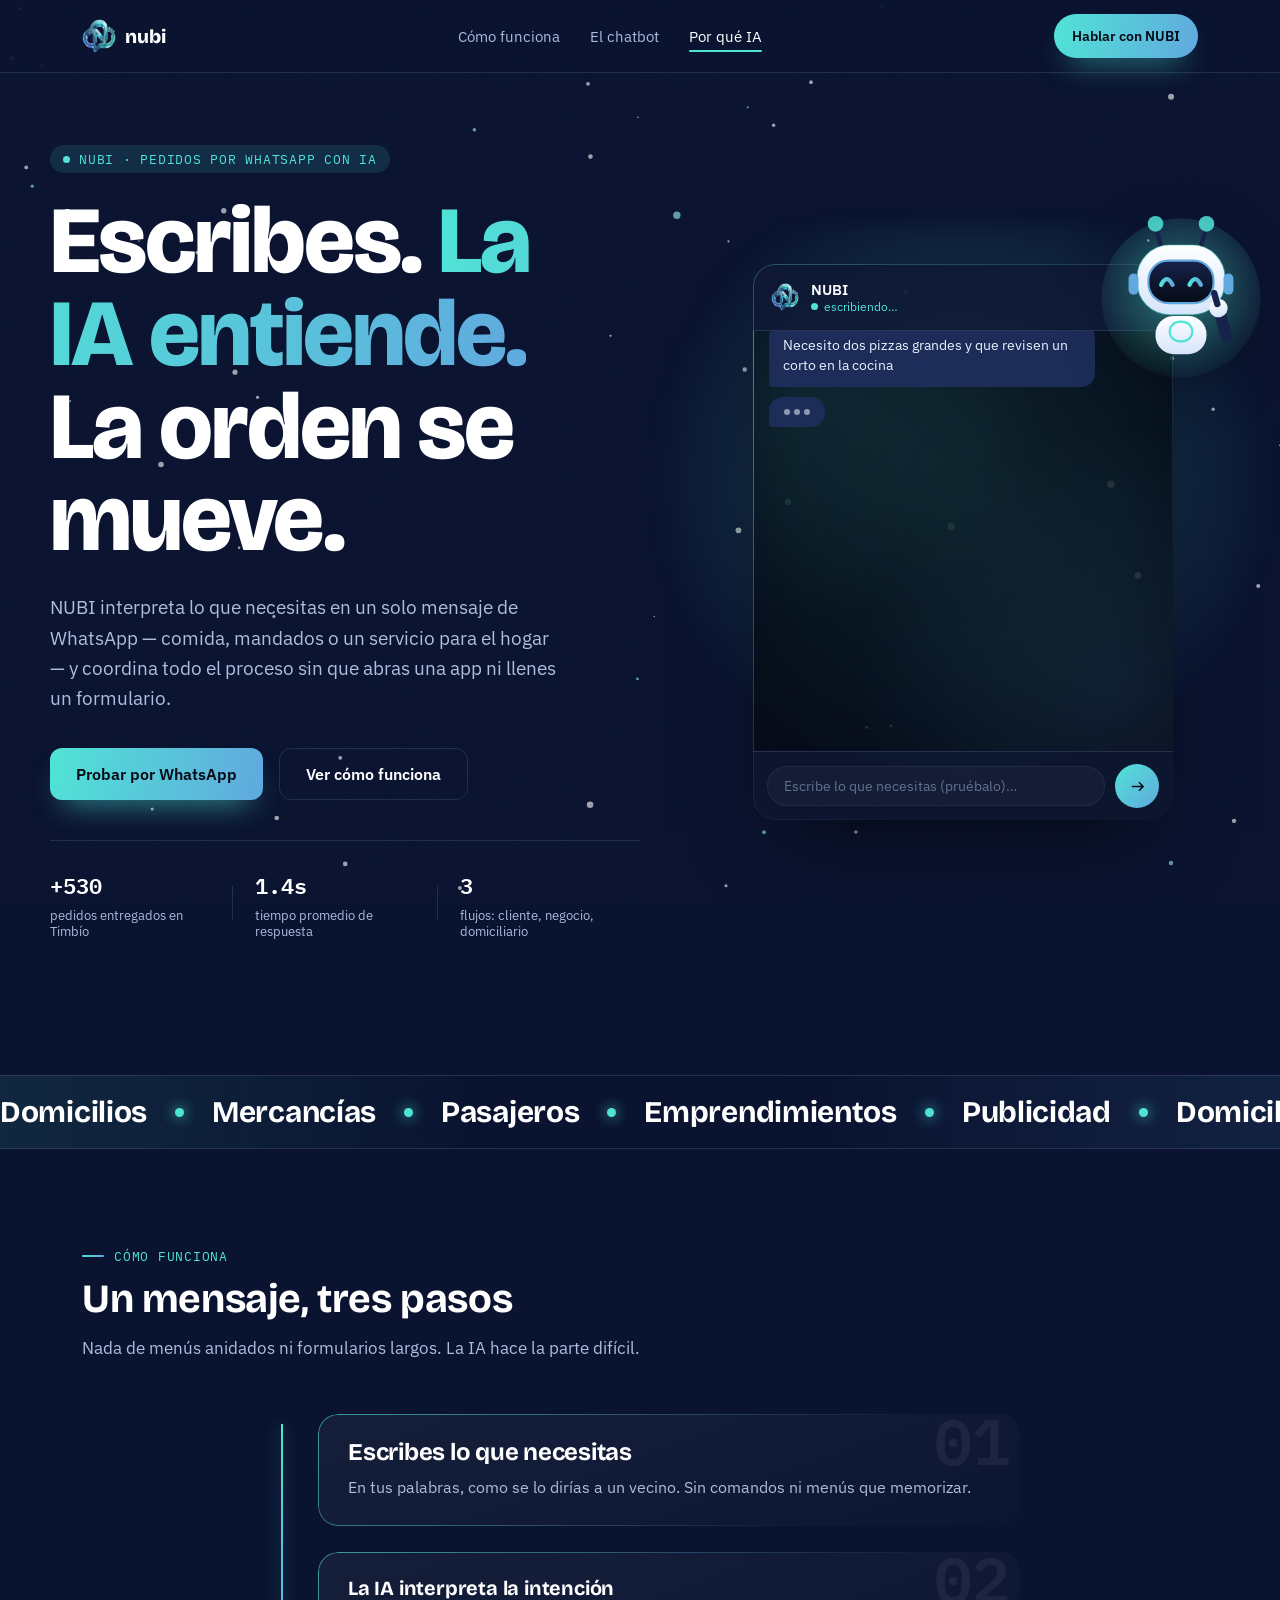
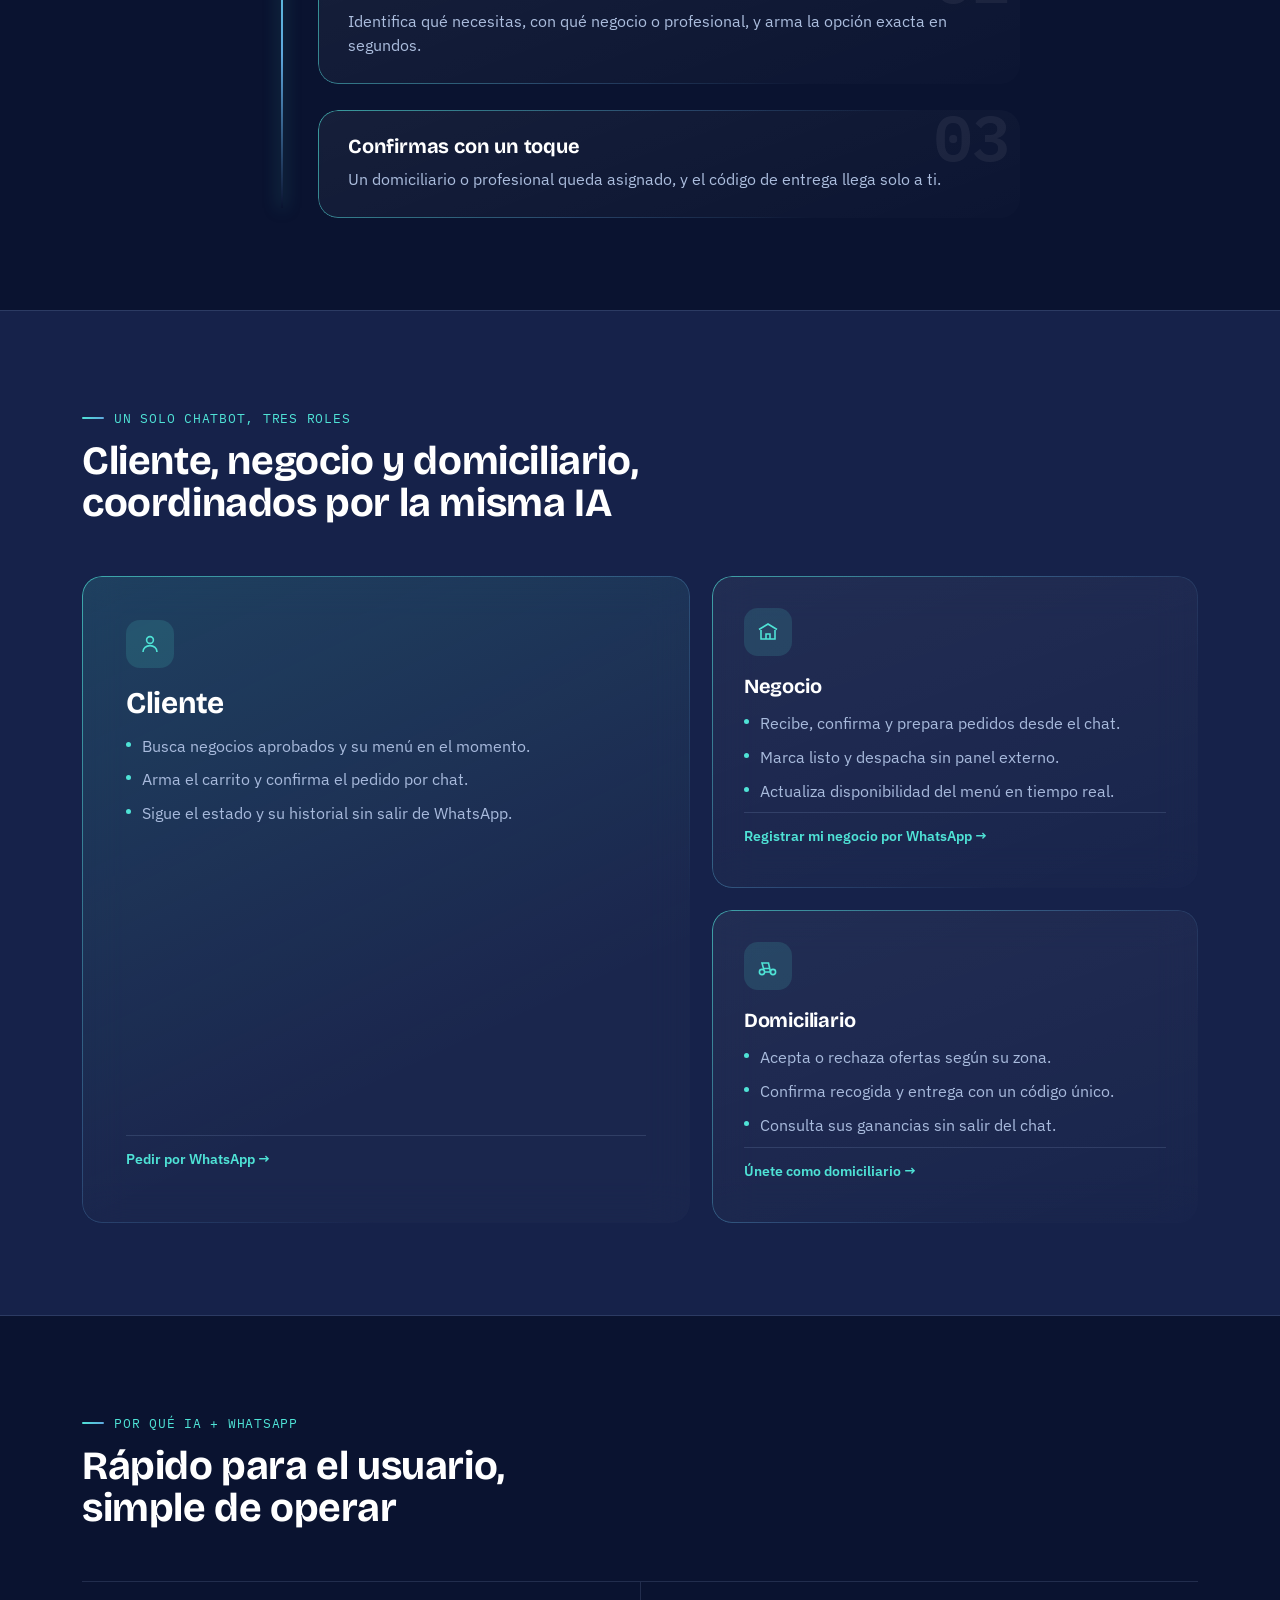
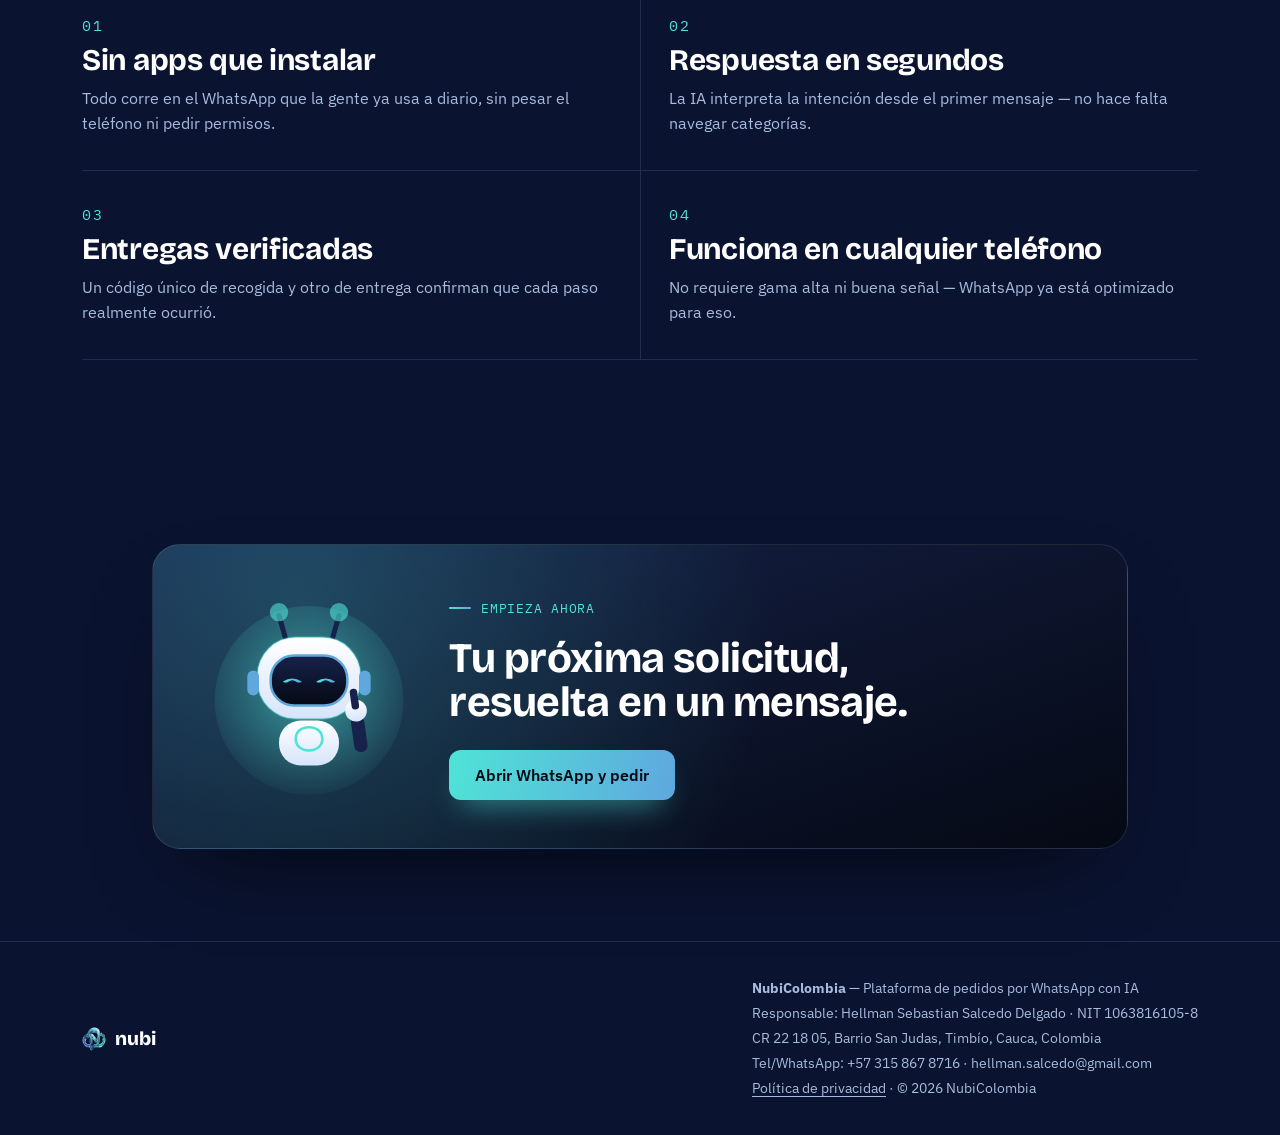
==== index.html @ 05ab7d09 "Accesibilidad, uso en celular y rendimiento de la landing - Áreas táctiles de 44 px en botones, opci" ====
<!doctype html>
<html lang="es">
<head>
  <meta charset="UTF-8" />
  <meta name="color-scheme" content="dark" />
  <script>document.documentElement.classList.add("js");</script>
  <meta name="viewport" content="width=device-width, initial-scale=1.0" />
  <title>NubiColombia – NUBI, pedidos por WhatsApp con IA</title>
  <meta name="facebook-domain-verification" content="o4zn77hr3qa62nlp1tp60ya1061qpl" />
  <meta name="description" content="NubiColombia: NUBI interpreta lo que necesitas por WhatsApp y mueve la orden en segundos: comida, mandados y servicios del hogar, con IA y sin instalar nada." />

  <meta property="og:url" content="https://nubicolombia.com/" />
  <meta property="og:type" content="website" />
  <meta property="og:site_name" content="NubiColombia" />
  <meta property="og:title" content="NUBI — Chatbot con IA por WhatsApp" />
  <meta property="og:description" content="Escribes, la IA entiende, la orden se mueve. Comida, mandados y servicios del hogar por WhatsApp, sin instalar nada." />
  <!-- OG/Twitter exigen URL absoluta para la imagen — los crawlers no
       resuelven rutas relativas a la página. -->
  <meta property="og:image" content="https://nubicolombia.com/assets/og-cover.jpg" />
  <meta property="og:image:width" content="1200" />
  <meta property="og:image:height" content="630" />
  <meta property="og:locale" content="es_CO" />
  <meta name="twitter:card" content="summary_large_image" />
  <meta name="twitter:title" content="NUBI — Chatbot con IA por WhatsApp" />
  <meta name="twitter:description" content="Escribes, la IA entiende, la orden se mueve. Sin instalar nada." />
  <meta name="twitter:image" content="https://nubicolombia.com/assets/og-cover.jpg" />

  <meta name="theme-color" content="#0A1330" />
  <link rel="icon" href="assets/favicon-32.png" sizes="32x32" type="image/png" />
  <link rel="apple-touch-icon" href="assets/apple-touch-icon.png" />

  <link rel="preconnect" href="https://fonts.googleapis.com" />
  <link rel="preconnect" href="https://fonts.gstatic.com" crossorigin />
  <link href="https://fonts.googleapis.com/css2?family=Bricolage+Grotesque:opsz,wght@12..96,500..800&family=IBM+Plex+Sans:wght@400;600&family=IBM+Plex+Mono:wght@400;500;600&display=swap" rel="stylesheet" />
  <link rel="stylesheet" href="styles.css" />
</head>
<body>
  <a class="skip-link" href="#top">Saltar al contenido</a>

  <div class="starfield" aria-hidden="true">
    <svg viewBox="0 0 100 100" preserveAspectRatio="xMidYMid slice"></svg>
    <div class="shooting-stars"></div>
  </div>
  <div class="grain" aria-hidden="true"></div>

  <nav>
    <div class="nav-inner">
      <a class="logo" href="#top">
        <img src="assets/logo-nubi-96.png" alt="NUBI" width="34" height="34" />
        <span>nubi</span>
      </a>
      <div class="nav-links">
        <a href="#como-funciona">Cómo funciona</a>
        <a href="#roles">El chatbot</a>
        <a href="#por-que">Por qué IA</a>
      </div>
      <a class="btn btn-primary btn-small" data-wa-text="Hola, quiero saber más sobre NUBI" href="#" target="_blank" rel="noopener">Hablar con NUBI</a>
    </div>
  </nav>

  <main id="top">

    <header class="hero">
      <div class="hero-inner">
        <div class="hero-copy reveal">
          <span class="eyebrow">
            <span class="dot-live" aria-hidden="true"></span>
            NUBI · Pedidos por WhatsApp con IA
          </span>
          <h1>Escribes. <em>La IA entiende.</em><br>La orden se mueve.</h1>
          <p class="hero-sub">
            NUBI interpreta lo que necesitas en un solo mensaje de WhatsApp
            — comida, mandados o un servicio para el hogar — y coordina
            todo el proceso sin que abras una app ni llenes un formulario.
          </p>
          <div class="hero-ctas">
            <a class="btn btn-primary" data-wa-text="Hola, quiero probar NUBI" href="#" target="_blank" rel="noopener">Probar por WhatsApp</a>
            <a class="btn btn-outline" href="#como-funciona">Ver cómo funciona</a>
          </div>
          <div class="hero-stats">
            <div class="stat">
              <span class="stat-value mono">+530</span>
              <span class="stat-label">pedidos entregados en Timbío</span>
            </div>
            <div class="stat-divider" aria-hidden="true"></div>
            <div class="stat">
              <span class="stat-value mono" data-latency-counter>0.0s</span>
              <span class="stat-label">tiempo promedio de respuesta</span>
            </div>
            <div class="stat-divider" aria-hidden="true"></div>
            <div class="stat">
              <span class="stat-value mono">3</span>
              <span class="stat-label">flujos: cliente, negocio, domiciliario</span>
            </div>
          </div>
        </div>

        <div class="hero-panel reveal">
          <div class="panel-glow" aria-hidden="true"></div>
          <img class="hero-mascot" src="assets/nubi-bot.svg" alt="" width="220" height="220" aria-hidden="true" />
          <div class="chatcard glass-border">
            <div class="chatcard-head">
              <img src="assets/logo-nubi-96.png" alt="" width="28" height="28" />
              <div>
                <div class="chatcard-name">NUBI</div>
                <div class="chatcard-status"><span class="dot-live" aria-hidden="true"></span>en línea</div>
              </div>
            </div>
            <div class="chatcard-body" data-chat-log role="log" aria-live="polite" aria-label="Ejemplo de conversación con NUBI">
              <div class="msg bubble in" data-msg>Necesito dos pizzas grandes y que revisen un corto en la cocina</div>
              <div class="msg bubble typing" data-msg data-typing aria-hidden="true"><span></span><span></span><span></span></div>
              <div class="msg bubble out" data-msg>
                Encontré esto cerca de ti:<br />
                Pizzería Roma — $52.000<br />
                Electricista Ana — calificación 4.9
                <span class="latency-tag mono">procesado en 1.3s</span>
              </div>
              <div class="msg option-row" data-msg>
                <button class="option" type="button">Confirmar pizza</button>
                <button class="option" type="button">Confirmar electricista</button>
              </div>
              <div class="msg bubble in" data-msg>Confirmo las dos</div>
              <div class="msg bubble typing" data-msg data-typing aria-hidden="true"><span></span><span></span><span></span></div>
              <div class="msg bubble out" data-msg>
                Domiciliario asignado. Código de entrega enviado al cliente.
                <span class="ticks" data-ticks aria-hidden="true">
                  <svg viewBox="0 0 18 12" class="tick tick-1"><path d="M1 6l4 4L13 2" /></svg>
                  <svg viewBox="0 0 18 12" class="tick tick-2"><path d="M5 6l4 4L17 2" /></svg>
                </span>
              </div>
            </div>
            <form class="chat-input-row" data-chat-form>
              <input
                type="text"
                class="chat-input"
                data-chat-input
                placeholder="Escribe lo que necesitas (pruébalo)…"
                autocomplete="off"
                disabled
              />
              <button type="submit" class="chat-send" aria-label="Enviar">
                <svg viewBox="0 0 24 24" fill="none" stroke="currentColor" stroke-width="2"><path d="M4 12h16M14 6l6 6-6 6" /></svg>
              </button>
            </form>
          </div>
        </div>
      </div>
    </header>

    <div class="marquee" aria-label="Servicios de NUBI">
      <div class="marquee-track">
        <span>Domicilios</span><i></i><span>Mercancías</span><i></i><span>Pasajeros</span><i></i><span>Emprendimientos</span><i></i><span>Publicidad</span><i></i>
        <span class="marquee-dup" aria-hidden="true"><span>Domicilios</span><i></i><span>Mercancías</span><i></i><span>Pasajeros</span><i></i><span>Emprendimientos</span><i></i><span>Publicidad</span><i></i></span>
      </div>
    </div>

    <section id="como-funciona" class="section reveal">
      <div class="wrap">
        <div class="section-head">
          <span class="kicker">Cómo funciona</span>
          <h2>Un mensaje, tres pasos</h2>
          <p>Nada de menús anidados ni formularios largos. La IA hace la parte difícil.</p>
        </div>

        <div class="steps">
          <div class="step step-lead glass-border">
            <span class="step-num-ghost mono" aria-hidden="true">01</span>
            <span class="step-icon">
              <svg viewBox="0 0 24 24" fill="none" stroke="currentColor" stroke-width="1.6"><path d="M4 5h16a1 1 0 0 1 1 1v10a1 1 0 0 1-1 1H9l-5 4V6a1 1 0 0 1 1-1Z" /><path d="M8 10h8M8 13h5" /></svg>
            </span>
            <h3>Escribes lo que necesitas</h3>
            <p>En tus palabras, como se lo dirías a un vecino. Sin comandos ni menús que memorizar.</p>
          </div>

          <div class="step glass-border">
            <span class="step-num-ghost mono" aria-hidden="true">02</span>
            <span class="step-icon">
              <svg viewBox="0 0 24 24" fill="none" stroke="currentColor" stroke-width="1.6"><path d="M12 3v3M12 18v3M3 12h3M18 12h3" /><circle cx="12" cy="12" r="5.5" /></svg>
            </span>
            <h3>La IA interpreta la intención</h3>
            <p>Identifica qué necesitas, con qué negocio o profesional, y arma la opción exacta en segundos.</p>
          </div>

          <div class="step glass-border">
            <span class="step-num-ghost mono" aria-hidden="true">03</span>
            <span class="step-icon">
              <svg viewBox="0 0 24 24" fill="none" stroke="currentColor" stroke-width="1.6"><path d="M5 13l4 4L19 7" /></svg>
            </span>
            <h3>Confirmas con un toque</h3>
            <p>Un domiciliario o profesional queda asignado, y el código de entrega llega solo a ti.</p>
          </div>
        </div>
      </div>
    </section>

    <section id="roles" class="section section-panel reveal">
      <div class="wrap">
        <div class="section-head">
          <span class="kicker">Un solo chatbot, tres roles</span>
          <h2>Cliente, negocio y domiciliario, coordinados por la misma IA</h2>
        </div>

        <div class="roles">
          <article class="role-card glass-border">
            <span class="role-icon">
              <svg viewBox="0 0 24 24" fill="none" stroke="currentColor" stroke-width="1.6"><circle cx="12" cy="8" r="3.4" /><path d="M5 20c0-3.6 3.1-6.4 7-6.4s7 2.8 7 6.4" /></svg>
            </span>
            <h3>Cliente</h3>
            <ul>
              <li>Busca negocios aprobados y su menú en el momento.</li>
              <li>Arma el carrito y confirma el pedido por chat.</li>
              <li>Sigue el estado y su historial sin salir de WhatsApp.</li>
            </ul>
            <a class="role-cta" data-wa-text="Hola, quiero pedir algo" href="#" target="_blank" rel="noopener">Pedir por WhatsApp →</a>
          </article>

          <article class="role-card glass-border">
            <span class="role-icon">
              <svg viewBox="0 0 24 24" fill="none" stroke="currentColor" stroke-width="1.6"><path d="M3 9.5 12 4l9 5.5" /><path d="M5 10v9h14v-9" /><path d="M10 19v-5h4v5" /></svg>
            </span>
            <h3>Negocio</h3>
            <ul>
              <li>Recibe, confirma y prepara pedidos desde el chat.</li>
              <li>Marca listo y despacha sin panel externo.</li>
              <li>Actualiza disponibilidad del menú en tiempo real.</li>
            </ul>
            <a class="role-cta" data-wa-text="Hola, quiero registrar mi negocio en NUBI" href="#" target="_blank" rel="noopener">Registrar mi negocio por WhatsApp →</a>
          </article>

          <article class="role-card glass-border">
            <span class="role-icon">
              <svg viewBox="0 0 24 24" fill="none" stroke="currentColor" stroke-width="1.6"><circle cx="6" cy="18" r="2.6" /><circle cx="17" cy="18" r="2.6" /><path d="M8.5 18h6l-2-9H6l1.5 5.5H14" /></svg>
            </span>
            <h3>Domiciliario</h3>
            <ul>
              <li>Acepta o rechaza ofertas según su zona.</li>
              <li>Confirma recogida y entrega con un código único.</li>
              <li>Consulta sus ganancias sin salir del chat.</li>
            </ul>
            <a class="role-cta" data-wa-text="Hola, quiero ser domiciliario en NUBI" href="#" target="_blank" rel="noopener">Únete como domiciliario →</a>
          </article>
        </div>
      </div>
    </section>

    <section id="por-que" class="section reveal">
      <div class="wrap">
        <div class="section-head">
          <span class="kicker">Por qué IA + WhatsApp</span>
          <h2>Rápido para el usuario, simple de operar</h2>
        </div>

        <div class="why-grid">
          <div class="why-item">
            <span class="why-num mono">01</span>
            <h3>Sin apps que instalar</h3>
            <p>Todo corre en el WhatsApp que la gente ya usa a diario, sin pesar el teléfono ni pedir permisos.</p>
          </div>
          <div class="why-item">
            <span class="why-num mono">02</span>
            <h3>Respuesta en segundos</h3>
            <p>La IA interpreta la intención desde el primer mensaje — no hace falta navegar categorías.</p>
          </div>
          <div class="why-item">
            <span class="why-num mono">03</span>
            <h3>Entregas verificadas</h3>
            <p>Un código único de recogida y otro de entrega confirman que cada paso realmente ocurrió.</p>
          </div>
          <div class="why-item">
            <span class="why-num mono">04</span>
            <h3>Funciona en cualquier teléfono</h3>
            <p>No requiere gama alta ni buena señal — WhatsApp ya está optimizado para eso.</p>
          </div>
        </div>
      </div>
    </section>

    <section class="section final-cta reveal">
      <div class="wrap">
        <div class="cta-panel">
          <img class="final-cta-mascot" src="assets/nubi-bot.svg" alt="" width="200" height="200" loading="lazy" />
          <div class="cta-copy">
            <span class="kicker">Empieza ahora</span>
            <h2>Tu próxima solicitud, resuelta en un mensaje.</h2>
            <a class="btn btn-primary" data-wa-text="Hola, quiero probar NUBI" href="#" target="_blank" rel="noopener">Abrir WhatsApp y pedir</a>
          </div>
        </div>
      </div>
    </section>

  </main>

  <footer>
    <div class="wrap footer-inner">
      <a class="logo" href="#top">
        <img src="assets/logo-nubi-96.png" alt="NUBI" width="24" height="24" />
        <span>nubi</span>
      </a>
      <div class="footer-legal">
        <p class="footer-note"><strong>NubiColombia</strong> — Plataforma de pedidos por WhatsApp con IA</p>
        <p class="footer-note">Responsable: Hellman Sebastian Salcedo Delgado · NIT 1063816105-8</p>
        <p class="footer-note">CR 22 18 05, Barrio San Judas, Timbío, Cauca, Colombia</p>
        <p class="footer-note">Tel/WhatsApp: +57 315 867 8716 · <span data-contact-email>hellman.salcedo@gmail.com</span></p>
        <p class="footer-note"><a href="/privacidad">Política de privacidad</a> · © 2026 NubiColombia</p>
      </div>
    </div>
  </footer>

  <script src="script.js"></script>
</body>
</html>
---- styles.css ----
/* =========================================================================
   NUBI — website
   Paleta tomada directo del logo real (no inventada): noche + cian.
   Tipografía: Bricolage Grotesque (display), IBM Plex Sans (cuerpo),
   IBM Plex Mono (números/etiquetas — refuerza el eje "IA / velocidad").
   ========================================================================= */

:root {
  --night: #0A1330;
  --night-deep: #050914;
  --night-soft: #16224A;
  --cyan: #4FE3D6;
  --cyan-bright: #9BF6EC;
  --sky: #5FA8DE;
  --paper: #FFFFFF;
  --ink-soft: #A9BBDD;
  --line: rgba(159, 186, 230, 0.16);
}

* { box-sizing: border-box; }
html { scroll-behavior: smooth; }

body {
  margin: 0;
  background: var(--night);
  color: var(--paper);
  font-family: 'IBM Plex Sans', system-ui, sans-serif;
  -webkit-font-smoothing: antialiased;
  position: relative;
  overflow-x: hidden;
}

h1, h2, h3 {
  font-family: 'Bricolage Grotesque', system-ui, sans-serif;
  font-weight: 700;
  line-height: 1.05;
  letter-spacing: -0.01em;
  text-wrap: balance;
  margin: 0;
  color: var(--paper);
}

p { margin: 0; }
a { color: inherit; }
img, svg { display: block; max-width: 100%; }
ul { margin: 0; padding: 0; list-style: none; }
button { font: inherit; color: inherit; cursor: pointer; }

.mono { font-family: 'IBM Plex Mono', monospace; }
.wrap { max-width: 1180px; margin: 0 auto; padding: 0 32px; }

/* ---------- estrellas de fondo (fijas, sutiles) ---------- */
.starfield { position: fixed; inset: 0; z-index: 0; pointer-events: none; opacity: .6; }
.starfield svg { width: 100%; height: 100%; }
.star { animation: twinkle 4.5s ease-in-out infinite; }
@keyframes twinkle { 0%, 100% { opacity: .2; } 50% { opacity: .85; } }

/* Estrellas fugaces: cruzan la pantalla en diagonal, aparecen y se
   desvanecen en puntos distintos (lado y momento aleatorios por estrella). */
.shooting-stars { position: absolute; inset: 0; overflow: hidden; }
.shooting-star {
  position: absolute;
  top: var(--sy, 20%);
  left: -6%;
  width: 110px;
  height: 2px;
  background: linear-gradient(90deg, transparent, #fff 65%, var(--cyan-bright));
  border-radius: 999px;
  opacity: 0;
  filter: drop-shadow(0 0 4px rgba(255,255,255,.7));
  transform: rotate(var(--sr, 16deg));
  animation-name: shootAcross;
  animation-timing-function: ease-in;
  animation-iteration-count: infinite;
}
.shooting-star.reverse {
  left: auto;
  right: -6%;
  background: linear-gradient(270deg, transparent, #fff 65%, var(--cyan-bright));
  animation-name: shootAcrossReverse;
}
@keyframes shootAcross {
  0% { transform: translate(0, 0) rotate(var(--sr, 16deg)); opacity: 0; }
  4% { opacity: 1; }
  14% { opacity: 1; }
  26% { opacity: 0; }
  100% { transform: translate(128vw, var(--sdy, 34vh)) rotate(var(--sr, 16deg)); opacity: 0; }
}
@keyframes shootAcrossReverse {
  0% { transform: translate(0, 0) rotate(calc(var(--sr, 16deg) + 180deg)); opacity: 0; }
  4% { opacity: 1; }
  14% { opacity: 1; }
  26% { opacity: 0; }
  100% { transform: translate(-128vw, var(--sdy, 34vh)) rotate(calc(var(--sr, 16deg) + 180deg)); opacity: 0; }
}
@media (prefers-reduced-motion: reduce) {
  .shooting-star { display: none; }
}

/* ---------- grano (textura) ---------- */
/* Ruido sutil sobre todo el sitio vía SVG feTurbulence — evita que el fondo
   oscuro se vea "plano" a pantalla completa. Puramente decorativo (z-index
   por encima de todo, pointer-events:none) y muy barato en rendimiento. */
.grain {
  position: fixed;
  inset: 0;
  z-index: 30;
  pointer-events: none;
  opacity: .05;
  mix-blend-mode: overlay;
  background-image: url("data:image/svg+xml;utf8,<svg xmlns='http://www.w3.org/2000/svg'><filter id='n'><feTurbulence type='fractalNoise' baseFrequency='0.85' numOctaves='2' stitchTiles='stitch'/></filter><rect width='100%25' height='100%25' filter='url(%23n)'/></svg>");
  background-size: 180px 180px;
}

main, nav, footer { position: relative; z-index: 1; }

/* ---------- vidrio (glassmorphism) ---------- */
/* El logo real es un objeto de vidrio 3D con brillo — este es el mismo
   lenguaje aplicado a los componentes de UI: fondo translúcido + blur +
   borde con degradado cian→cielo en vez de una línea plana. */
.glass {
  background: linear-gradient(160deg, rgba(255,255,255,.055), rgba(255,255,255,.012));
  backdrop-filter: blur(20px);
  -webkit-backdrop-filter: blur(20px);
}
.glass-border {
  position: relative;
  isolation: isolate;
}
.glass-border::before {
  content: '';
  position: absolute;
  inset: 0;
  border-radius: inherit;
  padding: 1px;
  background: linear-gradient(135deg, color-mix(in srgb, var(--cyan) 65%, transparent), color-mix(in srgb, var(--sky) 30%, transparent) 45%, transparent 75%);
  -webkit-mask: linear-gradient(#fff 0 0) content-box, linear-gradient(#fff 0 0);
  -webkit-mask-composite: xor;
  mask-composite: exclude;
  pointer-events: none;
  z-index: 1;
}

/* ---------- estado en vivo (punto verde-cian) ---------- */
.dot-live {
  display: inline-block;
  width: 7px; height: 7px;
  border-radius: 50%;
  background: var(--cyan);
  box-shadow: 0 0 0 0 color-mix(in srgb, var(--cyan) 55%, transparent);
  animation: livePulse 2s ease-out infinite;
}
@keyframes livePulse {
  0% { box-shadow: 0 0 0 0 color-mix(in srgb, var(--cyan) 55%, transparent); }
  70% { box-shadow: 0 0 0 7px transparent; }
  100% { box-shadow: 0 0 0 0 transparent; }
}

/* ---------- nav ---------- */
nav {
  position: sticky;
  top: 0;
  z-index: 20;
  background: color-mix(in srgb, var(--night) 78%, transparent);
  backdrop-filter: blur(14px);
  border-bottom: 1px solid var(--line);
}
.nav-inner {
  display: flex;
  align-items: center;
  justify-content: space-between;
  gap: 24px;
  padding: 14px 32px;
  max-width: 1180px;
  margin: 0 auto;
}
.logo {
  display: flex;
  align-items: center;
  gap: 9px;
  font-family: 'Bricolage Grotesque', sans-serif;
  font-weight: 800;
  font-size: 19px;
  text-decoration: none;
  color: var(--paper);
}
.nav-links { display: flex; gap: 30px; font-size: 14.5px; color: var(--ink-soft); }
.nav-links a { text-decoration: none; transition: color .15s; }
.nav-links a:hover, .nav-links a:focus-visible { color: var(--paper); }
@media (max-width: 760px) { .nav-links { display: none; } }

/* ---------- botones ---------- */
.btn {
  display: inline-flex;
  align-items: center;
  gap: 10px;
  padding: 15px 26px;
  border-radius: 12px;
  font-size: 15.5px;
  font-weight: 600;
  text-decoration: none;
  transition: transform .15s, box-shadow .15s, border-color .2s, background .2s;
}
.btn-small { padding: 0 18px; min-height: 44px; font-size: 14px; border-radius: 100px; }
.btn-primary {
  background: linear-gradient(100deg, var(--cyan) 0%, var(--sky) 100%);
  color: var(--night-deep);
  box-shadow: 0 16px 30px -14px color-mix(in srgb, var(--cyan) 65%, transparent);
}
.btn-primary:hover { transform: translateY(-2px); box-shadow: 0 20px 36px -12px color-mix(in srgb, var(--cyan) 72%, transparent); }
.btn-outline {
  background: transparent;
  border: 1.5px solid var(--line);
  color: var(--paper);
}
.btn-outline:hover { border-color: color-mix(in srgb, var(--cyan) 50%, var(--line)); background: color-mix(in srgb, var(--cyan) 8%, transparent); }

/* ---------- hero ---------- */
.hero { padding: 72px 32px 96px; }
.hero-inner {
  max-width: 1180px;
  margin: 0 auto;
  display: grid;
  grid-template-columns: 1.05fr 0.95fr;
  gap: 56px;
  align-items: center;
}
.eyebrow {
  display: inline-flex;
  align-items: center;
  gap: 9px;
  font-family: 'IBM Plex Mono', monospace;
  font-size: 12.5px;
  letter-spacing: 0.06em;
  text-transform: uppercase;
  color: var(--cyan);
  background: color-mix(in srgb, var(--cyan) 12%, transparent);
  padding: 6px 13px;
  border-radius: 100px;
  margin-bottom: 22px;
}
.hero h1 {
  font-size: clamp(44px, 6.4vw, 92px);
  font-weight: 800;
  letter-spacing: -0.02em;
  margin-bottom: 26px;
}
.hero h1 em {
  font-style: normal;
  background: linear-gradient(100deg, var(--cyan) 0%, var(--sky) 100%);
  -webkit-background-clip: text;
  background-clip: text;
  color: transparent;
}
.hero-sub { font-size: 18px; line-height: 1.6; color: var(--ink-soft); max-width: 46ch; margin-bottom: 34px; }
.hero-ctas { display: flex; gap: 16px; flex-wrap: wrap; margin-bottom: 40px; }

.hero-stats { display: flex; align-items: center; gap: 22px; padding-top: 26px; border-top: 1px solid var(--line); }
.stat { display: flex; flex-direction: column; gap: 4px; }
.stat-value { font-size: 22px; font-weight: 600; color: var(--paper); }
.stat-label { font-size: 12.5px; color: var(--ink-soft); max-width: 20ch; line-height: 1.3; }
.stat-divider { width: 1px; height: 34px; background: var(--line); }

/* ---------- panel de chat (hero) ---------- */
.hero-panel { position: relative; perspective: 1000px; }
.chatcard { transition: transform .3s ease-out; transform-style: preserve-3d; }
.panel-glow {
  position: absolute;
  inset: -40px;
  background: radial-gradient(circle at 50% 40%, color-mix(in srgb, var(--cyan) 28%, transparent), transparent 65%);
  filter: blur(10px);
  z-index: -1;
  animation: breathe 5s ease-in-out infinite;
}
@keyframes breathe {
  0%, 100% { opacity: .7; transform: scale(1); }
  50% { opacity: 1; transform: scale(1.04); }
}
.chatcard {
  background: color-mix(in srgb, var(--night-deep) 78%, transparent);
  backdrop-filter: blur(24px);
  -webkit-backdrop-filter: blur(24px);
  border-radius: 22px;
  overflow: hidden;
  box-shadow: 0 40px 80px -30px rgba(0,0,0,.6), 0 1px 0 rgba(255,255,255,.06) inset;
  max-width: 420px;
  margin: 0 auto;
}
.chatcard-head {
  display: flex;
  align-items: center;
  gap: 12px;
  padding: 16px 18px;
  background: color-mix(in srgb, var(--night-soft) 55%, transparent);
  border-bottom: 1px solid var(--line);
  position: relative;
  z-index: 2;
}
.chatcard-head img { border-radius: 50%; }
.chatcard-name { font-size: 15px; font-weight: 600; }
.chatcard-status { display: flex; align-items: center; gap: 6px; font-size: 12px; color: var(--cyan); }
.chatcard-body {
  padding: 18px 16px;
  display: flex;
  flex-direction: column;
  gap: 10px;
  background:
    radial-gradient(circle at 15% 15%, rgba(79,227,214,.08) 0, transparent 45%),
    radial-gradient(circle at 85% 85%, rgba(95,168,222,.10) 0, transparent 50%);
  min-height: 320px;
  max-height: 420px;
  overflow-y: auto;
  position: relative;
  z-index: 2;
  scrollbar-width: thin;
  scrollbar-color: var(--line) transparent;
}

/* ---------- input del chat (demo real) ---------- */
.chat-input-row {
  display: flex;
  align-items: center;
  gap: 10px;
  padding: 12px 14px;
  border-top: 1px solid var(--line);
  background: color-mix(in srgb, var(--night-soft) 45%, transparent);
  position: relative;
  z-index: 2;
}
.chat-input {
  flex: 1;
  background: color-mix(in srgb, var(--paper) 6%, transparent);
  border: 1px solid var(--line);
  border-radius: 100px;
  padding: 10px 16px;
  font: inherit;
  font-size: 13.5px;
  color: var(--paper);
}
.chat-input::placeholder { color: var(--ink-soft); }
.chat-input:disabled { opacity: .55; }
.chat-input:focus { outline: none; border-color: color-mix(in srgb, var(--cyan) 55%, var(--line)); }
.chat-send {
  display: flex;
  align-items: center;
  justify-content: center;
  width: 44px; height: 44px;
  flex-shrink: 0;
  border-radius: 50%;
  border: none;
  background: linear-gradient(135deg, var(--cyan), var(--sky));
  color: var(--night-deep);
  transition: transform .15s;
}
.chat-send:hover { transform: scale(1.06); }
.chat-send svg { width: 17px; height: 17px; }
.chat-send:disabled { opacity: .5; cursor: default; transform: none; }
.bubble {
  max-width: 84%;
  padding: 11px 14px;
  border-radius: 14px;
  font-size: 14px;
  line-height: 1.45;
  position: relative;
}
.bubble.in { background: #1C2B57; color: #EAF1FF; align-self: flex-start; border-bottom-left-radius: 4px; }
.bubble.out { background: color-mix(in srgb, var(--cyan) 18%, var(--night-soft)); color: #EAFFFC; align-self: flex-end; border-bottom-right-radius: 4px; }
.latency-tag {
  display: inline-block;
  margin-top: 9px;
  font-size: 12px;
  letter-spacing: .02em;
  color: var(--cyan);
  border: 1px solid color-mix(in srgb, var(--cyan) 40%, transparent);
  padding: 3px 9px;
  border-radius: 100px;
}

/* Doble check estilo WhatsApp: un solo trazo (enviado) -> dos trazos
   grises (entregado) -> dos trazos en color (leído). Controlado por
   [data-state] desde script.js. */
.ticks { display: inline-flex; position: relative; width: 20px; height: 11px; margin-left: 8px; vertical-align: middle; }
.tick { position: absolute; top: 0; width: 15px; height: 11px; fill: none; stroke: var(--ink-soft); stroke-width: 1.6; stroke-linecap: round; stroke-linejoin: round; transition: stroke .3s ease, opacity .2s ease; }
.tick-1 { left: 0; opacity: 0; }
.tick-2 { left: 5px; opacity: 1; }
.ticks[data-state="delivered"] .tick-1,
.ticks[data-state="read"] .tick-1 { opacity: 1; }
.ticks[data-state="read"] .tick-1,
.ticks[data-state="read"] .tick-2 { stroke: var(--cyan-bright); }

/* ---------- secuencia de mensajes tipo WhatsApp ---------- */
.js .msg {
  opacity: 0;
  transform: translateY(10px);
  transition: opacity .35s ease, transform .35s ease;
}
.msg.show { opacity: 1; transform: translateY(0); }

.option-row { display: flex; flex-wrap: wrap; gap: 8px; align-self: flex-end; max-width: 84%; justify-content: flex-end; }
.option {
  min-height: 44px;
  display: inline-flex;
  align-items: center;
  background: transparent;
  border: 1.5px solid var(--cyan);
  color: var(--cyan);
  font-size: 12.5px;
  font-weight: 600;
  padding: 7px 13px;
  border-radius: 100px;
}

.bubble.typing { display: inline-flex; align-items: center; gap: 4px; padding: 12px 15px; align-self: flex-start; background: #1C2B57; border-bottom-left-radius: 4px; }
.bubble.typing span { width: 6px; height: 6px; border-radius: 50%; background: rgba(234,241,255,.55); animation: typingDot 1.1s ease-in-out infinite; }
.bubble.typing span:nth-child(2) { animation-delay: .15s; }
.bubble.typing span:nth-child(3) { animation-delay: .3s; }
@keyframes typingDot { 0%, 60%, 100% { transform: translateY(0); opacity: .5; } 30% { transform: translateY(-3px); opacity: 1; } }

/* ---------- banner separador ---------- */
.banner-strip { padding: 0 32px; }
.banner-strip .wrap { padding: 0; max-width: 1180px; }
.banner-strip img {
  width: 100%;
  height: auto;
  border-radius: 20px;
  box-shadow: 0 30px 70px -30px rgba(0,0,0,.6), 0 0 0 1px var(--line);
}

/* ---------- secciones genéricas ---------- */
.section { padding: 92px 32px; }
.section-panel { background: var(--night-soft); border-top: 1px solid var(--line); border-bottom: 1px solid var(--line); }
.kicker {
  display: block;
  font-family: 'IBM Plex Mono', monospace;
  font-size: 12.5px;
  letter-spacing: 0.06em;
  text-transform: uppercase;
  color: var(--cyan);
  margin-bottom: 14px;
}
.section-head { max-width: 620px; margin-bottom: 52px; }
.section-head h2 { font-size: clamp(28px, 3.2vw, 40px); }
.section-head p { margin-top: 15px; font-size: 16.5px; line-height: 1.6; color: var(--ink-soft); }

/* ---------- cómo funciona ---------- */
/* Grilla rota a propósito: el paso 1 es más ancho y protagónico, 2 y 3 caen
   en escalera (offset vertical creciente) en vez de 3 columnas idénticas
   alineadas — la simetría perfecta es lo que hace que una sección se sienta
   "de plantilla". */
.steps {
  display: grid;
  grid-template-columns: 1.3fr 1fr 0.95fr;
  gap: 28px;
  align-items: start;
}
.step {
  position: relative;
  padding: 30px 26px;
  border-radius: 20px;
  overflow: hidden;
  background: linear-gradient(160deg, rgba(255,255,255,.05), rgba(255,255,255,.01));
  backdrop-filter: blur(16px);
  -webkit-backdrop-filter: blur(16px);
  transition: transform .25s ease, box-shadow .25s ease;
}
#como-funciona .step:hover {
  transform: translateY(-4px);
  box-shadow: 0 24px 50px -28px rgba(0,0,0,.5);
}
.step:hover .step-icon {
  transform: scale(1.08) translateY(-2px);
  background: color-mix(in srgb, var(--cyan) 22%, transparent);
  box-shadow: 0 0 24px -4px color-mix(in srgb, var(--cyan) 60%, transparent);
}
.step-lead { padding: 38px 32px; }
.step:nth-child(2) { margin-top: 52px; }
.step:nth-child(3) { margin-top: 100px; }
.step-num-ghost {
  position: absolute;
  top: -6px;
  right: 10px;
  font-size: 76px;
  font-weight: 600;
  color: var(--paper);
  opacity: .05;
  line-height: 1;
  pointer-events: none;
  z-index: 0;
}
.step-icon {
  position: relative;
  z-index: 1;
  display: inline-flex;
  align-items: center;
  justify-content: center;
  width: 52px; height: 52px;
  border-radius: 14px;
  background: color-mix(in srgb, var(--cyan) 10%, transparent);
  color: var(--cyan);
  margin-bottom: 18px;
  transition: transform .25s ease, box-shadow .25s ease, background .25s ease;
}
.step-lead .step-icon { width: 60px; height: 60px; }
.step-icon svg { width: 24px; height: 24px; }
.step h3 { position: relative; z-index: 1; font-size: 20px; margin-bottom: 10px; }
.step-lead h3 { font-size: 24px; }
.step p { position: relative; z-index: 1; font-size: 16px; line-height: 1.55; color: var(--ink-soft); }
@media (max-width: 820px) {
  .steps { grid-template-columns: 1fr; gap: 24px; }
  .step:nth-child(2), .step:nth-child(3) { margin-top: 0; }
}

/* ---------- roles ---------- */
.roles { display: grid; grid-template-columns: repeat(3, 1fr); gap: 24px; }
.role-card {
  display: flex;
  flex-direction: column;
  border-radius: 20px;
  padding: 32px;
  background: linear-gradient(160deg, rgba(255,255,255,.055), rgba(255,255,255,.012));
  backdrop-filter: blur(20px);
  -webkit-backdrop-filter: blur(20px);
  transition: transform .25s ease, box-shadow .25s ease;
}
#roles .role-card:hover { transform: translateY(-5px); box-shadow: 0 26px 54px -28px rgba(0,0,0,.55), 0 0 0 1px color-mix(in srgb, var(--cyan) 25%, transparent); }
.role-icon {
  display: inline-flex;
  align-items: center;
  justify-content: center;
  width: 48px; height: 48px;
  border-radius: 14px;
  background: color-mix(in srgb, var(--cyan) 14%, transparent);
  color: var(--cyan);
  margin-bottom: 20px;
  transition: transform .25s ease, box-shadow .25s ease, background .25s ease;
}
.role-card:hover .role-icon {
  transform: scale(1.08) translateY(-2px);
  background: color-mix(in srgb, var(--cyan) 24%, transparent);
  box-shadow: 0 0 24px -4px color-mix(in srgb, var(--cyan) 65%, transparent);
}
.role-icon svg { width: 24px; height: 24px; }
.role-card h3 { font-size: 20px; margin-bottom: 14px; }
.role-card li {
  position: relative;
  padding-left: 16px;
  font-size: 16px;
  line-height: 1.55;
  color: var(--ink-soft);
  margin-bottom: 9px;
}
.role-card li::before {
  content: '';
  position: absolute;
  left: 0; top: 8px;
  width: 5px; height: 5px;
  border-radius: 50%;
  background: var(--cyan);
}
.role-cta {
  display: block;
  margin-top: auto;
  padding-top: 14px;
  min-height: 44px;
  border-top: 1px solid var(--line);
  font-size: 14px;
  font-weight: 600;
  color: var(--cyan);
  text-decoration: none;
  transition: color .15s;
}
.role-cta:hover, .role-cta:focus-visible { color: var(--cyan-bright); }
@media (max-width: 820px) { .roles { grid-template-columns: 1fr; } }

/* ---------- por qué IA ---------- */
.why-grid { display: grid; grid-template-columns: repeat(4, 1fr); gap: 28px; }
.why-num { font-size: 26px; color: var(--cyan); margin-bottom: 14px; display: block; }
.why-item h3 { font-size: 16.5px; margin-bottom: 8px; }
.why-item p { font-size: 16px; line-height: 1.55; color: var(--ink-soft); }
@media (max-width: 980px) { .why-grid { grid-template-columns: 1fr 1fr; } }
@media (max-width: 560px) { .why-grid { grid-template-columns: 1fr; } }

/* ---------- CTA final ---------- */
.final-cta { text-align: center; }
.final-cta .wrap { max-width: 620px; }
.final-cta h2 { font-size: clamp(30px, 3.8vw, 44px); margin: 6px 0 32px; }
.final-cta-mascot {
  width: 100px;
  height: 100px;
  margin: 0 auto 18px;
  border-radius: 50%;
  box-shadow: 0 0 40px -6px color-mix(in srgb, var(--cyan) 55%, transparent);
  animation: mascotFloat 3.6s ease-in-out infinite;
}
@keyframes mascotFloat {
  0%, 100% { transform: translateY(0); }
  50% { transform: translateY(-10px); }
}
@media (prefers-reduced-motion: reduce) {
  .final-cta-mascot { animation: none; }
}

/* ---------- footer ---------- */
footer { padding: 36px 32px; border-top: 1px solid var(--line); }
.footer-inner { display: flex; justify-content: space-between; align-items: center; flex-wrap: wrap; gap: 14px; }
.footer-note { font-size: 14px; color: var(--ink-soft); }
.footer-legal { display: flex; flex-direction: column; gap: 4px; }
.footer-legal .footer-note { margin: 0; line-height: 1.5; }
.footer-legal a { color: var(--cyan); }
@media (max-width: 600px) { .footer-inner { flex-direction: column; align-items: flex-start; } }

/* ---------- scroll reveal ---------- */
.js .reveal { opacity: 0; transform: translateY(20px); transition: opacity .7s ease, transform .7s ease; }
.reveal.is-visible { opacity: 1; transform: translateY(0); }

/* Stagger de tarjetas dentro de una sección revelada: cada hijo entra un
   poco después del anterior en vez de aparecer todos a la vez. */
.js .roles .role-card,
.js .why-grid .why-item,
.js .steps .step {
  opacity: 0;
  transform: translateY(16px);
  transition: opacity .6s ease, transform .6s ease;
}
.reveal.is-visible .role-card,
.reveal.is-visible .why-item,
.reveal.is-visible .step {
  opacity: 1;
  transform: translateY(0);
}
.roles .role-card:nth-child(1), .why-grid .why-item:nth-child(1), .steps .step:nth-child(1) { transition-delay: .05s; }
.roles .role-card:nth-child(2), .why-grid .why-item:nth-child(2), .steps .step:nth-child(2) { transition-delay: .15s; }
.roles .role-card:nth-child(3), .why-grid .why-item:nth-child(3), .steps .step:nth-child(3) { transition-delay: .25s; }
.why-grid .why-item:nth-child(4) { transition-delay: .35s; }

@media (max-width: 900px) {
  .hero-inner { grid-template-columns: 1fr; }
  .hero-panel { margin-top: 20px; }
}

@media (prefers-reduced-motion: reduce) {
  .star, .dot-live, .bubble.typing span, .steps-track .pulse { animation: none !important; opacity: 1; }
  .reveal,
  .roles .role-card,
  .why-grid .why-item,
  .steps .step { opacity: 1; transform: none; transition: none; }
}

/* ---------- página de privacidad ---------- */
.footer-note a { color: var(--ink-soft); text-underline-offset: 3px; }
.footer-note a:hover { color: var(--paper); }

.legal { position: relative; z-index: 1; padding: 72px 0 96px; }
.legal-head, .legal-body { max-width: 820px; }
.legal-eyebrow { color: var(--cyan); font-size: 12.5px; letter-spacing: .14em; text-transform: uppercase; margin-bottom: 16px; }
.legal-head h1 { font-size: clamp(34px, 5vw, 52px); }
.legal-lede { margin-top: 18px; font-size: 17px; line-height: 1.6; color: var(--ink-soft); }
.legal-meta { margin-top: 28px; padding-bottom: 32px; border-bottom: 1px solid var(--line);
  display: flex; align-items: center; justify-content: space-between; flex-wrap: wrap; gap: 14px;
  font-size: 13px; color: var(--ink-soft); }

.legal-body { color: #D6E0F2; font-size: 16px; line-height: 1.7; }
.legal-body section { padding-top: 44px; scroll-margin-top: 80px; }
.legal-body h2 { font-size: 24px; margin-bottom: 16px; display: flex; gap: 14px; align-items: baseline; }
.legal-body h2 .num { font-family: 'IBM Plex Mono', monospace; font-size: 14px; font-weight: 500; color: var(--cyan); }
.legal-body h3 { font-family: 'IBM Plex Sans', sans-serif; font-size: 15px; font-weight: 600; color: var(--cyan-bright); margin: 22px 0 8px; }
.legal-body p { margin-bottom: 14px; }
.legal-body b { color: var(--paper); font-weight: 600; }
.legal-body ul { margin: 0 0 16px; }
.legal-body li { position: relative; padding-left: 22px; margin-bottom: 8px; }
.legal-body li::before { content: ""; position: absolute; left: 4px; top: .72em; width: 6px; height: 6px; border-radius: 50%; background: var(--cyan); }
.legal-body mark { background: rgba(255, 214, 102, .18); color: #FFE08A; padding: 0 4px; border-radius: 4px; }

.legal-body .table-scroll { overflow-x: auto; margin: 8px 0 20px; background: var(--night); border: 1px solid var(--line); border-radius: 12px; }
.legal-body table { width: 100%; border-collapse: collapse; font-size: 14px; line-height: 1.55; }
.legal-body th { text-align: left; font-weight: 600; color: var(--paper); background: var(--night-soft); padding: 12px 14px; }
.legal-body td { padding: 12px 14px; border-top: 1px solid var(--line); vertical-align: top; }
.legal-body td:first-child { color: var(--paper); min-width: 140px; }
.legal-body tbody tr:nth-child(even) td { background: rgba(22, 34, 74, .35); }

.legal-body .note { margin: 8px 0 22px; padding: 16px 20px; border-left: 3px solid var(--cyan);
  background: color-mix(in srgb, var(--cyan) 7%, transparent); border-radius: 0 12px 12px 0; font-size: 15px; }

@media (max-width: 600px) {
  .wrap { padding: 0 16px; }
  .legal { padding-top: 44px; }
  .legal-body { font-size: 15.5px; }
}

/* ===================================================================
   Rediseño editorial: marca protagonista, ritmo tipográfico y layouts
   no repetitivos (franja de servicios, línea de tiempo, bento, lista).
   =================================================================== */

/* Franja de servicios animada */
.marquee {
  position: relative;
  overflow: hidden;
  border-block: 1px solid var(--line);
  background: linear-gradient(90deg, color-mix(in srgb, var(--cyan) 10%, transparent), transparent 40%, transparent 60%, color-mix(in srgb, var(--sky) 10%, transparent));
  padding: 18px 0;
  margin-top: 40px;
}
.marquee-track {
  display: flex;
  align-items: center;
  gap: 28px;
  width: max-content;
  animation: marquee 32s linear infinite;
  font-family: 'Bricolage Grotesque', sans-serif;
  font-weight: 700;
  font-size: clamp(20px, 2.6vw, 30px);
  letter-spacing: -0.01em;
  color: var(--paper);
  white-space: nowrap;
}
.marquee-track i {
  width: 9px; height: 9px; border-radius: 50%;
  background: var(--cyan);
  box-shadow: 0 0 14px var(--cyan);
}
@keyframes marquee { to { transform: translateX(-50%); } }
@media (prefers-reduced-motion: reduce) { .marquee-track { animation: none; } }

/* Mascota en el hero, detrás del chat */
.hero-mascot {
  position: absolute;
  width: clamp(110px, 14vw, 170px);
  height: auto;
  top: -54px;
  right: -36px;
  z-index: 2;
  filter: drop-shadow(0 18px 30px rgba(0,0,0,.45));
  animation: mascotFloat 4.2s ease-in-out infinite;
  pointer-events: none;
}
@media (max-width: 900px) { .hero-mascot { right: 8px; top: -40px; } }

/* Hero: titular más grande y con más aire */
.hero h1 { font-size: clamp(48px, 7.4vw, 108px); line-height: 0.98; }
.hero-sub { font-size: 19px; }

/* Cómo funciona: línea de tiempo vertical con conector luminoso */
.steps {
  display: block;
  position: relative;
  max-width: 760px;
  margin: 0 auto;
  padding-left: 58px;
}
.steps::before {
  content: '';
  position: absolute;
  left: 21px; top: 10px; bottom: 10px;
  width: 2px;
  background: linear-gradient(180deg, var(--cyan), var(--sky) 60%, transparent);
  box-shadow: 0 0 16px color-mix(in srgb, var(--cyan) 50%, transparent);
}
.steps .step,
.steps .step:nth-child(2),
.steps .step:nth-child(3),
.steps .step.step-lead {
  margin: 0 0 26px;
  padding: 26px 30px;
}
.steps .step:last-child { margin-bottom: 0; }
.steps .step .step-icon {
  position: absolute;
  left: -58px; top: 26px;
  margin: 0;
  width: 44px; height: 44px;
  border-radius: 50%;
  background: var(--night);
  border: 2px solid var(--cyan);
  box-shadow: 0 0 18px color-mix(in srgb, var(--cyan) 45%, transparent);
}
.steps .step .step-icon svg { width: 20px; height: 20px; }
.steps .step.step-lead .step-icon { width: 44px; height: 44px; }
.steps .step-num-ghost { font-size: 64px; opacity: .06; }
.steps .step.step-lead h3 { font-size: 24px; }
@media (max-width: 560px) { .steps { padding-left: 52px; } .steps .step-icon { left: -52px; } }

/* Roles: bento asimétrico */
.roles {
  display: grid;
  grid-template-columns: 1.25fr 1fr;
  grid-template-areas: "cliente negocio" "cliente domi";
  gap: 22px;
}
.roles .role-card:nth-child(1) { grid-area: cliente; padding: 44px; background: linear-gradient(155deg, color-mix(in srgb, var(--cyan) 16%, transparent), rgba(255,255,255,.02) 70%); }
.roles .role-card:nth-child(2) { grid-area: negocio; }
.roles .role-card:nth-child(3) { grid-area: domi; }
.roles .role-card:nth-child(1) h3 { font-size: 30px; }
.roles .role-card:nth-child(1) li { font-size: 16px; }
@media (max-width: 820px) {
  .roles { grid-template-columns: 1fr; grid-template-areas: "cliente" "negocio" "domi"; }
}

/* Por qué IA: lista editorial */
.why-grid {
  grid-template-columns: 1fr 1fr;
  gap: 0;
  border-top: 1px solid var(--line);
}
.why-item {
  padding: 34px 28px 34px 0;
  border-bottom: 1px solid var(--line);
}
.why-item:nth-child(even) { padding-left: 28px; padding-right: 0; border-left: 1px solid var(--line); }
.why-num { font-size: 15px; letter-spacing: .12em; margin-bottom: 10px; }
.why-item h3 { font-size: clamp(22px, 2.4vw, 30px); margin-bottom: 10px; }
@media (max-width: 760px) {
  .why-grid { grid-template-columns: 1fr; }
  .why-item, .why-item:nth-child(even) { padding-left: 0; border-left: 0; }
}

/* CTA final: panel con mascota */
.cta-panel {
  display: flex;
  align-items: center;
  gap: 40px;
  text-align: left;
  padding: 48px 56px;
  border-radius: 28px;
  background:
    radial-gradient(circle at 15% 20%, color-mix(in srgb, var(--cyan) 22%, transparent), transparent 55%),
    linear-gradient(160deg, var(--night-soft), var(--night-deep));
  border: 1px solid var(--line);
  box-shadow: 0 40px 90px -40px rgba(0,0,0,.7);
}
.cta-copy { flex: 1; }
.cta-copy h2 { font-size: clamp(28px, 3.4vw, 42px); margin: 6px 0 26px; }
.final-cta .wrap { max-width: 1040px; }
.final-cta-mascot { margin: 0; width: 200px; height: 200px; flex-shrink: 0; border-radius: 0; box-shadow: none; }
@media (max-width: 760px) {
  .cta-panel { flex-direction: column; text-align: center; padding: 36px 24px; gap: 20px; }
  .cta-copy .btn { width: 100%; justify-content: center; }
}

/* Animación del chat: entrada desde el lado de quien escribe, con rebote suave */
.msg.bubble { transition: opacity .32s ease, transform .42s cubic-bezier(.2,.9,.3,1.15); }
.msg.bubble.in:not(.show)  { transform: translate(-16px, 8px) scale(.94); }
.msg.bubble.out:not(.show) { transform: translate(16px, 8px) scale(.94); }
.msg.option-row:not(.show) { transform: translateY(8px); }
.bubble.typing { transition: opacity .18s ease, transform .18s ease; }
.bubble.typing.leaving { opacity: 0; transform: scale(.85); }
.bubble.typing span { animation-duration: 1s; }

/* ===================================================================
   Pulido experto: accesibilidad de foco, microinteracciones, entrada
   de portada, revelado con desenfoque y estado activo en navegación.
   =================================================================== */

/* Foco visible para teclado (WCAG 2.4.7) sin molestar al mouse */
:focus { outline: none; }
:focus-visible {
  outline: 2px solid var(--cyan-bright);
  outline-offset: 3px;
  border-radius: 6px;
}

/* Botones: feedback táctil al presionar */
.btn { transition: transform .18s cubic-bezier(.2,.8,.2,1), box-shadow .25s ease, background .25s ease, border-color .25s ease; }
.btn:active { transform: translateY(0) scale(.97); }
.btn-primary:hover { filter: saturate(1.08) brightness(1.03); }

/* Enlaces de navegación con subrayado animado */
.nav-links a { position: relative; padding: 4px 0; }
.nav-links a::after {
  content: '';
  position: absolute; left: 0; right: 0; bottom: -2px;
  height: 2px; border-radius: 2px;
  background: var(--cyan);
  transform: scaleX(0); transform-origin: left;
  transition: transform .3s cubic-bezier(.2,.8,.2,1);
}
.nav-links a:hover::after,
.nav-links a[aria-current="true"]::after { transform: scaleX(1); }
.nav-links a[aria-current="true"] { color: var(--paper); }

/* Portada: entrada escalonada al cargar (sin esperar scroll) */
@keyframes riseIn {
  from { opacity: 0; transform: translateY(18px); filter: blur(6px); }
  to   { opacity: 1; transform: translateY(0);    filter: blur(0); }
}
.hero .eyebrow,
.hero h1,
.hero .hero-sub,
.hero .hero-ctas,
.hero .hero-stats { animation: riseIn .9s cubic-bezier(.2,.8,.2,1) both; }
.hero h1          { animation-delay: .08s; }
.hero .hero-sub   { animation-delay: .22s; }
.hero .hero-ctas  { animation-delay: .34s; }
.hero .hero-stats { animation-delay: .46s; }
.hero-panel       { animation: riseIn 1.1s .2s cubic-bezier(.2,.8,.2,1) both; }

/* Revelado al hacer scroll: de borroso a nítido, más elegante */
.reveal { filter: blur(4px); transition: opacity .8s ease, transform .9s cubic-bezier(.2,.8,.2,1), filter .8s ease; }
.reveal.is-visible { filter: blur(0); }

/* Títulos de sección con acento animado */
.kicker { display: inline-flex; align-items: center; gap: 10px; }
.kicker::before {
  content: ''; width: 22px; height: 2px; border-radius: 2px;
  background: linear-gradient(90deg, var(--cyan), var(--sky));
}

/* Contraste: texto secundario un poco más legible */
.hero-sub, .section-head p, .step p { color: color-mix(in srgb, var(--ink-soft) 96%, #fff); }

@media (prefers-reduced-motion: reduce) {
  .hero .eyebrow, .hero h1, .hero .hero-sub, .hero .hero-ctas, .hero .hero-stats, .hero-panel { animation: none; }
  .reveal { filter: none; }
  .btn:active { transform: none; }
}

/* ===================================================================
   Fase 2 · Accesibilidad y uso en celular (360 px)
   =================================================================== */
.skip-link {
  position: absolute; left: 16px; top: -48px; z-index: 100;
  padding: 12px 18px; border-radius: 10px;
  background: var(--cyan); color: var(--night-deep); font-weight: 600;
  text-decoration: none; transition: top .2s ease;
}
.skip-link:focus { top: 12px; }
.marquee-dup { display: contents; }

@media (max-width: 600px) {
  .section { padding: 72px 16px; }
  .hero { padding: 48px 16px 72px; }
  .hero-stats { flex-wrap: wrap; gap: 18px 16px; }
  .hero-stats .stat-divider { display: none; }
  .stat-label { max-width: none; }
  .why-item p, .step p, .role-card li { font-size: 16px; }
}

@media (hover: none) {
  .btn-primary:hover,
  .role-card:hover,
  #como-funciona .step:hover { transform: none; }
}
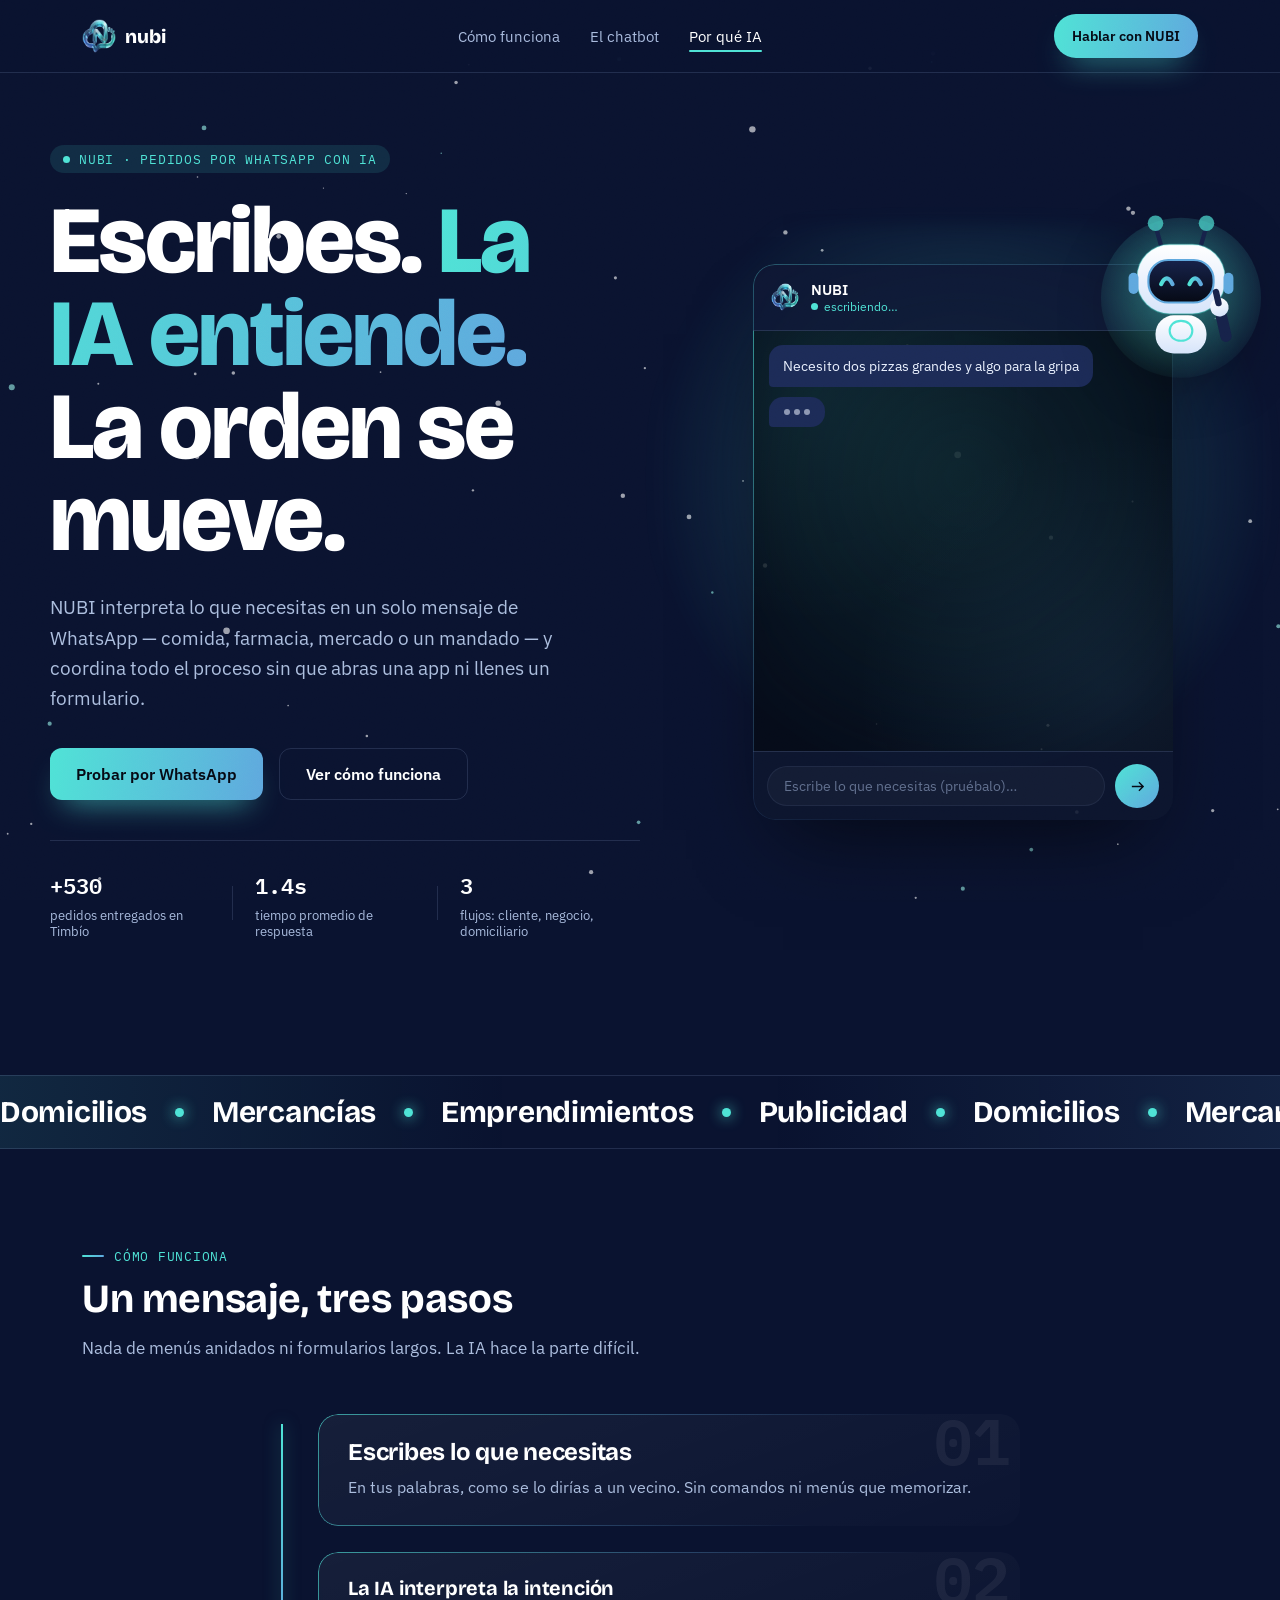
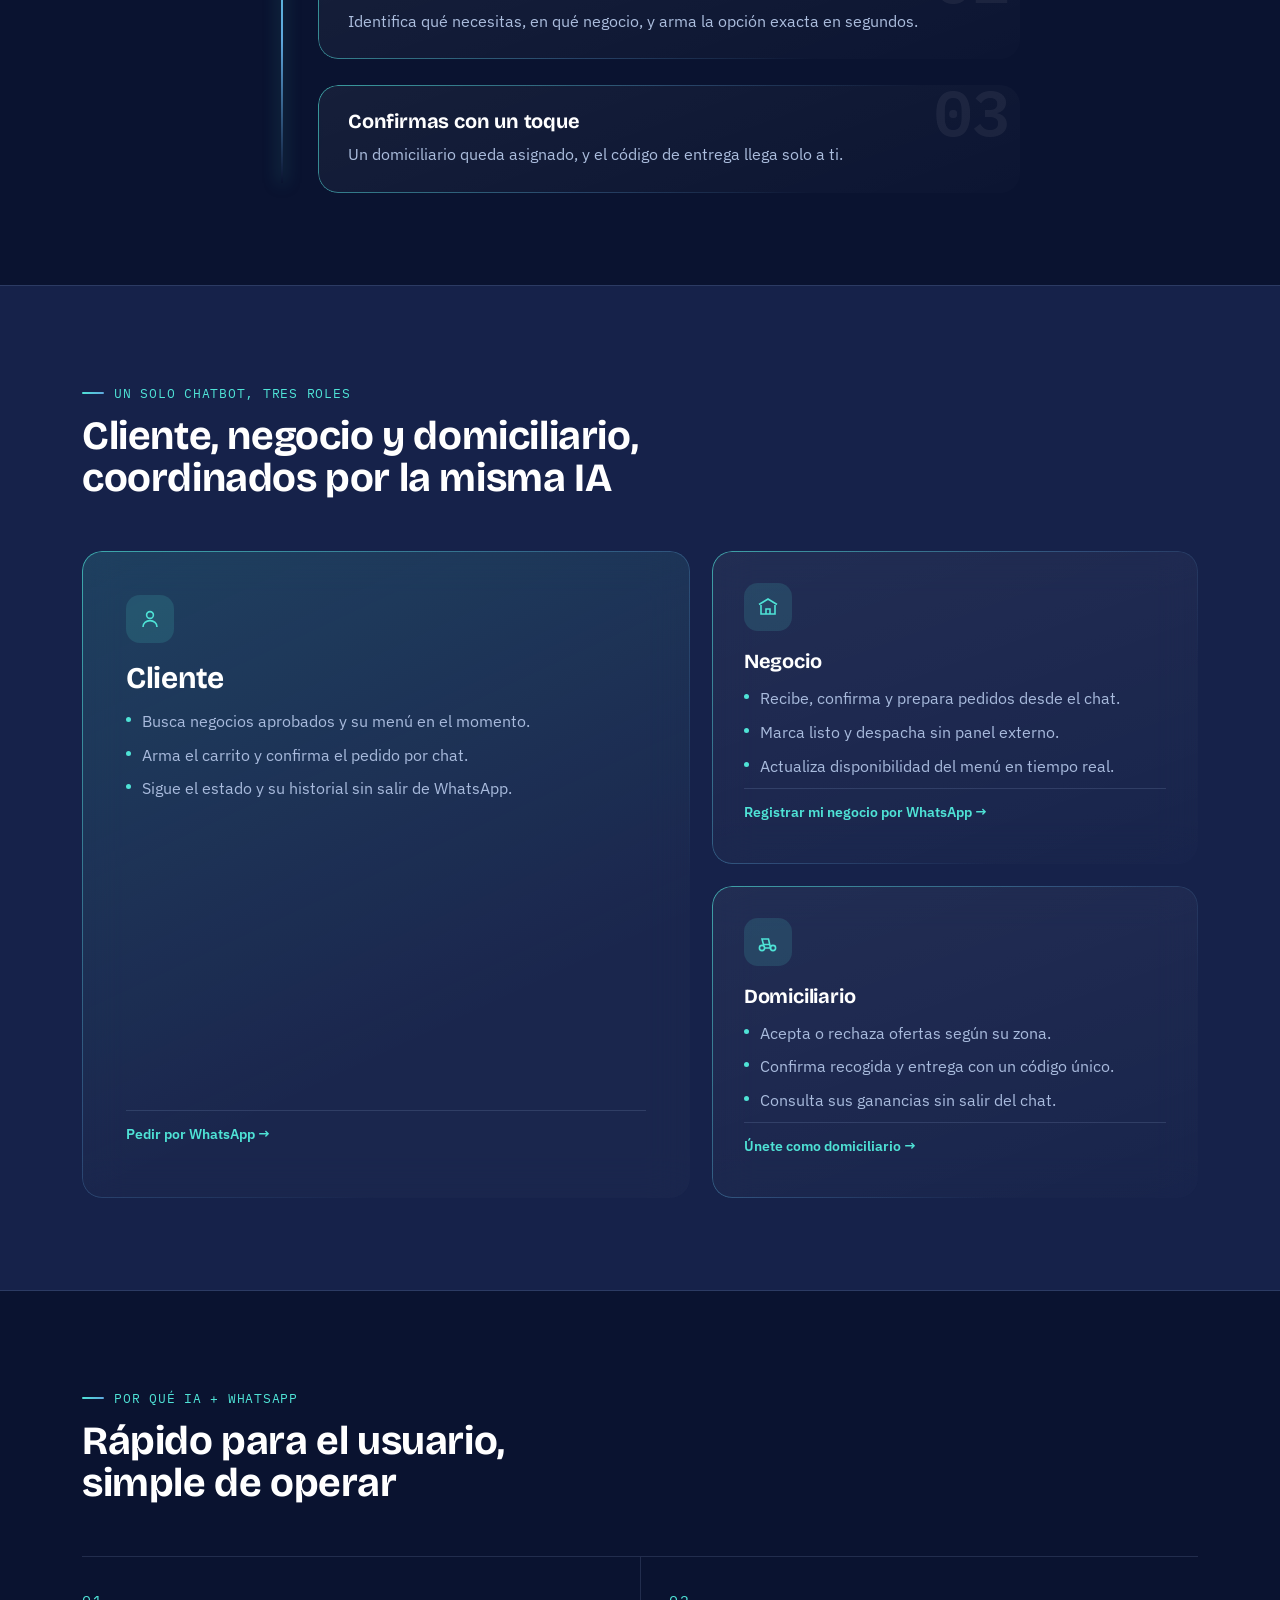
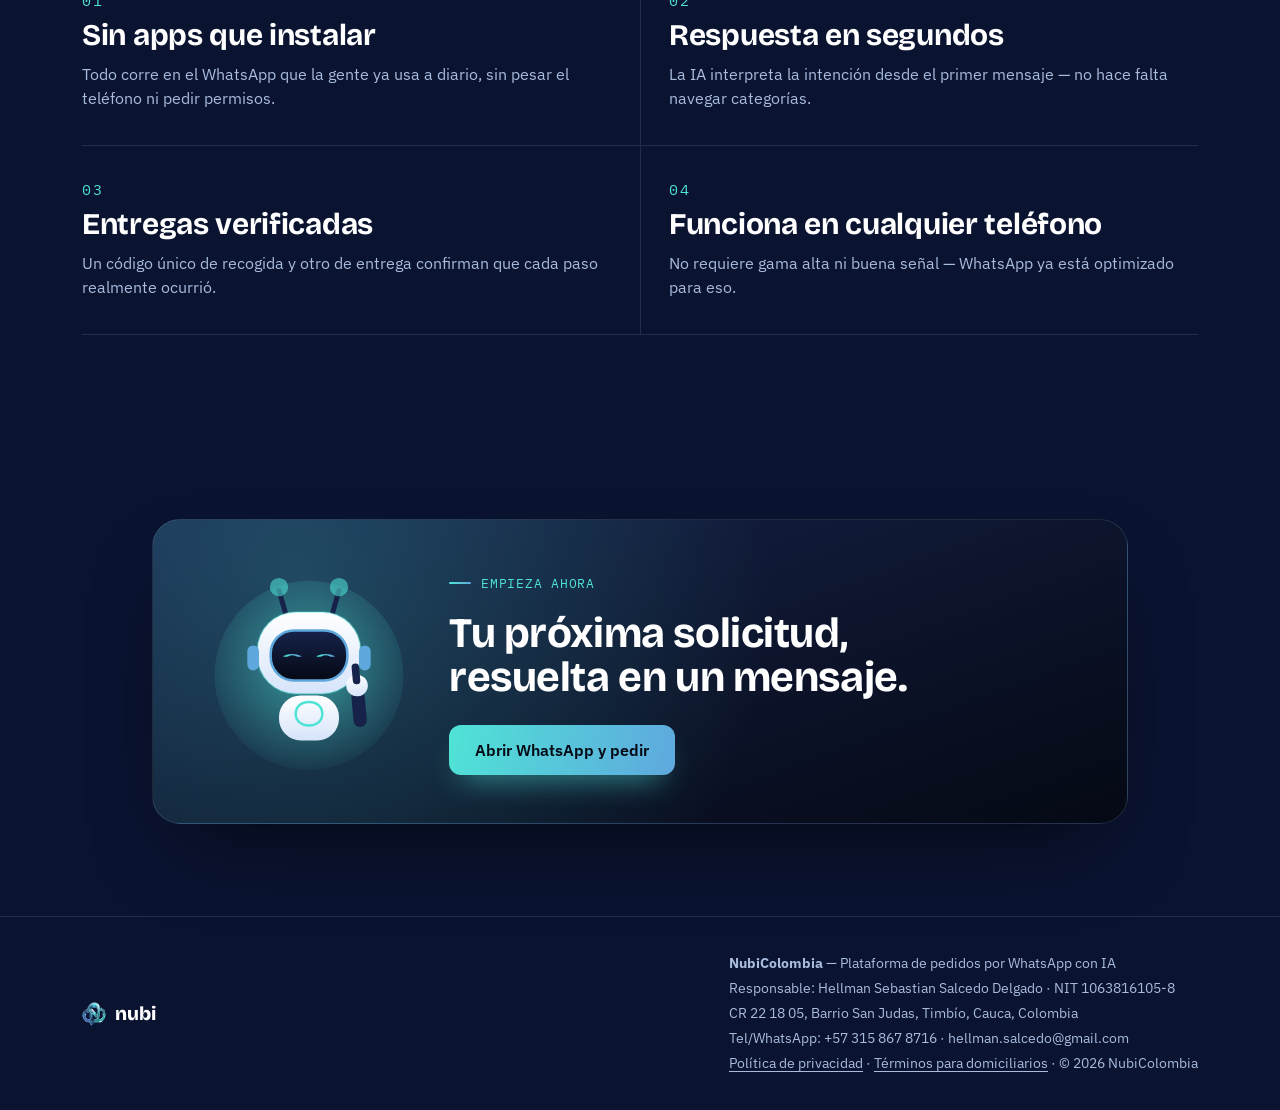
==== commit c1675611: "nuevos terminos y condiciones" ====
--- a/index.html
+++ b/index.html
@@ -7,13 +7,13 @@
   <meta name="viewport" content="width=device-width, initial-scale=1.0" />
   <title>NubiColombia – NUBI, pedidos por WhatsApp con IA</title>
   <meta name="facebook-domain-verification" content="o4zn77hr3qa62nlp1tp60ya1061qpl" />
-  <meta name="description" content="NubiColombia: NUBI interpreta lo que necesitas por WhatsApp y mueve la orden en segundos: comida, mandados y servicios del hogar, con IA y sin instalar nada." />
+  <meta name="description" content="NubiColombia: NUBI interpreta lo que necesitas por WhatsApp y mueve la orden en segundos: comida, farmacia, mercado y mandados, con IA y sin instalar nada." />
 
   <meta property="og:url" content="https://nubicolombia.com/" />
   <meta property="og:type" content="website" />
   <meta property="og:site_name" content="NubiColombia" />
   <meta property="og:title" content="NUBI — Chatbot con IA por WhatsApp" />
-  <meta property="og:description" content="Escribes, la IA entiende, la orden se mueve. Comida, mandados y servicios del hogar por WhatsApp, sin instalar nada." />
+  <meta property="og:description" content="Escribes, la IA entiende, la orden se mueve. Comida, farmacia, mercado y mandados por WhatsApp, sin instalar nada." />
   <!-- OG/Twitter exigen URL absoluta para la imagen — los crawlers no
        resuelven rutas relativas a la página. -->
   <meta property="og:image" content="https://nubicolombia.com/assets/og-cover.jpg" />
@@ -70,7 +70,7 @@
           <h1>Escribes. <em>La IA entiende.</em><br>La orden se mueve.</h1>
           <p class="hero-sub">
             NUBI interpreta lo que necesitas en un solo mensaje de WhatsApp
-            — comida, mandados o un servicio para el hogar — y coordina
+            — comida, farmacia, mercado o un mandado — y coordina
             todo el proceso sin que abras una app ni llenes un formulario.
           </p>
           <div class="hero-ctas">
@@ -107,17 +107,17 @@
               </div>
             </div>
             <div class="chatcard-body" data-chat-log role="log" aria-live="polite" aria-label="Ejemplo de conversación con NUBI">
-              <div class="msg bubble in" data-msg>Necesito dos pizzas grandes y que revisen un corto en la cocina</div>
+              <div class="msg bubble in" data-msg>Necesito dos pizzas grandes y algo para la gripa</div>
               <div class="msg bubble typing" data-msg data-typing aria-hidden="true"><span></span><span></span><span></span></div>
               <div class="msg bubble out" data-msg>
                 Encontré esto cerca de ti:<br />
                 Pizzería Roma — $52.000<br />
-                Electricista Ana — calificación 4.9
+                Dolex Gripa en Droguería Central — $14.000
                 <span class="latency-tag mono">procesado en 1.3s</span>
               </div>
               <div class="msg option-row" data-msg>
                 <button class="option" type="button">Confirmar pizza</button>
-                <button class="option" type="button">Confirmar electricista</button>
+                <button class="option" type="button">Confirmar Dolex Gripa</button>
               </div>
               <div class="msg bubble in" data-msg>Confirmo las dos</div>
               <div class="msg bubble typing" data-msg data-typing aria-hidden="true"><span></span><span></span><span></span></div>
@@ -149,8 +149,8 @@
 
     <div class="marquee" aria-label="Servicios de NUBI">
       <div class="marquee-track">
-        <span>Domicilios</span><i></i><span>Mercancías</span><i></i><span>Pasajeros</span><i></i><span>Emprendimientos</span><i></i><span>Publicidad</span><i></i>
-        <span class="marquee-dup" aria-hidden="true"><span>Domicilios</span><i></i><span>Mercancías</span><i></i><span>Pasajeros</span><i></i><span>Emprendimientos</span><i></i><span>Publicidad</span><i></i></span>
+        <span>Domicilios</span><i></i><span>Mercancías</span><i></i><span>Emprendimientos</span><i></i><span>Publicidad</span><i></i>
+        <span class="marquee-dup" aria-hidden="true"><span>Domicilios</span><i></i><span>Mercancías</span><i></i><span>Emprendimientos</span><i></i><span>Publicidad</span><i></i></span>
       </div>
     </div>
 
@@ -178,7 +178,7 @@
               <svg viewBox="0 0 24 24" fill="none" stroke="currentColor" stroke-width="1.6"><path d="M12 3v3M12 18v3M3 12h3M18 12h3" /><circle cx="12" cy="12" r="5.5" /></svg>
             </span>
             <h3>La IA interpreta la intención</h3>
-            <p>Identifica qué necesitas, con qué negocio o profesional, y arma la opción exacta en segundos.</p>
+            <p>Identifica qué necesitas, en qué negocio, y arma la opción exacta en segundos.</p>
           </div>
 
           <div class="step glass-border">
@@ -187,7 +187,7 @@
               <svg viewBox="0 0 24 24" fill="none" stroke="currentColor" stroke-width="1.6"><path d="M5 13l4 4L19 7" /></svg>
             </span>
             <h3>Confirmas con un toque</h3>
-            <p>Un domiciliario o profesional queda asignado, y el código de entrega llega solo a ti.</p>
+            <p>Un domiciliario queda asignado, y el código de entrega llega solo a ti.</p>
           </div>
         </div>
       </div>
@@ -224,7 +224,7 @@
               <li>Marca listo y despacha sin panel externo.</li>
               <li>Actualiza disponibilidad del menú en tiempo real.</li>
             </ul>
-            <a class="role-cta" data-wa-text="Hola, quiero registrar mi negocio en NUBI" href="#" target="_blank" rel="noopener">Registrar mi negocio por WhatsApp →</a>
+            <a class="role-cta" data-wa-text="Hola, quiero registrar mi negocio en NUBI" data-wa-channel="negocios" href="#" target="_blank" rel="noopener">Registrar mi negocio por WhatsApp →</a>
           </article>
 
           <article class="role-card glass-border">
@@ -237,7 +237,7 @@
               <li>Confirma recogida y entrega con un código único.</li>
               <li>Consulta sus ganancias sin salir del chat.</li>
             </ul>
-            <a class="role-cta" data-wa-text="Hola, quiero ser domiciliario en NUBI" href="#" target="_blank" rel="noopener">Únete como domiciliario →</a>
+            <a class="role-cta" data-wa-text="Hola, quiero ser domiciliario en NUBI" data-wa-channel="domiciliarios" href="#" target="_blank" rel="noopener">Únete como domiciliario →</a>
           </article>
         </div>
       </div>
@@ -301,7 +301,7 @@
         <p class="footer-note">Responsable: Hellman Sebastian Salcedo Delgado · NIT 1063816105-8</p>
         <p class="footer-note">CR 22 18 05, Barrio San Judas, Timbío, Cauca, Colombia</p>
         <p class="footer-note">Tel/WhatsApp: +57 315 867 8716 · <span data-contact-email>hellman.salcedo@gmail.com</span></p>
-        <p class="footer-note"><a href="/privacidad">Política de privacidad</a> · © 2026 NubiColombia</p>
+        <p class="footer-note"><a href="/privacidad">Política de privacidad</a> · <a href="/terminos-domiciliarios">Términos para domiciliarios</a> · © 2026 NubiColombia</p>
       </div>
     </div>
   </footer>
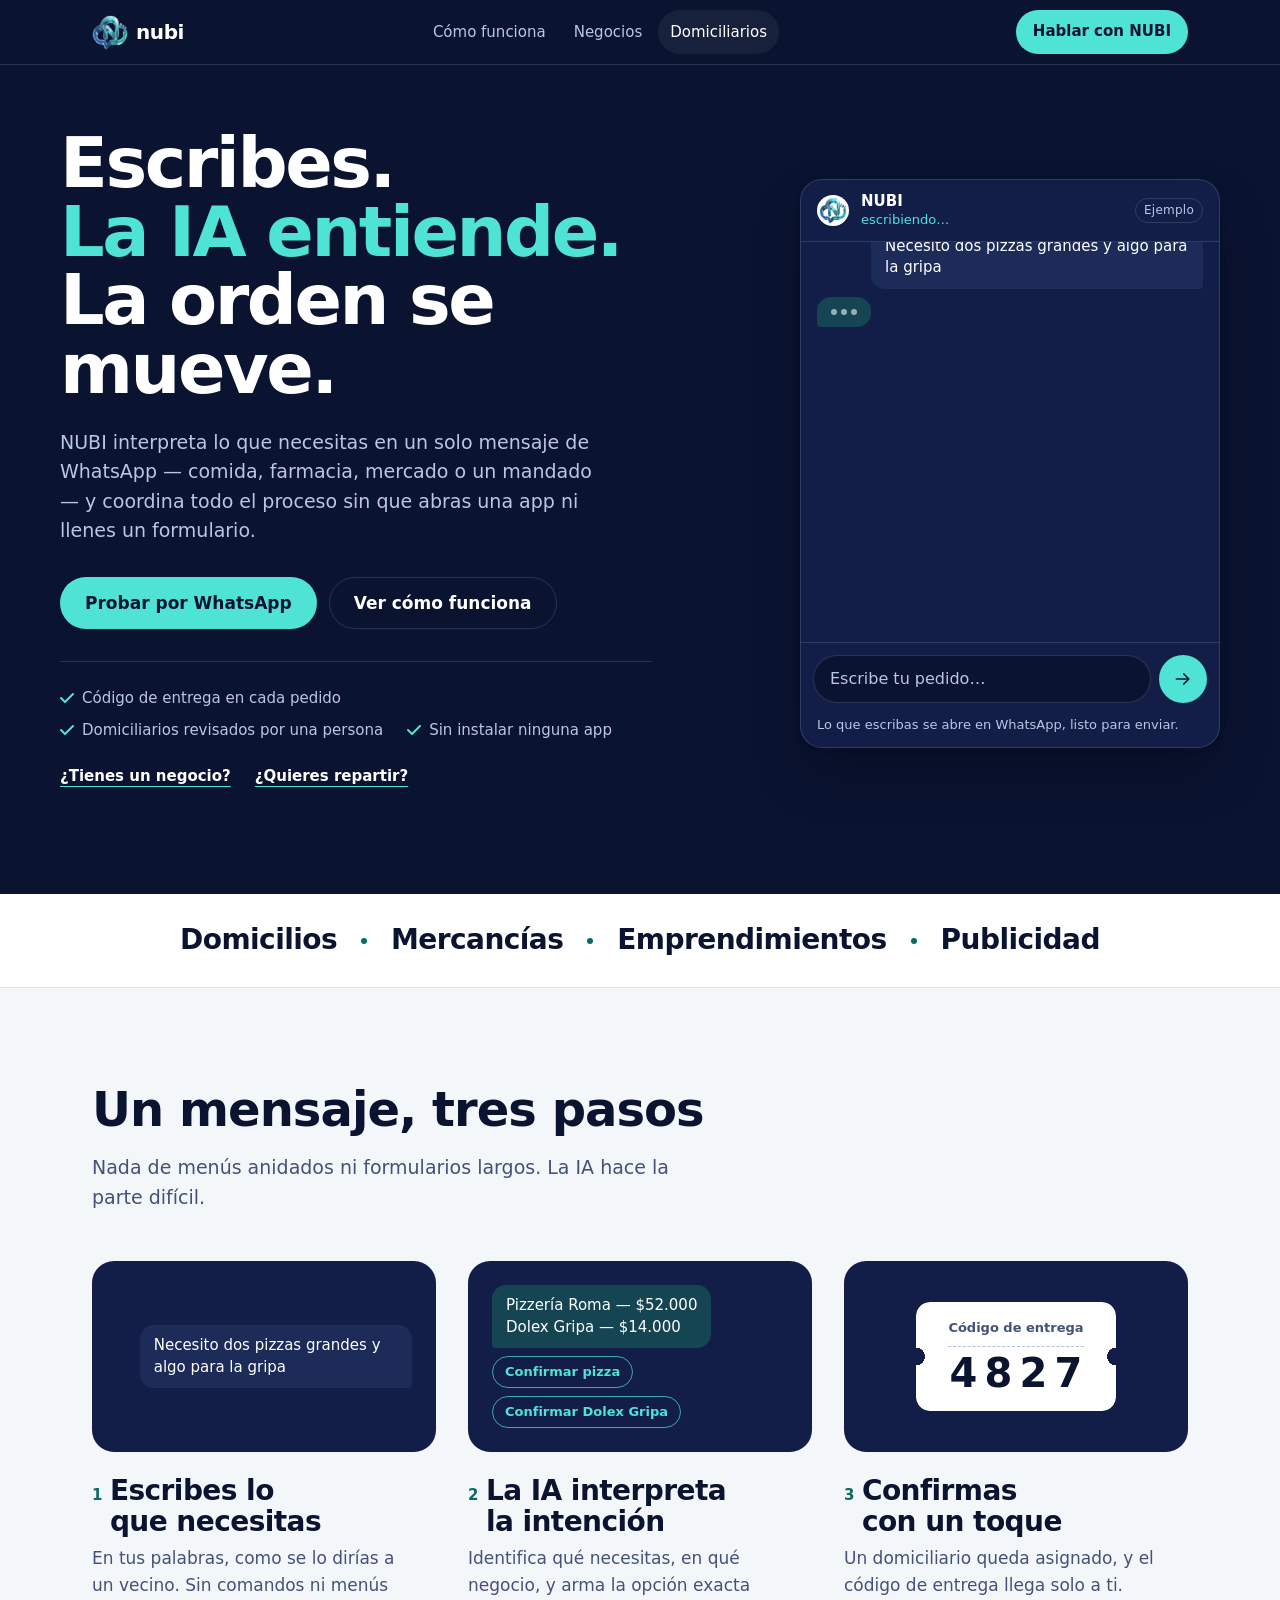
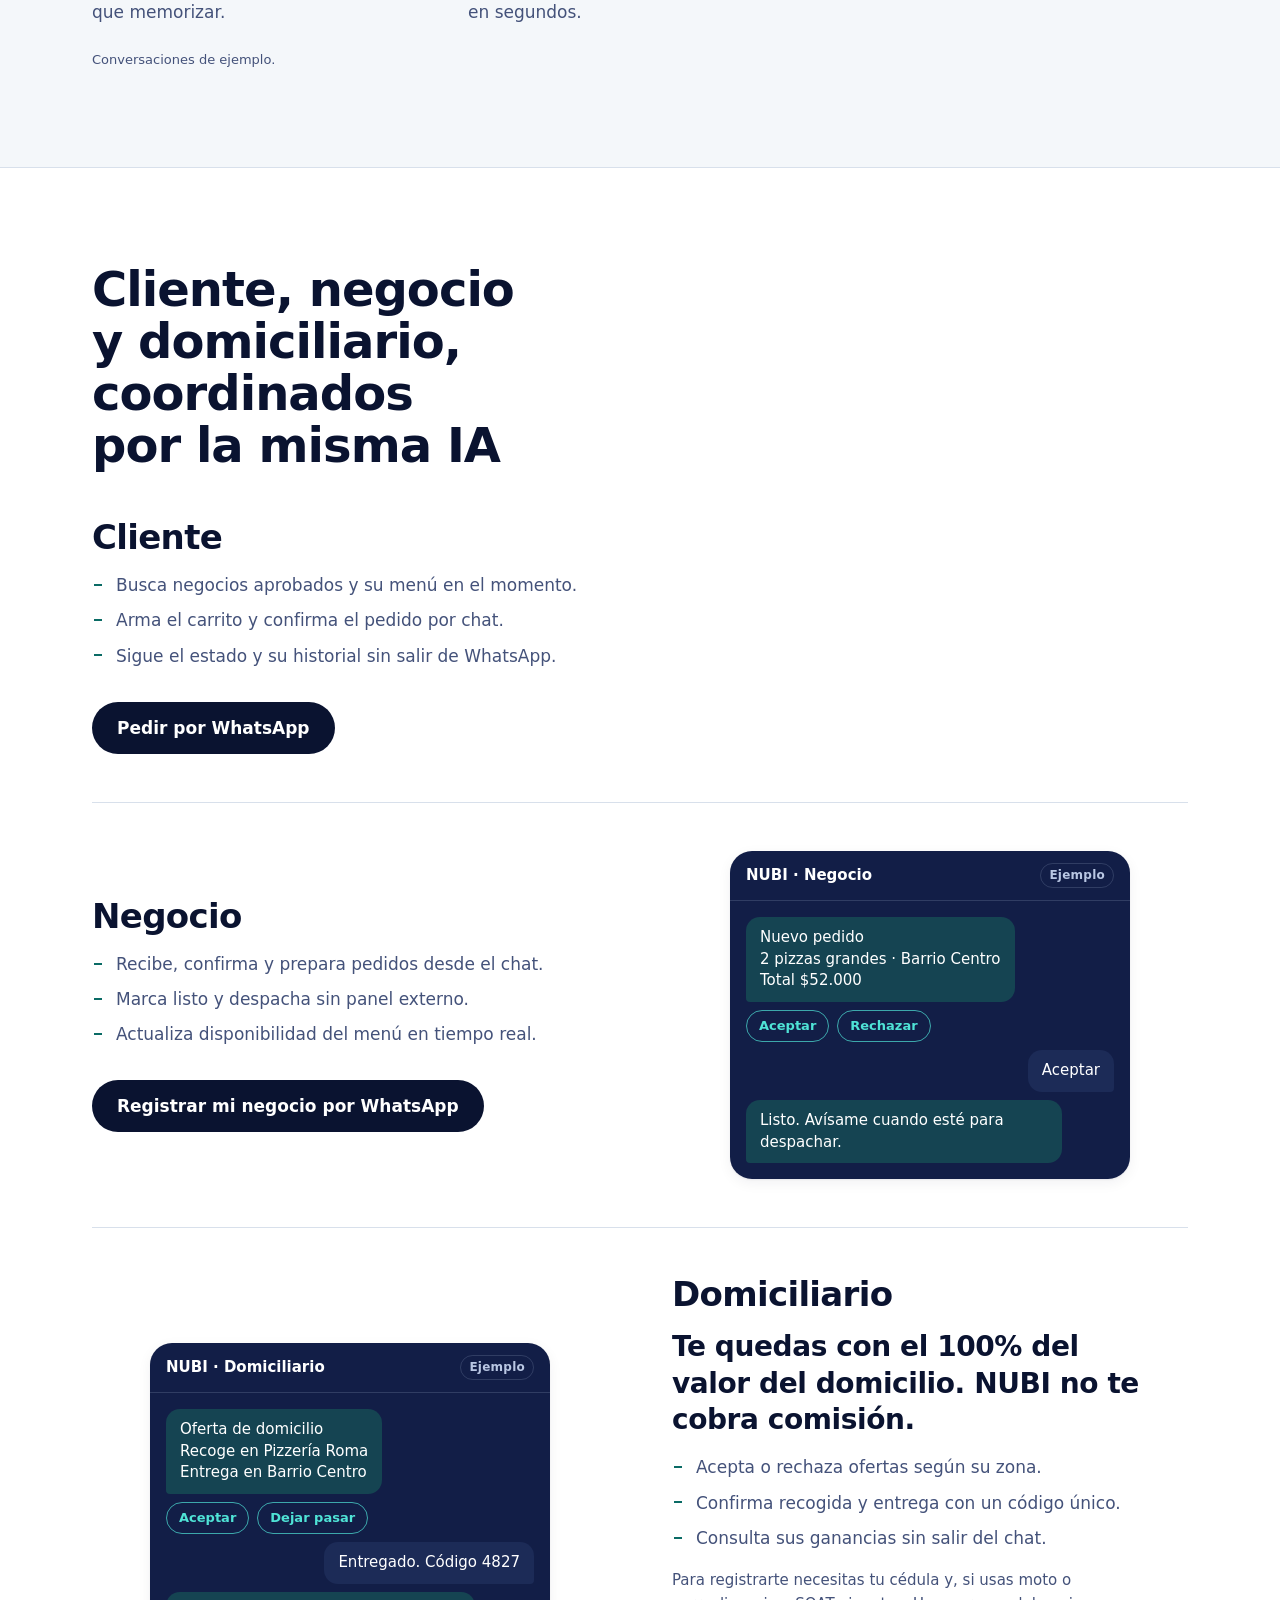
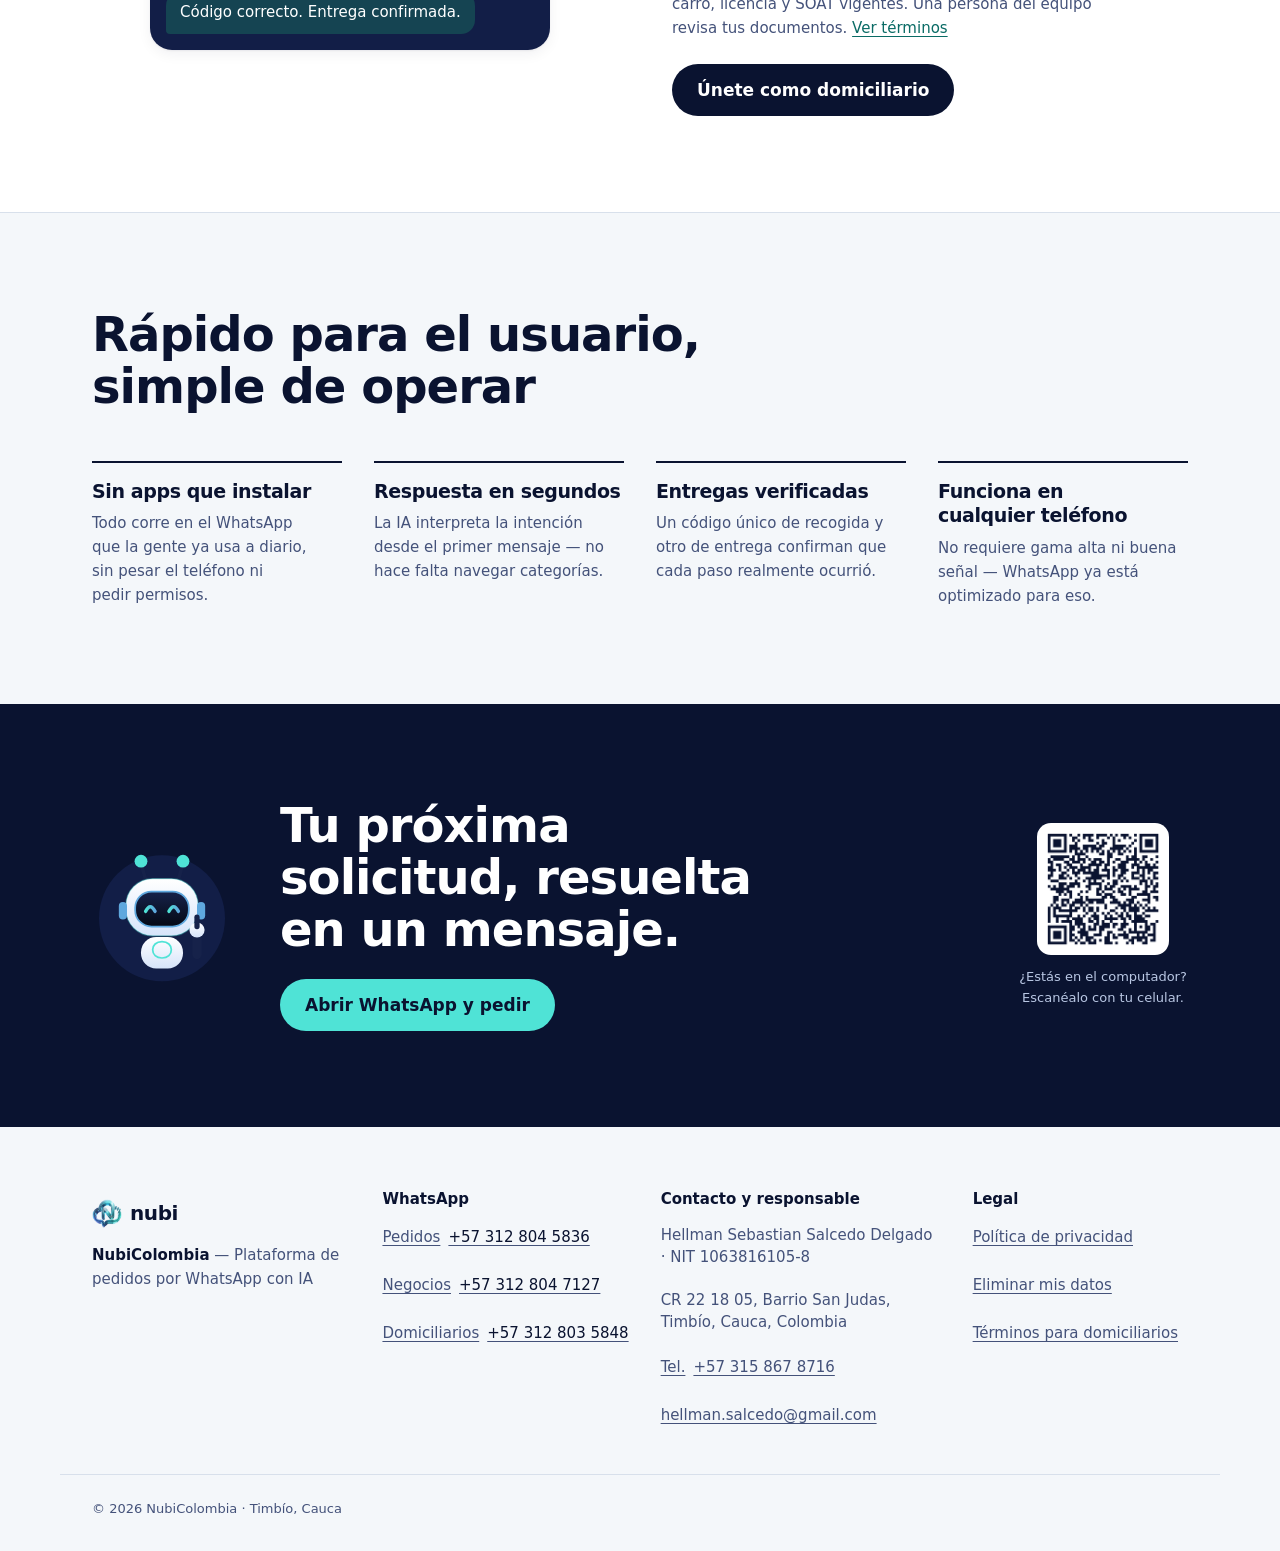
==== commit 07c4aa28: "mejoras visuales v2" ====
--- a/index.html
+++ b/index.html
@@ -2,18 +2,19 @@
 <html lang="es">
 <head>
   <meta charset="UTF-8" />
-  <meta name="color-scheme" content="dark" />
+  <meta name="color-scheme" content="light" />
   <script>document.documentElement.classList.add("js");</script>
   <meta name="viewport" content="width=device-width, initial-scale=1.0" />
   <title>NubiColombia – NUBI, pedidos por WhatsApp con IA</title>
   <meta name="facebook-domain-verification" content="o4zn77hr3qa62nlp1tp60ya1061qpl" />
   <meta name="description" content="NubiColombia: NUBI interpreta lo que necesitas por WhatsApp y mueve la orden en segundos: comida, farmacia, mercado y mandados, con IA y sin instalar nada." />
+  <link rel="canonical" href="https://nubicolombia.com/" />
 
   <meta property="og:url" content="https://nubicolombia.com/" />
   <meta property="og:type" content="website" />
   <meta property="og:site_name" content="NubiColombia" />
-  <meta property="og:title" content="NUBI — Chatbot con IA por WhatsApp" />
-  <meta property="og:description" content="Escribes, la IA entiende, la orden se mueve. Comida, farmacia, mercado y mandados por WhatsApp, sin instalar nada." />
+  <meta property="og:title" content="NUBI — Pedidos por WhatsApp" />
+  <meta property="og:description" content="Escribes, NUBI entiende, la orden se mueve. Comida, farmacia, mercado y mandados por WhatsApp, sin instalar nada." />
   <!-- OG/Twitter exigen URL absoluta para la imagen — los crawlers no
        resuelven rutas relativas a la página. -->
   <meta property="og:image" content="https://nubicolombia.com/assets/og-cover.jpg" />
@@ -21,289 +22,328 @@
   <meta property="og:image:height" content="630" />
   <meta property="og:locale" content="es_CO" />
   <meta name="twitter:card" content="summary_large_image" />
-  <meta name="twitter:title" content="NUBI — Chatbot con IA por WhatsApp" />
-  <meta name="twitter:description" content="Escribes, la IA entiende, la orden se mueve. Sin instalar nada." />
+  <meta name="twitter:title" content="NUBI — Pedidos por WhatsApp" />
+  <meta name="twitter:description" content="Escribes, NUBI entiende, la orden se mueve. Sin instalar nada." />
   <meta name="twitter:image" content="https://nubicolombia.com/assets/og-cover.jpg" />
 
   <meta name="theme-color" content="#0A1330" />
+  <!-- Backend de Nubi: de aquí sale el contenido que se edita en el admin (Sitio web) -->
+  <meta name="nubi-api" content="https://jaybird-dominion-habitant.ngrok-free.dev" />
   <link rel="icon" href="assets/favicon-32.png" sizes="32x32" type="image/png" />
   <link rel="apple-touch-icon" href="assets/apple-touch-icon.png" />
 
-  <link rel="preconnect" href="https://fonts.googleapis.com" />
-  <link rel="preconnect" href="https://fonts.gstatic.com" crossorigin />
-  <link href="https://fonts.googleapis.com/css2?family=Bricolage+Grotesque:opsz,wght@12..96,500..800&family=IBM+Plex+Sans:wght@400;600&family=IBM+Plex+Mono:wght@400;500;600&display=swap" rel="stylesheet" />
+  <link rel="preload" href="assets/fonts/bricolage-grotesque-latin.woff2" as="font" type="font/woff2" crossorigin />
   <link rel="stylesheet" href="styles.css" />
+
+  <script type="application/ld+json">
+  {
+    "@context": "https://schema.org",
+    "@type": "LocalBusiness",
+    "name": "NubiColombia",
+    "alternateName": "NUBI",
+    "description": "Plataforma de pedidos por WhatsApp: comida, farmacia, mercado y mandados.",
+    "url": "https://nubicolombia.com/",
+    "logo": "https://nubicolombia.com/assets/apple-touch-icon.png",
+    "image": "https://nubicolombia.com/assets/og-cover.jpg",
+    "telephone": "+57 312 804 5836",
+    "email": "hellman.salcedo@gmail.com",
+    "taxID": "1063816105-8",
+    "address": {
+      "@type": "PostalAddress",
+      "streetAddress": "CR 22 18 05, Barrio San Judas",
+      "addressLocality": "Timbío",
+      "addressRegion": "Cauca",
+      "addressCountry": "CO"
+    },
+    "areaServed": "Timbío, Cauca"
+  }
+  </script>
 </head>
 <body>
-  <a class="skip-link" href="#top">Saltar al contenido</a>
-
-  <div class="starfield" aria-hidden="true">
-    <svg viewBox="0 0 100 100" preserveAspectRatio="xMidYMid slice"></svg>
-    <div class="shooting-stars"></div>
-  </div>
-  <div class="grain" aria-hidden="true"></div>
-
-  <nav>
+  <a class="skip-link" href="#contenido">Saltar al contenido</a>
+
+  <nav class="site-nav" aria-label="Principal">
     <div class="nav-inner">
-      <a class="logo" href="#top">
-        <img src="assets/logo-nubi-96.png" alt="NUBI" width="34" height="34" />
+      <a class="logo" href="/">
+        <img src="assets/logo-nubi-96.png" alt="" width="36" height="35" />
         <span>nubi</span>
       </a>
       <div class="nav-links">
         <a href="#como-funciona">Cómo funciona</a>
-        <a href="#roles">El chatbot</a>
-        <a href="#por-que">Por qué IA</a>
-      </div>
-      <a class="btn btn-primary btn-small" data-wa-text="Hola, quiero saber más sobre NUBI" href="#" target="_blank" rel="noopener">Hablar con NUBI</a>
+        <a href="#negocios">Negocios</a>
+        <a href="#domiciliarios">Domiciliarios</a>
+      </div>
+      <a class="btn btn-primary btn-small" data-wa-text="Hola, quiero saber más sobre NUBI" href="https://wa.me/573128045836?text=Hola%2C%20quiero%20saber%20m%C3%A1s%20sobre%20NUBI" target="_blank" rel="noopener" data-cms="nav.cta">Hablar con NUBI</a>
     </div>
   </nav>
 
-  <main id="top">
-
-    <header class="hero">
+  <main id="contenido" tabindex="-1">
+
+    <header class="hero band-night">
       <div class="hero-inner">
-        <div class="hero-copy reveal">
-          <span class="eyebrow">
-            <span class="dot-live" aria-hidden="true"></span>
-            NUBI · Pedidos por WhatsApp con IA
-          </span>
-          <h1>Escribes. <em>La IA entiende.</em><br>La orden se mueve.</h1>
-          <p class="hero-sub">
+        <div class="hero-head">
+          <h1 data-cms-html="hero.titleHtml">Escribes. <em>La IA entiende.</em><br>La orden se mueve.</h1>
+        </div>
+
+        <div class="hero-copy">
+          <p class="hero-sub" data-cms="hero.subtitle">
             NUBI interpreta lo que necesitas en un solo mensaje de WhatsApp
             — comida, farmacia, mercado o un mandado — y coordina
             todo el proceso sin que abras una app ni llenes un formulario.
           </p>
           <div class="hero-ctas">
-            <a class="btn btn-primary" data-wa-text="Hola, quiero probar NUBI" href="#" target="_blank" rel="noopener">Probar por WhatsApp</a>
-            <a class="btn btn-outline" href="#como-funciona">Ver cómo funciona</a>
-          </div>
-          <div class="hero-stats">
-            <div class="stat">
-              <span class="stat-value mono">+530</span>
-              <span class="stat-label">pedidos entregados en Timbío</span>
-            </div>
-            <div class="stat-divider" aria-hidden="true"></div>
-            <div class="stat">
-              <span class="stat-value mono" data-latency-counter>0.0s</span>
-              <span class="stat-label">tiempo promedio de respuesta</span>
-            </div>
-            <div class="stat-divider" aria-hidden="true"></div>
-            <div class="stat">
-              <span class="stat-value mono">3</span>
-              <span class="stat-label">flujos: cliente, negocio, domiciliario</span>
-            </div>
-          </div>
-        </div>
-
-        <div class="hero-panel reveal">
-          <div class="panel-glow" aria-hidden="true"></div>
-          <img class="hero-mascot" src="assets/nubi-bot.svg" alt="" width="220" height="220" aria-hidden="true" />
-          <div class="chatcard glass-border">
-            <div class="chatcard-head">
-              <img src="assets/logo-nubi-96.png" alt="" width="28" height="28" />
-              <div>
-                <div class="chatcard-name">NUBI</div>
-                <div class="chatcard-status"><span class="dot-live" aria-hidden="true"></span>en línea</div>
-              </div>
-            </div>
-            <div class="chatcard-body" data-chat-log role="log" aria-live="polite" aria-label="Ejemplo de conversación con NUBI">
+            <a class="btn btn-primary" data-wa-text="Hola, quiero probar NUBI" href="https://wa.me/573128045836?text=Hola%2C%20quiero%20probar%20NUBI" target="_blank" rel="noopener" data-cms="hero.ctaPrimary">Probar por WhatsApp</a>
+            <a class="btn btn-ghost" href="#como-funciona" data-cms="hero.ctaSecondary">Ver cómo funciona</a>
+          </div>
+          <ul class="hero-proof">
+            <li>Código de entrega en cada pedido</li>
+            <li>Domiciliarios revisados por una persona</li>
+            <li>Sin instalar ninguna app</li>
+          </ul>
+          <p class="hero-doors">
+            <a href="#negocios">¿Tienes un negocio?</a>
+            <a href="#domiciliarios">¿Quieres repartir?</a>
+          </p>
+        </div>
+
+        <div class="hero-chat">
+          <div class="chat" aria-label="Ejemplo de conversación con NUBI">
+            <div class="chat-head">
+              <img src="assets/logo-nubi-96.png" alt="" width="32" height="31" />
+              <div class="chat-id">
+                <span class="chat-name">NUBI</span>
+                <span class="chat-status" data-chat-status>en línea</span>
+              </div>
+              <span class="chat-tag">Ejemplo</span>
+            </div>
+            <div class="chat-body" data-chat-log role="log" aria-live="polite">
               <div class="msg bubble in" data-msg>Necesito dos pizzas grandes y algo para la gripa</div>
-              <div class="msg bubble typing" data-msg data-typing aria-hidden="true"><span></span><span></span><span></span></div>
               <div class="msg bubble out" data-msg>
                 Encontré esto cerca de ti:<br />
                 Pizzería Roma — $52.000<br />
                 Dolex Gripa en Droguería Central — $14.000
-                <span class="latency-tag mono">procesado en 1.3s</span>
-              </div>
-              <div class="msg option-row" data-msg>
-                <button class="option" type="button">Confirmar pizza</button>
-                <button class="option" type="button">Confirmar Dolex Gripa</button>
-              </div>
-              <div class="msg bubble in" data-msg>Confirmo las dos</div>
-              <div class="msg bubble typing" data-msg data-typing aria-hidden="true"><span></span><span></span><span></span></div>
+              </div>
+              <div class="msg option-row msg-extra" data-msg aria-hidden="true">
+                <span class="option">Confirmar pizza</span>
+                <span class="option">Confirmar Dolex Gripa</span>
+              </div>
+              <div class="msg bubble in msg-extra" data-msg>Confirmo las dos</div>
               <div class="msg bubble out" data-msg>
-                Domiciliario asignado. Código de entrega enviado al cliente.
+                Domiciliario asignado. Tu código de entrega es <b class="code-inline">4827</b>: dáselo solo a quien te entregue.
                 <span class="ticks" data-ticks aria-hidden="true">
                   <svg viewBox="0 0 18 12" class="tick tick-1"><path d="M1 6l4 4L13 2" /></svg>
                   <svg viewBox="0 0 18 12" class="tick tick-2"><path d="M5 6l4 4L17 2" /></svg>
                 </span>
               </div>
             </div>
-            <form class="chat-input-row" data-chat-form>
-              <input
-                type="text"
-                class="chat-input"
-                data-chat-input
-                placeholder="Escribe lo que necesitas (pruébalo)…"
-                autocomplete="off"
-                disabled
-              />
-              <button type="submit" class="chat-send" aria-label="Enviar">
-                <svg viewBox="0 0 24 24" fill="none" stroke="currentColor" stroke-width="2"><path d="M4 12h16M14 6l6 6-6 6" /></svg>
+            <form class="chat-form" data-chat-form action="https://wa.me/573128045836" method="get" target="_blank" rel="noopener">
+              <label class="sr-only" for="chat-text">Escribe tu pedido para enviarlo por WhatsApp</label>
+              <input id="chat-text" name="text" type="text" class="chat-input" data-chat-input placeholder="Escribe tu pedido…" autocomplete="off" enterkeyhint="send" required />
+              <button type="submit" class="chat-send" aria-label="Enviar por WhatsApp">
+                <svg viewBox="0 0 24 24" fill="none" stroke="currentColor" stroke-width="2" stroke-linecap="round" stroke-linejoin="round" aria-hidden="true"><path d="M4 12h15M13 6l6 6-6 6" /></svg>
               </button>
             </form>
+            <p class="chat-hint">Lo que escribas se abre en WhatsApp, listo para enviar.</p>
           </div>
         </div>
       </div>
     </header>
 
-    <div class="marquee" aria-label="Servicios de NUBI">
-      <div class="marquee-track">
+    <div class="services" aria-label="Servicios de NUBI">
+      <p class="services-track" data-cms-marquee>
         <span>Domicilios</span><i></i><span>Mercancías</span><i></i><span>Emprendimientos</span><i></i><span>Publicidad</span><i></i>
         <span class="marquee-dup" aria-hidden="true"><span>Domicilios</span><i></i><span>Mercancías</span><i></i><span>Emprendimientos</span><i></i><span>Publicidad</span><i></i></span>
-      </div>
+      </p>
     </div>
 
-    <section id="como-funciona" class="section reveal">
+    <section id="como-funciona" class="section" aria-labelledby="how-title">
       <div class="wrap">
         <div class="section-head">
-          <span class="kicker">Cómo funciona</span>
-          <h2>Un mensaje, tres pasos</h2>
-          <p>Nada de menús anidados ni formularios largos. La IA hace la parte difícil.</p>
-        </div>
-
-        <div class="steps">
-          <div class="step step-lead glass-border">
-            <span class="step-num-ghost mono" aria-hidden="true">01</span>
-            <span class="step-icon">
-              <svg viewBox="0 0 24 24" fill="none" stroke="currentColor" stroke-width="1.6"><path d="M4 5h16a1 1 0 0 1 1 1v10a1 1 0 0 1-1 1H9l-5 4V6a1 1 0 0 1 1-1Z" /><path d="M8 10h8M8 13h5" /></svg>
-            </span>
-            <h3>Escribes lo que necesitas</h3>
-            <p>En tus palabras, como se lo dirías a un vecino. Sin comandos ni menús que memorizar.</p>
-          </div>
-
-          <div class="step glass-border">
-            <span class="step-num-ghost mono" aria-hidden="true">02</span>
-            <span class="step-icon">
-              <svg viewBox="0 0 24 24" fill="none" stroke="currentColor" stroke-width="1.6"><path d="M12 3v3M12 18v3M3 12h3M18 12h3" /><circle cx="12" cy="12" r="5.5" /></svg>
-            </span>
-            <h3>La IA interpreta la intención</h3>
-            <p>Identifica qué necesitas, en qué negocio, y arma la opción exacta en segundos.</p>
-          </div>
-
-          <div class="step glass-border">
-            <span class="step-num-ghost mono" aria-hidden="true">03</span>
-            <span class="step-icon">
-              <svg viewBox="0 0 24 24" fill="none" stroke="currentColor" stroke-width="1.6"><path d="M5 13l4 4L19 7" /></svg>
-            </span>
-            <h3>Confirmas con un toque</h3>
-            <p>Un domiciliario queda asignado, y el código de entrega llega solo a ti.</p>
-          </div>
-        </div>
+          <h2 id="how-title" data-cms="how.title">Un mensaje, tres pasos</h2>
+          <p data-cms="how.subtitle">Nada de menús anidados ni formularios largos. La IA hace la parte difícil.</p>
+        </div>
+
+        <ol class="steps">
+          <li class="step">
+            <div class="moment" aria-hidden="true">
+              <div class="bubble in">Necesito dos pizzas grandes y algo para la gripa</div>
+            </div>
+            <h3 data-cms="how.steps.0.title">Escribes lo que necesitas</h3>
+            <p data-cms="how.steps.0.text">En tus palabras, como se lo dirías a un vecino. Sin comandos ni menús que memorizar.</p>
+          </li>
+          <li class="step">
+            <div class="moment" aria-hidden="true">
+              <div class="bubble out">Pizzería Roma — $52.000<br />Dolex Gripa — $14.000</div>
+              <div class="option-row"><span class="option">Confirmar pizza</span><span class="option">Confirmar Dolex Gripa</span></div>
+            </div>
+            <h3 data-cms="how.steps.1.title">La IA interpreta la intención</h3>
+            <p data-cms="how.steps.1.text">Identifica qué necesitas, en qué negocio, y arma la opción exacta en segundos.</p>
+          </li>
+          <li class="step">
+            <div class="moment moment-code" aria-hidden="true">
+              <div class="ticket">
+                <span class="ticket-label">Código de entrega</span>
+                <span class="ticket-code">4827</span>
+              </div>
+            </div>
+            <h3 data-cms="how.steps.2.title">Confirmas con un toque</h3>
+            <p data-cms="how.steps.2.text">Un domiciliario queda asignado, y el código de entrega llega solo a ti.</p>
+          </li>
+        </ol>
+        <p class="steps-note">Conversaciones de ejemplo.</p>
       </div>
     </section>
 
-    <section id="roles" class="section section-panel reveal">
+    <section id="roles" class="section section-roles" aria-labelledby="roles-title">
       <div class="wrap">
         <div class="section-head">
-          <span class="kicker">Un solo chatbot, tres roles</span>
-          <h2>Cliente, negocio y domiciliario, coordinados por la misma IA</h2>
-        </div>
-
-        <div class="roles">
-          <article class="role-card glass-border">
-            <span class="role-icon">
-              <svg viewBox="0 0 24 24" fill="none" stroke="currentColor" stroke-width="1.6"><circle cx="12" cy="8" r="3.4" /><path d="M5 20c0-3.6 3.1-6.4 7-6.4s7 2.8 7 6.4" /></svg>
-            </span>
-            <h3>Cliente</h3>
-            <ul>
+          <h2 id="roles-title" data-cms="roles.title">Cliente, negocio y domiciliario, coordinados por la misma IA</h2>
+        </div>
+
+        <article class="role role-client">
+          <div class="role-copy">
+            <h3 data-cms="roles.cards.0.title">Cliente</h3>
+            <ul class="role-list" data-cms-list="roles.cards.0.items">
               <li>Busca negocios aprobados y su menú en el momento.</li>
               <li>Arma el carrito y confirma el pedido por chat.</li>
               <li>Sigue el estado y su historial sin salir de WhatsApp.</li>
             </ul>
-            <a class="role-cta" data-wa-text="Hola, quiero pedir algo" href="#" target="_blank" rel="noopener">Pedir por WhatsApp →</a>
-          </article>
-
-          <article class="role-card glass-border">
-            <span class="role-icon">
-              <svg viewBox="0 0 24 24" fill="none" stroke="currentColor" stroke-width="1.6"><path d="M3 9.5 12 4l9 5.5" /><path d="M5 10v9h14v-9" /><path d="M10 19v-5h4v5" /></svg>
-            </span>
-            <h3>Negocio</h3>
-            <ul>
+          </div>
+          <a class="btn btn-dark" data-wa-text="Hola, quiero pedir algo" href="https://wa.me/573128045836?text=Hola%2C%20quiero%20pedir%20algo" target="_blank" rel="noopener" data-cms="roles.cards.0.cta">Pedir por WhatsApp</a>
+        </article>
+
+        <article id="negocios" class="role role-split">
+          <div class="role-copy">
+            <h3 data-cms="roles.cards.1.title">Negocio</h3>
+            <ul class="role-list" data-cms-list="roles.cards.1.items">
               <li>Recibe, confirma y prepara pedidos desde el chat.</li>
               <li>Marca listo y despacha sin panel externo.</li>
               <li>Actualiza disponibilidad del menú en tiempo real.</li>
             </ul>
-            <a class="role-cta" data-wa-text="Hola, quiero registrar mi negocio en NUBI" data-wa-channel="negocios" href="#" target="_blank" rel="noopener">Registrar mi negocio por WhatsApp →</a>
-          </article>
-
-          <article class="role-card glass-border">
-            <span class="role-icon">
-              <svg viewBox="0 0 24 24" fill="none" stroke="currentColor" stroke-width="1.6"><circle cx="6" cy="18" r="2.6" /><circle cx="17" cy="18" r="2.6" /><path d="M8.5 18h6l-2-9H6l1.5 5.5H14" /></svg>
-            </span>
-            <h3>Domiciliario</h3>
-            <ul>
+            <a class="btn btn-dark" data-wa-text="Hola, quiero registrar mi negocio en NUBI" data-wa-channel="negocios" href="https://wa.me/573128047127?text=Hola%2C%20quiero%20registrar%20mi%20negocio%20en%20NUBI" target="_blank" rel="noopener" data-cms="roles.cards.1.cta">Registrar mi negocio por WhatsApp</a>
+          </div>
+          <div class="role-screen" aria-hidden="true">
+            <div class="screen">
+              <div class="screen-head">NUBI · Negocio <span class="chat-tag">Ejemplo</span></div>
+              <div class="screen-body">
+                <div class="bubble out">Nuevo pedido<br />2 pizzas grandes · Barrio Centro<br />Total $52.000</div>
+                <div class="option-row"><span class="option">Aceptar</span><span class="option">Rechazar</span></div>
+                <div class="bubble in">Aceptar</div>
+                <div class="bubble out">Listo. Avísame cuando esté para despachar.</div>
+              </div>
+            </div>
+          </div>
+        </article>
+
+        <article id="domiciliarios" class="role role-split role-flip">
+          <div class="role-copy">
+            <h3 data-cms="roles.cards.2.title">Domiciliario</h3>
+            <p class="role-fact">Te quedas con el 100% del valor del domicilio. NUBI no te cobra comisión.</p>
+            <ul class="role-list" data-cms-list="roles.cards.2.items">
               <li>Acepta o rechaza ofertas según su zona.</li>
               <li>Confirma recogida y entrega con un código único.</li>
               <li>Consulta sus ganancias sin salir del chat.</li>
             </ul>
-            <a class="role-cta" data-wa-text="Hola, quiero ser domiciliario en NUBI" data-wa-channel="domiciliarios" href="#" target="_blank" rel="noopener">Únete como domiciliario →</a>
-          </article>
-        </div>
+            <p class="role-note">Para registrarte necesitas tu cédula y, si usas moto o carro, licencia y SOAT vigentes. Una persona del equipo revisa tus documentos. <a href="/terminos-domiciliarios">Ver términos</a></p>
+            <a class="btn btn-dark" data-wa-text="Hola, quiero ser domiciliario en NUBI" data-wa-channel="domiciliarios" href="https://wa.me/573128035848?text=Hola%2C%20quiero%20ser%20domiciliario%20en%20NUBI" target="_blank" rel="noopener" data-cms="roles.cards.2.cta">Únete como domiciliario</a>
+          </div>
+          <div class="role-screen" aria-hidden="true">
+            <div class="screen">
+              <div class="screen-head">NUBI · Domiciliario <span class="chat-tag">Ejemplo</span></div>
+              <div class="screen-body">
+                <div class="bubble out">Oferta de domicilio<br />Recoge en Pizzería Roma<br />Entrega en Barrio Centro</div>
+                <div class="option-row"><span class="option">Aceptar</span><span class="option">Dejar pasar</span></div>
+                <div class="bubble in">Entregado. Código 4827</div>
+                <div class="bubble out">Código correcto. Entrega confirmada.</div>
+              </div>
+            </div>
+          </div>
+        </article>
       </div>
     </section>
 
-    <section id="por-que" class="section reveal">
+    <section id="por-que" class="section" aria-labelledby="why-title">
       <div class="wrap">
         <div class="section-head">
-          <span class="kicker">Por qué IA + WhatsApp</span>
-          <h2>Rápido para el usuario, simple de operar</h2>
-        </div>
-
-        <div class="why-grid">
+          <h2 id="why-title" data-cms="why.title">Rápido para el usuario, simple de operar</h2>
+        </div>
+
+        <div class="why-grid" data-cms-why>
           <div class="why-item">
-            <span class="why-num mono">01</span>
-            <h3>Sin apps que instalar</h3>
-            <p>Todo corre en el WhatsApp que la gente ya usa a diario, sin pesar el teléfono ni pedir permisos.</p>
+            <h3 data-cms="why.items.0.title">Sin apps que instalar</h3>
+            <p data-cms="why.items.0.text">Todo corre en el WhatsApp que la gente ya usa a diario, sin pesar el teléfono ni pedir permisos.</p>
           </div>
           <div class="why-item">
-            <span class="why-num mono">02</span>
-            <h3>Respuesta en segundos</h3>
-            <p>La IA interpreta la intención desde el primer mensaje — no hace falta navegar categorías.</p>
+            <h3 data-cms="why.items.1.title">Respuesta en segundos</h3>
+            <p data-cms="why.items.1.text">La IA interpreta la intención desde el primer mensaje — no hace falta navegar categorías.</p>
           </div>
           <div class="why-item">
-            <span class="why-num mono">03</span>
-            <h3>Entregas verificadas</h3>
-            <p>Un código único de recogida y otro de entrega confirman que cada paso realmente ocurrió.</p>
+            <h3 data-cms="why.items.2.title">Entregas verificadas</h3>
+            <p data-cms="why.items.2.text">Un código único de recogida y otro de entrega confirman que cada paso realmente ocurrió.</p>
           </div>
           <div class="why-item">
-            <span class="why-num mono">04</span>
-            <h3>Funciona en cualquier teléfono</h3>
-            <p>No requiere gama alta ni buena señal — WhatsApp ya está optimizado para eso.</p>
+            <h3 data-cms="why.items.3.title">Funciona en cualquier teléfono</h3>
+            <p data-cms="why.items.3.text">No requiere gama alta ni buena señal — WhatsApp ya está optimizado para eso.</p>
           </div>
         </div>
       </div>
     </section>
 
-    <section class="section final-cta reveal">
-      <div class="wrap">
-        <div class="cta-panel">
-          <img class="final-cta-mascot" src="assets/nubi-bot.svg" alt="" width="200" height="200" loading="lazy" />
-          <div class="cta-copy">
-            <span class="kicker">Empieza ahora</span>
-            <h2>Tu próxima solicitud, resuelta en un mensaje.</h2>
-            <a class="btn btn-primary" data-wa-text="Hola, quiero probar NUBI" href="#" target="_blank" rel="noopener">Abrir WhatsApp y pedir</a>
-          </div>
-        </div>
+    <section class="closing band-night" aria-labelledby="close-title">
+      <div class="wrap closing-inner">
+        <img class="closing-mascot" src="assets/nubi-bot-static.svg" alt="" width="160" height="160" loading="lazy" />
+        <div class="closing-copy">
+          <h2 id="close-title" data-cms="finalCta.title">Tu próxima solicitud, resuelta en un mensaje.</h2>
+          <a class="btn btn-primary" data-wa-text="Hola, quiero probar NUBI" href="https://wa.me/573128045836?text=Hola%2C%20quiero%20probar%20NUBI" target="_blank" rel="noopener" data-cms="finalCta.button">Abrir WhatsApp y pedir</a>
+        </div>
+        <figure class="closing-qr">
+          <img src="assets/qr-nubi-pedidos.png" alt="Código QR para pedir por WhatsApp" width="132" height="132" loading="lazy" />
+          <figcaption>¿Estás en el computador? Escanéalo con tu celular.</figcaption>
+        </figure>
       </div>
     </section>
 
   </main>
 
-  <footer>
-    <div class="wrap footer-inner">
-      <a class="logo" href="#top">
-        <img src="assets/logo-nubi-96.png" alt="NUBI" width="24" height="24" />
-        <span>nubi</span>
-      </a>
-      <div class="footer-legal">
-        <p class="footer-note"><strong>NubiColombia</strong> — Plataforma de pedidos por WhatsApp con IA</p>
-        <p class="footer-note">Responsable: Hellman Sebastian Salcedo Delgado · NIT 1063816105-8</p>
-        <p class="footer-note">CR 22 18 05, Barrio San Judas, Timbío, Cauca, Colombia</p>
-        <p class="footer-note">Tel/WhatsApp: +57 315 867 8716 · <span data-contact-email>hellman.salcedo@gmail.com</span></p>
-        <p class="footer-note"><a href="/privacidad">Política de privacidad</a> · <a href="/terminos-domiciliarios">Términos para domiciliarios</a> · © 2026 NubiColombia</p>
+  <footer class="site-footer">
+    <div class="wrap footer-grid">
+      <div class="footer-brand">
+        <a class="logo" href="/">
+          <img src="assets/logo-nubi-96.png" alt="" width="30" height="29" />
+          <span>nubi</span>
+        </a>
+        <p><strong>NubiColombia</strong> — <span data-cms="contact.tagline">Plataforma de pedidos por WhatsApp con IA</span></p>
+      </div>
+
+      <div class="footer-col">
+        <h2 class="footer-title">WhatsApp</h2>
+        <ul>
+          <li><a data-wa-text="Hola, quiero pedir algo" href="https://wa.me/573128045836?text=Hola%2C%20quiero%20pedir%20algo" target="_blank" rel="noopener">Pedidos <span data-wa-display="pedidos">+57 312 804 5836</span></a></li>
+          <li><a data-wa-text="Hola, quiero registrar mi negocio en NUBI" data-wa-channel="negocios" href="https://wa.me/573128047127?text=Hola%2C%20quiero%20registrar%20mi%20negocio%20en%20NUBI" target="_blank" rel="noopener">Negocios <span data-wa-display="negocios">+57 312 804 7127</span></a></li>
+          <li><a data-wa-text="Hola, quiero ser domiciliario en NUBI" data-wa-channel="domiciliarios" href="https://wa.me/573128035848?text=Hola%2C%20quiero%20ser%20domiciliario%20en%20NUBI" target="_blank" rel="noopener">Domiciliarios <span data-wa-display="domiciliarios">+57 312 803 5848</span></a></li>
+        </ul>
+      </div>
+
+      <div class="footer-col">
+        <h2 class="footer-title">Contacto y responsable</h2>
+        <ul>
+          <li><span data-cms="contact.legalName">Hellman Sebastian Salcedo Delgado</span> · NIT <span data-cms="contact.nit">1063816105-8</span></li>
+          <li data-cms="contact.address">CR 22 18 05, Barrio San Judas, Timbío, Cauca, Colombia</li>
+          <li><a href="tel:+573158678716" data-contact-phone>Tel. <span data-cms="contact.phone">+57 315 867 8716</span></a></li>
+          <li><a href="mailto:hellman.salcedo@gmail.com" data-contact-email data-cms="contact.email">hellman.salcedo@gmail.com</a></li>
+        </ul>
+      </div>
+
+      <div class="footer-col">
+        <h2 class="footer-title">Legal</h2>
+        <ul>
+          <li><a href="/privacidad">Política de privacidad</a></li>
+          <li><a href="/privacidad#eliminacion">Eliminar mis datos</a></li>
+          <li><a href="/terminos-domiciliarios">Términos para domiciliarios</a></li>
+        </ul>
       </div>
     </div>
+    <div class="wrap footer-base">© 2026 NubiColombia · Timbío, Cauca</div>
   </footer>
 
   <script src="script.js"></script>
--- a/styles.css
+++ b/styles.css
@@ -1,942 +1,660 @@
 /* =========================================================================
-   NUBI — website
-   Paleta tomada directo del logo real (no inventada): noche + cian.
-   Tipografía: Bricolage Grotesque (display), IBM Plex Sans (cuerpo),
-   IBM Plex Mono (números/etiquetas — refuerza el eje "IA / velocidad").
+   NUBI — landing
+   Fondo claro para leer al sol en el celular; bandas azul noche (el color
+   del logo) en la portada y el cierre. El cian marca acciones y estados.
+   Las páginas legales usan legal.css hasta su propio rediseño.
    ========================================================================= */
 
+@font-face {
+  font-family: 'Bricolage Grotesque';
+  font-style: normal;
+  font-weight: 600 800;
+  font-display: swap;
+  src: url('assets/fonts/bricolage-grotesque-latin.woff2') format('woff2');
+  unicode-range: U+0000-00FF, U+0131, U+0152-0153, U+02BB-02BC, U+02C6, U+02DA, U+02DC, U+0304, U+0308, U+0329, U+2000-206F, U+20AC, U+2122, U+2191, U+2193, U+2212, U+2215, U+FEFF, U+FFFD;
+}
+
 :root {
+  /* Superficies claras */
+  --paper: #F4F7FA;
+  --surface: #FFFFFF;
+  --ink: #0A1330;
+  --ink-2: #44527A;
+  --line: #D8E0EB;
+  --line-strong: #B4C2D6;
+
+  /* Banda noche */
   --night: #0A1330;
-  --night-deep: #050914;
-  --night-soft: #16224A;
+  --night-2: #121E47;
+  --night-3: #1C2B57;
+  --on-night: #FFFFFF;
+  --on-night-2: #B9C7E3;
+  --line-night: rgba(185, 199, 227, 0.18);
+
+  /* Acción y estado */
   --cyan: #4FE3D6;
-  --cyan-bright: #9BF6EC;
-  --sky: #5FA8DE;
-  --paper: #FFFFFF;
-  --ink-soft: #A9BBDD;
-  --line: rgba(159, 186, 230, 0.16);
-}
-
-* { box-sizing: border-box; }
-html { scroll-behavior: smooth; }
-
+  --cyan-soft: #9BF6EC;
+  --teal: #0A6B65;
+  --teal-strong: #064F4A;
+  --bubble-in: #1C2B57;
+  --bubble-out: #154452;
+
+  /* Tipografía */
+  --font-display: 'Bricolage Grotesque', system-ui, sans-serif;
+  --font-body: system-ui, -apple-system, 'Segoe UI', Roboto, 'Helvetica Neue', Arial, sans-serif;
+  --t-xs: 0.8125rem;
+  --t-sm: 0.9375rem;
+  --t-base: 1.0625rem;
+  --t-lg: 1.1875rem;
+  --t-xl: clamp(1.375rem, 1.15rem + 0.9vw, 1.75rem);
+  --t-2xl: clamp(1.875rem, 1.35rem + 2.2vw, 3rem);
+  --t-3xl: clamp(2.5rem, 1.5rem + 3.6vw, 4.5rem);
+
+  /* Espacio (escala de 4 px) */
+  --s-1: 4px;
+  --s-2: 8px;
+  --s-3: 12px;
+  --s-4: 16px;
+  --s-5: 24px;
+  --s-6: 32px;
+  --s-7: 48px;
+  --s-8: 64px;
+  --s-9: 96px;
+  --gutter: clamp(16px, 4vw, 32px);
+  --max: 1160px;
+
+  /* Forma */
+  --r-sm: 8px;
+  --r-md: 14px;
+  --r-lg: 22px;
+  --r-pill: 999px;
+  --shadow-1: 0 1px 2px rgba(10, 19, 48, 0.06), 0 4px 14px rgba(10, 19, 48, 0.06);
+  --shadow-2: 0 2px 6px rgba(5, 9, 20, 0.18), 0 28px 56px -16px rgba(5, 9, 20, 0.55);
+
+  /* Movimiento */
+  --ease-out: cubic-bezier(0.16, 1, 0.3, 1);
+  --dur-1: 160ms;
+  --dur-2: 280ms;
+  --dur-3: 420ms;
+}
+
+/* ---------- base ---------- */
+*, *::before, *::after { box-sizing: border-box; }
+html { scroll-behavior: smooth; scroll-padding-top: 80px; -webkit-text-size-adjust: 100%; }
 body {
   margin: 0;
-  background: var(--night);
-  color: var(--paper);
-  font-family: 'IBM Plex Sans', system-ui, sans-serif;
+  background: var(--paper);
+  color: var(--ink);
+  font-family: var(--font-body);
+  font-size: var(--t-base);
+  line-height: 1.6;
   -webkit-font-smoothing: antialiased;
-  position: relative;
-  overflow-x: hidden;
-}
-
+  text-rendering: optimizeLegibility;
+}
 h1, h2, h3 {
-  font-family: 'Bricolage Grotesque', system-ui, sans-serif;
+  font-family: var(--font-display);
   font-weight: 700;
-  line-height: 1.05;
-  letter-spacing: -0.01em;
+  line-height: 1.08;
+  letter-spacing: -0.02em;
   text-wrap: balance;
   margin: 0;
-  color: var(--paper);
-}
-
-p { margin: 0; }
-a { color: inherit; }
+}
+p { margin: 0; text-wrap: pretty; }
+ul, ol { margin: 0; padding: 0; list-style: none; }
 img, svg { display: block; max-width: 100%; }
-ul { margin: 0; padding: 0; list-style: none; }
-button { font: inherit; color: inherit; cursor: pointer; }
-
-.mono { font-family: 'IBM Plex Mono', monospace; }
-.wrap { max-width: 1180px; margin: 0 auto; padding: 0 32px; }
-
-/* ---------- estrellas de fondo (fijas, sutiles) ---------- */
-.starfield { position: fixed; inset: 0; z-index: 0; pointer-events: none; opacity: .6; }
-.starfield svg { width: 100%; height: 100%; }
-.star { animation: twinkle 4.5s ease-in-out infinite; }
-@keyframes twinkle { 0%, 100% { opacity: .2; } 50% { opacity: .85; } }
-
-/* Estrellas fugaces: cruzan la pantalla en diagonal, aparecen y se
-   desvanecen en puntos distintos (lado y momento aleatorios por estrella). */
-.shooting-stars { position: absolute; inset: 0; overflow: hidden; }
-.shooting-star {
-  position: absolute;
-  top: var(--sy, 20%);
-  left: -6%;
-  width: 110px;
-  height: 2px;
-  background: linear-gradient(90deg, transparent, #fff 65%, var(--cyan-bright));
-  border-radius: 999px;
-  opacity: 0;
-  filter: drop-shadow(0 0 4px rgba(255,255,255,.7));
-  transform: rotate(var(--sr, 16deg));
-  animation-name: shootAcross;
-  animation-timing-function: ease-in;
-  animation-iteration-count: infinite;
-}
-.shooting-star.reverse {
-  left: auto;
-  right: -6%;
-  background: linear-gradient(270deg, transparent, #fff 65%, var(--cyan-bright));
-  animation-name: shootAcrossReverse;
-}
-@keyframes shootAcross {
-  0% { transform: translate(0, 0) rotate(var(--sr, 16deg)); opacity: 0; }
-  4% { opacity: 1; }
-  14% { opacity: 1; }
-  26% { opacity: 0; }
-  100% { transform: translate(128vw, var(--sdy, 34vh)) rotate(var(--sr, 16deg)); opacity: 0; }
-}
-@keyframes shootAcrossReverse {
-  0% { transform: translate(0, 0) rotate(calc(var(--sr, 16deg) + 180deg)); opacity: 0; }
-  4% { opacity: 1; }
-  14% { opacity: 1; }
-  26% { opacity: 0; }
-  100% { transform: translate(-128vw, var(--sdy, 34vh)) rotate(calc(var(--sr, 16deg) + 180deg)); opacity: 0; }
-}
-@media (prefers-reduced-motion: reduce) {
-  .shooting-star { display: none; }
-}
-
-/* ---------- grano (textura) ---------- */
-/* Ruido sutil sobre todo el sitio vía SVG feTurbulence — evita que el fondo
-   oscuro se vea "plano" a pantalla completa. Puramente decorativo (z-index
-   por encima de todo, pointer-events:none) y muy barato en rendimiento. */
-.grain {
-  position: fixed;
-  inset: 0;
-  z-index: 30;
-  pointer-events: none;
-  opacity: .05;
-  mix-blend-mode: overlay;
-  background-image: url("data:image/svg+xml;utf8,<svg xmlns='http://www.w3.org/2000/svg'><filter id='n'><feTurbulence type='fractalNoise' baseFrequency='0.85' numOctaves='2' stitchTiles='stitch'/></filter><rect width='100%25' height='100%25' filter='url(%23n)'/></svg>");
-  background-size: 180px 180px;
-}
-
-main, nav, footer { position: relative; z-index: 1; }
-
-/* ---------- vidrio (glassmorphism) ---------- */
-/* El logo real es un objeto de vidrio 3D con brillo — este es el mismo
-   lenguaje aplicado a los componentes de UI: fondo translúcido + blur +
-   borde con degradado cian→cielo en vez de una línea plana. */
-.glass {
-  background: linear-gradient(160deg, rgba(255,255,255,.055), rgba(255,255,255,.012));
-  backdrop-filter: blur(20px);
-  -webkit-backdrop-filter: blur(20px);
-}
-.glass-border {
-  position: relative;
-  isolation: isolate;
-}
-.glass-border::before {
-  content: '';
-  position: absolute;
-  inset: 0;
-  border-radius: inherit;
-  padding: 1px;
-  background: linear-gradient(135deg, color-mix(in srgb, var(--cyan) 65%, transparent), color-mix(in srgb, var(--sky) 30%, transparent) 45%, transparent 75%);
-  -webkit-mask: linear-gradient(#fff 0 0) content-box, linear-gradient(#fff 0 0);
-  -webkit-mask-composite: xor;
-  mask-composite: exclude;
-  pointer-events: none;
-  z-index: 1;
-}
-
-/* ---------- estado en vivo (punto verde-cian) ---------- */
-.dot-live {
-  display: inline-block;
-  width: 7px; height: 7px;
-  border-radius: 50%;
-  background: var(--cyan);
-  box-shadow: 0 0 0 0 color-mix(in srgb, var(--cyan) 55%, transparent);
-  animation: livePulse 2s ease-out infinite;
-}
-@keyframes livePulse {
-  0% { box-shadow: 0 0 0 0 color-mix(in srgb, var(--cyan) 55%, transparent); }
-  70% { box-shadow: 0 0 0 7px transparent; }
-  100% { box-shadow: 0 0 0 0 transparent; }
-}
-
-/* ---------- nav ---------- */
-nav {
+a { color: var(--teal); text-underline-offset: 3px; text-decoration-thickness: 1px; }
+a:hover { color: var(--teal-strong); }
+button, input { font: inherit; color: inherit; }
+::selection { background: var(--cyan); color: var(--night); }
+:focus { outline: none; }
+:focus-visible { outline: 2px solid var(--teal); outline-offset: 3px; border-radius: var(--r-sm); }
+.band-night :focus-visible, .site-nav :focus-visible { outline-color: var(--cyan); }
+main:focus { outline: none; }
+
+.sr-only {
+  position: absolute; width: 1px; height: 1px; padding: 0; margin: -1px;
+  overflow: hidden; clip: rect(0 0 0 0); white-space: nowrap; border: 0;
+}
+.wrap { max-width: var(--max); margin: 0 auto; padding: 0 var(--gutter); }
+
+.skip-link {
+  position: absolute; left: var(--s-4); top: var(--s-3); z-index: 100;
+  padding: var(--s-3) var(--s-4); border-radius: var(--r-sm);
+  background: var(--cyan); color: var(--night); font-weight: 600; text-decoration: none;
+  transform: translateY(-160%);
+  transition: transform var(--dur-1) var(--ease-out);
+}
+.skip-link:focus { transform: none; }
+
+/* ---------- botones ---------- */
+.btn {
+  display: inline-flex;
+  align-items: center;
+  justify-content: center;
+  gap: var(--s-2);
+  min-height: 52px;
+  padding: 0 var(--s-5);
+  border: 1px solid transparent;
+  border-radius: var(--r-pill);
+  font-weight: 650;
+  font-size: var(--t-base);
+  line-height: 1.3;
+  text-align: center;
+  text-decoration: none;
+  cursor: pointer;
+  -webkit-tap-highlight-color: transparent;
+  transition: background-color var(--dur-1) var(--ease-out), border-color var(--dur-1) var(--ease-out), color var(--dur-1) var(--ease-out), transform var(--dur-1) var(--ease-out);
+}
+.btn:active { transform: scale(0.97); }
+.btn-small { min-height: 44px; padding: 0 var(--s-4); font-size: var(--t-sm); }
+/* Primario: cian sobre noche */
+.btn-primary { background: var(--cyan); color: var(--night); }
+.btn-primary:hover { background: var(--cyan-soft); color: var(--night); }
+/* Secundario sobre noche */
+.btn-ghost { color: var(--on-night); border-color: var(--line-night); }
+.btn-ghost:hover { color: var(--on-night); border-color: var(--on-night-2); background: rgba(255, 255, 255, 0.06); }
+/* Primario sobre claro */
+.btn-dark { background: var(--night); color: var(--on-night); }
+.btn-dark:hover { background: var(--night-3); color: var(--on-night); }
+
+/* ---------- navegación ---------- */
+.site-nav {
   position: sticky;
   top: 0;
   z-index: 20;
-  background: color-mix(in srgb, var(--night) 78%, transparent);
-  backdrop-filter: blur(14px);
-  border-bottom: 1px solid var(--line);
+  background: var(--night);
+  border-bottom: 1px solid var(--line-night);
 }
 .nav-inner {
   display: flex;
   align-items: center;
   justify-content: space-between;
-  gap: 24px;
-  padding: 14px 32px;
-  max-width: 1180px;
+  gap: var(--s-5);
+  max-width: var(--max);
   margin: 0 auto;
+  padding: var(--s-2) var(--gutter);
+  min-height: 64px;
 }
 .logo {
-  display: flex;
-  align-items: center;
-  gap: 9px;
-  font-family: 'Bricolage Grotesque', sans-serif;
+  display: inline-flex;
+  align-items: center;
+  gap: var(--s-2);
+  min-height: 44px;
+  font-family: var(--font-display);
   font-weight: 800;
-  font-size: 19px;
+  font-size: 1.25rem;
+  letter-spacing: -0.02em;
+  color: var(--on-night);
   text-decoration: none;
-  color: var(--paper);
-}
-.nav-links { display: flex; gap: 30px; font-size: 14.5px; color: var(--ink-soft); }
-.nav-links a { text-decoration: none; transition: color .15s; }
-.nav-links a:hover, .nav-links a:focus-visible { color: var(--paper); }
+}
+.logo:hover { color: var(--on-night); }
+.nav-links { display: flex; gap: var(--s-1); }
+.nav-links a {
+  display: inline-flex;
+  align-items: center;
+  min-height: 44px;
+  padding: 0 var(--s-3);
+  border-radius: var(--r-pill);
+  color: var(--on-night-2);
+  font-size: var(--t-sm);
+  text-decoration: none;
+  transition: color var(--dur-1) var(--ease-out), background-color var(--dur-1) var(--ease-out);
+}
+.nav-links a:hover, .nav-links a[aria-current="true"] { color: var(--on-night); background: rgba(255, 255, 255, 0.06); }
 @media (max-width: 760px) { .nav-links { display: none; } }
 
-/* ---------- botones ---------- */
-.btn {
-  display: inline-flex;
-  align-items: center;
-  gap: 10px;
-  padding: 15px 26px;
-  border-radius: 12px;
-  font-size: 15.5px;
-  font-weight: 600;
-  text-decoration: none;
-  transition: transform .15s, box-shadow .15s, border-color .2s, background .2s;
-}
-.btn-small { padding: 0 18px; min-height: 44px; font-size: 14px; border-radius: 100px; }
-.btn-primary {
-  background: linear-gradient(100deg, var(--cyan) 0%, var(--sky) 100%);
-  color: var(--night-deep);
-  box-shadow: 0 16px 30px -14px color-mix(in srgb, var(--cyan) 65%, transparent);
-}
-.btn-primary:hover { transform: translateY(-2px); box-shadow: 0 20px 36px -12px color-mix(in srgb, var(--cyan) 72%, transparent); }
-.btn-outline {
-  background: transparent;
-  border: 1.5px solid var(--line);
-  color: var(--paper);
-}
-.btn-outline:hover { border-color: color-mix(in srgb, var(--cyan) 50%, var(--line)); background: color-mix(in srgb, var(--cyan) 8%, transparent); }
-
-/* ---------- hero ---------- */
-.hero { padding: 72px 32px 96px; }
+/* ---------- banda noche ---------- */
+.band-night { background: var(--night); color: var(--on-night); }
+.band-night h1, .band-night h2 { color: var(--on-night); }
+
+/* ---------- portada ---------- */
+.hero { padding: var(--s-8) var(--gutter) var(--s-9); }
 .hero-inner {
-  max-width: 1180px;
+  max-width: var(--max);
   margin: 0 auto;
   display: grid;
-  grid-template-columns: 1.05fr 0.95fr;
-  gap: 56px;
-  align-items: center;
-}
-.eyebrow {
+  grid-template-columns: minmax(0, 1.08fr) minmax(0, 0.92fr);
+  grid-template-areas: "head chat" "copy chat";
+  grid-template-rows: auto 1fr;
+  column-gap: var(--s-8);
+  row-gap: var(--s-5);
+  align-items: start;
+}
+.hero-head { grid-area: head; }
+.hero-copy { grid-area: copy; }
+.hero-chat { grid-area: chat; align-self: center; }
+.hero h1 {
+  font-size: var(--t-3xl);
+  font-weight: 800;
+  line-height: 0.98;
+  letter-spacing: -0.035em;
+}
+.hero h1 em { font-style: normal; color: var(--cyan); white-space: nowrap; }
+.hero-sub { font-size: var(--t-lg); line-height: 1.55; color: var(--on-night-2); max-width: 44ch; }
+.hero-ctas { display: flex; flex-wrap: wrap; gap: var(--s-3); margin-top: var(--s-6); }
+.hero-proof {
+  display: flex;
+  flex-wrap: wrap;
+  gap: var(--s-2) var(--s-5);
+  margin-top: var(--s-6);
+  padding-top: var(--s-5);
+  border-top: 1px solid var(--line-night);
+  font-size: var(--t-sm);
+  color: var(--on-night-2);
+}
+.hero-proof li { display: inline-flex; align-items: center; gap: var(--s-2); }
+.hero-proof li::before {
+  content: '';
+  width: 14px; height: 10px; flex: none;
+  background: var(--cyan);
+  -webkit-mask: url("data:image/svg+xml,%3Csvg xmlns='http://www.w3.org/2000/svg' viewBox='0 0 14 10'%3E%3Cpath d='M1 5l4 4 8-8' fill='none' stroke='black' stroke-width='2' stroke-linecap='round' stroke-linejoin='round'/%3E%3C/svg%3E") center / contain no-repeat;
+          mask: url("data:image/svg+xml,%3Csvg xmlns='http://www.w3.org/2000/svg' viewBox='0 0 14 10'%3E%3Cpath d='M1 5l4 4 8-8' fill='none' stroke='black' stroke-width='2' stroke-linecap='round' stroke-linejoin='round'/%3E%3C/svg%3E") center / contain no-repeat;
+}
+.hero-doors { display: flex; flex-wrap: wrap; gap: 0 var(--s-5); margin-top: var(--s-3); }
+.hero-doors a {
+  display: inline-flex; align-items: center; min-height: 44px;
+  color: var(--on-night); font-weight: 600; font-size: var(--t-sm);
+  text-decoration: underline; text-decoration-color: var(--cyan); text-underline-offset: 5px;
+}
+.hero-doors a:hover { color: var(--cyan-soft); }
+
+/* ---------- chat ---------- */
+.chat {
+  max-width: 420px;
+  margin-left: auto;
+  background: var(--night-2);
+  border: 1px solid var(--line-night);
+  border-radius: var(--r-lg);
+  box-shadow: var(--shadow-2);
+  overflow: hidden;
+}
+.chat-head {
+  display: flex;
+  align-items: center;
+  gap: var(--s-3);
+  padding: var(--s-3) var(--s-4);
+  border-bottom: 1px solid var(--line-night);
+}
+.chat-head img { border-radius: 50%; background: var(--surface); padding: 2px; }
+.chat-id { display: flex; flex-direction: column; line-height: 1.3; }
+.chat-name { font-weight: 650; font-size: var(--t-sm); }
+.chat-status { font-size: var(--t-xs); color: var(--cyan); }
+.chat-tag {
+  margin-left: auto;
+  padding: 2px var(--s-2);
+  border: 1px solid var(--line-night);
+  border-radius: var(--r-pill);
+  font-size: 0.75rem;
+  letter-spacing: 0.02em;
+  color: var(--on-night-2);
+}
+.chat-body {
+  display: flex;
+  flex-direction: column;
+  gap: var(--s-2);
+  height: 400px;
+  padding: var(--s-4);
+  overflow-y: auto;
+  overscroll-behavior: contain;
+  scrollbar-width: thin;
+  scrollbar-color: var(--night-3) transparent;
+}
+/* La conversación descansa sobre el campo de texto, como en un chat real */
+.chat-body > :first-child { margin-top: auto; }
+.bubble {
+  max-width: 86%;
+  padding: 10px 14px;
+  border-radius: var(--r-md);
+  font-size: var(--t-sm);
+  line-height: 1.45;
+  color: var(--on-night);
+}
+.bubble.in { align-self: flex-end; background: var(--bubble-in); border-bottom-right-radius: 4px; }
+.bubble.out { align-self: flex-start; background: var(--bubble-out); color: var(--on-night); border-bottom-left-radius: 4px; }
+.code-inline { font-variant-numeric: tabular-nums; letter-spacing: 0.08em; color: var(--cyan-soft); }
+.option-row { display: flex; flex-wrap: wrap; gap: var(--s-2); align-self: flex-start; max-width: 90%; }
+.option {
   display: inline-flex;
   align-items: center;
-  gap: 9px;
-  font-family: 'IBM Plex Mono', monospace;
-  font-size: 12.5px;
-  letter-spacing: 0.06em;
-  text-transform: uppercase;
+  min-height: 32px;
+  padding: 0 var(--s-3);
+  border: 1px solid color-mix(in srgb, var(--cyan) 70%, transparent);
+  border-radius: var(--r-pill);
+  font-size: var(--t-xs);
+  font-weight: 600;
   color: var(--cyan);
-  background: color-mix(in srgb, var(--cyan) 12%, transparent);
-  padding: 6px 13px;
-  border-radius: 100px;
-  margin-bottom: 22px;
-}
-.hero h1 {
-  font-size: clamp(44px, 6.4vw, 92px);
-  font-weight: 800;
-  letter-spacing: -0.02em;
-  margin-bottom: 26px;
-}
-.hero h1 em {
-  font-style: normal;
-  background: linear-gradient(100deg, var(--cyan) 0%, var(--sky) 100%);
-  -webkit-background-clip: text;
-  background-clip: text;
-  color: transparent;
-}
-.hero-sub { font-size: 18px; line-height: 1.6; color: var(--ink-soft); max-width: 46ch; margin-bottom: 34px; }
-.hero-ctas { display: flex; gap: 16px; flex-wrap: wrap; margin-bottom: 40px; }
-
-.hero-stats { display: flex; align-items: center; gap: 22px; padding-top: 26px; border-top: 1px solid var(--line); }
-.stat { display: flex; flex-direction: column; gap: 4px; }
-.stat-value { font-size: 22px; font-weight: 600; color: var(--paper); }
-.stat-label { font-size: 12.5px; color: var(--ink-soft); max-width: 20ch; line-height: 1.3; }
-.stat-divider { width: 1px; height: 34px; background: var(--line); }
-
-/* ---------- panel de chat (hero) ---------- */
-.hero-panel { position: relative; perspective: 1000px; }
-.chatcard { transition: transform .3s ease-out; transform-style: preserve-3d; }
-.panel-glow {
-  position: absolute;
-  inset: -40px;
-  background: radial-gradient(circle at 50% 40%, color-mix(in srgb, var(--cyan) 28%, transparent), transparent 65%);
-  filter: blur(10px);
-  z-index: -1;
-  animation: breathe 5s ease-in-out infinite;
-}
-@keyframes breathe {
-  0%, 100% { opacity: .7; transform: scale(1); }
-  50% { opacity: 1; transform: scale(1.04); }
-}
-.chatcard {
-  background: color-mix(in srgb, var(--night-deep) 78%, transparent);
-  backdrop-filter: blur(24px);
-  -webkit-backdrop-filter: blur(24px);
-  border-radius: 22px;
-  overflow: hidden;
-  box-shadow: 0 40px 80px -30px rgba(0,0,0,.6), 0 1px 0 rgba(255,255,255,.06) inset;
-  max-width: 420px;
-  margin: 0 auto;
-}
-.chatcard-head {
-  display: flex;
-  align-items: center;
-  gap: 12px;
-  padding: 16px 18px;
-  background: color-mix(in srgb, var(--night-soft) 55%, transparent);
-  border-bottom: 1px solid var(--line);
-  position: relative;
-  z-index: 2;
-}
-.chatcard-head img { border-radius: 50%; }
-.chatcard-name { font-size: 15px; font-weight: 600; }
-.chatcard-status { display: flex; align-items: center; gap: 6px; font-size: 12px; color: var(--cyan); }
-.chatcard-body {
-  padding: 18px 16px;
-  display: flex;
-  flex-direction: column;
-  gap: 10px;
-  background:
-    radial-gradient(circle at 15% 15%, rgba(79,227,214,.08) 0, transparent 45%),
-    radial-gradient(circle at 85% 85%, rgba(95,168,222,.10) 0, transparent 50%);
-  min-height: 320px;
-  max-height: 420px;
-  overflow-y: auto;
-  position: relative;
-  z-index: 2;
-  scrollbar-width: thin;
-  scrollbar-color: var(--line) transparent;
-}
-
-/* ---------- input del chat (demo real) ---------- */
-.chat-input-row {
-  display: flex;
-  align-items: center;
-  gap: 10px;
-  padding: 12px 14px;
-  border-top: 1px solid var(--line);
-  background: color-mix(in srgb, var(--night-soft) 45%, transparent);
-  position: relative;
-  z-index: 2;
+}
+
+.bubble.typing { display: inline-flex; align-items: center; gap: 4px; align-self: flex-start; padding: 12px 14px; background: var(--bubble-out); border-bottom-left-radius: 4px; }
+.bubble.typing span { width: 6px; height: 6px; border-radius: 50%; background: rgba(234, 251, 249, 0.6); animation: typingDot 1s ease-in-out infinite; }
+.bubble.typing span:nth-child(2) { animation-delay: 0.15s; }
+.bubble.typing span:nth-child(3) { animation-delay: 0.3s; }
+@keyframes typingDot { 0%, 60%, 100% { transform: translateY(0); opacity: 0.5; } 30% { transform: translateY(-3px); opacity: 1; } }
+
+/* Doble check: enviado -> entregado -> leído (data-state desde script.js) */
+.ticks { display: inline-flex; position: relative; width: 20px; height: 11px; margin-left: 6px; vertical-align: middle; }
+.tick { position: absolute; top: 0; width: 15px; height: 11px; fill: none; stroke: var(--on-night-2); stroke-width: 1.6; stroke-linecap: round; stroke-linejoin: round; transition: stroke var(--dur-2) ease, opacity var(--dur-1) ease; }
+.tick-1 { left: 0; opacity: 0; }
+.tick-2 { left: 5px; }
+.ticks[data-state="delivered"] .tick-1, .ticks[data-state="read"] .tick-1 { opacity: 1; }
+.ticks[data-state="read"] .tick { stroke: var(--cyan-soft); }
+
+/* Entrada de mensajes: el único momento animado de la página */
+.js .chat-body .msg { opacity: 0; transform: translateY(8px); }
+.chat-body .msg { transition: opacity var(--dur-2) var(--ease-out), transform var(--dur-3) var(--ease-out); }
+.js .chat-body .msg.show { opacity: 1; transform: none; }
+.bubble.typing.leaving { opacity: 0; transform: scale(0.9); transition-duration: var(--dur-1); }
+
+.chat-form {
+  display: flex;
+  align-items: center;
+  gap: var(--s-2);
+  padding: var(--s-3);
+  border-top: 1px solid var(--line-night);
 }
 .chat-input {
   flex: 1;
-  background: color-mix(in srgb, var(--paper) 6%, transparent);
-  border: 1px solid var(--line);
-  border-radius: 100px;
-  padding: 10px 16px;
-  font: inherit;
-  font-size: 13.5px;
-  color: var(--paper);
-}
-.chat-input::placeholder { color: var(--ink-soft); }
-.chat-input:disabled { opacity: .55; }
-.chat-input:focus { outline: none; border-color: color-mix(in srgb, var(--cyan) 55%, var(--line)); }
+  min-width: 0;
+  min-height: 48px;
+  padding: 0 var(--s-4);
+  background: var(--night);
+  border: 1px solid var(--line-night);
+  border-radius: var(--r-pill);
+  font-size: 1rem;
+  color: var(--on-night);
+  caret-color: var(--cyan);
+  transition: border-color var(--dur-1) var(--ease-out);
+}
+.chat-input::placeholder { color: var(--on-night-2); opacity: 1; }
+.chat-input:hover { border-color: var(--on-night-2); }
+.chat-input:focus-visible { outline: 2px solid var(--cyan); outline-offset: 2px; border-color: transparent; }
 .chat-send {
-  display: flex;
+  display: inline-flex;
   align-items: center;
   justify-content: center;
-  width: 44px; height: 44px;
-  flex-shrink: 0;
+  flex: none;
+  width: 48px; height: 48px;
+  border: 0;
   border-radius: 50%;
-  border: none;
-  background: linear-gradient(135deg, var(--cyan), var(--sky));
-  color: var(--night-deep);
-  transition: transform .15s;
-}
-.chat-send:hover { transform: scale(1.06); }
-.chat-send svg { width: 17px; height: 17px; }
-.chat-send:disabled { opacity: .5; cursor: default; transform: none; }
-.bubble {
-  max-width: 84%;
-  padding: 11px 14px;
-  border-radius: 14px;
-  font-size: 14px;
-  line-height: 1.45;
-  position: relative;
-}
-.bubble.in { background: #1C2B57; color: #EAF1FF; align-self: flex-start; border-bottom-left-radius: 4px; }
-.bubble.out { background: color-mix(in srgb, var(--cyan) 18%, var(--night-soft)); color: #EAFFFC; align-self: flex-end; border-bottom-right-radius: 4px; }
-.latency-tag {
-  display: inline-block;
-  margin-top: 9px;
-  font-size: 12px;
-  letter-spacing: .02em;
-  color: var(--cyan);
-  border: 1px solid color-mix(in srgb, var(--cyan) 40%, transparent);
-  padding: 3px 9px;
-  border-radius: 100px;
-}
-
-/* Doble check estilo WhatsApp: un solo trazo (enviado) -> dos trazos
-   grises (entregado) -> dos trazos en color (leído). Controlado por
-   [data-state] desde script.js. */
-.ticks { display: inline-flex; position: relative; width: 20px; height: 11px; margin-left: 8px; vertical-align: middle; }
-.tick { position: absolute; top: 0; width: 15px; height: 11px; fill: none; stroke: var(--ink-soft); stroke-width: 1.6; stroke-linecap: round; stroke-linejoin: round; transition: stroke .3s ease, opacity .2s ease; }
-.tick-1 { left: 0; opacity: 0; }
-.tick-2 { left: 5px; opacity: 1; }
-.ticks[data-state="delivered"] .tick-1,
-.ticks[data-state="read"] .tick-1 { opacity: 1; }
-.ticks[data-state="read"] .tick-1,
-.ticks[data-state="read"] .tick-2 { stroke: var(--cyan-bright); }
-
-/* ---------- secuencia de mensajes tipo WhatsApp ---------- */
-.js .msg {
-  opacity: 0;
-  transform: translateY(10px);
-  transition: opacity .35s ease, transform .35s ease;
-}
-.msg.show { opacity: 1; transform: translateY(0); }
-
-.option-row { display: flex; flex-wrap: wrap; gap: 8px; align-self: flex-end; max-width: 84%; justify-content: flex-end; }
-.option {
-  min-height: 44px;
-  display: inline-flex;
-  align-items: center;
-  background: transparent;
-  border: 1.5px solid var(--cyan);
-  color: var(--cyan);
-  font-size: 12.5px;
-  font-weight: 600;
-  padding: 7px 13px;
-  border-radius: 100px;
-}
-
-.bubble.typing { display: inline-flex; align-items: center; gap: 4px; padding: 12px 15px; align-self: flex-start; background: #1C2B57; border-bottom-left-radius: 4px; }
-.bubble.typing span { width: 6px; height: 6px; border-radius: 50%; background: rgba(234,241,255,.55); animation: typingDot 1.1s ease-in-out infinite; }
-.bubble.typing span:nth-child(2) { animation-delay: .15s; }
-.bubble.typing span:nth-child(3) { animation-delay: .3s; }
-@keyframes typingDot { 0%, 60%, 100% { transform: translateY(0); opacity: .5; } 30% { transform: translateY(-3px); opacity: 1; } }
-
-/* ---------- banner separador ---------- */
-.banner-strip { padding: 0 32px; }
-.banner-strip .wrap { padding: 0; max-width: 1180px; }
-.banner-strip img {
-  width: 100%;
-  height: auto;
-  border-radius: 20px;
-  box-shadow: 0 30px 70px -30px rgba(0,0,0,.6), 0 0 0 1px var(--line);
-}
-
-/* ---------- secciones genéricas ---------- */
-.section { padding: 92px 32px; }
-.section-panel { background: var(--night-soft); border-top: 1px solid var(--line); border-bottom: 1px solid var(--line); }
-.kicker {
-  display: block;
-  font-family: 'IBM Plex Mono', monospace;
-  font-size: 12.5px;
-  letter-spacing: 0.06em;
-  text-transform: uppercase;
-  color: var(--cyan);
-  margin-bottom: 14px;
-}
-.section-head { max-width: 620px; margin-bottom: 52px; }
-.section-head h2 { font-size: clamp(28px, 3.2vw, 40px); }
-.section-head p { margin-top: 15px; font-size: 16.5px; line-height: 1.6; color: var(--ink-soft); }
-
-/* ---------- cómo funciona ---------- */
-/* Grilla rota a propósito: el paso 1 es más ancho y protagónico, 2 y 3 caen
-   en escalera (offset vertical creciente) en vez de 3 columnas idénticas
-   alineadas — la simetría perfecta es lo que hace que una sección se sienta
-   "de plantilla". */
+  background: var(--cyan);
+  color: var(--night);
+  cursor: pointer;
+  transition: background-color var(--dur-1) var(--ease-out), transform var(--dur-1) var(--ease-out);
+}
+.chat-send:hover { background: var(--cyan-soft); }
+.chat-send:active { transform: scale(0.94); }
+.chat-send svg { width: 20px; height: 20px; }
+.chat-hint { padding: 0 var(--s-4) var(--s-3); font-size: var(--t-xs); color: var(--on-night-2); }
+
+/* ---------- servicios ---------- */
+.services { background: var(--surface); border-bottom: 1px solid var(--line); }
+.services-track {
+  display: flex;
+  flex-wrap: wrap;
+  align-items: center;
+  justify-content: center;
+  gap: var(--s-2) var(--s-5);
+  max-width: var(--max);
+  margin: 0 auto;
+  padding: var(--s-5) var(--gutter);
+  font-family: var(--font-display);
+  font-weight: 700;
+  font-size: var(--t-xl);
+  letter-spacing: -0.02em;
+}
+.services-track i { width: 6px; height: 6px; border-radius: 50%; background: var(--teal); }
+.services-track > i:last-of-type { display: none; }
+.marquee-dup { display: none; }
+
+/* ---------- secciones ---------- */
+.section { padding: var(--s-9) 0; }
+.section-head { max-width: 40rem; margin-bottom: var(--s-7); }
+.section-head h2 { font-size: var(--t-2xl); }
+.section-head p { margin-top: var(--s-4); font-size: var(--t-lg); color: var(--ink-2); }
+
+/* Cómo funciona: tres momentos de una misma conversación */
 .steps {
   display: grid;
-  grid-template-columns: 1.3fr 1fr 0.95fr;
-  gap: 28px;
-  align-items: start;
-}
-.step {
+  grid-template-columns: repeat(3, minmax(0, 1fr));
+  gap: var(--s-6);
+  counter-reset: step;
+}
+.step { counter-increment: step; display: grid; grid-row: span 3; grid-template-rows: subgrid; row-gap: 0; }
+.moment {
+  display: flex;
+  flex-direction: column;
+  justify-content: center;
+  gap: var(--s-2);
+  min-height: 168px;
+  padding: var(--s-5);
+  margin-bottom: var(--s-5);
+  background: var(--night-2);
+  border-radius: var(--r-lg);
+}
+.moment .bubble { max-width: 92%; }
+.step h3 { display: flex; align-items: baseline; gap: var(--s-2); font-size: var(--t-xl); margin-bottom: var(--s-2); }
+.step h3::before {
+  content: counter(step);
+  font-family: var(--font-body);
+  font-size: var(--t-sm);
+  font-weight: 650;
+  color: var(--teal);
+  font-variant-numeric: tabular-nums;
+}
+.step p { color: var(--ink-2); max-width: 34ch; }
+.steps-note { margin-top: var(--s-5); font-size: var(--t-xs); color: var(--ink-2); }
+
+/* Código de entrega: talón de pedido */
+.moment-code { align-items: center; }
+.ticket {
   position: relative;
-  padding: 30px 26px;
-  border-radius: 20px;
-  overflow: hidden;
-  background: linear-gradient(160deg, rgba(255,255,255,.05), rgba(255,255,255,.01));
-  backdrop-filter: blur(16px);
-  -webkit-backdrop-filter: blur(16px);
-  transition: transform .25s ease, box-shadow .25s ease;
-}
-#como-funciona .step:hover {
-  transform: translateY(-4px);
-  box-shadow: 0 24px 50px -28px rgba(0,0,0,.5);
-}
-.step:hover .step-icon {
-  transform: scale(1.08) translateY(-2px);
-  background: color-mix(in srgb, var(--cyan) 22%, transparent);
-  box-shadow: 0 0 24px -4px color-mix(in srgb, var(--cyan) 60%, transparent);
-}
-.step-lead { padding: 38px 32px; }
-.step:nth-child(2) { margin-top: 52px; }
-.step:nth-child(3) { margin-top: 100px; }
-.step-num-ghost {
-  position: absolute;
-  top: -6px;
-  right: 10px;
-  font-size: 76px;
+  display: flex;
+  flex-direction: column;
+  align-items: center;
+  gap: var(--s-1);
+  min-width: 200px;
+  padding: var(--s-4) var(--s-6);
+  background: var(--surface);
+  color: var(--ink);
+  border-radius: var(--r-md);
+  -webkit-mask: radial-gradient(circle 9px at 0 50%, transparent 98%, #000) left / 51% 100% no-repeat,
+                radial-gradient(circle 9px at 100% 50%, transparent 98%, #000) right / 51% 100% no-repeat;
+          mask: radial-gradient(circle 9px at 0 50%, transparent 98%, #000) left / 51% 100% no-repeat,
+                radial-gradient(circle 9px at 100% 50%, transparent 98%, #000) right / 51% 100% no-repeat;
+}
+.ticket-label {
+  width: 100%;
+  padding-bottom: var(--s-2);
+  border-bottom: 1px dashed var(--line-strong);
+  text-align: center;
+  font-size: var(--t-xs);
   font-weight: 600;
-  color: var(--paper);
-  opacity: .05;
-  line-height: 1;
-  pointer-events: none;
-  z-index: 0;
-}
-.step-icon {
+  color: var(--ink-2);
+}
+.ticket-code {
+  font-family: var(--font-display);
+  font-weight: 800;
+  font-size: 2.5rem;
+  line-height: 1.1;
+  letter-spacing: 0.18em;
+  margin-right: -0.18em;
+  font-variant-numeric: tabular-nums;
+}
+
+/* Roles: una puerta para cada público */
+.section-roles { background: var(--surface); border-block: 1px solid var(--line); }
+.role { padding: var(--s-7) 0; border-top: 1px solid var(--line); }
+.role:first-of-type { padding-top: 0; border-top: 0; }
+.role:last-of-type { padding-bottom: 0; }
+.role h3 { font-size: clamp(1.5rem, 1.2rem + 1.2vw, 2.125rem); margin-bottom: var(--s-4); }
+.role-list li {
   position: relative;
-  z-index: 1;
-  display: inline-flex;
-  align-items: center;
-  justify-content: center;
-  width: 52px; height: 52px;
-  border-radius: 14px;
-  background: color-mix(in srgb, var(--cyan) 10%, transparent);
-  color: var(--cyan);
-  margin-bottom: 18px;
-  transition: transform .25s ease, box-shadow .25s ease, background .25s ease;
-}
-.step-lead .step-icon { width: 60px; height: 60px; }
-.step-icon svg { width: 24px; height: 24px; }
-.step h3 { position: relative; z-index: 1; font-size: 20px; margin-bottom: 10px; }
-.step-lead h3 { font-size: 24px; }
-.step p { position: relative; z-index: 1; font-size: 16px; line-height: 1.55; color: var(--ink-soft); }
-@media (max-width: 820px) {
-  .steps { grid-template-columns: 1fr; gap: 24px; }
-  .step:nth-child(2), .step:nth-child(3) { margin-top: 0; }
-}
-
-/* ---------- roles ---------- */
-.roles { display: grid; grid-template-columns: repeat(3, 1fr); gap: 24px; }
-.role-card {
-  display: flex;
-  flex-direction: column;
-  border-radius: 20px;
-  padding: 32px;
-  background: linear-gradient(160deg, rgba(255,255,255,.055), rgba(255,255,255,.012));
-  backdrop-filter: blur(20px);
-  -webkit-backdrop-filter: blur(20px);
-  transition: transform .25s ease, box-shadow .25s ease;
-}
-#roles .role-card:hover { transform: translateY(-5px); box-shadow: 0 26px 54px -28px rgba(0,0,0,.55), 0 0 0 1px color-mix(in srgb, var(--cyan) 25%, transparent); }
-.role-icon {
-  display: inline-flex;
-  align-items: center;
-  justify-content: center;
-  width: 48px; height: 48px;
-  border-radius: 14px;
-  background: color-mix(in srgb, var(--cyan) 14%, transparent);
-  color: var(--cyan);
-  margin-bottom: 20px;
-  transition: transform .25s ease, box-shadow .25s ease, background .25s ease;
-}
-.role-card:hover .role-icon {
-  transform: scale(1.08) translateY(-2px);
-  background: color-mix(in srgb, var(--cyan) 24%, transparent);
-  box-shadow: 0 0 24px -4px color-mix(in srgb, var(--cyan) 65%, transparent);
-}
-.role-icon svg { width: 24px; height: 24px; }
-.role-card h3 { font-size: 20px; margin-bottom: 14px; }
-.role-card li {
-  position: relative;
-  padding-left: 16px;
-  font-size: 16px;
-  line-height: 1.55;
-  color: var(--ink-soft);
-  margin-bottom: 9px;
-}
-.role-card li::before {
+  padding-left: var(--s-5);
+  margin-bottom: var(--s-2);
+  color: var(--ink-2);
+}
+.role-list li::before {
   content: '';
   position: absolute;
-  left: 0; top: 8px;
-  width: 5px; height: 5px;
-  border-radius: 50%;
-  background: var(--cyan);
-}
-.role-cta {
-  display: block;
-  margin-top: auto;
-  padding-top: 14px;
-  min-height: 44px;
-  border-top: 1px solid var(--line);
-  font-size: 14px;
-  font-weight: 600;
-  color: var(--cyan);
-  text-decoration: none;
-  transition: color .15s;
-}
-.role-cta:hover, .role-cta:focus-visible { color: var(--cyan-bright); }
-@media (max-width: 820px) { .roles { grid-template-columns: 1fr; } }
-
-/* ---------- por qué IA ---------- */
-.why-grid { display: grid; grid-template-columns: repeat(4, 1fr); gap: 28px; }
-.why-num { font-size: 26px; color: var(--cyan); margin-bottom: 14px; display: block; }
-.why-item h3 { font-size: 16.5px; margin-bottom: 8px; }
-.why-item p { font-size: 16px; line-height: 1.55; color: var(--ink-soft); }
-@media (max-width: 980px) { .why-grid { grid-template-columns: 1fr 1fr; } }
-@media (max-width: 560px) { .why-grid { grid-template-columns: 1fr; } }
-
-/* ---------- CTA final ---------- */
-.final-cta { text-align: center; }
-.final-cta .wrap { max-width: 620px; }
-.final-cta h2 { font-size: clamp(30px, 3.8vw, 44px); margin: 6px 0 32px; }
-.final-cta-mascot {
-  width: 100px;
-  height: 100px;
-  margin: 0 auto 18px;
-  border-radius: 50%;
-  box-shadow: 0 0 40px -6px color-mix(in srgb, var(--cyan) 55%, transparent);
-  animation: mascotFloat 3.6s ease-in-out infinite;
-}
-@keyframes mascotFloat {
-  0%, 100% { transform: translateY(0); }
-  50% { transform: translateY(-10px); }
-}
+  left: 2px; top: 0.7em;
+  width: 8px; height: 2px;
+  background: var(--teal);
+}
+.role-client .btn { margin-top: var(--s-5); }
+.role-split {
+  display: grid;
+  grid-template-columns: minmax(0, 1fr) minmax(0, 1fr);
+  gap: var(--s-8);
+  align-items: center;
+}
+.role-flip .role-copy { order: 2; }
+.role-copy .btn { margin-top: var(--s-5); }
+.role-fact {
+  margin-bottom: var(--s-4);
+  font-family: var(--font-display);
+  font-weight: 700;
+  font-size: var(--t-xl);
+  line-height: 1.3;
+  letter-spacing: -0.015em;
+  color: var(--ink);
+}
+.role-note { margin-top: var(--s-4); font-size: var(--t-sm); color: var(--ink-2); max-width: 46ch; }
+
+.screen {
+  max-width: 400px;
+  margin: 0 auto;
+  background: var(--night-2);
+  border-radius: var(--r-lg);
+  box-shadow: var(--shadow-1);
+  overflow: hidden;
+  color: var(--on-night);
+}
+.screen-head {
+  display: flex;
+  align-items: center;
+  gap: var(--s-2);
+  padding: var(--s-3) var(--s-4);
+  border-bottom: 1px solid var(--line-night);
+  font-size: var(--t-sm);
+  font-weight: 650;
+}
+.screen-body { display: flex; flex-direction: column; gap: var(--s-2); padding: var(--s-4); }
+
+/* Por qué: cuatro razones en una lista con reglas */
+.why-grid {
+  display: grid;
+  grid-template-columns: repeat(4, minmax(0, 1fr));
+  gap: var(--s-6);
+}
+.why-item { padding-top: var(--s-4); border-top: 2px solid var(--ink); }
+.why-item h3 { font-size: var(--t-lg); line-height: 1.3; margin-bottom: var(--s-2); }
+.why-item p { font-size: var(--t-sm); color: var(--ink-2); }
+
+/* Cierre */
+.closing { padding: var(--s-9) 0; }
+.closing-inner {
+  display: grid;
+  grid-template-columns: auto minmax(0, 1fr) auto;
+  gap: var(--s-7);
+  align-items: center;
+}
+.closing-mascot { width: 140px; height: 140px; }
+.closing-copy h2 { font-size: var(--t-2xl); margin-bottom: var(--s-5); max-width: 18ch; }
+.closing-qr { margin: 0; display: flex; flex-direction: column; align-items: center; gap: var(--s-3); max-width: 170px; text-align: center; }
+.closing-qr img { width: 132px; height: 132px; padding: var(--s-2); background: var(--surface); border-radius: var(--r-md); }
+.closing-qr figcaption { font-size: var(--t-xs); color: var(--on-night-2); }
+
+/* ---------- pie ---------- */
+.site-footer { padding: var(--s-8) 0 var(--s-6); background: var(--paper); font-size: var(--t-sm); color: var(--ink-2); }
+.site-footer .logo { color: var(--ink); }
+.footer-grid {
+  display: grid;
+  grid-template-columns: 1.2fr 1fr 1.3fr 1fr;
+  gap: var(--s-6);
+}
+.footer-brand p { margin-top: var(--s-2); max-width: 30ch; }
+.footer-brand strong { color: var(--ink); }
+.footer-title {
+  font-family: var(--font-body);
+  font-size: var(--t-sm);
+  font-weight: 650;
+  letter-spacing: 0;
+  color: var(--ink);
+  margin-bottom: var(--s-2);
+}
+.footer-col li { margin-bottom: var(--s-1); line-height: 1.5; }
+.footer-col a { display: inline-flex; align-items: center; gap: var(--s-2); min-height: 44px; color: var(--ink-2); }
+.footer-col a:hover { color: var(--teal-strong); }
+.footer-col a span[data-wa-display] { color: var(--ink); font-variant-numeric: tabular-nums; white-space: nowrap; }
+.footer-col li:not(:has(a)) { padding: var(--s-2) 0; }
+.footer-base { margin-top: var(--s-6); padding-top: var(--s-5); border-top: 1px solid var(--line); font-size: var(--t-xs); }
+
+/* ---------- contenido del admin de Nubi ---------- */
+.announce {
+  position: relative; z-index: 60;
+  display: flex; flex-wrap: wrap; align-items: center; justify-content: center; gap: var(--s-1) var(--s-4);
+  padding: var(--s-3) var(--gutter); text-align: center;
+  background: var(--night-3); color: var(--on-night);
+  font-size: var(--t-sm); line-height: 1.4;
+}
+.announce mark { background: rgba(79, 227, 214, 0.2); color: inherit; padding: 0 0.2em; border-radius: 4px; }
+.announce a { color: var(--cyan); font-weight: 600; white-space: nowrap; }
+.preview-badge {
+  position: fixed; left: 50%; bottom: var(--s-4); transform: translateX(-50%); z-index: 100;
+  padding: var(--s-2) var(--s-4); border-radius: var(--r-pill);
+  background: #F5B041; color: #1A1300; font-weight: 600; font-size: var(--t-xs);
+  box-shadow: var(--shadow-1);
+}
+
+/* ---------- responsive ---------- */
+@media (max-width: 1020px) {
+  .why-grid { grid-template-columns: repeat(2, minmax(0, 1fr)); }
+  .footer-grid { grid-template-columns: 1fr 1fr; }
+  .closing-inner { grid-template-columns: auto minmax(0, 1fr); }
+  .closing-qr { display: none; }
+}
+
+@media (max-width: 900px) {
+  .hero { padding: var(--s-6) var(--gutter) var(--s-8); }
+  .hero-inner {
+    grid-template-columns: minmax(0, 1fr);
+    grid-template-areas: "head" "chat" "copy";
+    grid-template-rows: none;
+    row-gap: var(--s-5);
+  }
+  .chat { margin: 0 auto; }
+  .chat-body { height: 400px; }
+  .steps { grid-template-columns: minmax(0, 1fr); gap: var(--s-7); }
+  .step { grid-row: auto; grid-template-rows: none; grid-template-columns: minmax(0, 1fr) minmax(0, 1fr); column-gap: var(--s-6); align-items: center; }
+  .step .moment { grid-row: span 2; margin-bottom: 0; min-height: 0; }
+  .role-split { grid-template-columns: minmax(0, 1fr); gap: var(--s-6); }
+  .role-flip .role-copy { order: 0; }
+}
+
+@media (max-width: 600px) {
+  .section { padding: var(--s-8) 0; }
+  .hero h1 { font-size: clamp(2.25rem, 10.5vw, 3rem); }
+  .chat-body { height: 300px; padding: var(--s-3); }
+  .msg-extra { display: none !important; }
+  .step { display: block; }
+  .step .moment { margin-bottom: var(--s-4); }
+  .hero-ctas .btn { flex: 1 1 100%; }
+  .hero-proof { flex-direction: column; }
+  .role-client .btn, .role-copy .btn, .closing-copy .btn { width: 100%; }
+  .closing-inner { grid-template-columns: minmax(0, 1fr); gap: var(--s-5); text-align: left; }
+  .closing-mascot { width: 96px; height: 96px; }
+  .why-grid { grid-template-columns: minmax(0, 1fr); gap: var(--s-5); }
+  .footer-grid { grid-template-columns: minmax(0, 1fr); gap: var(--s-5); }
+  .services-track { justify-content: flex-start; font-size: var(--t-lg); }
+}
+
+@media (hover: none) {
+  .btn:hover, .chat-send:hover { transform: none; }
+}
+
 @media (prefers-reduced-motion: reduce) {
-  .final-cta-mascot { animation: none; }
-}
-
-/* ---------- footer ---------- */
-footer { padding: 36px 32px; border-top: 1px solid var(--line); }
-.footer-inner { display: flex; justify-content: space-between; align-items: center; flex-wrap: wrap; gap: 14px; }
-.footer-note { font-size: 14px; color: var(--ink-soft); }
-.footer-legal { display: flex; flex-direction: column; gap: 4px; }
-.footer-legal .footer-note { margin: 0; line-height: 1.5; }
-.footer-legal a { color: var(--cyan); }
-@media (max-width: 600px) { .footer-inner { flex-direction: column; align-items: flex-start; } }
-
-/* ---------- scroll reveal ---------- */
-.js .reveal { opacity: 0; transform: translateY(20px); transition: opacity .7s ease, transform .7s ease; }
-.reveal.is-visible { opacity: 1; transform: translateY(0); }
-
-/* Stagger de tarjetas dentro de una sección revelada: cada hijo entra un
-   poco después del anterior en vez de aparecer todos a la vez. */
-.js .roles .role-card,
-.js .why-grid .why-item,
-.js .steps .step {
-  opacity: 0;
-  transform: translateY(16px);
-  transition: opacity .6s ease, transform .6s ease;
-}
-.reveal.is-visible .role-card,
-.reveal.is-visible .why-item,
-.reveal.is-visible .step {
-  opacity: 1;
-  transform: translateY(0);
-}
-.roles .role-card:nth-child(1), .why-grid .why-item:nth-child(1), .steps .step:nth-child(1) { transition-delay: .05s; }
-.roles .role-card:nth-child(2), .why-grid .why-item:nth-child(2), .steps .step:nth-child(2) { transition-delay: .15s; }
-.roles .role-card:nth-child(3), .why-grid .why-item:nth-child(3), .steps .step:nth-child(3) { transition-delay: .25s; }
-.why-grid .why-item:nth-child(4) { transition-delay: .35s; }
-
-@media (max-width: 900px) {
-  .hero-inner { grid-template-columns: 1fr; }
-  .hero-panel { margin-top: 20px; }
-}
-
-@media (prefers-reduced-motion: reduce) {
-  .star, .dot-live, .bubble.typing span, .steps-track .pulse { animation: none !important; opacity: 1; }
-  .reveal,
-  .roles .role-card,
-  .why-grid .why-item,
-  .steps .step { opacity: 1; transform: none; transition: none; }
-}
-
-/* ---------- página de privacidad ---------- */
-.footer-note a { color: var(--ink-soft); text-underline-offset: 3px; }
-.footer-note a:hover { color: var(--paper); }
-
-.legal { position: relative; z-index: 1; padding: 72px 0 96px; }
-.legal-head, .legal-body { max-width: 820px; }
-.legal-eyebrow { color: var(--cyan); font-size: 12.5px; letter-spacing: .14em; text-transform: uppercase; margin-bottom: 16px; }
-.legal-head h1 { font-size: clamp(34px, 5vw, 52px); }
-.legal-lede { margin-top: 18px; font-size: 17px; line-height: 1.6; color: var(--ink-soft); }
-.legal-meta { margin-top: 28px; padding-bottom: 32px; border-bottom: 1px solid var(--line);
-  display: flex; align-items: center; justify-content: space-between; flex-wrap: wrap; gap: 14px;
-  font-size: 13px; color: var(--ink-soft); }
-
-.legal-body { color: #D6E0F2; font-size: 16px; line-height: 1.7; }
-.legal-body section { padding-top: 44px; scroll-margin-top: 80px; }
-.legal-body h2 { font-size: 24px; margin-bottom: 16px; display: flex; gap: 14px; align-items: baseline; }
-.legal-body h2 .num { font-family: 'IBM Plex Mono', monospace; font-size: 14px; font-weight: 500; color: var(--cyan); }
-.legal-body h3 { font-family: 'IBM Plex Sans', sans-serif; font-size: 15px; font-weight: 600; color: var(--cyan-bright); margin: 22px 0 8px; }
-.legal-body p { margin-bottom: 14px; }
-.legal-body b { color: var(--paper); font-weight: 600; }
-.legal-body ul { margin: 0 0 16px; }
-.legal-body li { position: relative; padding-left: 22px; margin-bottom: 8px; }
-.legal-body li::before { content: ""; position: absolute; left: 4px; top: .72em; width: 6px; height: 6px; border-radius: 50%; background: var(--cyan); }
-.legal-body mark { background: rgba(255, 214, 102, .18); color: #FFE08A; padding: 0 4px; border-radius: 4px; }
-
-.legal-body .table-scroll { overflow-x: auto; margin: 8px 0 20px; background: var(--night); border: 1px solid var(--line); border-radius: 12px; }
-.legal-body table { width: 100%; border-collapse: collapse; font-size: 14px; line-height: 1.55; }
-.legal-body th { text-align: left; font-weight: 600; color: var(--paper); background: var(--night-soft); padding: 12px 14px; }
-.legal-body td { padding: 12px 14px; border-top: 1px solid var(--line); vertical-align: top; }
-.legal-body td:first-child { color: var(--paper); min-width: 140px; }
-.legal-body tbody tr:nth-child(even) td { background: rgba(22, 34, 74, .35); }
-
-.legal-body .note { margin: 8px 0 22px; padding: 16px 20px; border-left: 3px solid var(--cyan);
-  background: color-mix(in srgb, var(--cyan) 7%, transparent); border-radius: 0 12px 12px 0; font-size: 15px; }
-
-@media (max-width: 600px) {
-  .wrap { padding: 0 16px; }
-  .legal { padding-top: 44px; }
-  .legal-body { font-size: 15.5px; }
-}
-
-/* ===================================================================
-   Rediseño editorial: marca protagonista, ritmo tipográfico y layouts
-   no repetitivos (franja de servicios, línea de tiempo, bento, lista).
-   =================================================================== */
-
-/* Franja de servicios animada */
-.marquee {
-  position: relative;
-  overflow: hidden;
-  border-block: 1px solid var(--line);
-  background: linear-gradient(90deg, color-mix(in srgb, var(--cyan) 10%, transparent), transparent 40%, transparent 60%, color-mix(in srgb, var(--sky) 10%, transparent));
-  padding: 18px 0;
-  margin-top: 40px;
-}
-.marquee-track {
-  display: flex;
-  align-items: center;
-  gap: 28px;
-  width: max-content;
-  animation: marquee 32s linear infinite;
-  font-family: 'Bricolage Grotesque', sans-serif;
-  font-weight: 700;
-  font-size: clamp(20px, 2.6vw, 30px);
-  letter-spacing: -0.01em;
-  color: var(--paper);
-  white-space: nowrap;
-}
-.marquee-track i {
-  width: 9px; height: 9px; border-radius: 50%;
-  background: var(--cyan);
-  box-shadow: 0 0 14px var(--cyan);
-}
-@keyframes marquee { to { transform: translateX(-50%); } }
-@media (prefers-reduced-motion: reduce) { .marquee-track { animation: none; } }
-
-/* Mascota en el hero, detrás del chat */
-.hero-mascot {
-  position: absolute;
-  width: clamp(110px, 14vw, 170px);
-  height: auto;
-  top: -54px;
-  right: -36px;
-  z-index: 2;
-  filter: drop-shadow(0 18px 30px rgba(0,0,0,.45));
-  animation: mascotFloat 4.2s ease-in-out infinite;
-  pointer-events: none;
-}
-@media (max-width: 900px) { .hero-mascot { right: 8px; top: -40px; } }
-
-/* Hero: titular más grande y con más aire */
-.hero h1 { font-size: clamp(48px, 7.4vw, 108px); line-height: 0.98; }
-.hero-sub { font-size: 19px; }
-
-/* Cómo funciona: línea de tiempo vertical con conector luminoso */
-.steps {
-  display: block;
-  position: relative;
-  max-width: 760px;
-  margin: 0 auto;
-  padding-left: 58px;
-}
-.steps::before {
-  content: '';
-  position: absolute;
-  left: 21px; top: 10px; bottom: 10px;
-  width: 2px;
-  background: linear-gradient(180deg, var(--cyan), var(--sky) 60%, transparent);
-  box-shadow: 0 0 16px color-mix(in srgb, var(--cyan) 50%, transparent);
-}
-.steps .step,
-.steps .step:nth-child(2),
-.steps .step:nth-child(3),
-.steps .step.step-lead {
-  margin: 0 0 26px;
-  padding: 26px 30px;
-}
-.steps .step:last-child { margin-bottom: 0; }
-.steps .step .step-icon {
-  position: absolute;
-  left: -58px; top: 26px;
-  margin: 0;
-  width: 44px; height: 44px;
-  border-radius: 50%;
-  background: var(--night);
-  border: 2px solid var(--cyan);
-  box-shadow: 0 0 18px color-mix(in srgb, var(--cyan) 45%, transparent);
-}
-.steps .step .step-icon svg { width: 20px; height: 20px; }
-.steps .step.step-lead .step-icon { width: 44px; height: 44px; }
-.steps .step-num-ghost { font-size: 64px; opacity: .06; }
-.steps .step.step-lead h3 { font-size: 24px; }
-@media (max-width: 560px) { .steps { padding-left: 52px; } .steps .step-icon { left: -52px; } }
-
-/* Roles: bento asimétrico */
-.roles {
-  display: grid;
-  grid-template-columns: 1.25fr 1fr;
-  grid-template-areas: "cliente negocio" "cliente domi";
-  gap: 22px;
-}
-.roles .role-card:nth-child(1) { grid-area: cliente; padding: 44px; background: linear-gradient(155deg, color-mix(in srgb, var(--cyan) 16%, transparent), rgba(255,255,255,.02) 70%); }
-.roles .role-card:nth-child(2) { grid-area: negocio; }
-.roles .role-card:nth-child(3) { grid-area: domi; }
-.roles .role-card:nth-child(1) h3 { font-size: 30px; }
-.roles .role-card:nth-child(1) li { font-size: 16px; }
-@media (max-width: 820px) {
-  .roles { grid-template-columns: 1fr; grid-template-areas: "cliente" "negocio" "domi"; }
-}
-
-/* Por qué IA: lista editorial */
-.why-grid {
-  grid-template-columns: 1fr 1fr;
-  gap: 0;
-  border-top: 1px solid var(--line);
-}
-.why-item {
-  padding: 34px 28px 34px 0;
-  border-bottom: 1px solid var(--line);
-}
-.why-item:nth-child(even) { padding-left: 28px; padding-right: 0; border-left: 1px solid var(--line); }
-.why-num { font-size: 15px; letter-spacing: .12em; margin-bottom: 10px; }
-.why-item h3 { font-size: clamp(22px, 2.4vw, 30px); margin-bottom: 10px; }
-@media (max-width: 760px) {
-  .why-grid { grid-template-columns: 1fr; }
-  .why-item, .why-item:nth-child(even) { padding-left: 0; border-left: 0; }
-}
-
-/* CTA final: panel con mascota */
-.cta-panel {
-  display: flex;
-  align-items: center;
-  gap: 40px;
-  text-align: left;
-  padding: 48px 56px;
-  border-radius: 28px;
-  background:
-    radial-gradient(circle at 15% 20%, color-mix(in srgb, var(--cyan) 22%, transparent), transparent 55%),
-    linear-gradient(160deg, var(--night-soft), var(--night-deep));
-  border: 1px solid var(--line);
-  box-shadow: 0 40px 90px -40px rgba(0,0,0,.7);
-}
-.cta-copy { flex: 1; }
-.cta-copy h2 { font-size: clamp(28px, 3.4vw, 42px); margin: 6px 0 26px; }
-.final-cta .wrap { max-width: 1040px; }
-.final-cta-mascot { margin: 0; width: 200px; height: 200px; flex-shrink: 0; border-radius: 0; box-shadow: none; }
-@media (max-width: 760px) {
-  .cta-panel { flex-direction: column; text-align: center; padding: 36px 24px; gap: 20px; }
-  .cta-copy .btn { width: 100%; justify-content: center; }
-}
-
-/* Animación del chat: entrada desde el lado de quien escribe, con rebote suave */
-.msg.bubble { transition: opacity .32s ease, transform .42s cubic-bezier(.2,.9,.3,1.15); }
-.msg.bubble.in:not(.show)  { transform: translate(-16px, 8px) scale(.94); }
-.msg.bubble.out:not(.show) { transform: translate(16px, 8px) scale(.94); }
-.msg.option-row:not(.show) { transform: translateY(8px); }
-.bubble.typing { transition: opacity .18s ease, transform .18s ease; }
-.bubble.typing.leaving { opacity: 0; transform: scale(.85); }
-.bubble.typing span { animation-duration: 1s; }
-
-/* ===================================================================
-   Pulido experto: accesibilidad de foco, microinteracciones, entrada
-   de portada, revelado con desenfoque y estado activo en navegación.
-   =================================================================== */
-
-/* Foco visible para teclado (WCAG 2.4.7) sin molestar al mouse */
-:focus { outline: none; }
-:focus-visible {
-  outline: 2px solid var(--cyan-bright);
-  outline-offset: 3px;
-  border-radius: 6px;
-}
-
-/* Botones: feedback táctil al presionar */
-.btn { transition: transform .18s cubic-bezier(.2,.8,.2,1), box-shadow .25s ease, background .25s ease, border-color .25s ease; }
-.btn:active { transform: translateY(0) scale(.97); }
-.btn-primary:hover { filter: saturate(1.08) brightness(1.03); }
-
-/* Enlaces de navegación con subrayado animado */
-.nav-links a { position: relative; padding: 4px 0; }
-.nav-links a::after {
-  content: '';
-  position: absolute; left: 0; right: 0; bottom: -2px;
-  height: 2px; border-radius: 2px;
-  background: var(--cyan);
-  transform: scaleX(0); transform-origin: left;
-  transition: transform .3s cubic-bezier(.2,.8,.2,1);
-}
-.nav-links a:hover::after,
-.nav-links a[aria-current="true"]::after { transform: scaleX(1); }
-.nav-links a[aria-current="true"] { color: var(--paper); }
-
-/* Portada: entrada escalonada al cargar (sin esperar scroll) */
-@keyframes riseIn {
-  from { opacity: 0; transform: translateY(18px); filter: blur(6px); }
-  to   { opacity: 1; transform: translateY(0);    filter: blur(0); }
-}
-.hero .eyebrow,
-.hero h1,
-.hero .hero-sub,
-.hero .hero-ctas,
-.hero .hero-stats { animation: riseIn .9s cubic-bezier(.2,.8,.2,1) both; }
-.hero h1          { animation-delay: .08s; }
-.hero .hero-sub   { animation-delay: .22s; }
-.hero .hero-ctas  { animation-delay: .34s; }
-.hero .hero-stats { animation-delay: .46s; }
-.hero-panel       { animation: riseIn 1.1s .2s cubic-bezier(.2,.8,.2,1) both; }
-
-/* Revelado al hacer scroll: de borroso a nítido, más elegante */
-.reveal { filter: blur(4px); transition: opacity .8s ease, transform .9s cubic-bezier(.2,.8,.2,1), filter .8s ease; }
-.reveal.is-visible { filter: blur(0); }
-
-/* Títulos de sección con acento animado */
-.kicker { display: inline-flex; align-items: center; gap: 10px; }
-.kicker::before {
-  content: ''; width: 22px; height: 2px; border-radius: 2px;
-  background: linear-gradient(90deg, var(--cyan), var(--sky));
-}
-
-/* Contraste: texto secundario un poco más legible */
-.hero-sub, .section-head p, .step p { color: color-mix(in srgb, var(--ink-soft) 96%, #fff); }
-
-@media (prefers-reduced-motion: reduce) {
-  .hero .eyebrow, .hero h1, .hero .hero-sub, .hero .hero-ctas, .hero .hero-stats, .hero-panel { animation: none; }
-  .reveal { filter: none; }
-  .btn:active { transform: none; }
-}
-
-/* ===================================================================
-   Fase 2 · Accesibilidad y uso en celular (360 px)
-   =================================================================== */
-.skip-link {
-  position: absolute; left: 16px; top: -48px; z-index: 100;
-  padding: 12px 18px; border-radius: 10px;
-  background: var(--cyan); color: var(--night-deep); font-weight: 600;
-  text-decoration: none; transition: top .2s ease;
-}
-.skip-link:focus { top: 12px; }
-.marquee-dup { display: contents; }
-
-@media (max-width: 600px) {
-  .section { padding: 72px 16px; }
-  .hero { padding: 48px 16px 72px; }
-  .hero-stats { flex-wrap: wrap; gap: 18px 16px; }
-  .hero-stats .stat-divider { display: none; }
-  .stat-label { max-width: none; }
-  .why-item p, .step p, .role-card li { font-size: 16px; }
-}
-
-@media (hover: none) {
-  .btn-primary:hover,
-  .role-card:hover,
-  #como-funciona .step:hover { transform: none; }
-}
+  html { scroll-behavior: auto; }
+  *, *::before, *::after { transition-duration: 1ms !important; }
+  .bubble.typing span { animation: none; opacity: 0.8; }
+  .btn:active, .chat-send:active { transform: none; }
+}
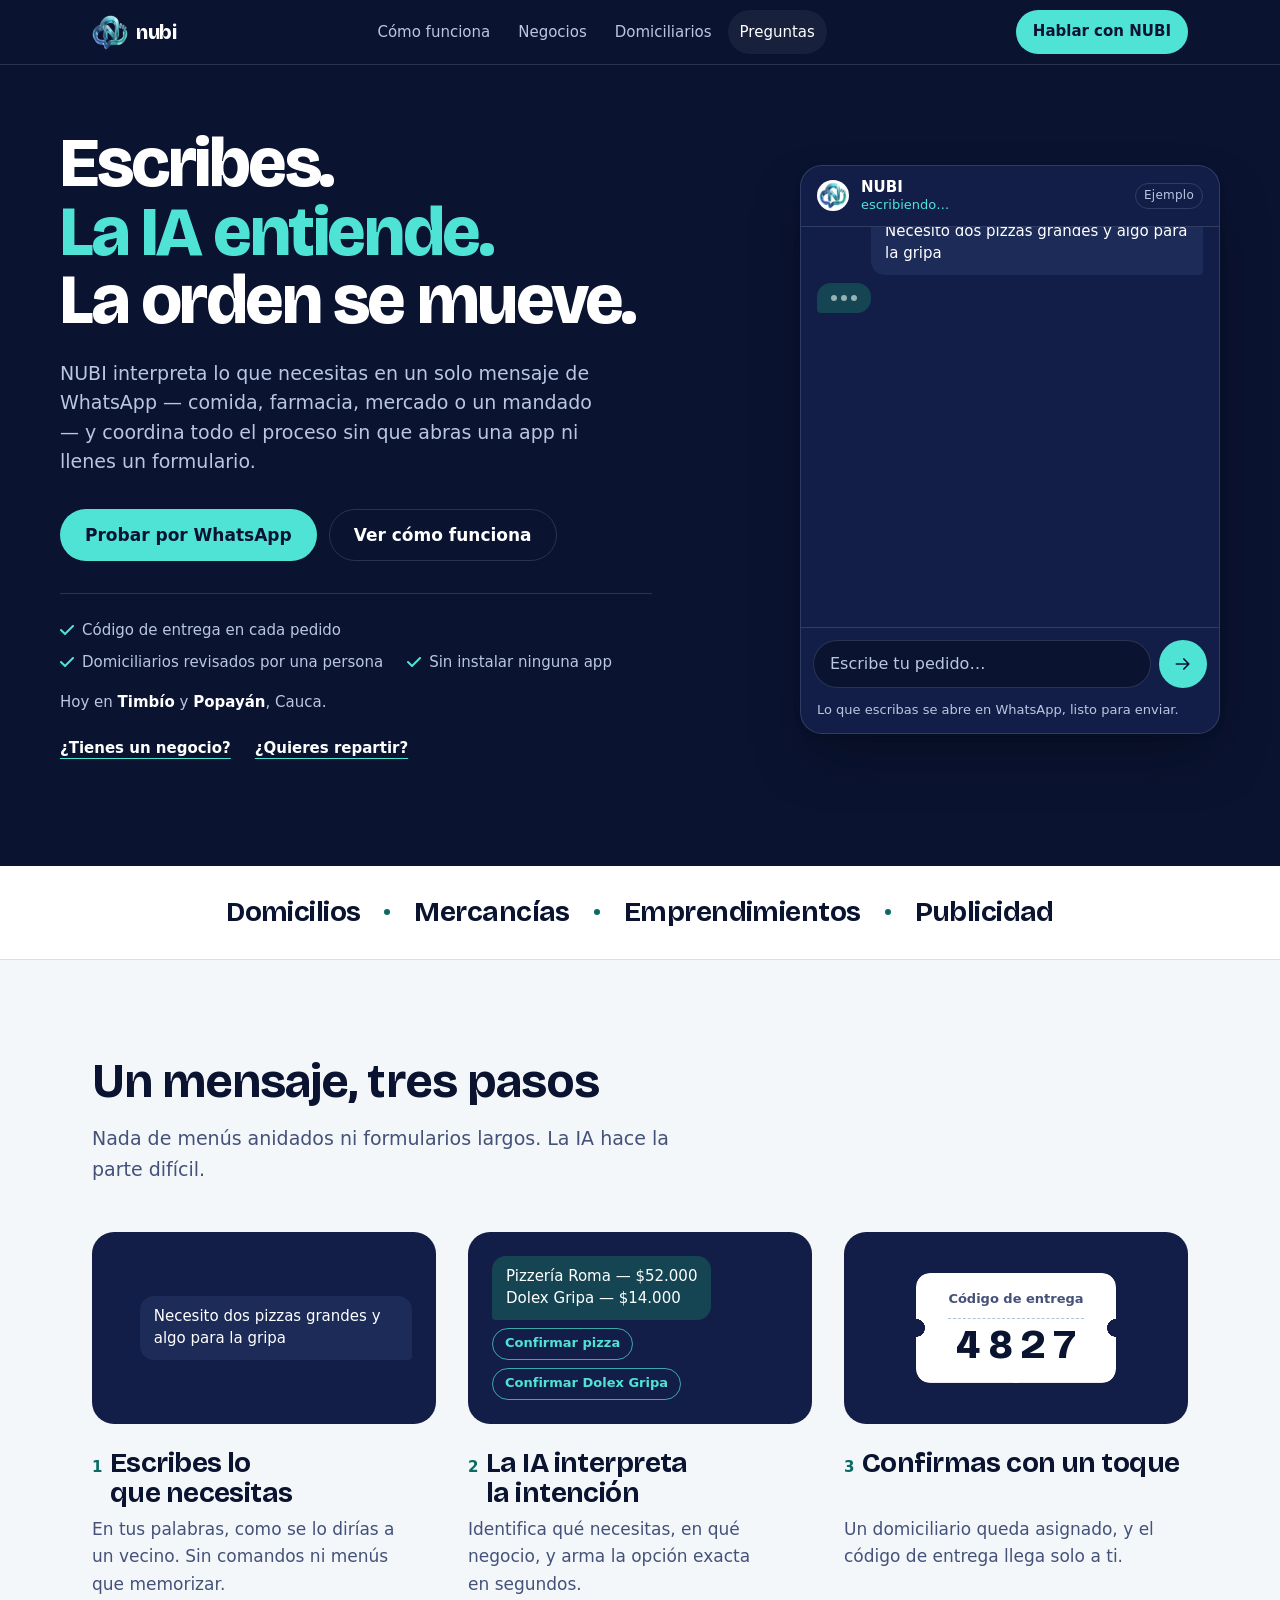
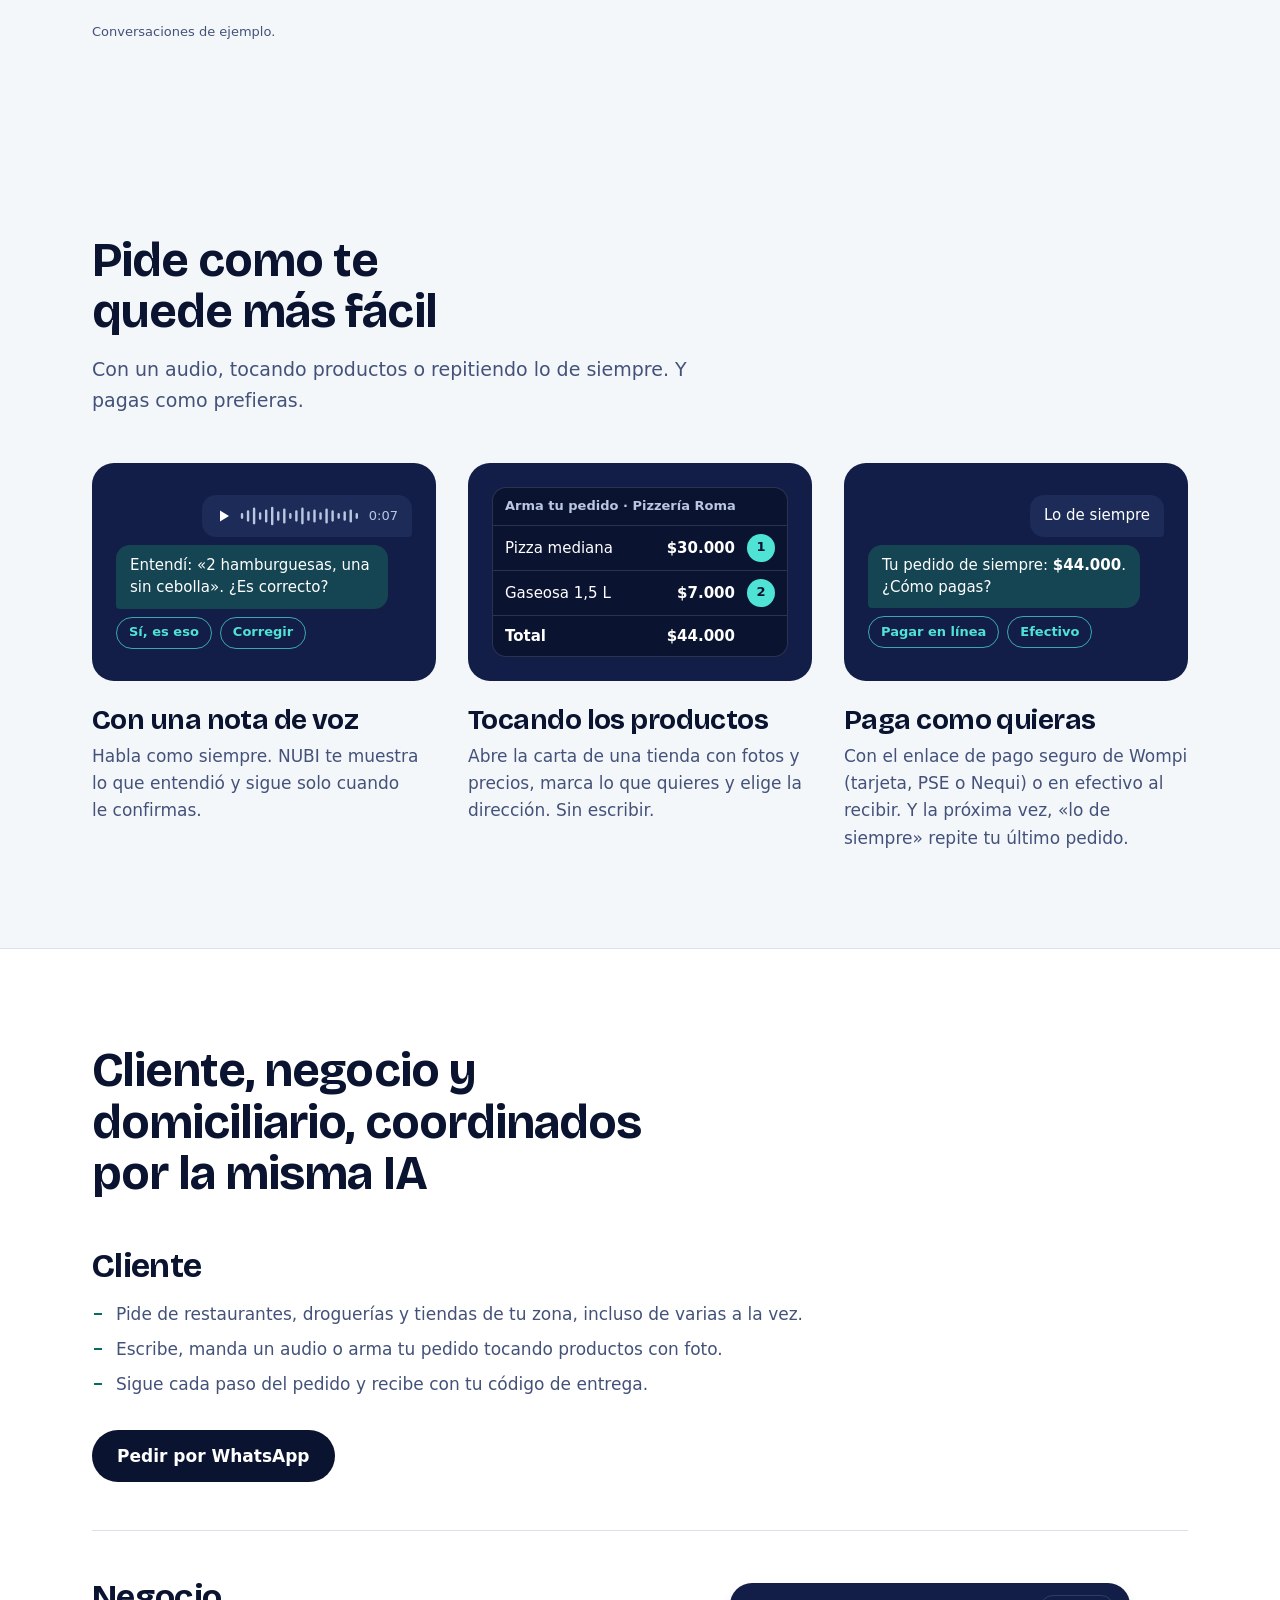
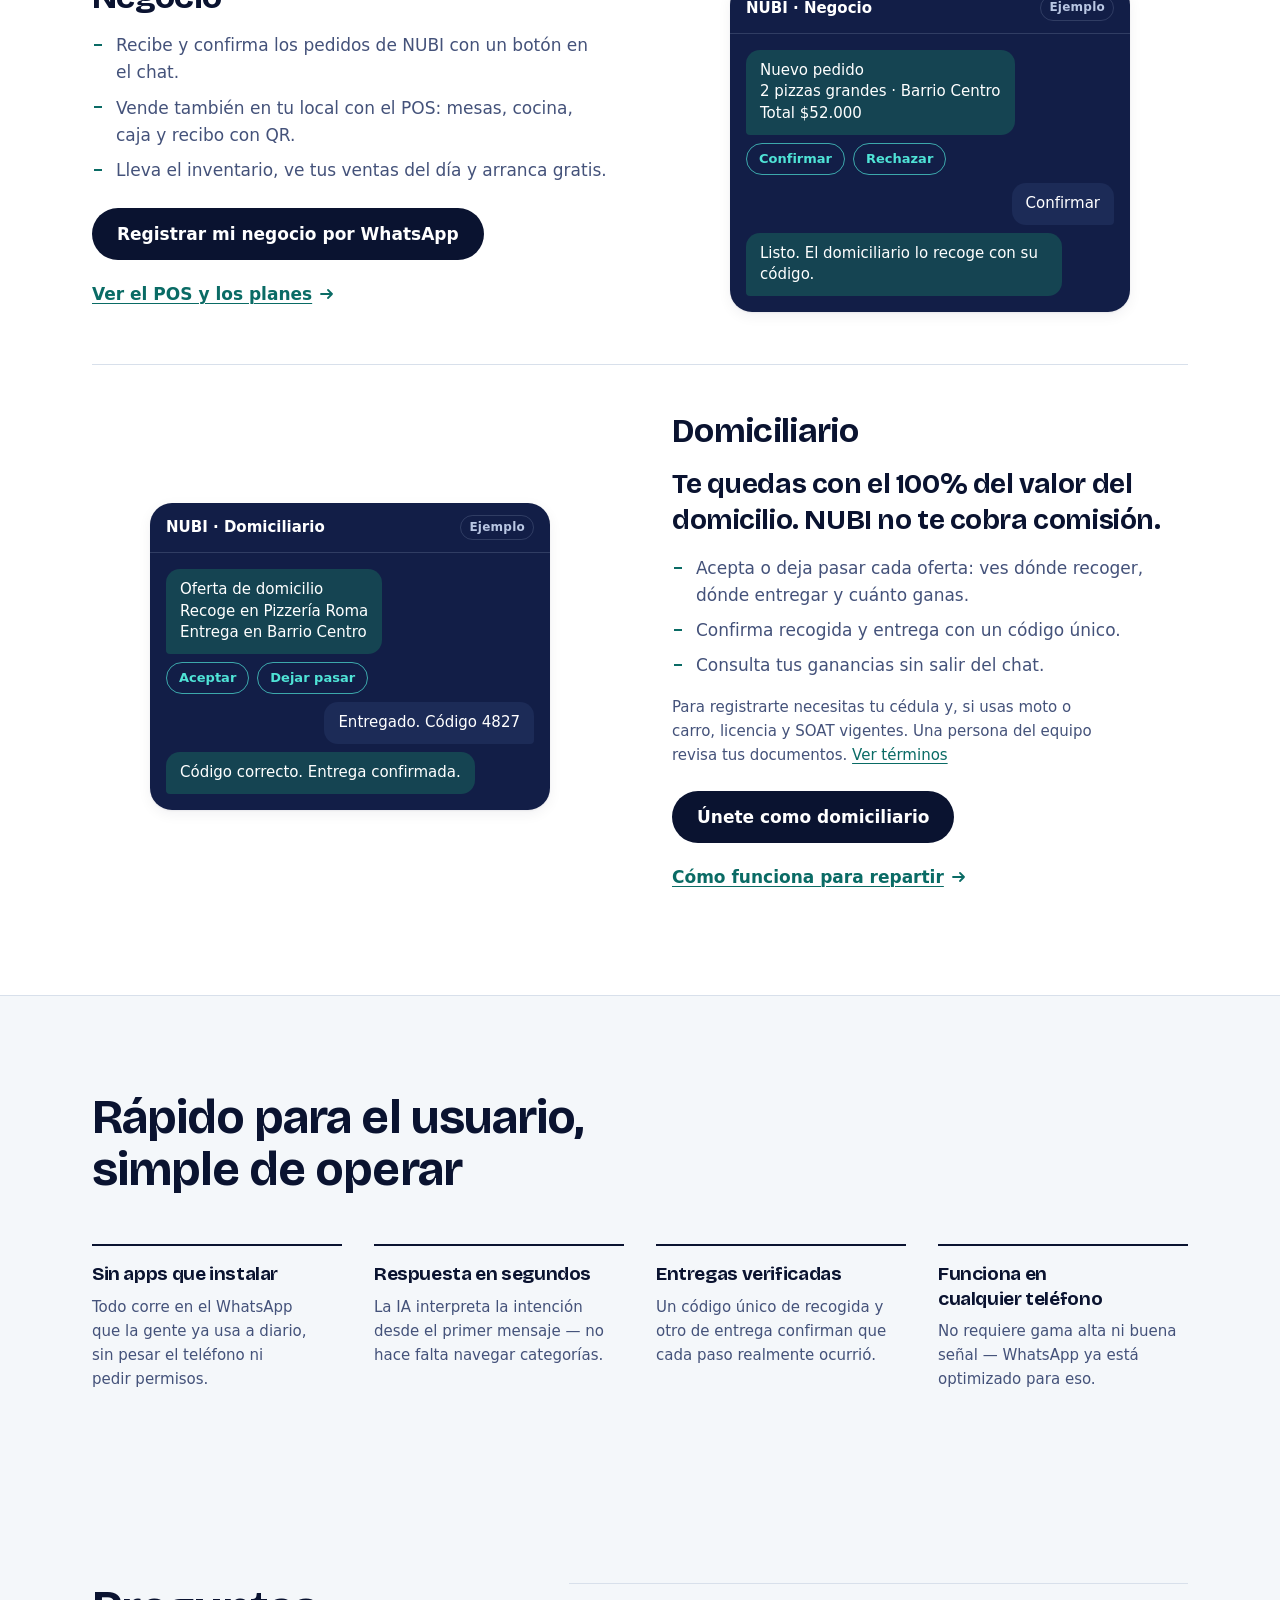
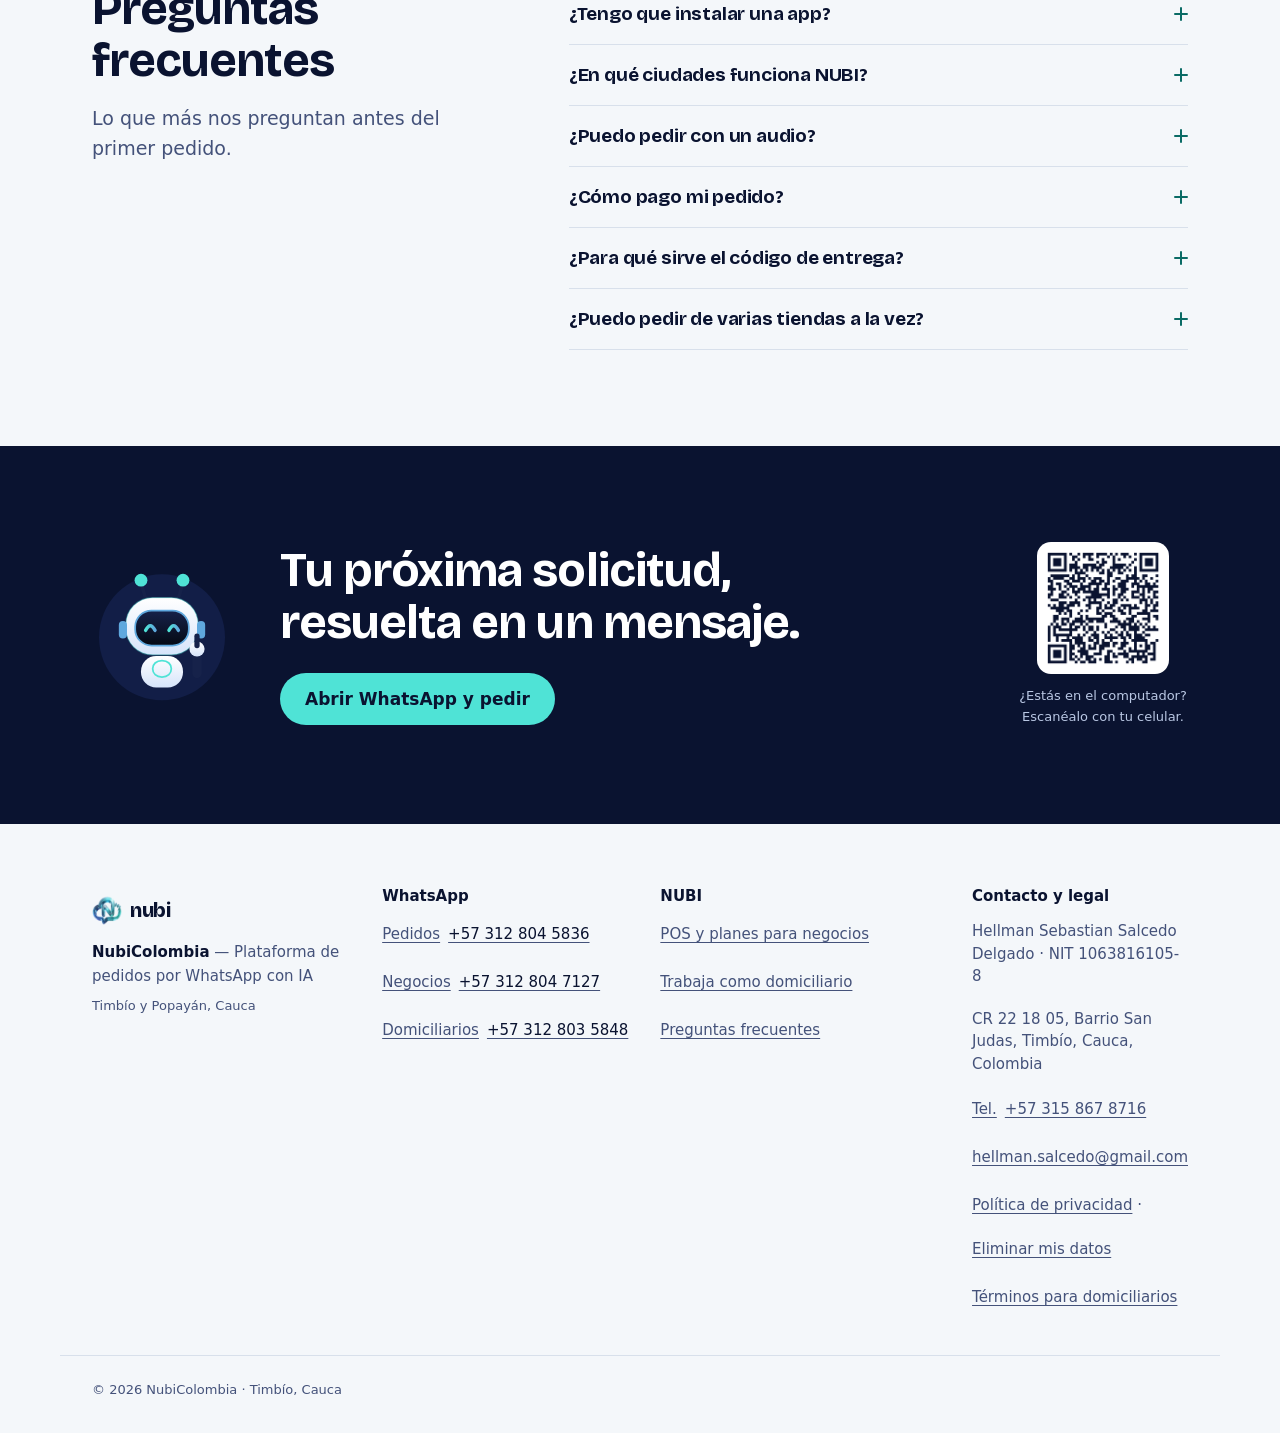
==== commit 4eaf1a68: "feat(sitio): páginas de negocios y domiciliarios, formas de pedir, preguntas frecuentes y SEO local " ====
--- a/index.html
+++ b/index.html
@@ -1,29 +1,29 @@
 <!doctype html>
-<html lang="es">
+<html lang="es-CO">
 <head>
   <meta charset="UTF-8" />
+  <meta name="viewport" content="width=device-width, initial-scale=1.0" />
   <meta name="color-scheme" content="light" />
   <script>document.documentElement.classList.add("js");</script>
-  <meta name="viewport" content="width=device-width, initial-scale=1.0" />
-  <title>NubiColombia – NUBI, pedidos por WhatsApp con IA</title>
+  <title>NUBI · Domicilios por WhatsApp en Timbío y Popayán</title>
+  <meta name="description" content="Pide comida, farmacia, mercado o un mandado con un mensaje o un audio de WhatsApp. NUBI entiende, busca el negocio y te lo lleva con código de entrega. Timbío y Popayán." />
+  <link rel="canonical" href="https://nubicolombia.com/" />
+  <meta name="robots" content="index, follow, max-image-preview:large" />
   <meta name="facebook-domain-verification" content="o4zn77hr3qa62nlp1tp60ya1061qpl" />
-  <meta name="description" content="NubiColombia: NUBI interpreta lo que necesitas por WhatsApp y mueve la orden en segundos: comida, farmacia, mercado y mandados, con IA y sin instalar nada." />
-  <link rel="canonical" href="https://nubicolombia.com/" />
 
   <meta property="og:url" content="https://nubicolombia.com/" />
   <meta property="og:type" content="website" />
   <meta property="og:site_name" content="NubiColombia" />
-  <meta property="og:title" content="NUBI — Pedidos por WhatsApp" />
-  <meta property="og:description" content="Escribes, NUBI entiende, la orden se mueve. Comida, farmacia, mercado y mandados por WhatsApp, sin instalar nada." />
-  <!-- OG/Twitter exigen URL absoluta para la imagen — los crawlers no
-       resuelven rutas relativas a la página. -->
+  <meta property="og:locale" content="es_CO" />
+  <meta property="og:title" content="NUBI · Domicilios por WhatsApp" />
+  <meta property="og:description" content="Escribes o mandas un audio, NUBI entiende y la orden se mueve. Sin instalar nada." />
   <meta property="og:image" content="https://nubicolombia.com/assets/og-cover.jpg" />
   <meta property="og:image:width" content="1200" />
   <meta property="og:image:height" content="630" />
-  <meta property="og:locale" content="es_CO" />
+  <meta property="og:image:alt" content="NUBI, pedidos por WhatsApp" />
   <meta name="twitter:card" content="summary_large_image" />
-  <meta name="twitter:title" content="NUBI — Pedidos por WhatsApp" />
-  <meta name="twitter:description" content="Escribes, NUBI entiende, la orden se mueve. Sin instalar nada." />
+  <meta name="twitter:title" content="NUBI · Domicilios por WhatsApp" />
+  <meta name="twitter:description" content="Escribes o mandas un audio, NUBI entiende y la orden se mueve. Sin instalar nada." />
   <meta name="twitter:image" content="https://nubicolombia.com/assets/og-cover.jpg" />
 
   <meta name="theme-color" content="#0A1330" />
@@ -32,30 +32,68 @@
   <link rel="icon" href="assets/favicon-32.png" sizes="32x32" type="image/png" />
   <link rel="apple-touch-icon" href="assets/apple-touch-icon.png" />
 
-  <link rel="preload" href="assets/fonts/bricolage-grotesque-latin.woff2" as="font" type="font/woff2" crossorigin />
+  <link rel="preload" href="assets/fonts/bricolage-grotesque-latin-v2.woff2" as="font" type="font/woff2" crossorigin />
   <link rel="stylesheet" href="styles.css" />
 
   <script type="application/ld+json">
   {
     "@context": "https://schema.org",
-    "@type": "LocalBusiness",
-    "name": "NubiColombia",
-    "alternateName": "NUBI",
-    "description": "Plataforma de pedidos por WhatsApp: comida, farmacia, mercado y mandados.",
-    "url": "https://nubicolombia.com/",
-    "logo": "https://nubicolombia.com/assets/apple-touch-icon.png",
-    "image": "https://nubicolombia.com/assets/og-cover.jpg",
-    "telephone": "+57 312 804 5836",
-    "email": "hellman.salcedo@gmail.com",
-    "taxID": "1063816105-8",
-    "address": {
-      "@type": "PostalAddress",
-      "streetAddress": "CR 22 18 05, Barrio San Judas",
-      "addressLocality": "Timbío",
-      "addressRegion": "Cauca",
-      "addressCountry": "CO"
-    },
-    "areaServed": "Timbío, Cauca"
+    "@graph": [
+      {
+        "@type": "Organization",
+        "@id": "https://nubicolombia.com/#org",
+        "name": "NubiColombia",
+        "alternateName": "NUBI",
+        "url": "https://nubicolombia.com/",
+        "logo": "https://nubicolombia.com/assets/apple-touch-icon.png",
+        "email": "hellman.salcedo@gmail.com",
+        "taxID": "1063816105-8",
+        "contactPoint": [
+          { "@type": "ContactPoint", "contactType": "customer service", "telephone": "+57 312 804 5836", "areaServed": "CO", "availableLanguage": "es" },
+          { "@type": "ContactPoint", "contactType": "sales", "telephone": "+57 312 804 7127", "areaServed": "CO", "availableLanguage": "es" }
+        ]
+      },
+      {
+        "@type": "WebSite",
+        "@id": "https://nubicolombia.com/#web",
+        "url": "https://nubicolombia.com/",
+        "name": "NUBI",
+        "inLanguage": "es-CO",
+        "publisher": { "@id": "https://nubicolombia.com/#org" }
+      },
+      {
+        "@type": "LocalBusiness",
+        "@id": "https://nubicolombia.com/#local",
+        "name": "NUBI – domicilios por WhatsApp",
+        "parentOrganization": { "@id": "https://nubicolombia.com/#org" },
+        "description": "Pedidos por WhatsApp con IA: comida, farmacia, mercado y mandados, con código de entrega.",
+        "url": "https://nubicolombia.com/",
+        "image": "https://nubicolombia.com/assets/og-cover.jpg",
+        "telephone": "+57 312 804 5836",
+        "address": {
+          "@type": "PostalAddress",
+          "streetAddress": "CR 22 18 05, Barrio San Judas",
+          "addressLocality": "Timbío",
+          "addressRegion": "Cauca",
+          "addressCountry": "CO"
+        },
+        "areaServed": [
+          { "@type": "City", "name": "Timbío" },
+          { "@type": "City", "name": "Popayán" }
+        ]
+      },
+      {
+        "@type": "FAQPage",
+        "mainEntity": [
+          { "@type": "Question", "name": "¿Tengo que instalar una app?", "acceptedAnswer": { "@type": "Answer", "text": "No. Todo pasa en WhatsApp: le escribes a NUBI al +57 312 804 5836 y listo." } },
+          { "@type": "Question", "name": "¿En qué ciudades funciona NUBI?", "acceptedAnswer": { "@type": "Answer", "text": "Hoy en Timbío y Popayán, en el Cauca. Pronto llegamos a más ciudades de Colombia." } },
+          { "@type": "Question", "name": "¿Puedo pedir con un audio?", "acceptedAnswer": { "@type": "Answer", "text": "Sí. Manda una nota de voz con lo que quieres. NUBI te muestra lo que entendió y sigue cuando le confirmas." } },
+          { "@type": "Question", "name": "¿Cómo pago mi pedido?", "acceptedAnswer": { "@type": "Answer", "text": "En línea con el enlace de pago seguro de Wompi (tarjeta, PSE o Nequi), o en efectivo cuando la tienda lo permite." } },
+          { "@type": "Question", "name": "¿Para qué sirve el código de entrega?", "acceptedAnswer": { "@type": "Answer", "text": "Es un número que te llega solo a ti. Se lo das al domiciliario cuando recibes el pedido: así queda confirmado que te llegó a ti." } },
+          { "@type": "Question", "name": "¿Puedo pedir de varias tiendas a la vez?", "acceptedAnswer": { "@type": "Answer", "text": "Sí. En un mismo mensaje puedes pedir, por ejemplo, una pizza y algo de la droguería. NUBI arma el pedido con cada tienda." } }
+        ]
+      }
+    ]
   }
   </script>
 </head>
@@ -64,14 +102,15 @@
 
   <nav class="site-nav" aria-label="Principal">
     <div class="nav-inner">
-      <a class="logo" href="/">
-        <img src="assets/logo-nubi-96.png" alt="" width="36" height="35" />
+      <a class="logo" href="/" aria-label="NUBI, inicio">
+        <img src="assets/logo-nubi-72.webp" alt="" width="36" height="35" />
         <span>nubi</span>
       </a>
       <div class="nav-links">
         <a href="#como-funciona">Cómo funciona</a>
-        <a href="#negocios">Negocios</a>
-        <a href="#domiciliarios">Domiciliarios</a>
+        <a href="/negocios">Negocios</a>
+        <a href="/domiciliarios">Domiciliarios</a>
+        <a href="#preguntas">Preguntas</a>
       </div>
       <a class="btn btn-primary btn-small" data-wa-text="Hola, quiero saber más sobre NUBI" href="https://wa.me/573128045836?text=Hola%2C%20quiero%20saber%20m%C3%A1s%20sobre%20NUBI" target="_blank" rel="noopener" data-cms="nav.cta">Hablar con NUBI</a>
     </div>
@@ -100,16 +139,17 @@
             <li>Domiciliarios revisados por una persona</li>
             <li>Sin instalar ninguna app</li>
           </ul>
+          <p class="hero-where">Hoy en <strong>Timbío</strong> y <strong>Popayán</strong>, Cauca.</p>
           <p class="hero-doors">
-            <a href="#negocios">¿Tienes un negocio?</a>
-            <a href="#domiciliarios">¿Quieres repartir?</a>
+            <a href="/negocios">¿Tienes un negocio?</a>
+            <a href="/domiciliarios">¿Quieres repartir?</a>
           </p>
         </div>
 
         <div class="hero-chat">
           <div class="chat" aria-label="Ejemplo de conversación con NUBI">
             <div class="chat-head">
-              <img src="assets/logo-nubi-96.png" alt="" width="32" height="31" />
+              <img src="assets/logo-nubi-72.webp" alt="" width="32" height="31" />
               <div class="chat-id">
                 <span class="chat-name">NUBI</span>
                 <span class="chat-status" data-chat-status>en línea</span>
@@ -194,6 +234,54 @@
       </div>
     </section>
 
+    <section id="pedir" class="section section-ways" aria-labelledby="ways-title">
+      <div class="wrap">
+        <div class="section-head">
+          <h2 id="ways-title">Pide como te quede más fácil</h2>
+          <p>Con un audio, tocando productos o repitiendo lo de siempre. Y pagas como prefieras.</p>
+        </div>
+
+        <div class="ways">
+          <article class="way">
+            <div class="moment" aria-hidden="true">
+              <div class="bubble in voice">
+                <svg class="voice-play" viewBox="0 0 16 16"><path d="M4 2.5v11l9-5.5z" /></svg>
+                <svg class="voice-wave" viewBox="0 0 120 24" preserveAspectRatio="none"><path d="M2 10v4M8 7v10M14 4v16M20 9v6M26 6v12M32 3v18M38 8v8M44 5v14M50 10v4M56 7v10M62 4v16M68 8v8M74 6v12M80 9v6M86 5v14M92 7v10M98 10v4M104 8v8M110 6v12M116 10v4" /></svg>
+                <span class="voice-time">0:07</span>
+              </div>
+              <div class="bubble out">Entendí: «2 hamburguesas, una sin cebolla». ¿Es correcto?</div>
+              <div class="option-row"><span class="option">Sí, es eso</span><span class="option">Corregir</span></div>
+            </div>
+            <h3>Con una nota de voz</h3>
+            <p>Habla como siempre. NUBI te muestra lo que entendió y sigue solo cuando le confirmas.</p>
+          </article>
+
+          <article class="way">
+            <div class="moment" aria-hidden="true">
+              <div class="pick">
+                <div class="pick-head">Arma tu pedido · Pizzería Roma</div>
+                <div class="pick-row"><span>Pizza mediana</span><b>$30.000</b><span class="pick-qty">1</span></div>
+                <div class="pick-row"><span>Gaseosa 1,5 L</span><b>$7.000</b><span class="pick-qty">2</span></div>
+                <div class="pick-row total"><span>Total</span><b>$44.000</b><span></span></div>
+              </div>
+            </div>
+            <h3>Tocando los productos</h3>
+            <p>Abre la carta de una tienda con fotos y precios, marca lo que quieres y elige la dirección. Sin escribir.</p>
+          </article>
+
+          <article class="way">
+            <div class="moment" aria-hidden="true">
+              <div class="bubble in">Lo de siempre</div>
+              <div class="bubble out">Tu pedido de siempre: <b>$44.000</b>. ¿Cómo pagas?</div>
+              <div class="option-row"><span class="option">Pagar en línea</span><span class="option">Efectivo</span></div>
+            </div>
+            <h3>Paga como quieras</h3>
+            <p>Con el enlace de pago seguro de Wompi (tarjeta, PSE o Nequi) o en efectivo al recibir. Y la próxima vez, «lo de siempre» repite tu último pedido.</p>
+          </article>
+        </div>
+      </div>
+    </section>
+
     <section id="roles" class="section section-roles" aria-labelledby="roles-title">
       <div class="wrap">
         <div class="section-head">
@@ -204,9 +292,9 @@
           <div class="role-copy">
             <h3 data-cms="roles.cards.0.title">Cliente</h3>
             <ul class="role-list" data-cms-list="roles.cards.0.items">
-              <li>Busca negocios aprobados y su menú en el momento.</li>
-              <li>Arma el carrito y confirma el pedido por chat.</li>
-              <li>Sigue el estado y su historial sin salir de WhatsApp.</li>
+              <li>Pide de restaurantes, droguerías y tiendas de tu zona, incluso de varias a la vez.</li>
+              <li>Escribe, manda un audio o arma tu pedido tocando productos con foto.</li>
+              <li>Sigue cada paso del pedido y recibe con tu código de entrega.</li>
             </ul>
           </div>
           <a class="btn btn-dark" data-wa-text="Hola, quiero pedir algo" href="https://wa.me/573128045836?text=Hola%2C%20quiero%20pedir%20algo" target="_blank" rel="noopener" data-cms="roles.cards.0.cta">Pedir por WhatsApp</a>
@@ -216,20 +304,23 @@
           <div class="role-copy">
             <h3 data-cms="roles.cards.1.title">Negocio</h3>
             <ul class="role-list" data-cms-list="roles.cards.1.items">
-              <li>Recibe, confirma y prepara pedidos desde el chat.</li>
-              <li>Marca listo y despacha sin panel externo.</li>
-              <li>Actualiza disponibilidad del menú en tiempo real.</li>
+              <li>Recibe y confirma los pedidos de NUBI con un botón en el chat.</li>
+              <li>Vende también en tu local con el POS: mesas, cocina, caja y recibo con QR.</li>
+              <li>Lleva el inventario, ve tus ventas del día y arranca gratis.</li>
             </ul>
-            <a class="btn btn-dark" data-wa-text="Hola, quiero registrar mi negocio en NUBI" data-wa-channel="negocios" href="https://wa.me/573128047127?text=Hola%2C%20quiero%20registrar%20mi%20negocio%20en%20NUBI" target="_blank" rel="noopener" data-cms="roles.cards.1.cta">Registrar mi negocio por WhatsApp</a>
+            <div class="role-actions">
+              <a class="btn btn-dark" data-wa-text="Hola, quiero registrar mi negocio en NUBI" data-wa-channel="negocios" href="https://wa.me/573128047127?text=Hola%2C%20quiero%20registrar%20mi%20negocio%20en%20NUBI" target="_blank" rel="noopener" data-cms="roles.cards.1.cta">Registrar mi negocio por WhatsApp</a>
+              <a class="link-more" href="/negocios">Ver el POS y los planes</a>
+            </div>
           </div>
           <div class="role-screen" aria-hidden="true">
             <div class="screen">
               <div class="screen-head">NUBI · Negocio <span class="chat-tag">Ejemplo</span></div>
               <div class="screen-body">
                 <div class="bubble out">Nuevo pedido<br />2 pizzas grandes · Barrio Centro<br />Total $52.000</div>
-                <div class="option-row"><span class="option">Aceptar</span><span class="option">Rechazar</span></div>
-                <div class="bubble in">Aceptar</div>
-                <div class="bubble out">Listo. Avísame cuando esté para despachar.</div>
+                <div class="option-row"><span class="option">Confirmar</span><span class="option">Rechazar</span></div>
+                <div class="bubble in">Confirmar</div>
+                <div class="bubble out">Listo. El domiciliario lo recoge con su código.</div>
               </div>
             </div>
           </div>
@@ -240,12 +331,15 @@
             <h3 data-cms="roles.cards.2.title">Domiciliario</h3>
             <p class="role-fact">Te quedas con el 100% del valor del domicilio. NUBI no te cobra comisión.</p>
             <ul class="role-list" data-cms-list="roles.cards.2.items">
-              <li>Acepta o rechaza ofertas según su zona.</li>
+              <li>Acepta o deja pasar cada oferta: ves dónde recoger, dónde entregar y cuánto ganas.</li>
               <li>Confirma recogida y entrega con un código único.</li>
-              <li>Consulta sus ganancias sin salir del chat.</li>
+              <li>Consulta tus ganancias sin salir del chat.</li>
             </ul>
             <p class="role-note">Para registrarte necesitas tu cédula y, si usas moto o carro, licencia y SOAT vigentes. Una persona del equipo revisa tus documentos. <a href="/terminos-domiciliarios">Ver términos</a></p>
-            <a class="btn btn-dark" data-wa-text="Hola, quiero ser domiciliario en NUBI" data-wa-channel="domiciliarios" href="https://wa.me/573128035848?text=Hola%2C%20quiero%20ser%20domiciliario%20en%20NUBI" target="_blank" rel="noopener" data-cms="roles.cards.2.cta">Únete como domiciliario</a>
+            <div class="role-actions">
+              <a class="btn btn-dark" data-wa-text="Hola, quiero ser domiciliario en NUBI" data-wa-channel="domiciliarios" href="https://wa.me/573128035848?text=Hola%2C%20quiero%20ser%20domiciliario%20en%20NUBI" target="_blank" rel="noopener" data-cms="roles.cards.2.cta">Únete como domiciliario</a>
+              <a class="link-more" href="/domiciliarios">Cómo funciona para repartir</a>
+            </div>
           </div>
           <div class="role-screen" aria-hidden="true">
             <div class="screen">
@@ -289,15 +383,50 @@
       </div>
     </section>
 
+    <section id="preguntas" class="section section-faq" aria-labelledby="faq-title">
+      <div class="wrap faq-wrap">
+        <div class="section-head">
+          <h2 id="faq-title">Preguntas frecuentes</h2>
+          <p>Lo que más nos preguntan antes del primer pedido.</p>
+        </div>
+        <div class="faq">
+          <details>
+            <summary>¿Tengo que instalar una app?</summary>
+            <p>No. Todo pasa en WhatsApp: le escribes a NUBI al +57 312 804 5836 y listo.</p>
+          </details>
+          <details>
+            <summary>¿En qué ciudades funciona NUBI?</summary>
+            <p>Hoy en Timbío y Popayán, en el Cauca. Pronto llegamos a más ciudades de Colombia.</p>
+          </details>
+          <details>
+            <summary>¿Puedo pedir con un audio?</summary>
+            <p>Sí. Manda una nota de voz con lo que quieres. NUBI te muestra lo que entendió y sigue cuando le confirmas.</p>
+          </details>
+          <details>
+            <summary>¿Cómo pago mi pedido?</summary>
+            <p>En línea con el enlace de pago seguro de Wompi (tarjeta, PSE o Nequi), o en efectivo cuando la tienda lo permite.</p>
+          </details>
+          <details>
+            <summary>¿Para qué sirve el código de entrega?</summary>
+            <p>Es un número que te llega solo a ti. Se lo das al domiciliario cuando recibes el pedido: así queda confirmado que te llegó a ti.</p>
+          </details>
+          <details>
+            <summary>¿Puedo pedir de varias tiendas a la vez?</summary>
+            <p>Sí. En un mismo mensaje puedes pedir, por ejemplo, una pizza y algo de la droguería. NUBI arma el pedido con cada tienda.</p>
+          </details>
+        </div>
+      </div>
+    </section>
+
     <section class="closing band-night" aria-labelledby="close-title">
       <div class="wrap closing-inner">
-        <img class="closing-mascot" src="assets/nubi-bot-static.svg" alt="" width="160" height="160" loading="lazy" />
+        <img class="closing-mascot" src="assets/nubi-bot-static.svg" alt="" width="160" height="160" loading="lazy" decoding="async" />
         <div class="closing-copy">
           <h2 id="close-title" data-cms="finalCta.title">Tu próxima solicitud, resuelta en un mensaje.</h2>
           <a class="btn btn-primary" data-wa-text="Hola, quiero probar NUBI" href="https://wa.me/573128045836?text=Hola%2C%20quiero%20probar%20NUBI" target="_blank" rel="noopener" data-cms="finalCta.button">Abrir WhatsApp y pedir</a>
         </div>
         <figure class="closing-qr">
-          <img src="assets/qr-nubi-pedidos.png" alt="Código QR para pedir por WhatsApp" width="132" height="132" loading="lazy" />
+          <img src="assets/qr-nubi-pedidos.png" alt="Código QR para pedir por WhatsApp" width="132" height="132" loading="lazy" decoding="async" />
           <figcaption>¿Estás en el computador? Escanéalo con tu celular.</figcaption>
         </figure>
       </div>
@@ -308,11 +437,12 @@
   <footer class="site-footer">
     <div class="wrap footer-grid">
       <div class="footer-brand">
-        <a class="logo" href="/">
-          <img src="assets/logo-nubi-96.png" alt="" width="30" height="29" />
+        <a class="logo" href="/" aria-label="NUBI, inicio">
+          <img src="assets/logo-nubi-72.webp" alt="" width="30" height="29" loading="lazy" decoding="async" />
           <span>nubi</span>
         </a>
         <p><strong>NubiColombia</strong> — <span data-cms="contact.tagline">Plataforma de pedidos por WhatsApp con IA</span></p>
+        <p class="footer-where">Timbío y Popayán, Cauca</p>
       </div>
 
       <div class="footer-col">
@@ -325,20 +455,22 @@
       </div>
 
       <div class="footer-col">
-        <h2 class="footer-title">Contacto y responsable</h2>
+        <h2 class="footer-title">NUBI</h2>
+        <ul>
+          <li><a href="/negocios">POS y planes para negocios</a></li>
+          <li><a href="/domiciliarios">Trabaja como domiciliario</a></li>
+          <li><a href="/#preguntas">Preguntas frecuentes</a></li>
+        </ul>
+      </div>
+
+      <div class="footer-col">
+        <h2 class="footer-title">Contacto y legal</h2>
         <ul>
           <li><span data-cms="contact.legalName">Hellman Sebastian Salcedo Delgado</span> · NIT <span data-cms="contact.nit">1063816105-8</span></li>
           <li data-cms="contact.address">CR 22 18 05, Barrio San Judas, Timbío, Cauca, Colombia</li>
           <li><a href="tel:+573158678716" data-contact-phone>Tel. <span data-cms="contact.phone">+57 315 867 8716</span></a></li>
           <li><a href="mailto:hellman.salcedo@gmail.com" data-contact-email data-cms="contact.email">hellman.salcedo@gmail.com</a></li>
-        </ul>
-      </div>
-
-      <div class="footer-col">
-        <h2 class="footer-title">Legal</h2>
-        <ul>
-          <li><a href="/privacidad">Política de privacidad</a></li>
-          <li><a href="/privacidad#eliminacion">Eliminar mis datos</a></li>
+          <li><a href="/privacidad">Política de privacidad</a> · <a href="/privacidad#eliminacion">Eliminar mis datos</a></li>
           <li><a href="/terminos-domiciliarios">Términos para domiciliarios</a></li>
         </ul>
       </div>
@@ -346,6 +478,6 @@
     <div class="wrap footer-base">© 2026 NubiColombia · Timbío, Cauca</div>
   </footer>
 
-  <script src="script.js"></script>
+  <script src="script.js" defer></script>
 </body>
 </html>
--- a/styles.css
+++ b/styles.css
@@ -10,7 +10,7 @@
   font-style: normal;
   font-weight: 600 800;
   font-display: swap;
-  src: url('assets/fonts/bricolage-grotesque-latin.woff2') format('woff2');
+  src: url('assets/fonts/bricolage-grotesque-latin-v2.woff2') format('woff2');
   unicode-range: U+0000-00FF, U+0131, U+0152-0153, U+02BB-02BC, U+02C6, U+02DA, U+02DC, U+0304, U+0308, U+0329, U+2000-206F, U+20AC, U+2122, U+2191, U+2193, U+2212, U+2215, U+FEFF, U+FFFD;
 }
 
@@ -588,6 +588,168 @@
 .footer-col a span[data-wa-display] { color: var(--ink); font-variant-numeric: tabular-nums; white-space: nowrap; }
 .footer-col li:not(:has(a)) { padding: var(--s-2) 0; }
 .footer-base { margin-top: var(--s-6); padding-top: var(--s-5); border-top: 1px solid var(--line); font-size: var(--t-xs); }
+
+/* ---------- portada: dónde estamos ---------- */
+.hero-where { margin-top: var(--s-4); font-size: var(--t-sm); color: var(--on-night-2); }
+.hero-where strong { color: var(--on-night); font-weight: 650; }
+
+/* ---------- formas de pedir ---------- */
+.ways { display: grid; grid-template-columns: repeat(3, minmax(0, 1fr)); gap: var(--s-6); }
+.way { display: grid; grid-row: span 3; grid-template-rows: subgrid; row-gap: 0; }
+.way h3 { font-size: var(--t-xl); margin-bottom: var(--s-2); }
+.way p { color: var(--ink-2); max-width: 36ch; }
+
+/* Nota de voz: play, onda y duración */
+.bubble.voice { display: flex; align-items: center; gap: var(--s-2); min-width: 210px; }
+.voice-play { width: 16px; height: 16px; flex: none; fill: var(--on-night); }
+.voice-wave { flex: 1; height: 22px; fill: none; stroke: var(--on-night-2); stroke-width: 2.4; stroke-linecap: round; }
+.voice-time { font-size: var(--t-xs); color: var(--on-night-2); font-variant-numeric: tabular-nums; }
+
+/* Arma tu pedido: lista de productos con cantidad */
+.pick { background: var(--night); border: 1px solid var(--line-night); border-radius: var(--r-md); overflow: hidden; font-size: var(--t-sm); color: var(--on-night); }
+.pick-head { padding: var(--s-2) var(--s-3); border-bottom: 1px solid var(--line-night); font-weight: 650; font-size: var(--t-xs); color: var(--on-night-2); }
+.pick-row { display: grid; grid-template-columns: 1fr auto 28px; align-items: center; gap: var(--s-3); padding: var(--s-2) var(--s-3); border-bottom: 1px solid var(--line-night); }
+.pick-row b { font-weight: 600; font-variant-numeric: tabular-nums; }
+.pick-qty { display: inline-grid; place-items: center; width: 28px; height: 28px; border-radius: 50%; background: var(--cyan); color: var(--night); font-weight: 700; font-size: var(--t-xs); font-variant-numeric: tabular-nums; }
+.pick-row.total { border-bottom: 0; font-weight: 650; }
+
+/* ---------- acciones de cada rol ---------- */
+.role-actions { display: flex; flex-wrap: wrap; align-items: center; gap: var(--s-3) var(--s-5); margin-top: var(--s-5); }
+.role-actions .btn { margin-top: 0; }
+.link-more { display: inline-flex; align-items: center; gap: var(--s-2); min-height: 44px; font-weight: 650; }
+.link-more::after { content: ''; width: 14px; height: 10px; background: currentColor;
+  -webkit-mask: url("data:image/svg+xml,%3Csvg xmlns='http://www.w3.org/2000/svg' viewBox='0 0 14 10'%3E%3Cpath d='M1 5h11M8 1l4 4-4 4' fill='none' stroke='black' stroke-width='1.8' stroke-linecap='round' stroke-linejoin='round'/%3E%3C/svg%3E") center / contain no-repeat;
+          mask: url("data:image/svg+xml,%3Csvg xmlns='http://www.w3.org/2000/svg' viewBox='0 0 14 10'%3E%3Cpath d='M1 5h11M8 1l4 4-4 4' fill='none' stroke='black' stroke-width='1.8' stroke-linecap='round' stroke-linejoin='round'/%3E%3C/svg%3E") center / contain no-repeat;
+  transition: transform var(--dur-1) var(--ease-out); }
+.link-more:hover::after { transform: translateX(3px); }
+.band-night .link-more { color: var(--on-night); }
+.band-night .link-more:hover { color: var(--cyan-soft); }
+
+/* ---------- preguntas frecuentes ---------- */
+.faq-wrap { display: grid; grid-template-columns: minmax(0, 0.8fr) minmax(0, 1.2fr); gap: var(--s-8); align-items: start; }
+.faq-wrap .section-head { margin-bottom: 0; position: sticky; top: 96px; }
+.faq { border-top: 1px solid var(--line); }
+.faq details { border-bottom: 1px solid var(--line); }
+.faq summary {
+  display: flex; align-items: center; justify-content: space-between; gap: var(--s-4);
+  min-height: 60px; padding: var(--s-3) 0; cursor: pointer; list-style: none;
+  font-family: var(--font-display); font-weight: 700; font-size: var(--t-lg); line-height: 1.3; letter-spacing: -0.01em;
+}
+.faq summary::-webkit-details-marker { display: none; }
+.faq summary::after {
+  content: ''; flex: none; width: 14px; height: 14px; background: var(--teal);
+  -webkit-mask: url("data:image/svg+xml,%3Csvg xmlns='http://www.w3.org/2000/svg' viewBox='0 0 14 14'%3E%3Cpath d='M7 1v12M1 7h12' fill='none' stroke='black' stroke-width='2' stroke-linecap='round'/%3E%3C/svg%3E") center / contain no-repeat;
+          mask: url("data:image/svg+xml,%3Csvg xmlns='http://www.w3.org/2000/svg' viewBox='0 0 14 14'%3E%3Cpath d='M7 1v12M1 7h12' fill='none' stroke='black' stroke-width='2' stroke-linecap='round'/%3E%3C/svg%3E") center / contain no-repeat;
+  transition: transform var(--dur-2) var(--ease-out);
+}
+.faq details[open] summary::after { transform: rotate(45deg); }
+.faq summary:hover { color: var(--teal-strong); }
+.faq details p { padding: 0 0 var(--s-5); color: var(--ink-2); max-width: 60ch; }
+
+.footer-where { margin-top: var(--s-2); font-size: var(--t-xs); }
+
+/* =========================================================================
+   Páginas de público: negocios y domiciliarios
+   ========================================================================= */
+.page-hero { padding: var(--s-8) var(--gutter) var(--s-9); }
+.page-hero-inner {
+  max-width: var(--max); margin: 0 auto;
+  display: grid; grid-template-columns: minmax(0, 1fr) minmax(0, 0.95fr); gap: var(--s-8); align-items: center;
+}
+.page-hero h1 { font-size: clamp(2.25rem, 1.4rem + 3vw, 3.75rem); font-weight: 800; line-height: 1; letter-spacing: -0.03em; }
+.page-hero h1 em { font-style: normal; color: var(--cyan); }
+.page-hero .hero-sub { margin-top: var(--s-5); }
+
+/* Bloques de función: texto y una pantalla de ejemplo, alternados */
+.feature { display: grid; grid-template-columns: minmax(0, 1fr) minmax(0, 1fr); gap: var(--s-8); align-items: center; padding: var(--s-7) 0; border-top: 1px solid var(--line); }
+.feature:first-of-type { border-top: 0; padding-top: 0; }
+.feature-flip .feature-copy { order: 2; }
+.feature h3 { font-size: clamp(1.5rem, 1.2rem + 1.2vw, 2.125rem); margin-bottom: var(--s-4); }
+.feature-copy > p { color: var(--ink-2); max-width: 46ch; margin-bottom: var(--s-4); }
+.feature-tag { display: inline-block; margin-top: var(--s-4); padding: 4px var(--s-3); border: 1px solid var(--line-strong); border-radius: var(--r-pill); font-size: var(--t-xs); font-weight: 600; color: var(--ink-2); }
+
+/* POS de ejemplo: talón de la cuenta de una mesa */
+.pos-mock { max-width: 400px; margin: 0 auto; background: var(--night-2); border-radius: var(--r-lg); box-shadow: var(--shadow-1); overflow: hidden; color: var(--on-night); }
+.pos-mock-body { padding: var(--s-4); display: flex; flex-direction: column; gap: var(--s-3); }
+.tables { display: grid; grid-template-columns: repeat(4, 1fr); gap: var(--s-2); }
+.table-dot { display: grid; place-items: center; height: 44px; border-radius: var(--r-sm); border: 1px dashed var(--line-night); font-family: var(--font-display); font-weight: 700; font-size: var(--t-sm); color: var(--on-night-2); }
+.table-dot.busy { border: 1px solid var(--cyan); background: rgba(79, 227, 214, 0.12); color: var(--on-night); }
+.table-dot.paying { border: 1px solid var(--cyan-soft); background: rgba(155, 246, 236, 0.06); color: var(--cyan-soft); }
+.bill { background: var(--surface); color: var(--ink); border-radius: var(--r-md); padding: var(--s-3) var(--s-4); font-size: var(--t-sm); }
+.bill-head { display: flex; justify-content: space-between; padding-bottom: var(--s-2); margin-bottom: var(--s-2); border-bottom: 1px dashed var(--line-strong); font-weight: 650; }
+.bill-row { display: flex; justify-content: space-between; gap: var(--s-3); padding: 2px 0; color: var(--ink-2); }
+.bill-row b { color: var(--ink); font-weight: 600; font-variant-numeric: tabular-nums; }
+.bill-row small { display: block; font-size: var(--t-xs); color: var(--teal); }
+.bill-total { display: flex; justify-content: space-between; margin-top: var(--s-2); padding-top: var(--s-2); border-top: 1px solid var(--line); font-family: var(--font-display); font-weight: 800; font-size: var(--t-lg); font-variant-numeric: tabular-nums; }
+.pay-split { display: flex; flex-wrap: wrap; gap: var(--s-2); }
+
+/* Ventas del día: barras dibujadas a mano (sin librerías) */
+.mini-chart { width: 100%; height: 120px; }
+.mini-chart .bar { fill: var(--cyan); }
+.mini-chart .bar.past { fill: var(--bubble-out); }
+.mini-chart .base { stroke: var(--line-night); stroke-width: 1; }
+.mini-legend { display: flex; justify-content: space-between; font-size: var(--t-xs); color: var(--on-night-2); font-variant-numeric: tabular-nums; }
+.stat-line { display: flex; align-items: baseline; justify-content: space-between; gap: var(--s-3); }
+.stat-line strong { font-family: var(--font-display); font-weight: 800; font-size: 1.75rem; letter-spacing: -0.02em; font-variant-numeric: tabular-nums; }
+.stat-line span { font-size: var(--t-xs); color: var(--on-night-2); }
+.stat-line .up { color: var(--cyan-soft); font-weight: 650; }
+
+/* Lista con check en claro */
+.check-list li { position: relative; padding-left: var(--s-6); margin-bottom: var(--s-3); color: var(--ink-2); }
+.check-list li::before {
+  content: ''; position: absolute; left: 0; top: 0.45em; width: 14px; height: 10px; background: var(--teal);
+  -webkit-mask: url("data:image/svg+xml,%3Csvg xmlns='http://www.w3.org/2000/svg' viewBox='0 0 14 10'%3E%3Cpath d='M1 5l4 4 8-8' fill='none' stroke='black' stroke-width='2' stroke-linecap='round' stroke-linejoin='round'/%3E%3C/svg%3E") center / contain no-repeat;
+          mask: url("data:image/svg+xml,%3Csvg xmlns='http://www.w3.org/2000/svg' viewBox='0 0 14 10'%3E%3Cpath d='M1 5l4 4 8-8' fill='none' stroke='black' stroke-width='2' stroke-linecap='round' stroke-linejoin='round'/%3E%3C/svg%3E") center / contain no-repeat;
+}
+.check-list b { color: var(--ink); font-weight: 650; }
+
+/* Planes: columnas comparables, en el celular se deslizan */
+.plans { display: grid; grid-template-columns: repeat(5, minmax(0, 1fr)); gap: var(--s-3); align-items: stretch; }
+.plan { display: flex; flex-direction: column; padding: var(--s-5); background: var(--surface); border: 1px solid var(--line); border-radius: var(--r-lg); }
+.plan.featured { border: 2px solid var(--night); }
+.plan-name { font-family: var(--font-display); font-weight: 800; font-size: var(--t-xl); letter-spacing: -0.02em; }
+.plan-for { margin-top: var(--s-1); min-height: 4.2em; font-size: var(--t-xs); color: var(--ink-2); line-height: 1.4; }
+.plan-price { margin-top: var(--s-4); font-family: var(--font-display); font-weight: 800; font-size: 1.875rem; letter-spacing: -0.02em; font-variant-numeric: tabular-nums; line-height: 1.1; }
+.plan-price small { display: block; margin-top: 2px; font-family: var(--font-body); font-weight: 400; font-size: var(--t-xs); color: var(--ink-2); letter-spacing: 0; }
+.plan ul { margin-top: var(--s-4); padding-top: var(--s-4); border-top: 1px solid var(--line); font-size: var(--t-sm); flex: 1; }
+.plan li { position: relative; padding-left: var(--s-5); margin-bottom: var(--s-2); color: var(--ink-2); line-height: 1.45; }
+.plan li::before { content: ''; position: absolute; left: 2px; top: 0.65em; width: 8px; height: 2px; background: var(--teal); }
+.plan li.lead { padding-left: 0; color: var(--ink); font-weight: 650; }
+.plan li.lead::before { display: none; }
+.plans-note { margin-top: var(--s-5); font-size: var(--t-sm); color: var(--ink-2); max-width: 70ch; }
+.plans-note a { font-weight: 650; }
+
+/* Pasos del registro de domiciliario */
+.journey { display: grid; grid-template-columns: repeat(4, minmax(0, 1fr)); gap: var(--s-6); counter-reset: j; }
+.journey li { counter-increment: j; padding-top: var(--s-4); border-top: 2px solid var(--ink); }
+.journey li::before { content: counter(j); display: block; margin-bottom: var(--s-2); font-weight: 650; font-size: var(--t-sm); color: var(--teal); font-variant-numeric: tabular-nums; }
+.journey h3 { font-size: var(--t-lg); line-height: 1.3; margin-bottom: var(--s-2); }
+.journey p { font-size: var(--t-sm); color: var(--ink-2); }
+
+.big-fact { font-family: var(--font-display); font-weight: 800; font-size: clamp(3.5rem, 2rem + 6vw, 6rem); line-height: 0.9; letter-spacing: -0.04em; color: var(--cyan); }
+.big-fact-wrap { display: flex; align-items: flex-end; gap: var(--s-4); }
+.big-fact-wrap p { max-width: 22ch; padding-bottom: var(--s-2); color: var(--on-night-2); }
+
+@media (max-width: 1020px) {
+  .plans { grid-template-columns: repeat(5, minmax(240px, 1fr)); overflow-x: auto; scroll-snap-type: x mandatory; padding-bottom: var(--s-3); margin-inline: calc(var(--gutter) * -1); padding-inline: var(--gutter); scrollbar-width: thin; }
+  .plan { scroll-snap-align: start; }
+  .journey { grid-template-columns: repeat(2, minmax(0, 1fr)); }
+}
+@media (max-width: 900px) {
+  .ways { grid-template-columns: minmax(0, 1fr); gap: var(--s-7); }
+  .way { grid-row: auto; grid-template-rows: none; }
+  .faq-wrap { grid-template-columns: minmax(0, 1fr); gap: var(--s-5); }
+  .faq-wrap .section-head { position: static; }
+  .page-hero-inner { grid-template-columns: minmax(0, 1fr); gap: var(--s-7); }
+  .feature { grid-template-columns: minmax(0, 1fr); gap: var(--s-6); }
+  .feature-flip .feature-copy { order: 0; }
+}
+@media (max-width: 600px) {
+  .page-hero { padding: var(--s-6) var(--gutter) var(--s-8); }
+  .journey { grid-template-columns: minmax(0, 1fr); gap: var(--s-5); }
+  .role-actions .btn { width: 100%; }
+  .bubble.voice { min-width: 0; }
+}
 
 /* ---------- contenido del admin de Nubi ---------- */
 .announce {
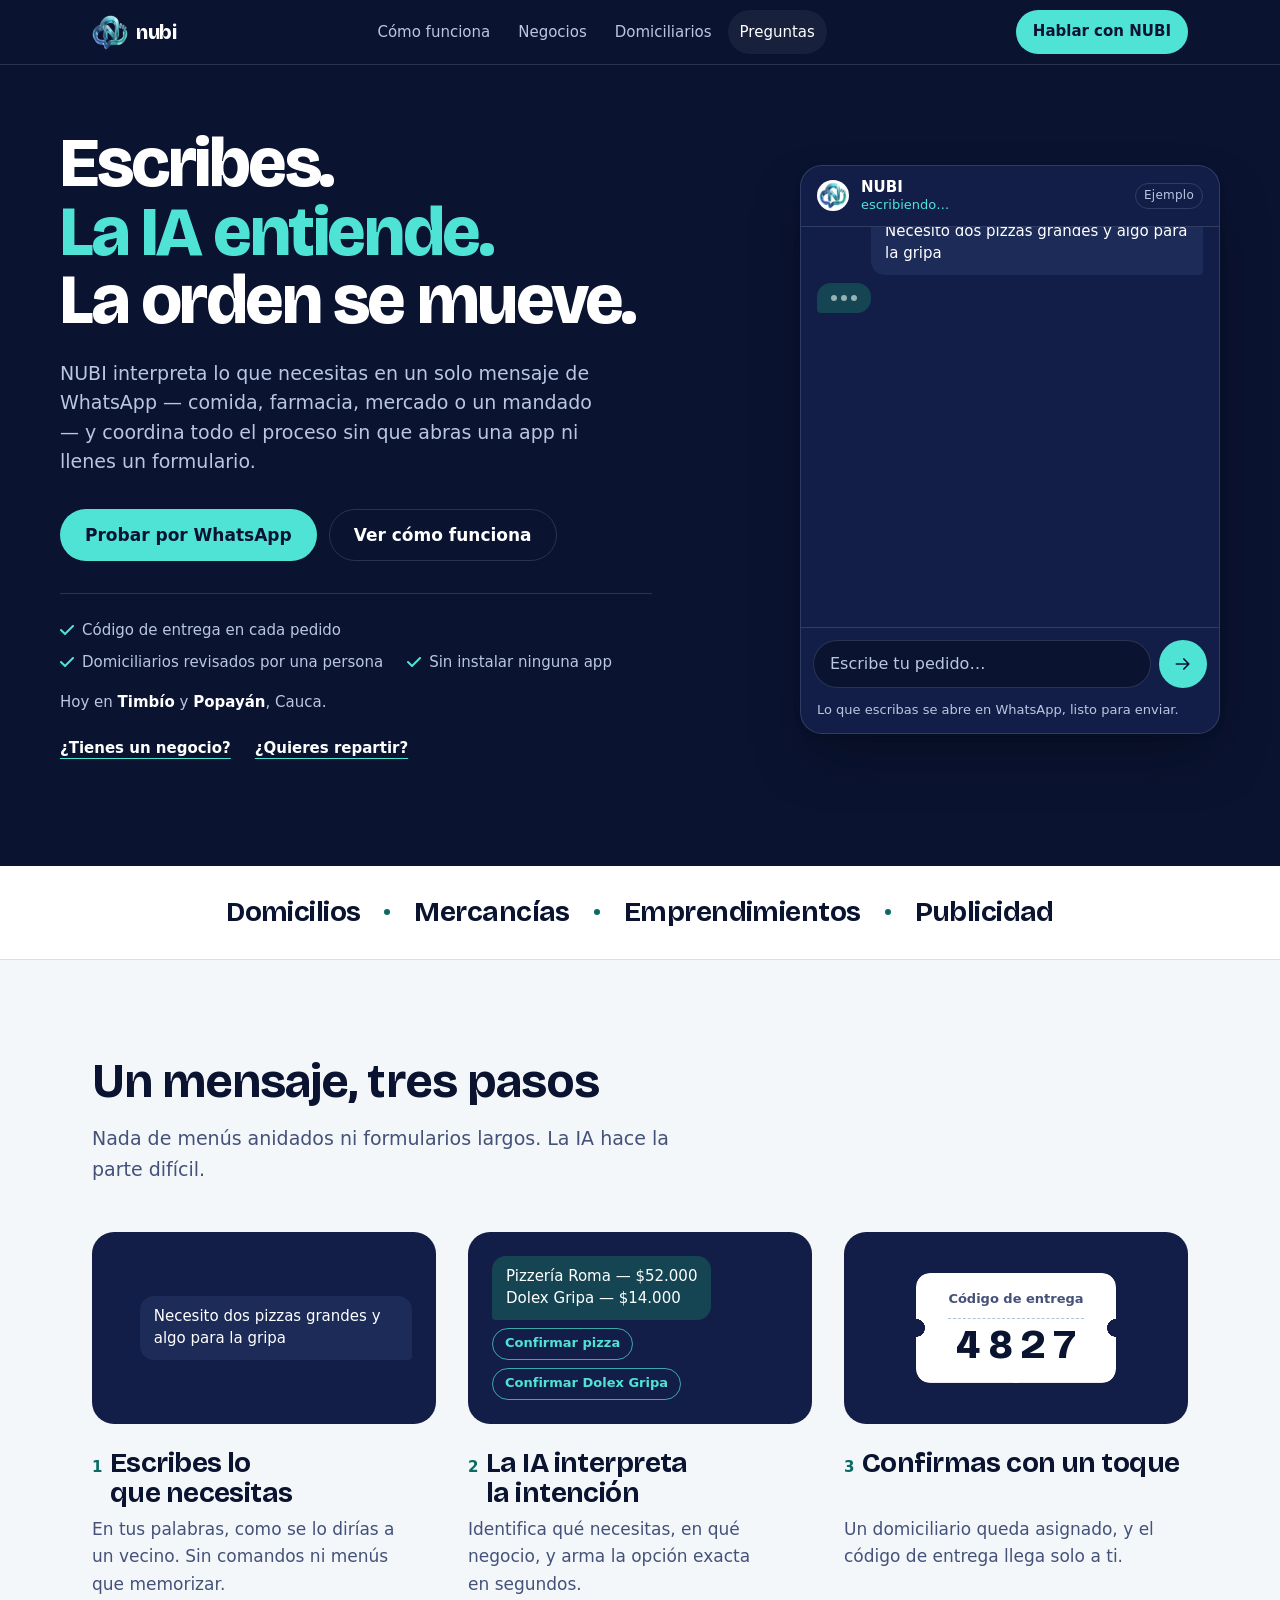
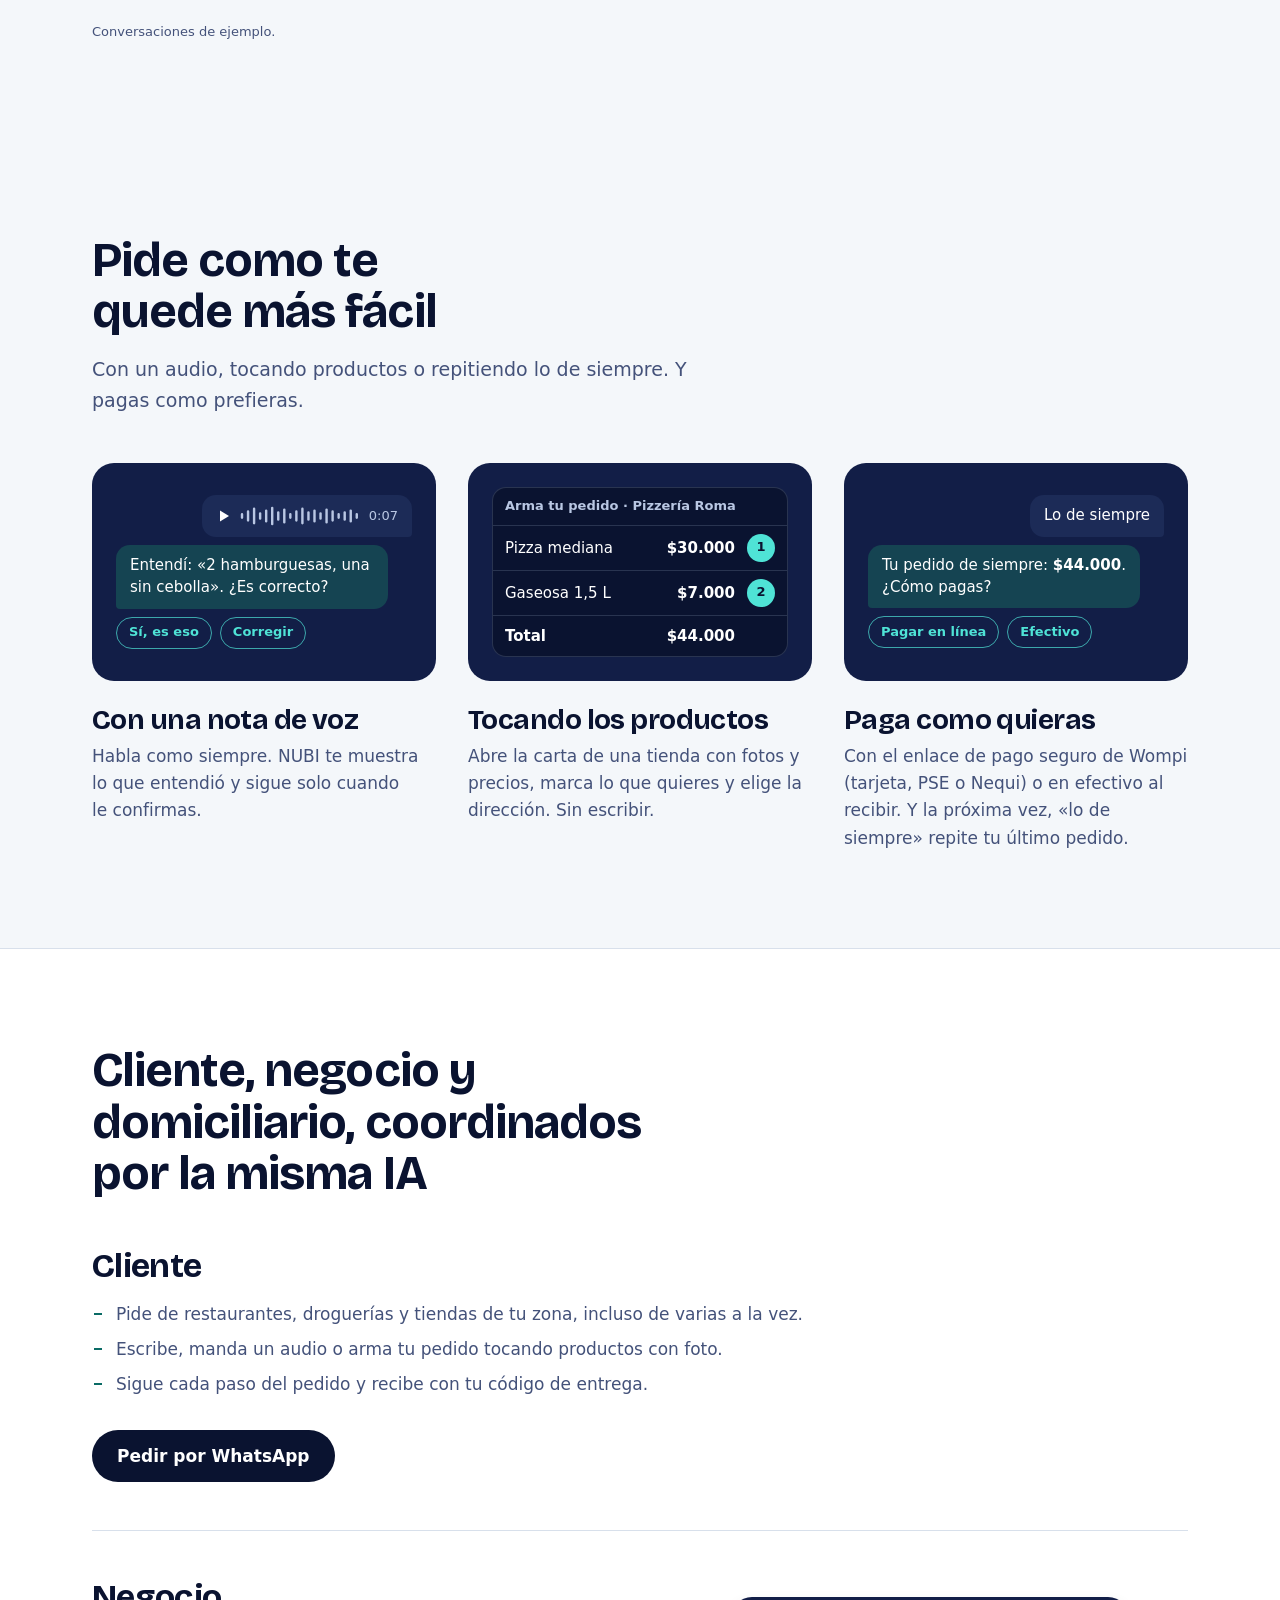
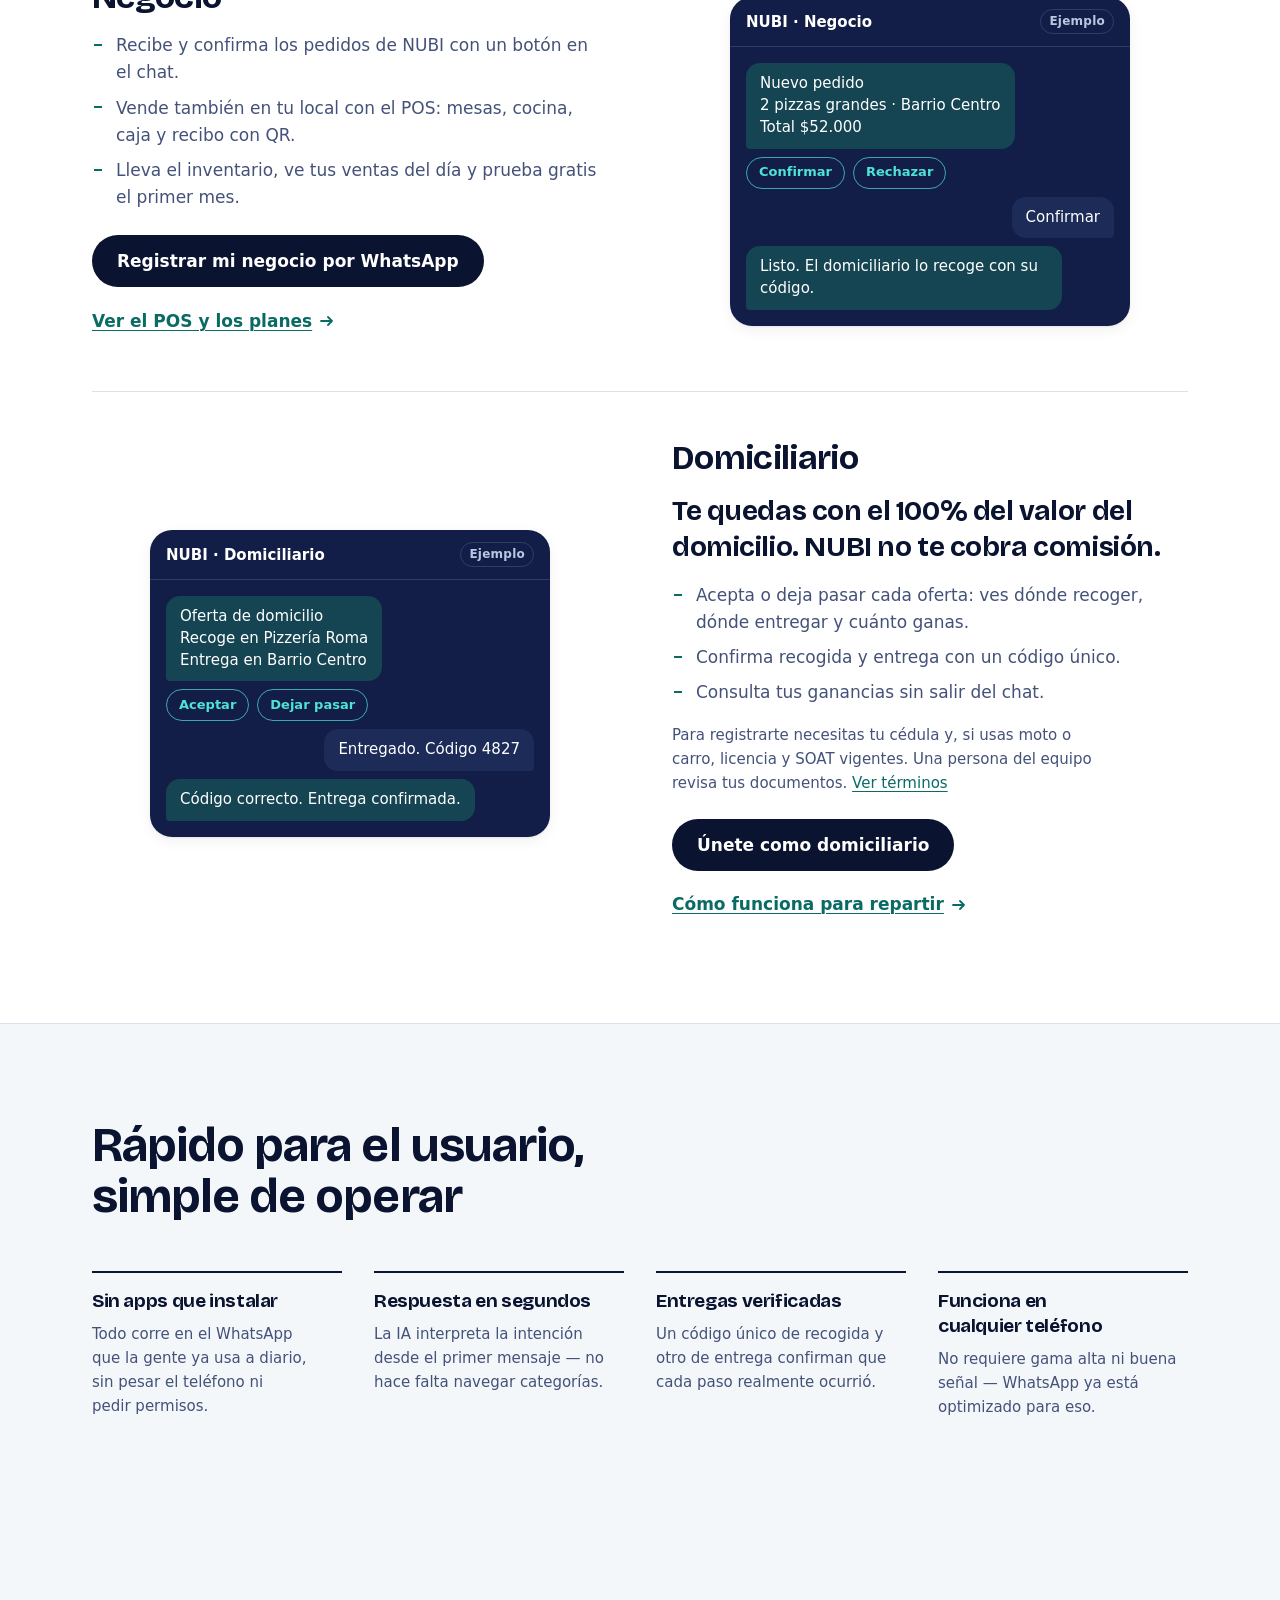
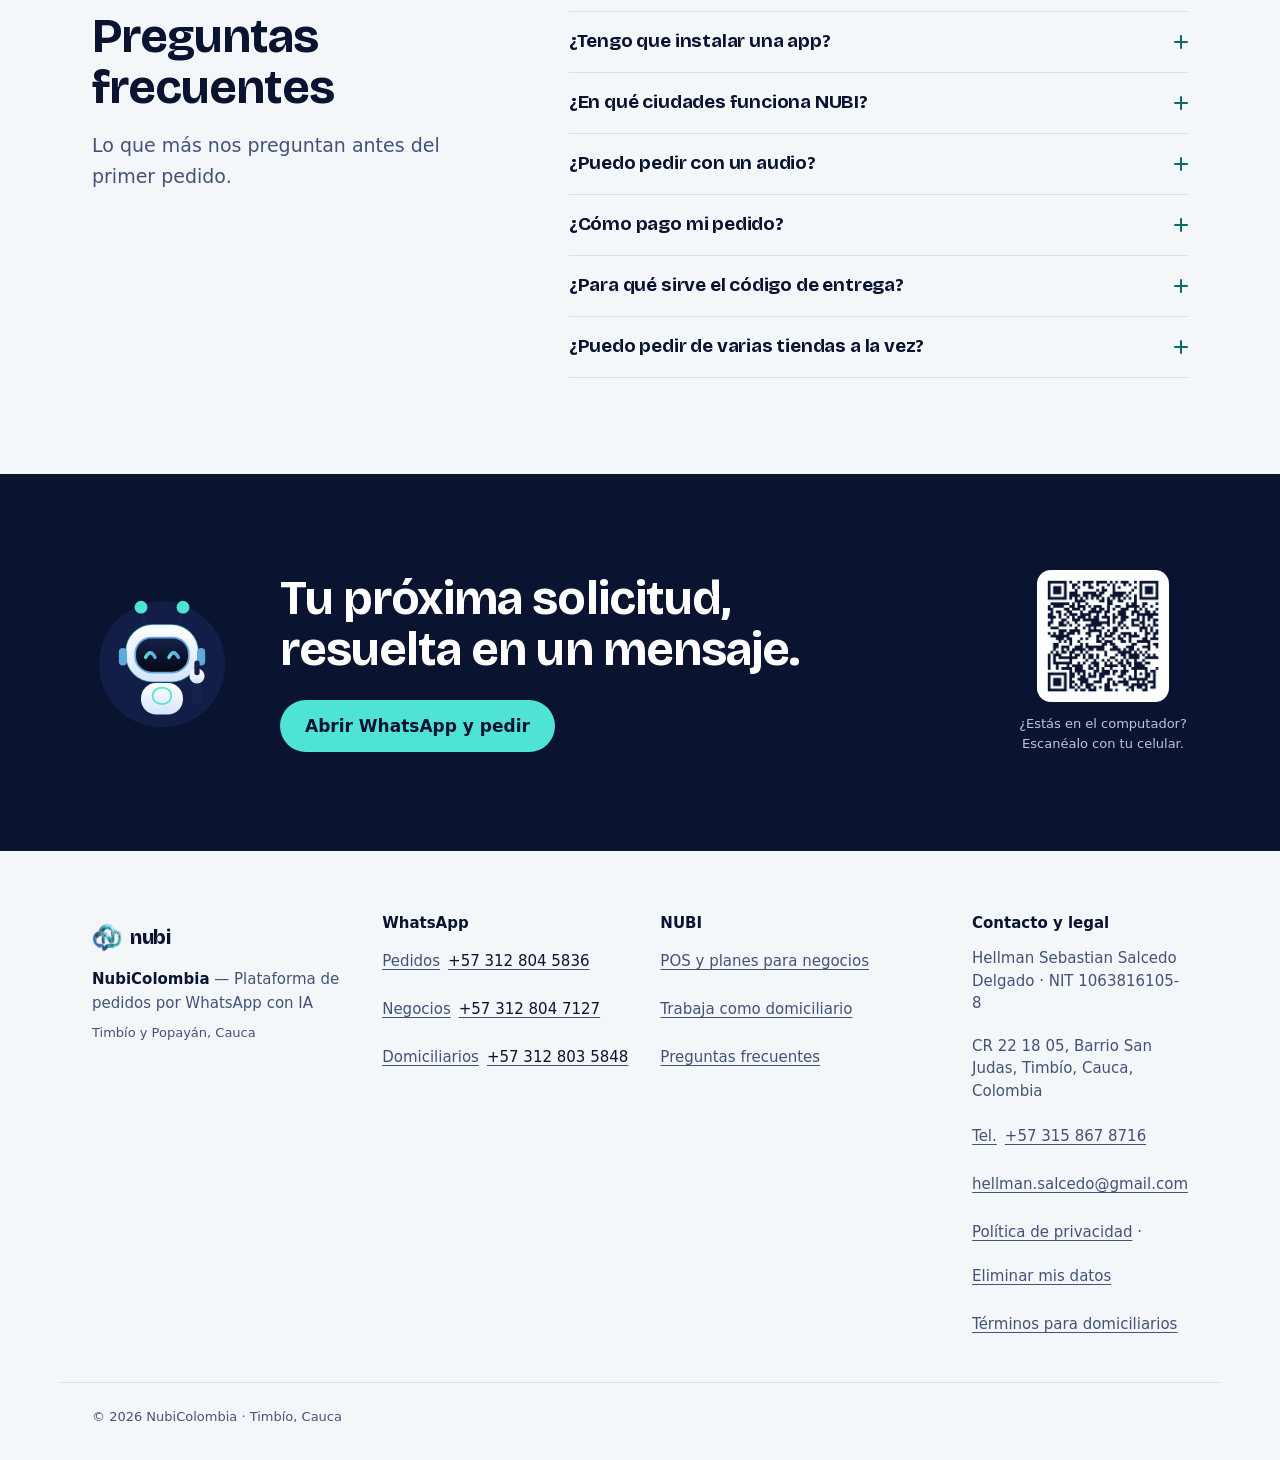
==== commit 2bef66be: "negocios: Semilla es el primer mes gratis, no para siempre Co-Authored-By: Claude Opus 5.5 <noreply@" ====
--- a/index.html
+++ b/index.html
@@ -7,24 +7,24 @@
   <script>document.documentElement.classList.add("js");</script>
   <title>NUBI · Domicilios por WhatsApp en Timbío y Popayán</title>
   <meta name="description" content="Pide comida, farmacia, mercado o un mandado con un mensaje o un audio de WhatsApp. NUBI entiende, busca el negocio y te lo lleva con código de entrega. Timbío y Popayán." />
-  <link rel="canonical" href="https://nubicolombia.com/" />
+  <link rel="canonical" href="https://web.nubicolombia.com/" />
   <meta name="robots" content="index, follow, max-image-preview:large" />
   <meta name="facebook-domain-verification" content="o4zn77hr3qa62nlp1tp60ya1061qpl" />
 
-  <meta property="og:url" content="https://nubicolombia.com/" />
+  <meta property="og:url" content="https://web.nubicolombia.com/" />
   <meta property="og:type" content="website" />
   <meta property="og:site_name" content="NubiColombia" />
   <meta property="og:locale" content="es_CO" />
   <meta property="og:title" content="NUBI · Domicilios por WhatsApp" />
   <meta property="og:description" content="Escribes o mandas un audio, NUBI entiende y la orden se mueve. Sin instalar nada." />
-  <meta property="og:image" content="https://nubicolombia.com/assets/og-cover.jpg" />
+  <meta property="og:image" content="https://web.nubicolombia.com/assets/og-cover.jpg" />
   <meta property="og:image:width" content="1200" />
   <meta property="og:image:height" content="630" />
   <meta property="og:image:alt" content="NUBI, pedidos por WhatsApp" />
   <meta name="twitter:card" content="summary_large_image" />
   <meta name="twitter:title" content="NUBI · Domicilios por WhatsApp" />
   <meta name="twitter:description" content="Escribes o mandas un audio, NUBI entiende y la orden se mueve. Sin instalar nada." />
-  <meta name="twitter:image" content="https://nubicolombia.com/assets/og-cover.jpg" />
+  <meta name="twitter:image" content="https://web.nubicolombia.com/assets/og-cover.jpg" />
 
   <meta name="theme-color" content="#0A1330" />
   <!-- Backend de Nubi: de aquí sale el contenido que se edita en el admin (Sitio web) -->
@@ -41,11 +41,11 @@
     "@graph": [
       {
         "@type": "Organization",
-        "@id": "https://nubicolombia.com/#org",
+        "@id": "https://web.nubicolombia.com/#org",
         "name": "NubiColombia",
         "alternateName": "NUBI",
-        "url": "https://nubicolombia.com/",
-        "logo": "https://nubicolombia.com/assets/apple-touch-icon.png",
+        "url": "https://web.nubicolombia.com/",
+        "logo": "https://web.nubicolombia.com/assets/apple-touch-icon.png",
         "email": "hellman.salcedo@gmail.com",
         "taxID": "1063816105-8",
         "contactPoint": [
@@ -55,20 +55,20 @@
       },
       {
         "@type": "WebSite",
-        "@id": "https://nubicolombia.com/#web",
-        "url": "https://nubicolombia.com/",
+        "@id": "https://web.nubicolombia.com/#web",
+        "url": "https://web.nubicolombia.com/",
         "name": "NUBI",
         "inLanguage": "es-CO",
-        "publisher": { "@id": "https://nubicolombia.com/#org" }
+        "publisher": { "@id": "https://web.nubicolombia.com/#org" }
       },
       {
         "@type": "LocalBusiness",
-        "@id": "https://nubicolombia.com/#local",
+        "@id": "https://web.nubicolombia.com/#local",
         "name": "NUBI – domicilios por WhatsApp",
-        "parentOrganization": { "@id": "https://nubicolombia.com/#org" },
+        "parentOrganization": { "@id": "https://web.nubicolombia.com/#org" },
         "description": "Pedidos por WhatsApp con IA: comida, farmacia, mercado y mandados, con código de entrega.",
-        "url": "https://nubicolombia.com/",
-        "image": "https://nubicolombia.com/assets/og-cover.jpg",
+        "url": "https://web.nubicolombia.com/",
+        "image": "https://web.nubicolombia.com/assets/og-cover.jpg",
         "telephone": "+57 312 804 5836",
         "address": {
           "@type": "PostalAddress",
@@ -306,7 +306,7 @@
             <ul class="role-list" data-cms-list="roles.cards.1.items">
               <li>Recibe y confirma los pedidos de NUBI con un botón en el chat.</li>
               <li>Vende también en tu local con el POS: mesas, cocina, caja y recibo con QR.</li>
-              <li>Lleva el inventario, ve tus ventas del día y arranca gratis.</li>
+              <li>Lleva el inventario, ve tus ventas del día y prueba gratis el primer mes.</li>
             </ul>
             <div class="role-actions">
               <a class="btn btn-dark" data-wa-text="Hola, quiero registrar mi negocio en NUBI" data-wa-channel="negocios" href="https://wa.me/573128047127?text=Hola%2C%20quiero%20registrar%20mi%20negocio%20en%20NUBI" target="_blank" rel="noopener" data-cms="roles.cards.1.cta">Registrar mi negocio por WhatsApp</a>
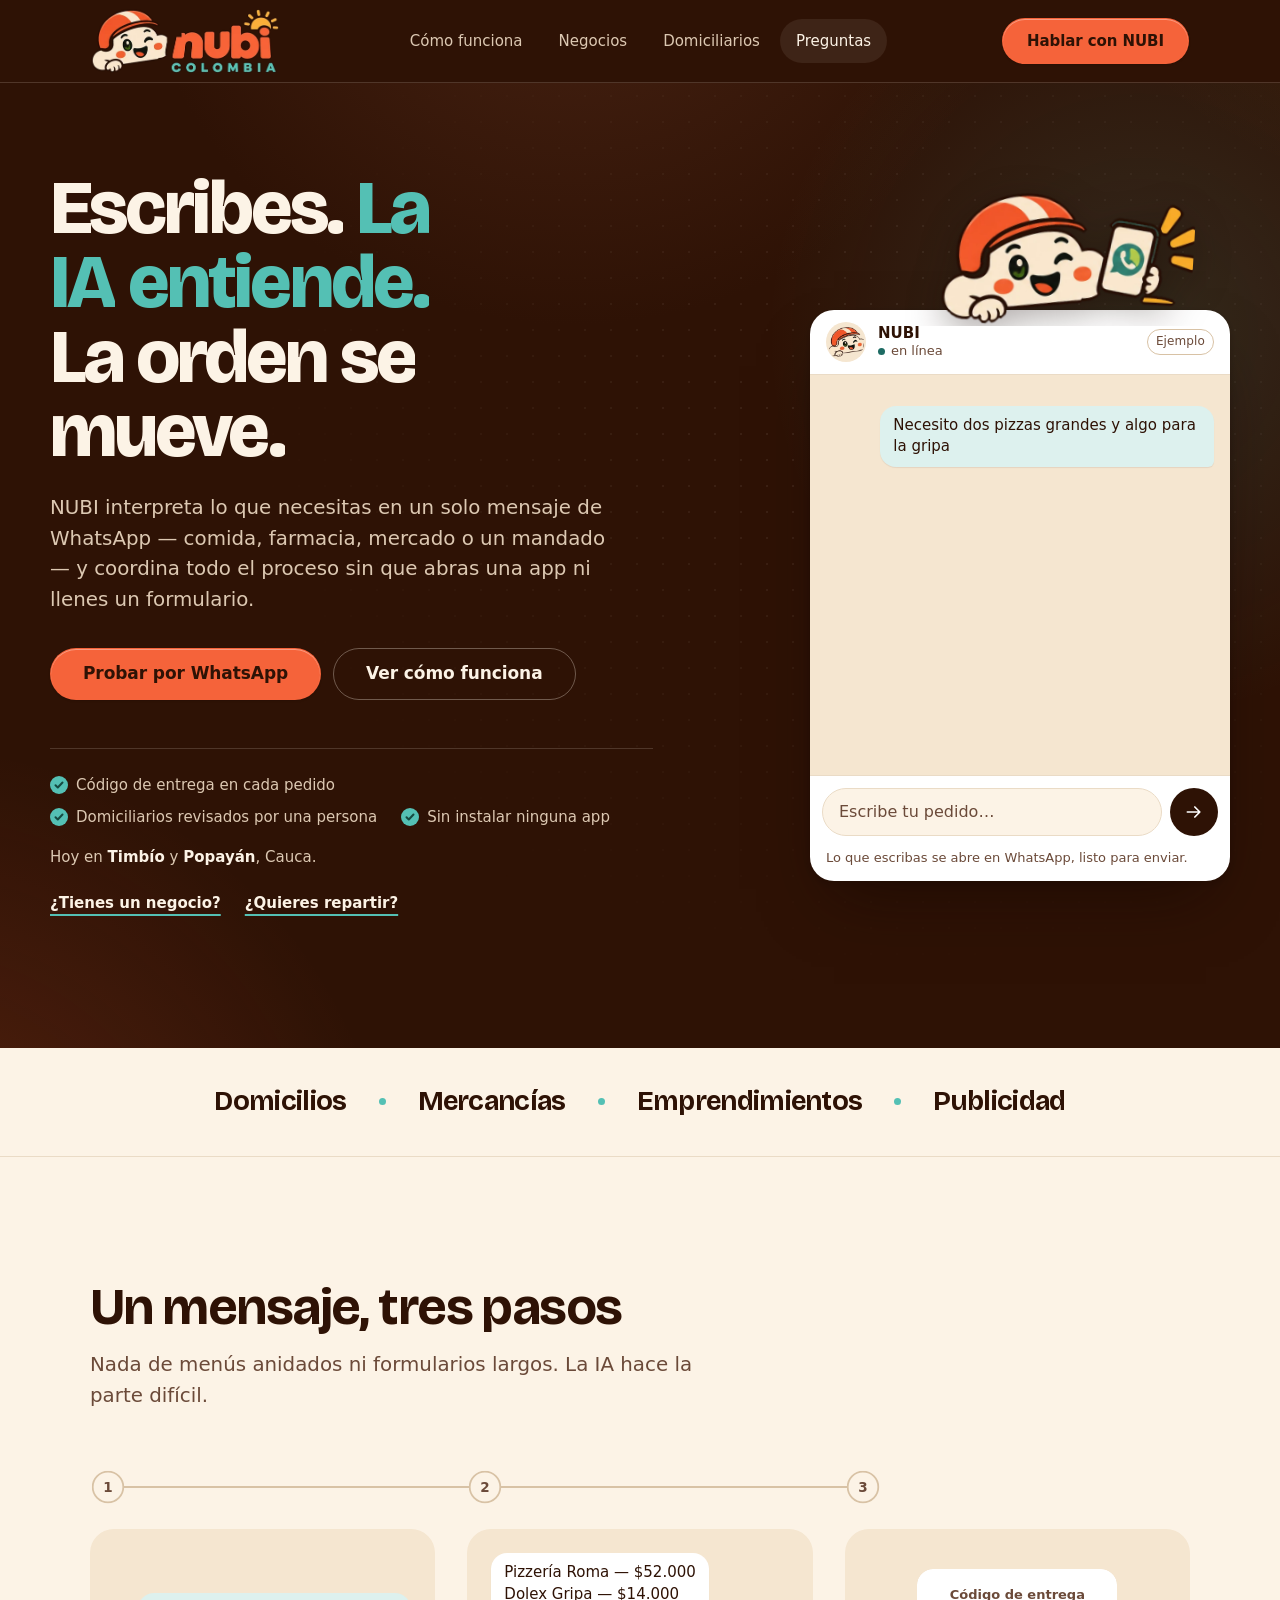
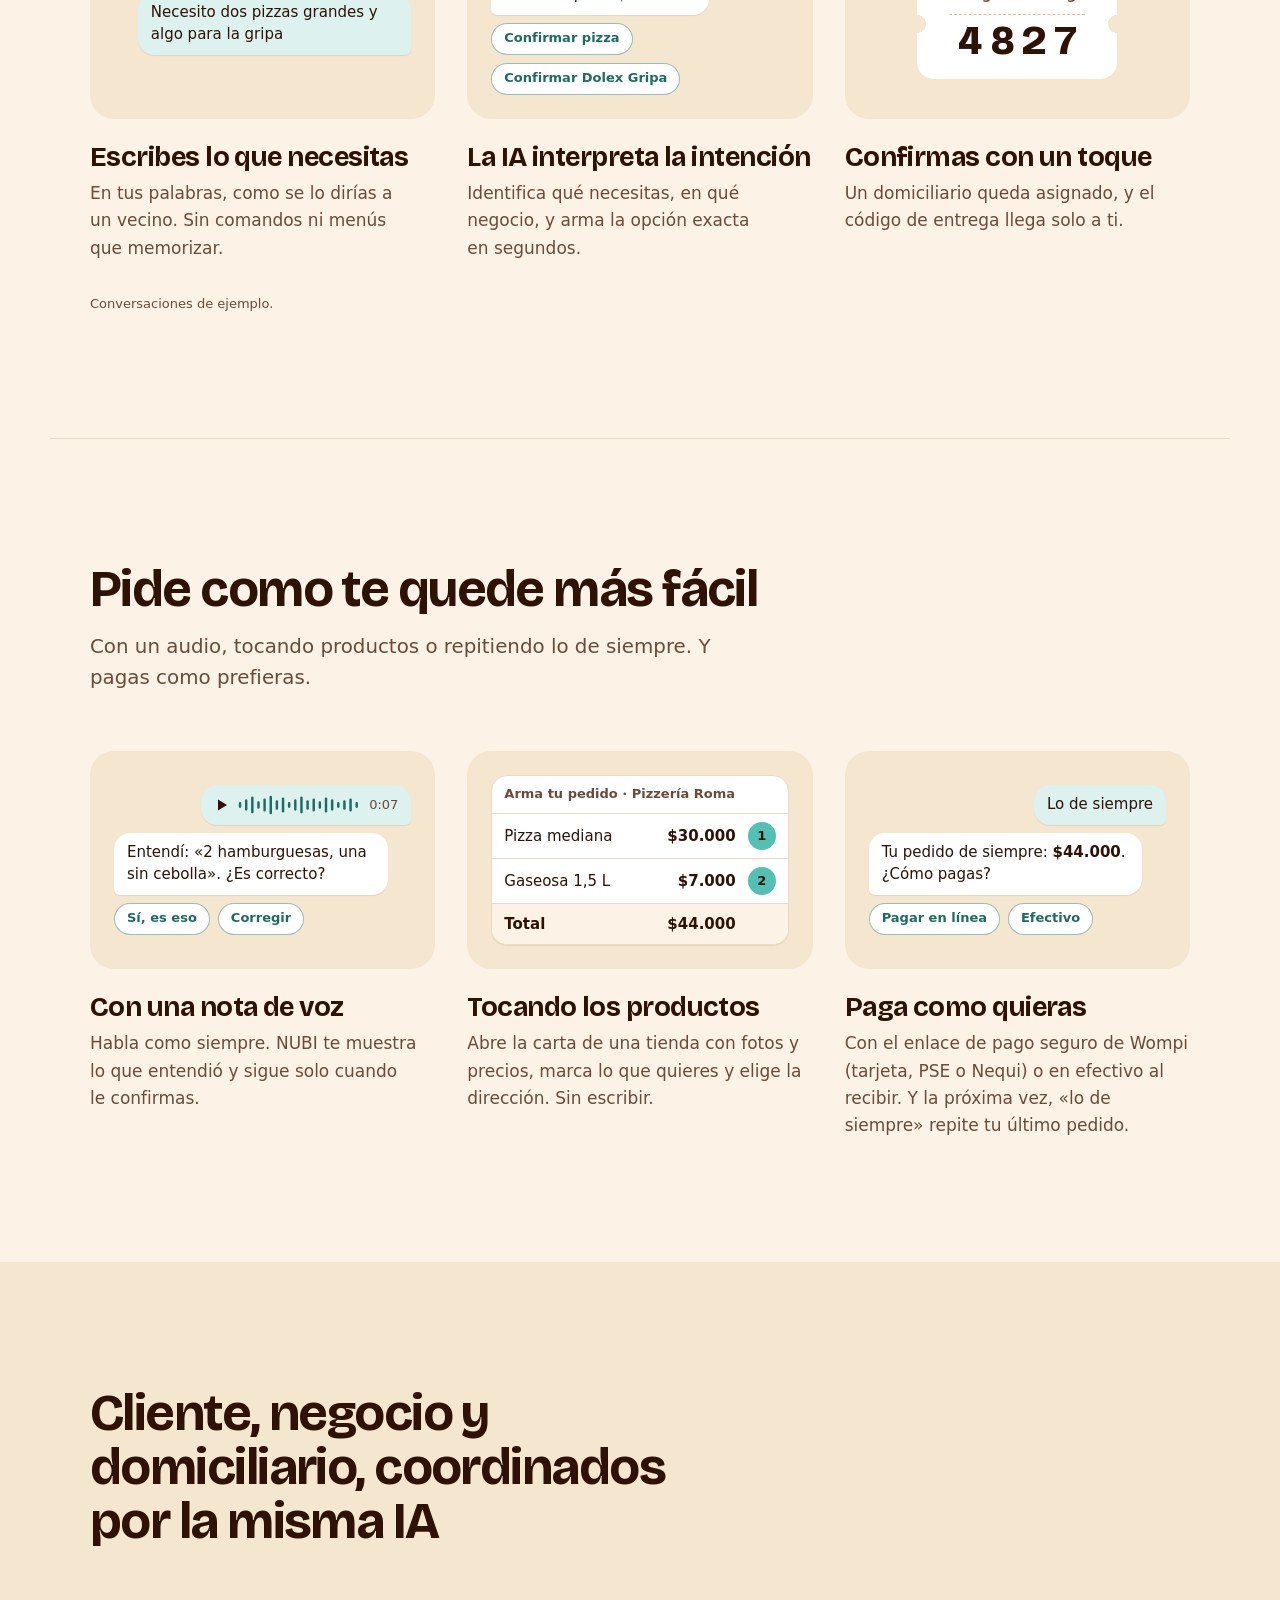
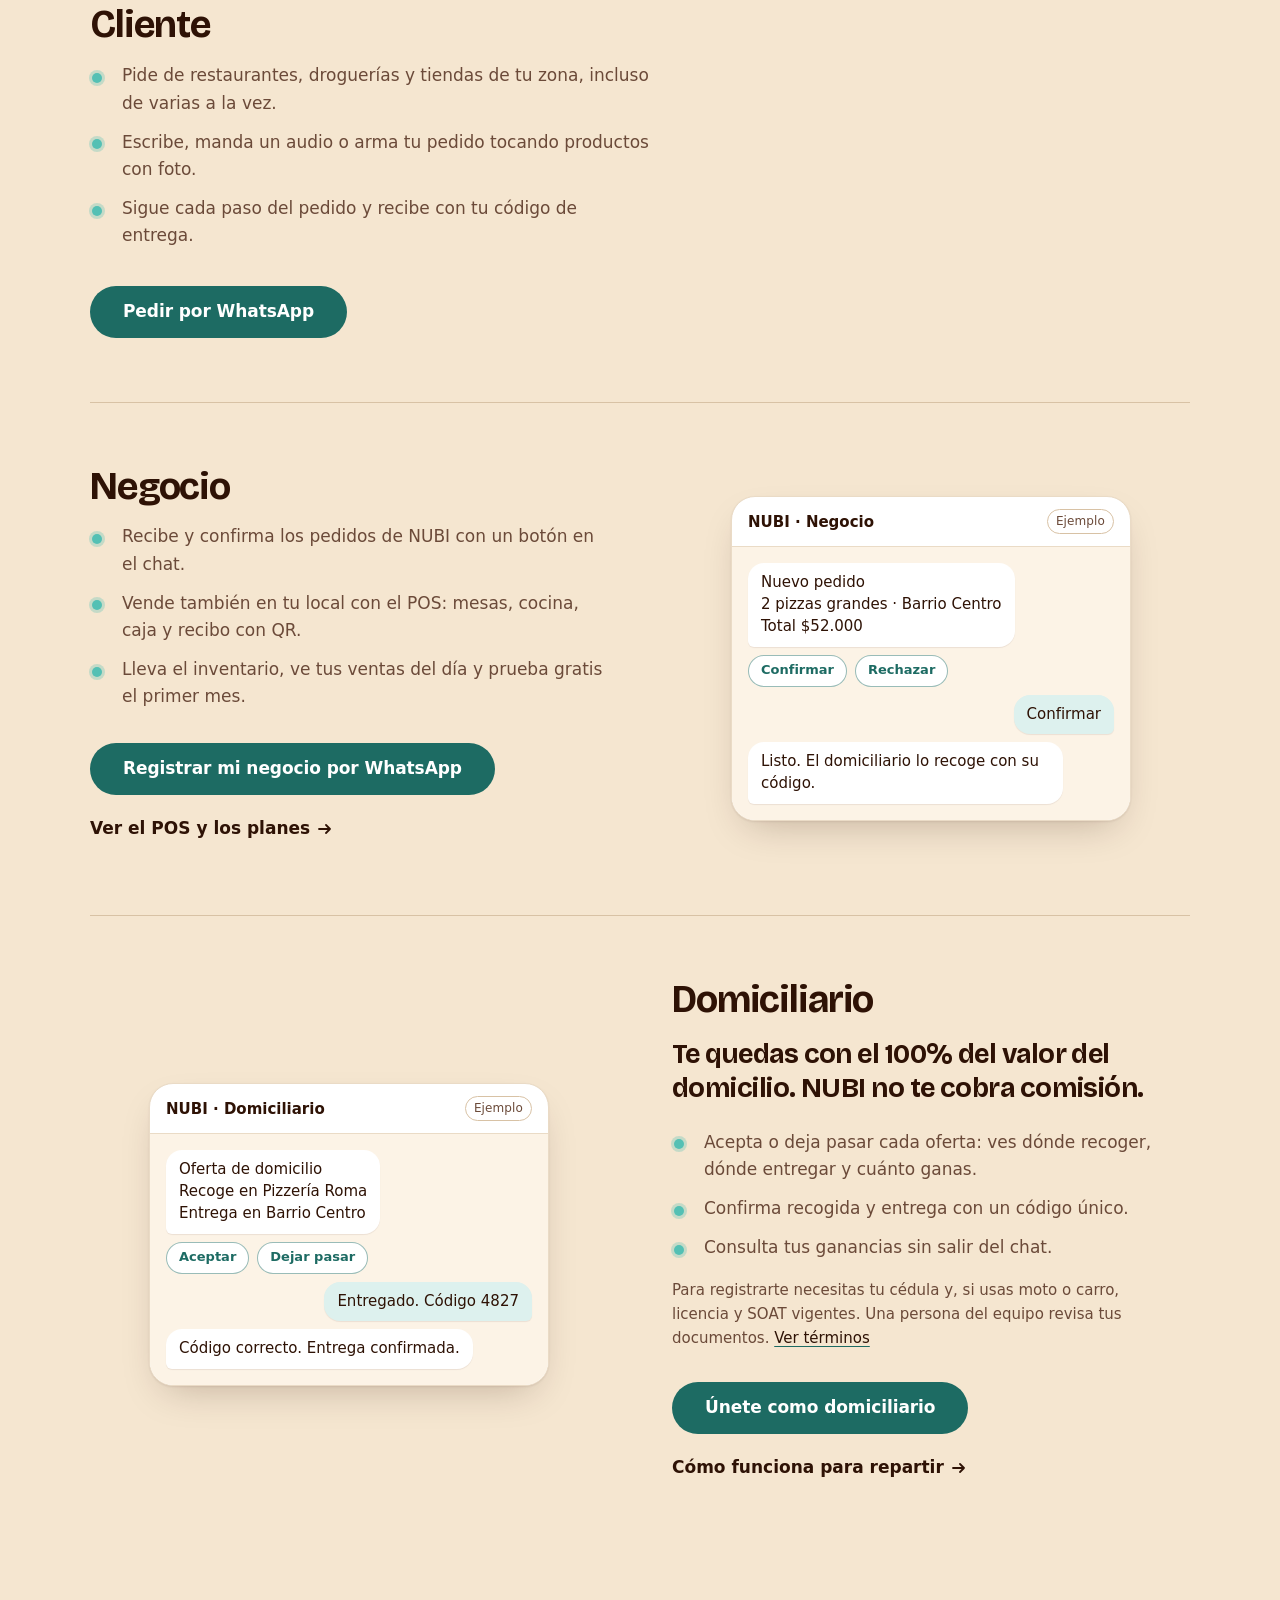
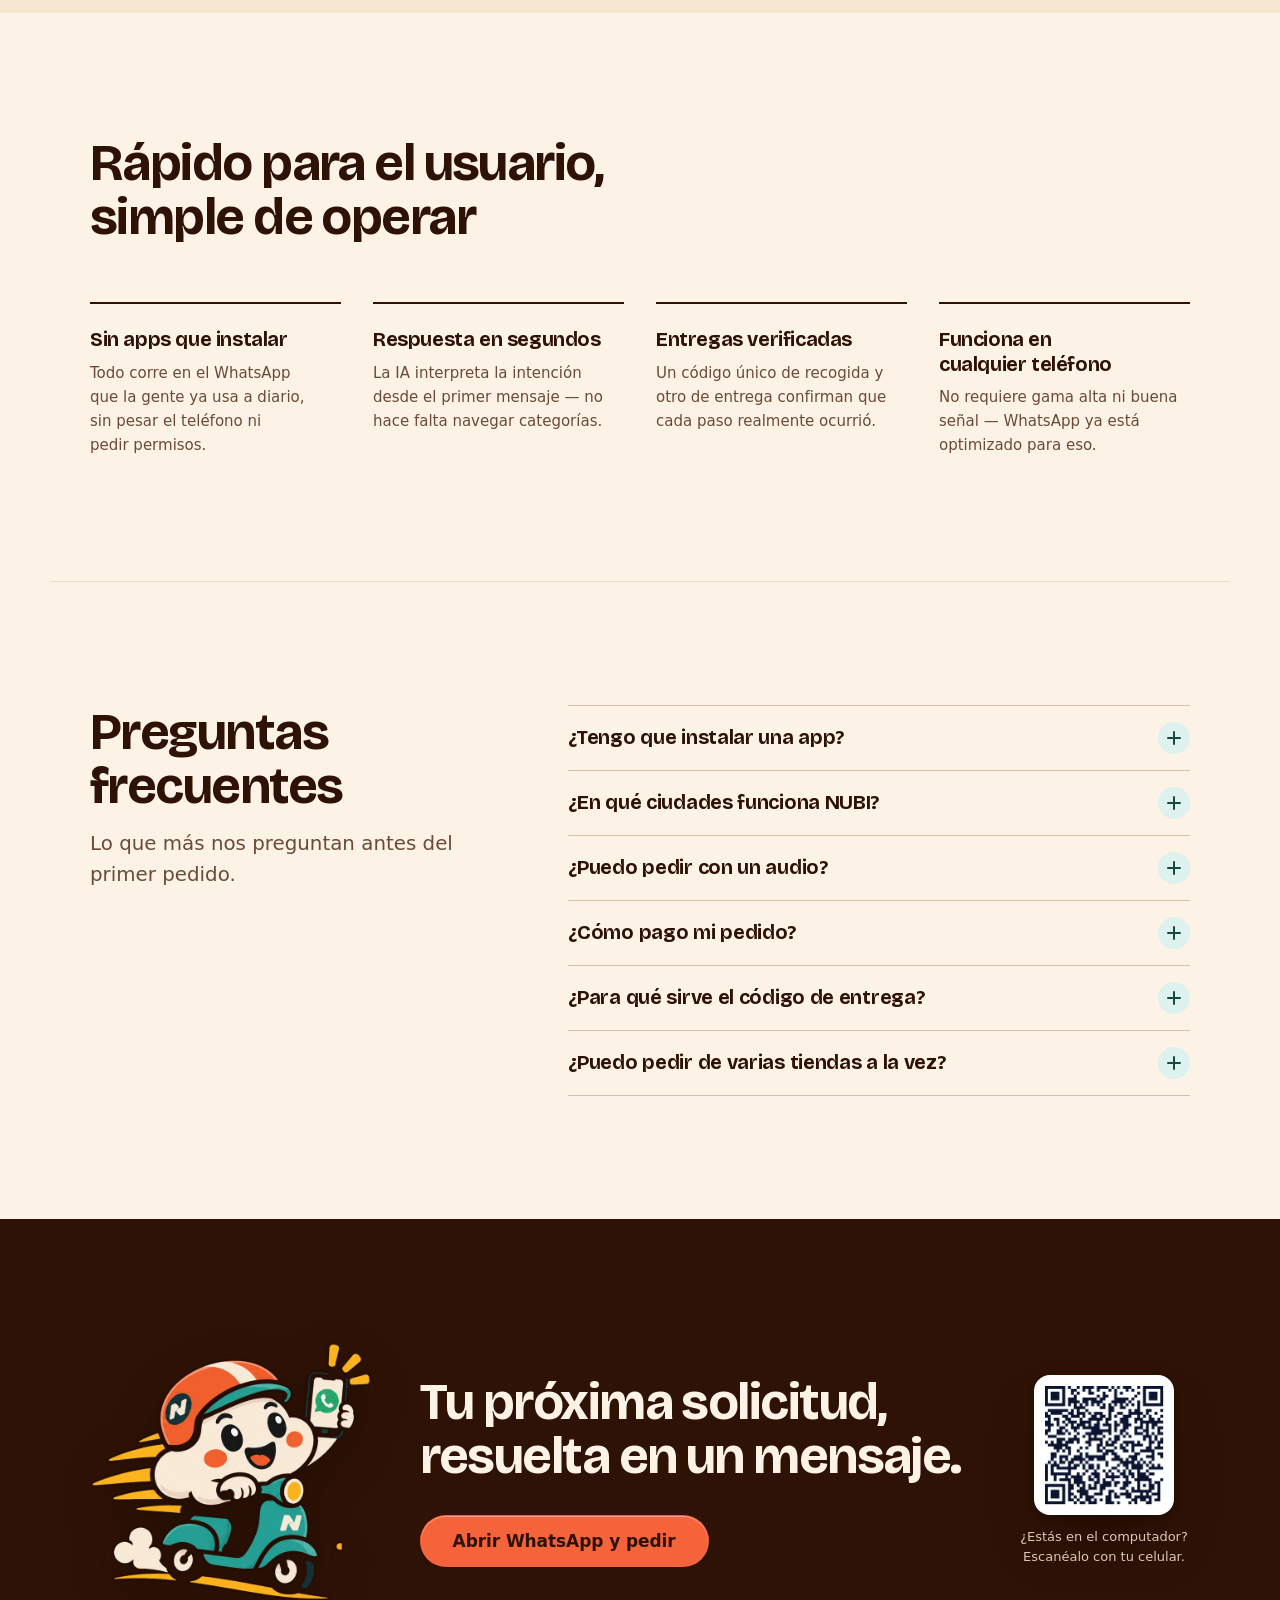
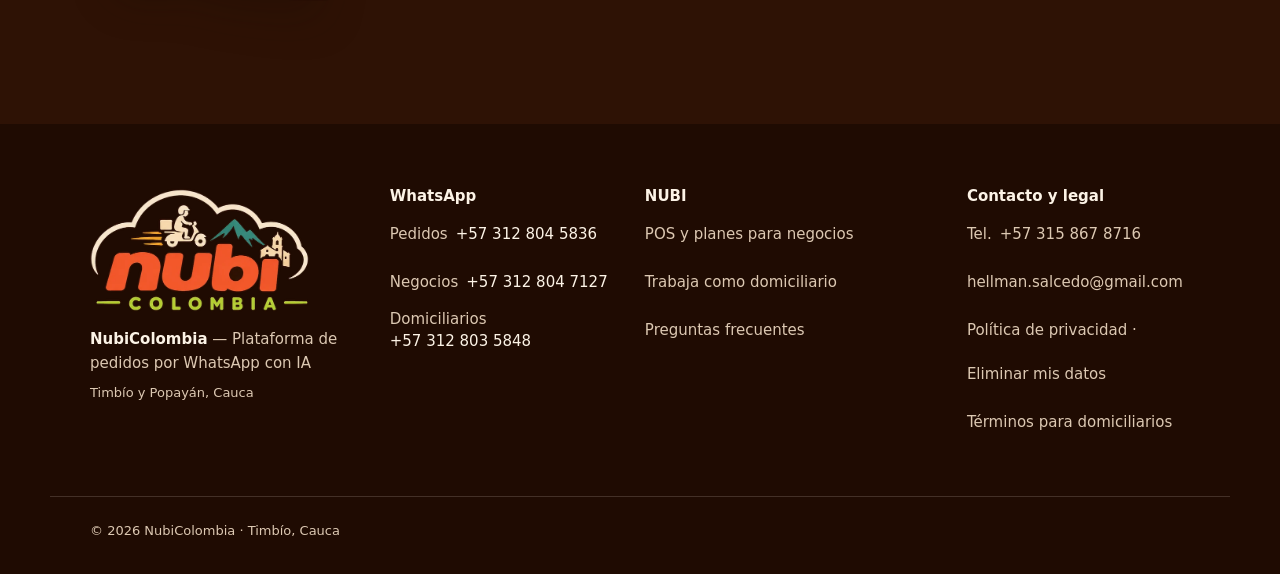
==== commit 5e84d7ea: "sitio: rediseño con el logo de NUBI y portada animada Paleta nueva sacada del logo (café, crema, nar" ====
--- a/index.html
+++ b/index.html
@@ -2,7 +2,7 @@
 <html lang="es-CO">
 <head>
   <meta charset="UTF-8" />
-  <meta name="viewport" content="width=device-width, initial-scale=1.0" />
+  <meta name="viewport" content="width=device-width, initial-scale=1.0, viewport-fit=cover" />
   <meta name="color-scheme" content="light" />
   <script>document.documentElement.classList.add("js");</script>
   <title>NUBI · Domicilios por WhatsApp en Timbío y Popayán</title>
@@ -26,9 +26,10 @@
   <meta name="twitter:description" content="Escribes o mandas un audio, NUBI entiende y la orden se mueve. Sin instalar nada." />
   <meta name="twitter:image" content="https://web.nubicolombia.com/assets/og-cover.jpg" />
 
-  <meta name="theme-color" content="#0A1330" />
+  <meta name="theme-color" content="#2E1205" />
   <!-- Backend de Nubi: de aquí sale el contenido que se edita en el admin (Sitio web) -->
-  <meta name="nubi-api" content="https://jaybird-dominion-habitant.ngrok-free.dev" />
+  <meta name="nubi-api" content="https://api.nubicolombia.com" />
+  <link rel="icon" href="assets/marca/favicon-192.png" sizes="192x192" type="image/png" />
   <link rel="icon" href="assets/favicon-32.png" sizes="32x32" type="image/png" />
   <link rel="apple-touch-icon" href="assets/apple-touch-icon.png" />
 
@@ -47,7 +48,6 @@
         "url": "https://web.nubicolombia.com/",
         "logo": "https://web.nubicolombia.com/assets/apple-touch-icon.png",
         "email": "hellman.salcedo@gmail.com",
-        "taxID": "1063816105-8",
         "contactPoint": [
           { "@type": "ContactPoint", "contactType": "customer service", "telephone": "+57 312 804 5836", "areaServed": "CO", "availableLanguage": "es" },
           { "@type": "ContactPoint", "contactType": "sales", "telephone": "+57 312 804 7127", "areaServed": "CO", "availableLanguage": "es" }
@@ -72,7 +72,6 @@
         "telephone": "+57 312 804 5836",
         "address": {
           "@type": "PostalAddress",
-          "streetAddress": "CR 22 18 05, Barrio San Judas",
           "addressLocality": "Timbío",
           "addressRegion": "Cauca",
           "addressCountry": "CO"
@@ -103,8 +102,8 @@
   <nav class="site-nav" aria-label="Principal">
     <div class="nav-inner">
       <a class="logo" href="/" aria-label="NUBI, inicio">
-        <img src="assets/logo-nubi-72.webp" alt="" width="36" height="35" />
-        <span>nubi</span>
+        <img src="assets/marca/nubi-logo.webp" alt="" width="188" height="64" />
+        <span class="sr-only">NUBI</span>
       </a>
       <div class="nav-links">
         <a href="#como-funciona">Cómo funciona</a>
@@ -119,6 +118,7 @@
   <main id="contenido" tabindex="-1">
 
     <header class="hero band-night">
+      <div class="hero-glow" data-hero-glow aria-hidden="true"></div>
       <div class="hero-inner">
         <div class="hero-head">
           <h1 data-cms-html="hero.titleHtml">Escribes. <em>La IA entiende.</em><br>La orden se mueve.</h1>
@@ -147,9 +147,12 @@
         </div>
 
         <div class="hero-chat">
+          <div class="bot" data-bot aria-hidden="true">
+            <img class="bot-img" src="assets/marca/nubi-asoma.webp" alt="" width="280" height="150" fetchpriority="high" decoding="async" />
+          </div>
           <div class="chat" aria-label="Ejemplo de conversación con NUBI">
             <div class="chat-head">
-              <img src="assets/logo-nubi-72.webp" alt="" width="32" height="31" />
+              <img src="assets/marca/nubi-cabeza.webp" alt="" width="40" height="34" />
               <div class="chat-id">
                 <span class="chat-name">NUBI</span>
                 <span class="chat-status" data-chat-status>en línea</span>
@@ -203,6 +206,10 @@
           <p data-cms="how.subtitle">Nada de menús anidados ni formularios largos. La IA hace la parte difícil.</p>
         </div>
 
+        <div class="steps-rail" aria-hidden="true">
+          <span class="rail-line"><span class="rail-fill"></span></span>
+          <span class="rail-node n1">1</span><span class="rail-node n2">2</span><span class="rail-node n3">3</span>
+        </div>
         <ol class="steps">
           <li class="step">
             <div class="moment" aria-hidden="true">
@@ -420,7 +427,7 @@
 
     <section class="closing band-night" aria-labelledby="close-title">
       <div class="wrap closing-inner">
-        <img class="closing-mascot" src="assets/nubi-bot-static.svg" alt="" width="160" height="160" loading="lazy" decoding="async" />
+        <img class="closing-mascot" src="assets/marca/nubi-moto-celular.webp" alt="" width="340" height="312" loading="lazy" decoding="async" />
         <div class="closing-copy">
           <h2 id="close-title" data-cms="finalCta.title">Tu próxima solicitud, resuelta en un mensaje.</h2>
           <a class="btn btn-primary" data-wa-text="Hola, quiero probar NUBI" href="https://wa.me/573128045836?text=Hola%2C%20quiero%20probar%20NUBI" target="_blank" rel="noopener" data-cms="finalCta.button">Abrir WhatsApp y pedir</a>
@@ -438,8 +445,8 @@
     <div class="wrap footer-grid">
       <div class="footer-brand">
         <a class="logo" href="/" aria-label="NUBI, inicio">
-          <img src="assets/logo-nubi-72.webp" alt="" width="30" height="29" loading="lazy" decoding="async" />
-          <span>nubi</span>
+          <img src="assets/marca/nubi-timbio.webp" alt="" width="220" height="125" loading="lazy" decoding="async" />
+          <span class="sr-only">NUBI</span>
         </a>
         <p><strong>NubiColombia</strong> — <span data-cms="contact.tagline">Plataforma de pedidos por WhatsApp con IA</span></p>
         <p class="footer-where">Timbío y Popayán, Cauca</p>
@@ -466,8 +473,6 @@
       <div class="footer-col">
         <h2 class="footer-title">Contacto y legal</h2>
         <ul>
-          <li><span data-cms="contact.legalName">Hellman Sebastian Salcedo Delgado</span> · NIT <span data-cms="contact.nit">1063816105-8</span></li>
-          <li data-cms="contact.address">CR 22 18 05, Barrio San Judas, Timbío, Cauca, Colombia</li>
           <li><a href="tel:+573158678716" data-contact-phone>Tel. <span data-cms="contact.phone">+57 315 867 8716</span></a></li>
           <li><a href="mailto:hellman.salcedo@gmail.com" data-contact-email data-cms="contact.email">hellman.salcedo@gmail.com</a></li>
           <li><a href="/privacidad">Política de privacidad</a> · <a href="/privacidad#eliminacion">Eliminar mis datos</a></li>
--- a/styles.css
+++ b/styles.css
@@ -1,8 +1,8 @@
 /* =========================================================================
-   NUBI — landing
-   Fondo claro para leer al sol en el celular; bandas azul noche (el color
-   del logo) en la portada y el cierre. El cian marca acciones y estados.
-   Las páginas legales usan legal.css hasta su propio rediseño.
+   NUBI — sitio web
+   Crema de fondo, café para la portada, el cierre y el pie; el chat se ve
+   como un WhatsApp de verdad: fondo crema, burbujas blancas y turquesa.
+   El naranja de fondo es solo para el botón principal. Reglas de color en DESIGN.md.
    ========================================================================= */
 
 @font-face {
@@ -15,40 +15,40 @@
 }
 
 :root {
-  /* Superficies claras */
-  --paper: #F4F7FA;
-  --surface: #FFFFFF;
-  --ink: #0A1330;
-  --ink-2: #44527A;
-  --line: #D8E0EB;
-  --line-strong: #B4C2D6;
-
-  /* Banda noche */
-  --night: #0A1330;
-  --night-2: #121E47;
-  --night-3: #1C2B57;
-  --on-night: #FFFFFF;
-  --on-night-2: #B9C7E3;
-  --line-night: rgba(185, 199, 227, 0.18);
-
-  /* Acción y estado */
-  --cyan: #4FE3D6;
-  --cyan-soft: #9BF6EC;
-  --teal: #0A6B65;
-  --teal-strong: #064F4A;
-  --bubble-in: #1C2B57;
-  --bubble-out: #154452;
-
-  /* Tipografía */
+  /* Paleta de marca: sale del logo de NUBI (nube crema con casco naranja) */
+  --cafe: #2E1205;         /* fondo de las bandas oscuras y texto principal */
+  --crema: #FCF3E6;        /* fondo general */
+  --blanco: #FFFFFF;       /* tarjetas sobre crema */
+  --naranja: #F5633A;      /* botón principal (con texto café) y "nubi" */
+  --turquesa: #54C0B4;     /* acentos sobre café, íconos, píldoras con texto café */
+  --turquesa-oscuro: #1D6B63; /* botón secundario y enlaces sobre crema o blanco */
+  --amarillo: #FBB039;     /* destellos y detalles, nunca texto sobre claro */
+
+  /* Tonos derivados (no son colores nuevos) */
+  --crema-2: #F5E6D0;      /* banda alterna y fondo del chat */
+  --cafe-900: #1F0B02;     /* pie de página */
+  --cafe-700: #4A2414;     /* superficies elevadas sobre café */
+  --turquesa-tinte: #DDF1EE; /* burbuja del cliente */
+  --turquesa-suave: #BDE4DE;
+  --naranja-hover: #F77E59;
+  --naranja-texto: #B53F18; /* naranja como texto sobre crema o blanco (5.2:1) */
+  --tinta-2: #6B4A39;      /* texto secundario sobre claro (≥6.4:1) */
+  --sobre-cafe: #FCF3E6;   /* texto sobre café */
+  --sobre-cafe-2: #DCC8B2; /* texto secundario sobre café (10.7:1) */
+  --linea: #EADBC6;
+  --linea-fuerte: #D8C2A5;
+  --linea-cafe: rgba(252, 243, 230, 0.16);
+
+  /* Tipografía: Bricolage para titulares, la letra del celular para leer */
   --font-display: 'Bricolage Grotesque', system-ui, sans-serif;
   --font-body: system-ui, -apple-system, 'Segoe UI', Roboto, 'Helvetica Neue', Arial, sans-serif;
   --t-xs: 0.8125rem;
   --t-sm: 0.9375rem;
-  --t-base: 1.0625rem;
-  --t-lg: 1.1875rem;
-  --t-xl: clamp(1.375rem, 1.15rem + 0.9vw, 1.75rem);
-  --t-2xl: clamp(1.875rem, 1.35rem + 2.2vw, 3rem);
-  --t-3xl: clamp(2.5rem, 1.5rem + 3.6vw, 4.5rem);
+  --t-base: clamp(1rem, 0.97rem + 0.15vw, 1.0625rem);
+  --t-lg: clamp(1.0625rem, 1rem + 0.3vw, 1.25rem);
+  --t-xl: clamp(1.3125rem, 1.15rem + 0.7vw, 1.75rem);
+  --t-2xl: clamp(2rem, 1.4rem + 2.4vw, 3.25rem);
+  --t-3xl: clamp(2.5rem, 1.55rem + 4vw, 4.75rem);
 
   /* Espacio (escala de 4 px) */
   --s-1: 4px;
@@ -60,35 +60,50 @@
   --s-7: 48px;
   --s-8: 64px;
   --s-9: 96px;
-  --gutter: clamp(16px, 4vw, 32px);
-  --max: 1160px;
-
-  /* Forma */
-  --r-sm: 8px;
-  --r-md: 14px;
-  --r-lg: 22px;
+  --section-y: clamp(72px, 4.5rem + 4vw, 136px);
+  --gutter: clamp(16px, 4vw, 40px);
+  --max: 1180px;
+
+  /* Forma y profundidad: sombras teñidas de café, nunca grises */
+  --r-xs: 6px;
+  --r-sm: 10px;
+  --r-md: 16px;
+  --r-lg: 24px;
   --r-pill: 999px;
-  --shadow-1: 0 1px 2px rgba(10, 19, 48, 0.06), 0 4px 14px rgba(10, 19, 48, 0.06);
-  --shadow-2: 0 2px 6px rgba(5, 9, 20, 0.18), 0 28px 56px -16px rgba(5, 9, 20, 0.55);
+  --shadow-1: 0 1px 2px rgba(46, 18, 5, 0.06), 0 6px 20px -8px rgba(46, 18, 5, 0.16);
+  --shadow-2: 0 1px 2px rgba(46, 18, 5, 0.08), 0 16px 40px -16px rgba(46, 18, 5, 0.28);
+  --shadow-phone: 0 2px 6px rgba(20, 7, 1, 0.22), 0 32px 64px -24px rgba(20, 7, 1, 0.6);
 
   /* Movimiento */
-  --ease-out: cubic-bezier(0.16, 1, 0.3, 1);
+  --ease-out: cubic-bezier(0.23, 1, 0.32, 1);
+  --ease-in-out: cubic-bezier(0.77, 0, 0.175, 1);
   --dur-1: 160ms;
-  --dur-2: 280ms;
+  --dur-2: 260ms;
   --dur-3: 420ms;
+
+  /* Fondo del chat según dónde esté */
+  --chat-bg: var(--crema-2);
 }
 
 /* ---------- base ---------- */
 *, *::before, *::after { box-sizing: border-box; }
-html { scroll-behavior: smooth; scroll-padding-top: 80px; -webkit-text-size-adjust: 100%; }
+html {
+  scroll-behavior: smooth;
+  scroll-padding-top: calc(88px + env(safe-area-inset-top, 0px));
+  -webkit-text-size-adjust: 100%;
+  -webkit-tap-highlight-color: transparent;
+  text-size-adjust: 100%;
+  background: var(--cafe-900);
+}
 body {
   margin: 0;
-  background: var(--paper);
-  color: var(--ink);
+  background: var(--crema);
+  color: var(--cafe);
   font-family: var(--font-body);
   font-size: var(--t-base);
   line-height: 1.6;
   -webkit-font-smoothing: antialiased;
+  -moz-osx-font-smoothing: grayscale;
   text-rendering: optimizeLegibility;
 }
 h1, h2, h3 {
@@ -97,30 +112,41 @@
   line-height: 1.08;
   letter-spacing: -0.02em;
   text-wrap: balance;
+  overflow-wrap: break-word;
   margin: 0;
 }
-p { margin: 0; text-wrap: pretty; }
+p { margin: 0; text-wrap: pretty; overflow-wrap: break-word; }
 ul, ol { margin: 0; padding: 0; list-style: none; }
 img, svg { display: block; max-width: 100%; }
-a { color: var(--teal); text-underline-offset: 3px; text-decoration-thickness: 1px; }
-a:hover { color: var(--teal-strong); }
+b, strong { font-weight: 650; }
+a { color: var(--turquesa-oscuro); text-underline-offset: 0.2em; text-decoration-thickness: 1px; transition: color var(--dur-1) var(--ease-out), text-decoration-color var(--dur-1) var(--ease-out); }
+a:hover { color: var(--cafe); }
 button, input { font: inherit; color: inherit; }
-::selection { background: var(--cyan); color: var(--night); }
+a, button, summary, label { touch-action: manipulation; }
+/* 16 px en los campos: el iPhone no hace zoom al tocarlos */
+input, textarea, select { font-size: max(16px, 1em); }
+::selection { background: var(--turquesa); color: var(--cafe); }
 :focus { outline: none; }
-:focus-visible { outline: 2px solid var(--teal); outline-offset: 3px; border-radius: var(--r-sm); }
-.band-night :focus-visible, .site-nav :focus-visible { outline-color: var(--cyan); }
+:focus-visible { outline: 2px solid var(--cafe); outline-offset: 3px; border-radius: var(--r-xs); }
+.band-night :focus-visible, .site-nav :focus-visible, .site-footer :focus-visible { outline-color: var(--turquesa); }
 main:focus { outline: none; }
+html { scrollbar-color: var(--linea-fuerte) var(--crema); }
 
 .sr-only {
   position: absolute; width: 1px; height: 1px; padding: 0; margin: -1px;
   overflow: hidden; clip: rect(0 0 0 0); white-space: nowrap; border: 0;
 }
-.wrap { max-width: var(--max); margin: 0 auto; padding: 0 var(--gutter); }
+.wrap {
+  max-width: var(--max);
+  margin: 0 auto;
+  /* En horizontal, el contenido no queda bajo la muesca */
+  padding: 0 max(var(--gutter), env(safe-area-inset-right, 0px)) 0 max(var(--gutter), env(safe-area-inset-left, 0px));
+}
 
 .skip-link {
   position: absolute; left: var(--s-4); top: var(--s-3); z-index: 100;
   padding: var(--s-3) var(--s-4); border-radius: var(--r-sm);
-  background: var(--cyan); color: var(--night); font-weight: 600; text-decoration: none;
+  background: var(--naranja); color: var(--cafe); font-weight: 650; text-decoration: none;
   transform: translateY(-160%);
   transition: transform var(--dur-1) var(--ease-out);
 }
@@ -133,37 +159,62 @@
   justify-content: center;
   gap: var(--s-2);
   min-height: 52px;
-  padding: 0 var(--s-5);
+  padding: 0 var(--s-6);
   border: 1px solid transparent;
   border-radius: var(--r-pill);
   font-weight: 650;
   font-size: var(--t-base);
-  line-height: 1.3;
+  line-height: 1.25;
+  letter-spacing: -0.005em;
   text-align: center;
   text-decoration: none;
+  overflow-wrap: anywhere;
   cursor: pointer;
-  -webkit-tap-highlight-color: transparent;
-  transition: background-color var(--dur-1) var(--ease-out), border-color var(--dur-1) var(--ease-out), color var(--dur-1) var(--ease-out), transform var(--dur-1) var(--ease-out);
+  user-select: none;
+  -webkit-user-select: none;
+  -webkit-touch-callout: none;
+  touch-action: manipulation;
+  transition:
+    background-color var(--dur-1) var(--ease-out),
+    border-color var(--dur-1) var(--ease-out),
+    color var(--dur-1) var(--ease-out),
+    box-shadow var(--dur-2) var(--ease-out),
+    transform var(--dur-1) var(--ease-out);
 }
 .btn:active { transform: scale(0.97); }
-.btn-small { min-height: 44px; padding: 0 var(--s-4); font-size: var(--t-sm); }
-/* Primario: cian sobre noche */
-.btn-primary { background: var(--cyan); color: var(--night); }
-.btn-primary:hover { background: var(--cyan-soft); color: var(--night); }
-/* Secundario sobre noche */
-.btn-ghost { color: var(--on-night); border-color: var(--line-night); }
-.btn-ghost:hover { color: var(--on-night); border-color: var(--on-night-2); background: rgba(255, 255, 255, 0.06); }
-/* Primario sobre claro */
-.btn-dark { background: var(--night); color: var(--on-night); }
-.btn-dark:hover { background: var(--night-3); color: var(--on-night); }
+.btn-small { min-height: 44px; padding: 0 var(--s-5); font-size: var(--t-sm); }
+
+/* Principal: naranja con texto café (5.6:1). Nunca texto blanco (3.1:1). */
+.btn-primary {
+  background: var(--naranja);
+  color: var(--cafe);
+  box-shadow: 0 1px 0 rgba(255, 255, 255, 0.35) inset, 0 1px 2px rgba(20, 7, 1, 0.18);
+}
+.btn-primary:hover, .btn-primary:focus-visible { color: var(--cafe); }
+/* Secundario sobre café: contorno claro */
+.btn-ghost { color: var(--sobre-cafe); border-color: rgba(252, 243, 230, 0.32); }
+.btn-ghost:active { background: rgba(252, 243, 230, 0.12); }
+/* Secundario sobre claro: turquesa oscuro lleno, texto blanco (6.3:1) */
+.btn-dark { background: var(--turquesa-oscuro); color: var(--blanco); }
+.btn-dark:hover, .btn-dark:focus-visible { color: var(--blanco); }
+/* Contorno sobre claro (PDF de las páginas legales) */
+.btn-outline { color: var(--turquesa-oscuro); border-color: currentColor; background: transparent; }
+
+@media (hover: hover) and (pointer: fine) {
+  .btn-ghost:hover { color: var(--sobre-cafe); border-color: rgba(252, 243, 230, 0.6); background: rgba(252, 243, 230, 0.08); }
+  .btn-primary:hover { background: var(--naranja-hover); box-shadow: 0 1px 0 rgba(255, 255, 255, 0.35) inset, 0 8px 20px -8px rgba(20, 7, 1, 0.45); }
+  .btn-dark:hover { background: var(--cafe); }
+  .btn-outline:hover { color: var(--cafe); background: var(--blanco); }
+}
 
 /* ---------- navegación ---------- */
 .site-nav {
   position: sticky;
   top: 0;
   z-index: 20;
-  background: var(--night);
-  border-bottom: 1px solid var(--line-night);
+  background: var(--cafe);
+  border-bottom: 1px solid var(--linea-cafe);
+  padding-top: env(safe-area-inset-top, 0px);
 }
 .nav-inner {
   display: flex;
@@ -172,8 +223,8 @@
   gap: var(--s-5);
   max-width: var(--max);
   margin: 0 auto;
-  padding: var(--s-2) var(--gutter);
-  min-height: 64px;
+  padding: var(--s-2) max(var(--gutter), env(safe-area-inset-right, 0px)) var(--s-2) max(var(--gutter), env(safe-area-inset-left, 0px));
+  min-height: 68px;
 }
 .logo {
   display: inline-flex;
@@ -182,33 +233,41 @@
   min-height: 44px;
   font-family: var(--font-display);
   font-weight: 800;
-  font-size: 1.25rem;
-  letter-spacing: -0.02em;
-  color: var(--on-night);
+  font-size: 1.375rem;
+  letter-spacing: -0.03em;
+  color: var(--sobre-cafe);
   text-decoration: none;
-}
-.logo:hover { color: var(--on-night); }
+  flex-shrink: 0;
+}
+.logo img { border-radius: 50%; background: var(--blanco); padding: 2px; }
+.logo:hover { color: var(--sobre-cafe); }
 .nav-links { display: flex; gap: var(--s-1); }
 .nav-links a {
   display: inline-flex;
   align-items: center;
   min-height: 44px;
-  padding: 0 var(--s-3);
+  padding: 0 var(--s-4);
   border-radius: var(--r-pill);
-  color: var(--on-night-2);
+  color: var(--sobre-cafe-2);
   font-size: var(--t-sm);
+  font-weight: 500;
+  white-space: nowrap;
   text-decoration: none;
   transition: color var(--dur-1) var(--ease-out), background-color var(--dur-1) var(--ease-out);
 }
-.nav-links a:hover, .nav-links a[aria-current="true"] { color: var(--on-night); background: rgba(255, 255, 255, 0.06); }
-@media (max-width: 760px) { .nav-links { display: none; } }
-
-/* ---------- banda noche ---------- */
-.band-night { background: var(--night); color: var(--on-night); }
-.band-night h1, .band-night h2 { color: var(--on-night); }
+.nav-links a[aria-current="true"], .nav-links a:active { color: var(--sobre-cafe); background: rgba(252, 243, 230, 0.08); }
+@media (hover: hover) and (pointer: fine) { .nav-links a:hover { color: var(--sobre-cafe); background: rgba(252, 243, 230, 0.08); } }
+/* El botón del menú viene del admin: si el texto es largo, se corta en una línea y no aplasta el logo */
+.nav-inner > .btn { flex: 0 1 auto; min-width: 0; max-width: 22rem; white-space: nowrap; overflow: hidden; text-overflow: ellipsis; display: block; line-height: 44px; }
+@media (max-width: 760px) { .nav-links { display: none; } .nav-inner > .btn { max-width: 60vw; } }
+
+/* ---------- banda café ---------- */
+.band-night { background: var(--cafe); color: var(--sobre-cafe); }
+.band-night h1, .band-night h2 { color: var(--sobre-cafe); }
 
 /* ---------- portada ---------- */
-.hero { padding: var(--s-8) var(--gutter) var(--s-9); }
+.hero, .page-hero { padding-left: max(var(--gutter), env(safe-area-inset-left, 0px)); padding-right: max(var(--gutter), env(safe-area-inset-right, 0px)); }
+.hero { padding-top: var(--s-8); padding-bottom: var(--section-y); overflow: hidden; }
 .hero-inner {
   max-width: var(--max);
   margin: 0 auto;
@@ -220,73 +279,80 @@
   row-gap: var(--s-5);
   align-items: start;
 }
-.hero-head { grid-area: head; }
-.hero-copy { grid-area: copy; }
-.hero-chat { grid-area: chat; align-self: center; }
+.hero-head { grid-area: head; padding-top: var(--s-5); position: relative; z-index: 1; }
+.hero-copy { grid-area: copy; position: relative; z-index: 1; }
+.hero-chat { grid-area: chat; align-self: center; position: relative; }
+.hero-chat > * { position: relative; z-index: 1; }
 .hero h1 {
   font-size: var(--t-3xl);
   font-weight: 800;
   line-height: 0.98;
-  letter-spacing: -0.035em;
-}
-.hero h1 em { font-style: normal; color: var(--cyan); white-space: nowrap; }
-.hero-sub { font-size: var(--t-lg); line-height: 1.55; color: var(--on-night-2); max-width: 44ch; }
+  letter-spacing: -0.038em;
+  max-width: 14ch;
+}
+/* La línea destacada del titular va en turquesa sobre café (7.9:1) */
+.hero h1 em, .page-hero h1 em { font-style: normal; color: var(--turquesa); }
+.hero-sub { font-size: var(--t-lg); line-height: 1.55; color: var(--sobre-cafe-2); max-width: 44ch; }
 .hero-ctas { display: flex; flex-wrap: wrap; gap: var(--s-3); margin-top: var(--s-6); }
 .hero-proof {
   display: flex;
   flex-wrap: wrap;
   gap: var(--s-2) var(--s-5);
-  margin-top: var(--s-6);
+  margin-top: var(--s-7);
   padding-top: var(--s-5);
-  border-top: 1px solid var(--line-night);
+  border-top: 1px solid var(--linea-cafe);
   font-size: var(--t-sm);
-  color: var(--on-night-2);
+  color: var(--sobre-cafe-2);
 }
 .hero-proof li { display: inline-flex; align-items: center; gap: var(--s-2); }
 .hero-proof li::before {
   content: '';
-  width: 14px; height: 10px; flex: none;
-  background: var(--cyan);
-  -webkit-mask: url("data:image/svg+xml,%3Csvg xmlns='http://www.w3.org/2000/svg' viewBox='0 0 14 10'%3E%3Cpath d='M1 5l4 4 8-8' fill='none' stroke='black' stroke-width='2' stroke-linecap='round' stroke-linejoin='round'/%3E%3C/svg%3E") center / contain no-repeat;
-          mask: url("data:image/svg+xml,%3Csvg xmlns='http://www.w3.org/2000/svg' viewBox='0 0 14 10'%3E%3Cpath d='M1 5l4 4 8-8' fill='none' stroke='black' stroke-width='2' stroke-linecap='round' stroke-linejoin='round'/%3E%3C/svg%3E") center / contain no-repeat;
+  width: 18px; height: 18px; flex: none;
+  border-radius: 50%;
+  background: var(--turquesa) url("data:image/svg+xml,%3Csvg xmlns='http://www.w3.org/2000/svg' viewBox='0 0 18 18'%3E%3Cpath d='M5.5 9.2l2.3 2.3 4.7-5' fill='none' stroke='%23164A41' stroke-width='2' stroke-linecap='round' stroke-linejoin='round'/%3E%3C/svg%3E") center / 18px no-repeat;
 }
 .hero-doors { display: flex; flex-wrap: wrap; gap: 0 var(--s-5); margin-top: var(--s-3); }
 .hero-doors a {
   display: inline-flex; align-items: center; min-height: 44px;
-  color: var(--on-night); font-weight: 600; font-size: var(--t-sm);
-  text-decoration: underline; text-decoration-color: var(--cyan); text-underline-offset: 5px;
-}
-.hero-doors a:hover { color: var(--cyan-soft); }
-
-/* ---------- chat ---------- */
+  color: var(--sobre-cafe); font-weight: 600; font-size: var(--t-sm);
+  text-decoration: underline; text-decoration-color: var(--turquesa); text-decoration-thickness: 2px; text-underline-offset: 6px;
+}
+.hero-doors a:hover { color: var(--sobre-cafe); text-decoration-color: var(--sobre-cafe); }
+
+/* ---------- chat: un WhatsApp claro en los colores de Nubi ---------- */
 .chat {
   max-width: 420px;
   margin-left: auto;
-  background: var(--night-2);
-  border: 1px solid var(--line-night);
+  background: var(--blanco);
+  color: var(--cafe);
   border-radius: var(--r-lg);
-  box-shadow: var(--shadow-2);
+  box-shadow: var(--shadow-phone);
   overflow: hidden;
+  --chat-bg: var(--crema-2);
 }
 .chat-head {
   display: flex;
   align-items: center;
   gap: var(--s-3);
   padding: var(--s-3) var(--s-4);
-  border-bottom: 1px solid var(--line-night);
-}
-.chat-head img { border-radius: 50%; background: var(--surface); padding: 2px; }
-.chat-id { display: flex; flex-direction: column; line-height: 1.3; }
-.chat-name { font-weight: 650; font-size: var(--t-sm); }
-.chat-status { font-size: var(--t-xs); color: var(--cyan); }
+  border-bottom: 1px solid var(--linea);
+}
+.chat-head img { border-radius: 50%; background: var(--crema); padding: 2px; flex: none; }
+.chat-id { display: flex; flex-direction: column; line-height: 1.3; min-width: 0; }
+.chat-name { font-weight: 650; font-size: var(--t-sm); overflow: hidden; text-overflow: ellipsis; white-space: nowrap; }
+.chat-status { display: inline-flex; align-items: center; gap: 6px; font-size: var(--t-xs); color: var(--tinta-2); }
+.chat-status::before { content: ''; width: 7px; height: 7px; border-radius: 50%; background: var(--turquesa-oscuro); flex: none; }
 .chat-tag {
   margin-left: auto;
+  flex: none;
   padding: 2px var(--s-2);
-  border: 1px solid var(--line-night);
+  border: 1px solid var(--linea-fuerte);
   border-radius: var(--r-pill);
   font-size: 0.75rem;
-  letter-spacing: 0.02em;
-  color: var(--on-night-2);
+  font-weight: 500;
+  letter-spacing: 0.01em;
+  color: var(--tinta-2);
+  background: var(--blanco);
 }
 .chat-body {
   display: flex;
@@ -294,54 +360,64 @@
   gap: var(--s-2);
   height: 400px;
   padding: var(--s-4);
+  background: var(--chat-bg);
   overflow-y: auto;
   overscroll-behavior: contain;
   scrollbar-width: thin;
-  scrollbar-color: var(--night-3) transparent;
+  scrollbar-color: var(--linea-fuerte) transparent;
 }
 /* La conversación descansa sobre el campo de texto, como en un chat real */
 .chat-body > :first-child { margin-top: auto; }
 .bubble {
   max-width: 86%;
-  padding: 10px 14px;
+  padding: 9px 13px;
   border-radius: var(--r-md);
   font-size: var(--t-sm);
   line-height: 1.45;
-  color: var(--on-night);
-}
-.bubble.in { align-self: flex-end; background: var(--bubble-in); border-bottom-right-radius: 4px; }
-.bubble.out { align-self: flex-start; background: var(--bubble-out); color: var(--on-night); border-bottom-left-radius: 4px; }
-.code-inline { font-variant-numeric: tabular-nums; letter-spacing: 0.08em; color: var(--cyan-soft); }
-.option-row { display: flex; flex-wrap: wrap; gap: var(--s-2); align-self: flex-start; max-width: 90%; }
+  color: var(--cafe);
+  overflow-wrap: anywhere;
+  box-shadow: 0 1px 1px rgba(46, 18, 5, 0.08);
+}
+/* Cliente: tinte turquesa, como el verde de los mensajes propios */
+.bubble.in { align-self: flex-end; background: var(--turquesa-tinte); border-bottom-right-radius: var(--r-xs); }
+/* NUBI: blanco */
+.bubble.out { align-self: flex-start; background: var(--blanco); border-bottom-left-radius: var(--r-xs); }
+.code-inline { font-variant-numeric: tabular-nums; letter-spacing: 0.08em; font-weight: 800; color: var(--cafe); }
+.option-row { display: flex; flex-wrap: wrap; gap: var(--s-2); align-self: flex-start; max-width: 92%; }
 .option {
   display: inline-flex;
   align-items: center;
   min-height: 32px;
   padding: 0 var(--s-3);
-  border: 1px solid color-mix(in srgb, var(--cyan) 70%, transparent);
+  background: var(--blanco);
+  border: 1px solid color-mix(in srgb, var(--turquesa-oscuro) 45%, transparent);
   border-radius: var(--r-pill);
   font-size: var(--t-xs);
-  font-weight: 600;
-  color: var(--cyan);
-}
-
-.bubble.typing { display: inline-flex; align-items: center; gap: 4px; align-self: flex-start; padding: 12px 14px; background: var(--bubble-out); border-bottom-left-radius: 4px; }
-.bubble.typing span { width: 6px; height: 6px; border-radius: 50%; background: rgba(234, 251, 249, 0.6); animation: typingDot 1s ease-in-out infinite; }
+  font-weight: 650;
+  color: var(--turquesa-oscuro);
+  overflow-wrap: anywhere;
+}
+
+.bubble.typing { display: inline-flex; align-items: center; gap: 4px; align-self: flex-start; padding: 13px 14px; background: var(--blanco); border-bottom-left-radius: var(--r-xs); }
+.bubble.typing span { width: 6px; height: 6px; border-radius: 50%; background: var(--turquesa-oscuro); animation: typingDot 1s ease-in-out infinite; }
 .bubble.typing span:nth-child(2) { animation-delay: 0.15s; }
 .bubble.typing span:nth-child(3) { animation-delay: 0.3s; }
-@keyframes typingDot { 0%, 60%, 100% { transform: translateY(0); opacity: 0.5; } 30% { transform: translateY(-3px); opacity: 1; } }
+@keyframes typingDot { 0%, 60%, 100% { transform: translateY(0); opacity: 0.4; } 30% { transform: translateY(-3px); opacity: 1; } }
 
 /* Doble check: enviado -> entregado -> leído (data-state desde script.js) */
 .ticks { display: inline-flex; position: relative; width: 20px; height: 11px; margin-left: 6px; vertical-align: middle; }
-.tick { position: absolute; top: 0; width: 15px; height: 11px; fill: none; stroke: var(--on-night-2); stroke-width: 1.6; stroke-linecap: round; stroke-linejoin: round; transition: stroke var(--dur-2) ease, opacity var(--dur-1) ease; }
+.tick { position: absolute; top: 0; width: 15px; height: 11px; fill: none; stroke: var(--linea-fuerte); stroke-width: 1.8; stroke-linecap: round; stroke-linejoin: round; transition: stroke var(--dur-2) ease, opacity var(--dur-1) ease; }
 .tick-1 { left: 0; opacity: 0; }
 .tick-2 { left: 5px; }
 .ticks[data-state="delivered"] .tick-1, .ticks[data-state="read"] .tick-1 { opacity: 1; }
-.ticks[data-state="read"] .tick { stroke: var(--cyan-soft); }
-
-/* Entrada de mensajes: el único momento animado de la página */
-.js .chat-body .msg { opacity: 0; transform: translateY(8px); }
+.ticks[data-state="delivered"] .tick { stroke: var(--tinta-2); }
+.ticks[data-state="read"] .tick { stroke: var(--turquesa-oscuro); }
+
+/* Entrada de mensajes del chat de la portada */
+.js .chat-body .msg { opacity: 0; transform: translateY(8px) scale(0.98); }
 .chat-body .msg { transition: opacity var(--dur-2) var(--ease-out), transform var(--dur-3) var(--ease-out); }
+.chat-body .msg.bubble.in { transform-origin: 100% 100%; }
+.chat-body .msg.bubble.out, .chat-body .msg.option-row { transform-origin: 0 100%; }
 .js .chat-body .msg.show { opacity: 1; transform: none; }
 .bubble.typing.leaving { opacity: 0; transform: scale(0.9); transition-duration: var(--dur-1); }
 
@@ -350,24 +426,24 @@
   align-items: center;
   gap: var(--s-2);
   padding: var(--s-3);
-  border-top: 1px solid var(--line-night);
+  border-top: 1px solid var(--linea);
 }
 .chat-input {
   flex: 1;
   min-width: 0;
   min-height: 48px;
   padding: 0 var(--s-4);
-  background: var(--night);
-  border: 1px solid var(--line-night);
+  background: var(--crema);
+  border: 1px solid var(--linea);
   border-radius: var(--r-pill);
-  font-size: 1rem;
-  color: var(--on-night);
-  caret-color: var(--cyan);
-  transition: border-color var(--dur-1) var(--ease-out);
-}
-.chat-input::placeholder { color: var(--on-night-2); opacity: 1; }
-.chat-input:hover { border-color: var(--on-night-2); }
-.chat-input:focus-visible { outline: 2px solid var(--cyan); outline-offset: 2px; border-color: transparent; }
+  font-size: 16px; /* 16 px: el iPhone no hace zoom al tocar */
+  color: var(--cafe);
+  caret-color: var(--turquesa-oscuro);
+  transition: border-color var(--dur-1) var(--ease-out), background-color var(--dur-1) var(--ease-out), box-shadow var(--dur-1) var(--ease-out);
+}
+.chat-input::placeholder { color: var(--tinta-2); opacity: 1; }
+.chat-input:hover { border-color: var(--linea-fuerte); }
+.chat-input:focus-visible { outline: none; border-color: var(--turquesa-oscuro); background: var(--blanco); box-shadow: 0 0 0 3px color-mix(in srgb, var(--turquesa) 55%, transparent); }
 .chat-send {
   display: inline-flex;
   align-items: center;
@@ -376,41 +452,50 @@
   width: 48px; height: 48px;
   border: 0;
   border-radius: 50%;
-  background: var(--cyan);
-  color: var(--night);
+  background: var(--cafe);
+  color: var(--blanco);
   cursor: pointer;
+  touch-action: manipulation;
   transition: background-color var(--dur-1) var(--ease-out), transform var(--dur-1) var(--ease-out);
 }
-.chat-send:hover { background: var(--cyan-soft); }
-.chat-send:active { transform: scale(0.94); }
-.chat-send svg { width: 20px; height: 20px; }
-.chat-hint { padding: 0 var(--s-4) var(--s-3); font-size: var(--t-xs); color: var(--on-night-2); }
+.chat-send:active { transform: scale(0.92); }
+.chat-send svg { width: 20px; height: 20px; transition: transform var(--dur-2) var(--ease-out); }
+@media (hover: hover) and (pointer: fine) {
+  .chat-send:hover { background: var(--cafe-700); }
+  .chat-send:hover svg { transform: translateX(2px); }
+}
+.chat-hint { padding: 0 var(--s-4) var(--s-3); font-size: var(--t-xs); color: var(--tinta-2); }
 
 /* ---------- servicios ---------- */
-.services { background: var(--surface); border-bottom: 1px solid var(--line); }
+.services { background: var(--crema); border-bottom: 1px solid var(--linea); }
 .services-track {
   display: flex;
   flex-wrap: wrap;
   align-items: center;
   justify-content: center;
-  gap: var(--s-2) var(--s-5);
+  gap: var(--s-2) var(--s-6);
   max-width: var(--max);
   margin: 0 auto;
-  padding: var(--s-5) var(--gutter);
+  padding: var(--s-6) var(--gutter);
   font-family: var(--font-display);
   font-weight: 700;
   font-size: var(--t-xl);
-  letter-spacing: -0.02em;
-}
-.services-track i { width: 6px; height: 6px; border-radius: 50%; background: var(--teal); }
+  letter-spacing: -0.025em;
+  color: var(--cafe);
+}
+.services-track > span { overflow-wrap: anywhere; }
+.services-track i { width: 7px; height: 7px; border-radius: 50%; background: var(--turquesa); flex: none; }
 .services-track > i:last-of-type { display: none; }
 .marquee-dup { display: none; }
 
 /* ---------- secciones ---------- */
-.section { padding: var(--s-9) 0; }
-.section-head { max-width: 40rem; margin-bottom: var(--s-7); }
-.section-head h2 { font-size: var(--t-2xl); }
-.section-head p { margin-top: var(--s-4); font-size: var(--t-lg); color: var(--ink-2); }
+.section { padding: var(--section-y) 0; }
+/* Dos secciones crema seguidas se separan con una línea fina */
+.section:not(.section-roles) + .section:not(.section-roles) > .wrap { border-top: 1px solid var(--linea); padding-top: var(--section-y); }
+.section:not(.section-roles) + .section:not(.section-roles) { padding-top: 0; }
+.section-head { max-width: 42rem; margin-bottom: clamp(40px, 2rem + 2vw, 64px); }
+.section-head h2 { font-size: var(--t-2xl); line-height: 1.04; letter-spacing: -0.03em; }
+.section-head p { margin-top: var(--s-4); font-size: var(--t-lg); line-height: 1.55; color: var(--tinta-2); max-width: 52ch; }
 
 /* Cómo funciona: tres momentos de una misma conversación */
 .steps {
@@ -425,24 +510,32 @@
   flex-direction: column;
   justify-content: center;
   gap: var(--s-2);
-  min-height: 168px;
+  min-height: 184px;
   padding: var(--s-5);
   margin-bottom: var(--s-5);
-  background: var(--night-2);
+  background: var(--chat-bg);
   border-radius: var(--r-lg);
 }
 .moment .bubble { max-width: 92%; }
-.step h3 { display: flex; align-items: baseline; gap: var(--s-2); font-size: var(--t-xl); margin-bottom: var(--s-2); }
+.step h3 { display: flex; align-items: baseline; gap: var(--s-3); font-size: var(--t-xl); margin-bottom: var(--s-2); }
 .step h3::before {
   content: counter(step);
+  display: inline-grid;
+  place-items: center;
+  flex: none;
+  width: 28px; height: 28px;
+  border-radius: 50%;
+  background: var(--turquesa);
   font-family: var(--font-body);
   font-size: var(--t-sm);
-  font-weight: 650;
-  color: var(--teal);
+  font-weight: 700;
+  letter-spacing: 0;
+  color: var(--cafe);
   font-variant-numeric: tabular-nums;
-}
-.step p { color: var(--ink-2); max-width: 34ch; }
-.steps-note { margin-top: var(--s-5); font-size: var(--t-xs); color: var(--ink-2); }
+  transform: translateY(-3px);
+}
+.step p { color: var(--tinta-2); max-width: 36ch; }
+.steps-note { margin-top: var(--s-6); font-size: var(--t-xs); color: var(--tinta-2); }
 
 /* Código de entrega: talón de pedido */
 .moment-code { align-items: center; }
@@ -453,10 +546,12 @@
   align-items: center;
   gap: var(--s-1);
   min-width: 200px;
+  max-width: 100%;
   padding: var(--s-4) var(--s-6);
-  background: var(--surface);
-  color: var(--ink);
+  background: var(--blanco);
+  color: var(--cafe);
   border-radius: var(--r-md);
+  filter: drop-shadow(0 6px 14px rgba(46, 18, 5, 0.14));
   -webkit-mask: radial-gradient(circle 9px at 0 50%, transparent 98%, #000) left / 51% 100% no-repeat,
                 radial-gradient(circle 9px at 100% 50%, transparent 98%, #000) right / 51% 100% no-repeat;
           mask: radial-gradient(circle 9px at 0 50%, transparent 98%, #000) left / 51% 100% no-repeat,
@@ -465,11 +560,11 @@
 .ticket-label {
   width: 100%;
   padding-bottom: var(--s-2);
-  border-bottom: 1px dashed var(--line-strong);
+  border-bottom: 1px dashed var(--linea-fuerte);
   text-align: center;
   font-size: var(--t-xs);
-  font-weight: 600;
-  color: var(--ink-2);
+  font-weight: 650;
+  color: var(--tinta-2);
 }
 .ticket-code {
   font-family: var(--font-display);
@@ -481,24 +576,29 @@
   font-variant-numeric: tabular-nums;
 }
 
-/* Roles: una puerta para cada público */
-.section-roles { background: var(--surface); border-block: 1px solid var(--line); }
-.role { padding: var(--s-7) 0; border-top: 1px solid var(--line); }
+/* Banda alterna: crema más profunda (no blanco: el blanco es para tarjetas) */
+.section-roles { background: var(--crema-2); --chat-bg: var(--crema); }
+/* En la banda alterna, los enlaces van en café con subrayado turquesa oscuro */
+.section-roles a:not(.btn) { color: var(--cafe); text-decoration-color: var(--turquesa-oscuro); }
+.role { padding: var(--s-8) 0; border-top: 1px solid var(--linea-fuerte); }
 .role:first-of-type { padding-top: 0; border-top: 0; }
 .role:last-of-type { padding-bottom: 0; }
-.role h3 { font-size: clamp(1.5rem, 1.2rem + 1.2vw, 2.125rem); margin-bottom: var(--s-4); }
+.role h3 { font-size: clamp(1.625rem, 1.25rem + 1.4vw, 2.375rem); letter-spacing: -0.03em; margin-bottom: var(--s-4); }
 .role-list li {
   position: relative;
-  padding-left: var(--s-5);
-  margin-bottom: var(--s-2);
-  color: var(--ink-2);
+  padding-left: var(--s-6);
+  margin-bottom: var(--s-3);
+  color: var(--tinta-2);
+  max-width: 52ch;
 }
 .role-list li::before {
   content: '';
   position: absolute;
-  left: 2px; top: 0.7em;
-  width: 8px; height: 2px;
-  background: var(--teal);
+  left: 2px; top: 0.62em;
+  width: 10px; height: 10px;
+  border-radius: 50%;
+  background: var(--turquesa);
+  box-shadow: 0 0 0 3px color-mix(in srgb, var(--turquesa) 30%, transparent);
 }
 .role-client .btn { margin-top: var(--s-5); }
 .role-split {
@@ -510,228 +610,263 @@
 .role-flip .role-copy { order: 2; }
 .role-copy .btn { margin-top: var(--s-5); }
 .role-fact {
-  margin-bottom: var(--s-4);
+  margin-bottom: var(--s-5);
   font-family: var(--font-display);
   font-weight: 700;
   font-size: var(--t-xl);
-  line-height: 1.3;
-  letter-spacing: -0.015em;
-  color: var(--ink);
-}
-.role-note { margin-top: var(--s-4); font-size: var(--t-sm); color: var(--ink-2); max-width: 46ch; }
+  line-height: 1.25;
+  letter-spacing: -0.02em;
+  color: var(--cafe);
+  max-width: 28ch;
+}
+.role-note { margin-top: var(--s-4); font-size: var(--t-sm); color: var(--tinta-2); max-width: 50ch; }
 
 .screen {
   max-width: 400px;
   margin: 0 auto;
-  background: var(--night-2);
+  background: var(--blanco);
+  border: 1px solid var(--linea);
   border-radius: var(--r-lg);
-  box-shadow: var(--shadow-1);
+  box-shadow: var(--shadow-2);
   overflow: hidden;
-  color: var(--on-night);
+  color: var(--cafe);
 }
 .screen-head {
   display: flex;
   align-items: center;
   gap: var(--s-2);
   padding: var(--s-3) var(--s-4);
-  border-bottom: 1px solid var(--line-night);
+  border-bottom: 1px solid var(--linea);
   font-size: var(--t-sm);
   font-weight: 650;
-}
-.screen-body { display: flex; flex-direction: column; gap: var(--s-2); padding: var(--s-4); }
-
-/* Por qué: cuatro razones en una lista con reglas */
+  min-width: 0;
+}
+.screen-body { display: flex; flex-direction: column; gap: var(--s-2); padding: var(--s-4); background: var(--chat-bg); }
+.chat .screen-body { background: var(--crema-2); }
+
+/* Por qué: razones en una lista con reglas, sin tarjetas */
 .why-grid {
   display: grid;
   grid-template-columns: repeat(4, minmax(0, 1fr));
   gap: var(--s-6);
 }
-.why-item { padding-top: var(--s-4); border-top: 2px solid var(--ink); }
-.why-item h3 { font-size: var(--t-lg); line-height: 1.3; margin-bottom: var(--s-2); }
-.why-item p { font-size: var(--t-sm); color: var(--ink-2); }
+.why-item { padding-top: var(--s-5); border-top: 2px solid var(--cafe); }
+.why-item h3 { font-size: var(--t-lg); line-height: 1.25; margin-bottom: var(--s-2); }
+.why-item p { font-size: var(--t-sm); color: var(--tinta-2); }
 
 /* Cierre */
-.closing { padding: var(--s-9) 0; }
+.closing { padding: var(--section-y) 0; overflow: hidden; }
 .closing-inner {
   display: grid;
   grid-template-columns: auto minmax(0, 1fr) auto;
   gap: var(--s-7);
   align-items: center;
 }
-.closing-mascot { width: 140px; height: 140px; }
-.closing-copy h2 { font-size: var(--t-2xl); margin-bottom: var(--s-5); max-width: 18ch; }
-.closing-qr { margin: 0; display: flex; flex-direction: column; align-items: center; gap: var(--s-3); max-width: 170px; text-align: center; }
-.closing-qr img { width: 132px; height: 132px; padding: var(--s-2); background: var(--surface); border-radius: var(--r-md); }
-.closing-qr figcaption { font-size: var(--t-xs); color: var(--on-night-2); }
-
-/* ---------- pie ---------- */
-.site-footer { padding: var(--s-8) 0 var(--s-6); background: var(--paper); font-size: var(--t-sm); color: var(--ink-2); }
-.site-footer .logo { color: var(--ink); }
+.closing-mascot { width: clamp(200px, 22vw, 300px); height: auto; filter: drop-shadow(0 14px 22px rgba(20, 7, 1, 0.4)); }
+.closing-copy h2 { font-size: var(--t-2xl); line-height: 1.04; letter-spacing: -0.03em; margin-bottom: var(--s-6); max-width: 18ch; }
+.closing-qr { margin: 0; display: flex; flex-direction: column; align-items: center; gap: var(--s-3); max-width: 172px; text-align: center; }
+.closing-qr img { width: 140px; height: 140px; padding: var(--s-2); background: var(--blanco); border-radius: var(--r-md); box-shadow: var(--shadow-phone); }
+.closing-qr figcaption { font-size: var(--t-xs); color: var(--sobre-cafe-2); }
+
+/* ---------- pie: café profundo ---------- */
+.site-footer {
+  padding: var(--s-8) 0 max(var(--s-6), env(safe-area-inset-bottom, 0px));
+  background: var(--cafe-900);
+  font-size: var(--t-sm);
+  color: var(--sobre-cafe-2);
+}
+.site-footer .logo { color: var(--sobre-cafe); }
 .footer-grid {
   display: grid;
   grid-template-columns: 1.2fr 1fr 1.3fr 1fr;
   gap: var(--s-6);
 }
 .footer-brand p { margin-top: var(--s-2); max-width: 30ch; }
-.footer-brand strong { color: var(--ink); }
+.footer-brand strong { color: var(--sobre-cafe); }
 .footer-title {
   font-family: var(--font-body);
   font-size: var(--t-sm);
   font-weight: 650;
   letter-spacing: 0;
-  color: var(--ink);
+  color: var(--sobre-cafe);
   margin-bottom: var(--s-2);
 }
-.footer-col li { margin-bottom: var(--s-1); line-height: 1.5; }
-.footer-col a { display: inline-flex; align-items: center; gap: var(--s-2); min-height: 44px; color: var(--ink-2); }
-.footer-col a:hover { color: var(--teal-strong); }
-.footer-col a span[data-wa-display] { color: var(--ink); font-variant-numeric: tabular-nums; white-space: nowrap; }
+.footer-col li { margin-bottom: var(--s-1); line-height: 1.5; overflow-wrap: anywhere; }
+.footer-col a {
+  display: inline-flex; align-items: center; flex-wrap: wrap; gap: 0 var(--s-2); min-height: 44px;
+  color: var(--sobre-cafe-2); text-decoration: none;
+}
+.footer-col a:hover { color: var(--sobre-cafe); text-decoration: underline; text-decoration-color: var(--turquesa); }
+.footer-col a span[data-wa-display] { color: var(--sobre-cafe); font-variant-numeric: tabular-nums; white-space: nowrap; }
 .footer-col li:not(:has(a)) { padding: var(--s-2) 0; }
-.footer-base { margin-top: var(--s-6); padding-top: var(--s-5); border-top: 1px solid var(--line); font-size: var(--t-xs); }
+.footer-base { margin-top: var(--s-7); padding-top: var(--s-5); border-top: 1px solid var(--linea-cafe); font-size: var(--t-xs); }
 
 /* ---------- portada: dónde estamos ---------- */
-.hero-where { margin-top: var(--s-4); font-size: var(--t-sm); color: var(--on-night-2); }
-.hero-where strong { color: var(--on-night); font-weight: 650; }
+.hero-where { margin-top: var(--s-4); font-size: var(--t-sm); color: var(--sobre-cafe-2); }
+.hero-where strong { color: var(--sobre-cafe); font-weight: 650; }
 
 /* ---------- formas de pedir ---------- */
 .ways { display: grid; grid-template-columns: repeat(3, minmax(0, 1fr)); gap: var(--s-6); }
 .way { display: grid; grid-row: span 3; grid-template-rows: subgrid; row-gap: 0; }
 .way h3 { font-size: var(--t-xl); margin-bottom: var(--s-2); }
-.way p { color: var(--ink-2); max-width: 36ch; }
+.way p { color: var(--tinta-2); max-width: 38ch; }
 
 /* Nota de voz: play, onda y duración */
 .bubble.voice { display: flex; align-items: center; gap: var(--s-2); min-width: 210px; }
-.voice-play { width: 16px; height: 16px; flex: none; fill: var(--on-night); }
-.voice-wave { flex: 1; height: 22px; fill: none; stroke: var(--on-night-2); stroke-width: 2.4; stroke-linecap: round; }
-.voice-time { font-size: var(--t-xs); color: var(--on-night-2); font-variant-numeric: tabular-nums; }
+.voice-play { width: 16px; height: 16px; flex: none; fill: var(--cafe); }
+.voice-wave { flex: 1; height: 22px; fill: none; stroke: var(--turquesa-oscuro); stroke-width: 2.4; stroke-linecap: round; }
+.voice-time { font-size: var(--t-xs); color: var(--tinta-2); font-variant-numeric: tabular-nums; }
 
 /* Arma tu pedido: lista de productos con cantidad */
-.pick { background: var(--night); border: 1px solid var(--line-night); border-radius: var(--r-md); overflow: hidden; font-size: var(--t-sm); color: var(--on-night); }
-.pick-head { padding: var(--s-2) var(--s-3); border-bottom: 1px solid var(--line-night); font-weight: 650; font-size: var(--t-xs); color: var(--on-night-2); }
-.pick-row { display: grid; grid-template-columns: 1fr auto 28px; align-items: center; gap: var(--s-3); padding: var(--s-2) var(--s-3); border-bottom: 1px solid var(--line-night); }
-.pick-row b { font-weight: 600; font-variant-numeric: tabular-nums; }
-.pick-qty { display: inline-grid; place-items: center; width: 28px; height: 28px; border-radius: 50%; background: var(--cyan); color: var(--night); font-weight: 700; font-size: var(--t-xs); font-variant-numeric: tabular-nums; }
-.pick-row.total { border-bottom: 0; font-weight: 650; }
+.pick { background: var(--blanco); border: 1px solid var(--linea); border-radius: var(--r-md); overflow: hidden; font-size: var(--t-sm); color: var(--cafe); box-shadow: 0 1px 1px rgba(46, 18, 5, 0.08); }
+.pick-head { padding: var(--s-2) var(--s-3); border-bottom: 1px solid var(--linea); font-weight: 650; font-size: var(--t-xs); color: var(--tinta-2); }
+.pick-row { display: grid; grid-template-columns: minmax(0, 1fr) auto 28px; align-items: center; gap: var(--s-3); padding: var(--s-2) var(--s-3); border-bottom: 1px solid var(--linea); }
+.pick-row > span:first-child { overflow-wrap: anywhere; }
+.pick-row b { font-weight: 650; font-variant-numeric: tabular-nums; }
+.pick-qty { display: inline-grid; place-items: center; width: 28px; height: 28px; border-radius: 50%; background: var(--turquesa); color: var(--cafe); font-weight: 700; font-size: var(--t-xs); font-variant-numeric: tabular-nums; }
+.pick-row.total { border-bottom: 0; font-weight: 650; background: var(--crema); }
 
 /* ---------- acciones de cada rol ---------- */
-.role-actions { display: flex; flex-wrap: wrap; align-items: center; gap: var(--s-3) var(--s-5); margin-top: var(--s-5); }
+.role-actions { display: flex; flex-wrap: wrap; align-items: center; gap: var(--s-3) var(--s-5); margin-top: var(--s-6); }
 .role-actions .btn { margin-top: 0; }
-.link-more { display: inline-flex; align-items: center; gap: var(--s-2); min-height: 44px; font-weight: 650; }
-.link-more::after { content: ''; width: 14px; height: 10px; background: currentColor;
+.link-more { display: inline-flex; align-items: center; gap: var(--s-2); min-height: 44px; font-weight: 650; text-decoration: none; }
+.link-more::after { content: ''; width: 14px; height: 10px; flex: none; background: currentColor;
   -webkit-mask: url("data:image/svg+xml,%3Csvg xmlns='http://www.w3.org/2000/svg' viewBox='0 0 14 10'%3E%3Cpath d='M1 5h11M8 1l4 4-4 4' fill='none' stroke='black' stroke-width='1.8' stroke-linecap='round' stroke-linejoin='round'/%3E%3C/svg%3E") center / contain no-repeat;
           mask: url("data:image/svg+xml,%3Csvg xmlns='http://www.w3.org/2000/svg' viewBox='0 0 14 10'%3E%3Cpath d='M1 5h11M8 1l4 4-4 4' fill='none' stroke='black' stroke-width='1.8' stroke-linecap='round' stroke-linejoin='round'/%3E%3C/svg%3E") center / contain no-repeat;
-  transition: transform var(--dur-1) var(--ease-out); }
-.link-more:hover::after { transform: translateX(3px); }
-.band-night .link-more { color: var(--on-night); }
-.band-night .link-more:hover { color: var(--cyan-soft); }
+  transition: transform var(--dur-2) var(--ease-out); }
+.link-more:hover { text-decoration: underline; text-decoration-color: var(--turquesa); text-decoration-thickness: 2px; }
+@media (hover: hover) and (pointer: fine) { .link-more:hover::after { transform: translateX(4px); } }
+.band-night .link-more { color: var(--sobre-cafe); }
 
 /* ---------- preguntas frecuentes ---------- */
 .faq-wrap { display: grid; grid-template-columns: minmax(0, 0.8fr) minmax(0, 1.2fr); gap: var(--s-8); align-items: start; }
-.faq-wrap .section-head { margin-bottom: 0; position: sticky; top: 96px; }
-.faq { border-top: 1px solid var(--line); }
-.faq details { border-bottom: 1px solid var(--line); }
+.faq-wrap .section-head { margin-bottom: 0; position: sticky; top: 104px; }
+.faq { border-top: 1px solid var(--linea-fuerte); }
+.faq details { border-bottom: 1px solid var(--linea-fuerte); }
 .faq summary {
   display: flex; align-items: center; justify-content: space-between; gap: var(--s-4);
-  min-height: 60px; padding: var(--s-3) 0; cursor: pointer; list-style: none;
-  font-family: var(--font-display); font-weight: 700; font-size: var(--t-lg); line-height: 1.3; letter-spacing: -0.01em;
+  min-height: 64px; padding: var(--s-4) 0; cursor: pointer; list-style: none;
+  font-family: var(--font-display); font-weight: 700; font-size: var(--t-lg); line-height: 1.3; letter-spacing: -0.015em;
+  overflow-wrap: anywhere;
+  touch-action: manipulation;
+  transition: color var(--dur-1) var(--ease-out);
 }
 .faq summary::-webkit-details-marker { display: none; }
+.faq summary { -webkit-user-select: none; user-select: none; }
+.faq summary:active::after { transform: scale(0.9); }
+.faq details[open] summary:active::after { transform: rotate(45deg) scale(0.9); }
 .faq summary::after {
-  content: ''; flex: none; width: 14px; height: 14px; background: var(--teal);
-  -webkit-mask: url("data:image/svg+xml,%3Csvg xmlns='http://www.w3.org/2000/svg' viewBox='0 0 14 14'%3E%3Cpath d='M7 1v12M1 7h12' fill='none' stroke='black' stroke-width='2' stroke-linecap='round'/%3E%3C/svg%3E") center / contain no-repeat;
-          mask: url("data:image/svg+xml,%3Csvg xmlns='http://www.w3.org/2000/svg' viewBox='0 0 14 14'%3E%3Cpath d='M7 1v12M1 7h12' fill='none' stroke='black' stroke-width='2' stroke-linecap='round'/%3E%3C/svg%3E") center / contain no-repeat;
-  transition: transform var(--dur-2) var(--ease-out);
-}
-.faq details[open] summary::after { transform: rotate(45deg); }
-.faq summary:hover { color: var(--teal-strong); }
-.faq details p { padding: 0 0 var(--s-5); color: var(--ink-2); max-width: 60ch; }
+  content: ''; flex: none; width: 32px; height: 32px; border-radius: 50%;
+  background: var(--turquesa-tinte) url("data:image/svg+xml,%3Csvg xmlns='http://www.w3.org/2000/svg' viewBox='0 0 32 32'%3E%3Cpath d='M16 10v12M10 16h12' fill='none' stroke='%23164A41' stroke-width='2' stroke-linecap='round'/%3E%3C/svg%3E") center / 32px no-repeat;
+  transition: transform var(--dur-2) var(--ease-out), background-color var(--dur-1) var(--ease-out);
+}
+.faq details[open] summary::after { transform: rotate(45deg); background-color: var(--turquesa); }
+@media (hover: hover) and (pointer: fine) {
+  .faq summary:hover { color: var(--turquesa-oscuro); }
+  .faq summary:hover::after { background-color: var(--turquesa-suave); }
+}
+.faq details p { padding: 0 var(--s-8) var(--s-5) 0; color: var(--tinta-2); max-width: 62ch; }
 
 .footer-where { margin-top: var(--s-2); font-size: var(--t-xs); }
 
 /* =========================================================================
    Páginas de público: negocios y domiciliarios
    ========================================================================= */
-.page-hero { padding: var(--s-8) var(--gutter) var(--s-9); }
+.page-hero { padding-top: var(--s-8); padding-bottom: var(--section-y); overflow: hidden; }
 .page-hero-inner {
   max-width: var(--max); margin: 0 auto;
   display: grid; grid-template-columns: minmax(0, 1fr) minmax(0, 0.95fr); gap: var(--s-8); align-items: center;
 }
-.page-hero h1 { font-size: clamp(2.25rem, 1.4rem + 3vw, 3.75rem); font-weight: 800; line-height: 1; letter-spacing: -0.03em; }
-.page-hero h1 em { font-style: normal; color: var(--cyan); }
+.page-hero h1 { font-size: clamp(2.25rem, 1.4rem + 3.2vw, 4rem); font-weight: 800; line-height: 1; letter-spacing: -0.035em; max-width: 19ch; }
 .page-hero .hero-sub { margin-top: var(--s-5); }
 
 /* Bloques de función: texto y una pantalla de ejemplo, alternados */
-.feature { display: grid; grid-template-columns: minmax(0, 1fr) minmax(0, 1fr); gap: var(--s-8); align-items: center; padding: var(--s-7) 0; border-top: 1px solid var(--line); }
+.feature { display: grid; grid-template-columns: minmax(0, 1fr) minmax(0, 1fr); gap: var(--s-8); align-items: center; padding: var(--s-8) 0; border-top: 1px solid var(--linea); }
 .feature:first-of-type { border-top: 0; padding-top: 0; }
+.feature:last-of-type { padding-bottom: 0; }
 .feature-flip .feature-copy { order: 2; }
-.feature h3 { font-size: clamp(1.5rem, 1.2rem + 1.2vw, 2.125rem); margin-bottom: var(--s-4); }
-.feature-copy > p { color: var(--ink-2); max-width: 46ch; margin-bottom: var(--s-4); }
-.feature-tag { display: inline-block; margin-top: var(--s-4); padding: 4px var(--s-3); border: 1px solid var(--line-strong); border-radius: var(--r-pill); font-size: var(--t-xs); font-weight: 600; color: var(--ink-2); }
+.feature h3 { font-size: clamp(1.625rem, 1.25rem + 1.4vw, 2.375rem); letter-spacing: -0.03em; margin-bottom: var(--s-4); }
+.feature-copy > p { color: var(--tinta-2); max-width: 48ch; margin-bottom: var(--s-5); }
+.feature-tag { display: inline-block; margin-top: var(--s-4); padding: 4px var(--s-3); background: var(--turquesa-tinte); border-radius: var(--r-pill); font-size: var(--t-xs); font-weight: 650; color: var(--cafe); }
 
 /* POS de ejemplo: talón de la cuenta de una mesa */
-.pos-mock { max-width: 400px; margin: 0 auto; background: var(--night-2); border-radius: var(--r-lg); box-shadow: var(--shadow-1); overflow: hidden; color: var(--on-night); }
-.pos-mock-body { padding: var(--s-4); display: flex; flex-direction: column; gap: var(--s-3); }
+.pos-mock { max-width: 400px; margin: 0 auto; background: var(--blanco); border: 1px solid var(--linea); border-radius: var(--r-lg); box-shadow: var(--shadow-2); overflow: hidden; color: var(--cafe); }
+.pos-mock-body { padding: var(--s-4); display: flex; flex-direction: column; gap: var(--s-3); background: var(--chat-bg); }
 .tables { display: grid; grid-template-columns: repeat(4, 1fr); gap: var(--s-2); }
-.table-dot { display: grid; place-items: center; height: 44px; border-radius: var(--r-sm); border: 1px dashed var(--line-night); font-family: var(--font-display); font-weight: 700; font-size: var(--t-sm); color: var(--on-night-2); }
-.table-dot.busy { border: 1px solid var(--cyan); background: rgba(79, 227, 214, 0.12); color: var(--on-night); }
-.table-dot.paying { border: 1px solid var(--cyan-soft); background: rgba(155, 246, 236, 0.06); color: var(--cyan-soft); }
-.bill { background: var(--surface); color: var(--ink); border-radius: var(--r-md); padding: var(--s-3) var(--s-4); font-size: var(--t-sm); }
-.bill-head { display: flex; justify-content: space-between; padding-bottom: var(--s-2); margin-bottom: var(--s-2); border-bottom: 1px dashed var(--line-strong); font-weight: 650; }
-.bill-row { display: flex; justify-content: space-between; gap: var(--s-3); padding: 2px 0; color: var(--ink-2); }
-.bill-row b { color: var(--ink); font-weight: 600; font-variant-numeric: tabular-nums; }
-.bill-row small { display: block; font-size: var(--t-xs); color: var(--teal); }
-.bill-total { display: flex; justify-content: space-between; margin-top: var(--s-2); padding-top: var(--s-2); border-top: 1px solid var(--line); font-family: var(--font-display); font-weight: 800; font-size: var(--t-lg); font-variant-numeric: tabular-nums; }
+.table-dot { display: grid; place-items: center; height: 44px; border-radius: var(--r-sm); border: 1px dashed var(--linea-fuerte); background: var(--blanco); font-family: var(--font-display); font-weight: 700; font-size: var(--t-sm); color: var(--tinta-2); }
+.table-dot.busy { border: 1px solid var(--turquesa); background: var(--turquesa); color: var(--cafe); }
+.table-dot.paying { border: 1px solid var(--turquesa-oscuro); background: var(--turquesa-oscuro); color: var(--blanco); }
+.bill { background: var(--blanco); color: var(--cafe); border-radius: var(--r-md); padding: var(--s-3) var(--s-4); font-size: var(--t-sm); box-shadow: 0 1px 1px rgba(46, 18, 5, 0.08); }
+.bill-head { display: flex; justify-content: space-between; gap: var(--s-3); padding-bottom: var(--s-2); margin-bottom: var(--s-2); border-bottom: 1px dashed var(--linea-fuerte); font-weight: 650; }
+.bill-row { display: flex; justify-content: space-between; gap: var(--s-3); padding: 2px 0; color: var(--tinta-2); }
+.bill-row > span { min-width: 0; overflow-wrap: anywhere; }
+.bill-row b { color: var(--cafe); font-weight: 650; font-variant-numeric: tabular-nums; white-space: nowrap; }
+.bill-row small { display: block; font-size: var(--t-xs); color: var(--turquesa-oscuro); }
+.bill-total { display: flex; justify-content: space-between; gap: var(--s-3); margin-top: var(--s-2); padding-top: var(--s-2); border-top: 1px solid var(--linea); font-family: var(--font-display); font-weight: 800; font-size: var(--t-lg); font-variant-numeric: tabular-nums; }
 .pay-split { display: flex; flex-wrap: wrap; gap: var(--s-2); }
 
 /* Ventas del día: barras dibujadas a mano (sin librerías) */
 .mini-chart { width: 100%; height: 120px; }
-.mini-chart .bar { fill: var(--cyan); }
-.mini-chart .bar.past { fill: var(--bubble-out); }
-.mini-chart .base { stroke: var(--line-night); stroke-width: 1; }
-.mini-legend { display: flex; justify-content: space-between; font-size: var(--t-xs); color: var(--on-night-2); font-variant-numeric: tabular-nums; }
-.stat-line { display: flex; align-items: baseline; justify-content: space-between; gap: var(--s-3); }
+.mini-chart .bar { fill: var(--turquesa-oscuro); }
+.mini-chart .bar.past { fill: var(--turquesa-suave); }
+.mini-chart .base { stroke: var(--linea-fuerte); stroke-width: 1; }
+.mini-legend { display: flex; justify-content: space-between; gap: var(--s-2); font-size: var(--t-xs); color: var(--tinta-2); font-variant-numeric: tabular-nums; }
+.stat-line { display: flex; flex-wrap: wrap; align-items: baseline; justify-content: space-between; gap: var(--s-1) var(--s-3); }
 .stat-line strong { font-family: var(--font-display); font-weight: 800; font-size: 1.75rem; letter-spacing: -0.02em; font-variant-numeric: tabular-nums; }
-.stat-line span { font-size: var(--t-xs); color: var(--on-night-2); }
-.stat-line .up { color: var(--cyan-soft); font-weight: 650; }
-
-/* Lista con check en claro */
-.check-list li { position: relative; padding-left: var(--s-6); margin-bottom: var(--s-3); color: var(--ink-2); }
+.stat-line span { font-size: var(--t-xs); color: var(--tinta-2); }
+.stat-line .up { color: var(--cafe); font-weight: 700; background: var(--turquesa-tinte); padding: 1px 6px; border-radius: var(--r-pill); }
+
+/* Lista con check sobre claro */
+.check-list li { position: relative; padding-left: var(--s-7); margin-bottom: var(--s-3); color: var(--tinta-2); max-width: 54ch; }
 .check-list li::before {
-  content: ''; position: absolute; left: 0; top: 0.45em; width: 14px; height: 10px; background: var(--teal);
-  -webkit-mask: url("data:image/svg+xml,%3Csvg xmlns='http://www.w3.org/2000/svg' viewBox='0 0 14 10'%3E%3Cpath d='M1 5l4 4 8-8' fill='none' stroke='black' stroke-width='2' stroke-linecap='round' stroke-linejoin='round'/%3E%3C/svg%3E") center / contain no-repeat;
-          mask: url("data:image/svg+xml,%3Csvg xmlns='http://www.w3.org/2000/svg' viewBox='0 0 14 10'%3E%3Cpath d='M1 5l4 4 8-8' fill='none' stroke='black' stroke-width='2' stroke-linecap='round' stroke-linejoin='round'/%3E%3C/svg%3E") center / contain no-repeat;
-}
-.check-list b { color: var(--ink); font-weight: 650; }
+  content: ''; position: absolute; left: 0; top: 0.08em; width: 24px; height: 24px; border-radius: 50%;
+  background: var(--turquesa-tinte) url("data:image/svg+xml,%3Csvg xmlns='http://www.w3.org/2000/svg' viewBox='0 0 24 24'%3E%3Cpath d='M7.5 12.2l3 3 6-6.4' fill='none' stroke='%234D774E' stroke-width='2.2' stroke-linecap='round' stroke-linejoin='round'/%3E%3C/svg%3E") center / 24px no-repeat;
+}
+.section-roles .check-list li::before { background-color: var(--blanco); }
+.check-list b { color: var(--cafe); font-weight: 650; }
 
 /* Planes: columnas comparables, en el celular se deslizan */
 .plans { display: grid; grid-template-columns: repeat(5, minmax(0, 1fr)); gap: var(--s-3); align-items: stretch; }
-.plan { display: flex; flex-direction: column; padding: var(--s-5); background: var(--surface); border: 1px solid var(--line); border-radius: var(--r-lg); }
-.plan.featured { border: 2px solid var(--night); }
-.plan-name { font-family: var(--font-display); font-weight: 800; font-size: var(--t-xl); letter-spacing: -0.02em; }
-.plan-for { margin-top: var(--s-1); min-height: 4.2em; font-size: var(--t-xs); color: var(--ink-2); line-height: 1.4; }
-.plan-price { margin-top: var(--s-4); font-family: var(--font-display); font-weight: 800; font-size: 1.875rem; letter-spacing: -0.02em; font-variant-numeric: tabular-nums; line-height: 1.1; }
-.plan-price small { display: block; margin-top: 2px; font-family: var(--font-body); font-weight: 400; font-size: var(--t-xs); color: var(--ink-2); letter-spacing: 0; }
-.plan ul { margin-top: var(--s-4); padding-top: var(--s-4); border-top: 1px solid var(--line); font-size: var(--t-sm); flex: 1; }
-.plan li { position: relative; padding-left: var(--s-5); margin-bottom: var(--s-2); color: var(--ink-2); line-height: 1.45; }
-.plan li::before { content: ''; position: absolute; left: 2px; top: 0.65em; width: 8px; height: 2px; background: var(--teal); }
-.plan li.lead { padding-left: 0; color: var(--ink); font-weight: 650; }
+.plan {
+  position: relative;
+  display: flex; flex-direction: column; padding: var(--s-5);
+  background: var(--blanco); border: 1px solid var(--linea); border-radius: var(--r-lg);
+  box-shadow: var(--shadow-1);
+  transition: transform var(--dur-2) var(--ease-out), box-shadow var(--dur-2) var(--ease-out);
+}
+@media (hover: hover) and (pointer: fine) {
+  .plan:hover { transform: translateY(-3px); box-shadow: var(--shadow-2); }
+}
+.plan.featured { border: 2px solid var(--cafe); }
+.plan-name { font-family: var(--font-display); font-weight: 800; font-size: var(--t-xl); letter-spacing: -0.025em; overflow-wrap: anywhere; }
+.plan-for { margin-top: var(--s-1); min-height: 4.2em; font-size: var(--t-xs); color: var(--tinta-2); line-height: 1.4; }
+.plan-price { margin-top: var(--s-4); font-family: var(--font-display); font-weight: 800; font-size: 1.875rem; letter-spacing: -0.025em; font-variant-numeric: tabular-nums; line-height: 1.1; overflow-wrap: anywhere; }
+.plan-price small { display: block; margin-top: 2px; font-family: var(--font-body); font-weight: 400; font-size: var(--t-xs); color: var(--tinta-2); letter-spacing: 0; }
+.plan ul { margin-top: var(--s-4); padding-top: var(--s-4); border-top: 1px solid var(--linea); font-size: var(--t-sm); flex: 1; }
+.plan li { position: relative; padding-left: var(--s-5); margin-bottom: var(--s-2); color: var(--tinta-2); line-height: 1.45; overflow-wrap: anywhere; }
+.plan li::before { content: ''; position: absolute; left: 2px; top: 0.5em; width: 7px; height: 7px; border-radius: 50%; background: var(--turquesa); }
+.plan li.lead { padding-left: 0; color: var(--cafe); font-weight: 650; }
 .plan li.lead::before { display: none; }
-.plans-note { margin-top: var(--s-5); font-size: var(--t-sm); color: var(--ink-2); max-width: 70ch; }
+.plans-note { margin-top: var(--s-6); font-size: var(--t-sm); color: var(--tinta-2); max-width: 70ch; }
 .plans-note a { font-weight: 650; }
 
 /* Pasos del registro de domiciliario */
 .journey { display: grid; grid-template-columns: repeat(4, minmax(0, 1fr)); gap: var(--s-6); counter-reset: j; }
-.journey li { counter-increment: j; padding-top: var(--s-4); border-top: 2px solid var(--ink); }
-.journey li::before { content: counter(j); display: block; margin-bottom: var(--s-2); font-weight: 650; font-size: var(--t-sm); color: var(--teal); font-variant-numeric: tabular-nums; }
-.journey h3 { font-size: var(--t-lg); line-height: 1.3; margin-bottom: var(--s-2); }
-.journey p { font-size: var(--t-sm); color: var(--ink-2); }
-
-.big-fact { font-family: var(--font-display); font-weight: 800; font-size: clamp(3.5rem, 2rem + 6vw, 6rem); line-height: 0.9; letter-spacing: -0.04em; color: var(--cyan); }
-.big-fact-wrap { display: flex; align-items: flex-end; gap: var(--s-4); }
-.big-fact-wrap p { max-width: 22ch; padding-bottom: var(--s-2); color: var(--on-night-2); }
+.journey li { counter-increment: j; padding-top: var(--s-5); border-top: 2px solid var(--cafe); }
+.journey li::before {
+  content: counter(j); display: inline-grid; place-items: center; width: 28px; height: 28px; margin-bottom: var(--s-3);
+  border-radius: 50%; background: var(--turquesa); color: var(--cafe);
+  font-weight: 700; font-size: var(--t-sm); font-variant-numeric: tabular-nums;
+}
+.journey h3 { font-size: var(--t-lg); line-height: 1.25; margin-bottom: var(--s-2); }
+.journey p { font-size: var(--t-sm); color: var(--tinta-2); }
+
+.big-fact { font-family: var(--font-display); font-weight: 800; font-size: clamp(3.5rem, 2rem + 6vw, 6rem); line-height: 0.9; letter-spacing: -0.04em; color: var(--sobre-cafe); font-variant-numeric: tabular-nums; }
+.big-fact-wrap { display: flex; flex-wrap: wrap; align-items: flex-end; gap: var(--s-2) var(--s-4); padding-top: var(--s-5); border-top: 1px solid var(--linea-cafe); }
+.big-fact-wrap p { max-width: 24ch; padding-bottom: var(--s-2); color: var(--sobre-cafe-2); }
 
 @media (max-width: 1020px) {
-  .plans { grid-template-columns: repeat(5, minmax(240px, 1fr)); overflow-x: auto; scroll-snap-type: x mandatory; padding-bottom: var(--s-3); margin-inline: calc(var(--gutter) * -1); padding-inline: var(--gutter); scrollbar-width: thin; }
+  .plans { grid-template-columns: repeat(5, minmax(248px, 1fr)); overflow-x: auto; overscroll-behavior-x: contain; scroll-snap-type: x mandatory; scroll-padding-inline: var(--gutter); padding: var(--s-2) var(--gutter) var(--s-4); margin-inline: calc(var(--gutter) * -1); scrollbar-width: thin; }
   .plan { scroll-snap-align: start; }
   .journey { grid-template-columns: repeat(2, minmax(0, 1fr)); }
 }
@@ -741,14 +876,15 @@
   .faq-wrap { grid-template-columns: minmax(0, 1fr); gap: var(--s-5); }
   .faq-wrap .section-head { position: static; }
   .page-hero-inner { grid-template-columns: minmax(0, 1fr); gap: var(--s-7); }
-  .feature { grid-template-columns: minmax(0, 1fr); gap: var(--s-6); }
+  .feature { grid-template-columns: minmax(0, 1fr); gap: var(--s-6); padding: var(--s-7) 0; }
   .feature-flip .feature-copy { order: 0; }
 }
 @media (max-width: 600px) {
-  .page-hero { padding: var(--s-6) var(--gutter) var(--s-8); }
+  .page-hero { padding-top: var(--s-6); padding-bottom: var(--s-8); }
   .journey { grid-template-columns: minmax(0, 1fr); gap: var(--s-5); }
   .role-actions .btn { width: 100%; }
   .bubble.voice { min-width: 0; }
+  .faq details p { padding-right: 0; }
 }
 
 /* ---------- contenido del admin de Nubi ---------- */
@@ -756,16 +892,50 @@
   position: relative; z-index: 60;
   display: flex; flex-wrap: wrap; align-items: center; justify-content: center; gap: var(--s-1) var(--s-4);
   padding: var(--s-3) var(--gutter); text-align: center;
-  background: var(--night-3); color: var(--on-night);
+  padding-top: max(var(--s-3), env(safe-area-inset-top, 0px));
+  background: var(--cafe-900); color: var(--sobre-cafe);
   font-size: var(--t-sm); line-height: 1.4;
-}
-.announce mark { background: rgba(79, 227, 214, 0.2); color: inherit; padding: 0 0.2em; border-radius: 4px; }
-.announce a { color: var(--cyan); font-weight: 600; white-space: nowrap; }
+  overflow-wrap: anywhere;
+}
+.announce mark { background: color-mix(in srgb, var(--turquesa) 28%, transparent); color: inherit; padding: 0 0.2em; border-radius: 4px; }
+.announce a { color: var(--sobre-cafe); font-weight: 650; white-space: nowrap; text-decoration-color: var(--turquesa); }
+.has-announce .site-nav { padding-top: 0; }
 .preview-badge {
-  position: fixed; left: 50%; bottom: var(--s-4); transform: translateX(-50%); z-index: 100;
+  position: fixed; left: 50%; bottom: max(var(--s-4), env(safe-area-inset-bottom, 0px)); transform: translateX(-50%); z-index: 100;
+  max-width: calc(100% - 2 * var(--gutter));
   padding: var(--s-2) var(--s-4); border-radius: var(--r-pill);
-  background: #F5B041; color: #1A1300; font-weight: 600; font-size: var(--t-xs);
-  box-shadow: var(--shadow-1);
+  background: var(--naranja); color: var(--cafe); font-weight: 650; font-size: var(--t-xs); text-align: center;
+  box-shadow: var(--shadow-2);
+}
+
+/* ---------- movimiento ----------
+   Aparición al hacer scroll (script.js agrega .reveal-on solo si puede
+   mostrar todo después: sin JS nada queda oculto). Página de venta,
+   explicativa: 600 ms con ease-out fuerte; las burbujas, 420 ms. */
+.reveal-on .rv { opacity: 0; transform: translateY(16px); }
+.rv { transition: opacity 600ms var(--ease-out), transform 600ms var(--ease-out); }
+.rv.is-in { opacity: 1; transform: none; }
+.reveal-on .rv-child { opacity: 0; transform: translateY(8px) scale(0.98); }
+.rv-child { transition: opacity var(--dur-3) var(--ease-out), transform var(--dur-3) var(--ease-out); }
+.bubble.in.rv-child { transform-origin: 100% 100%; }
+.bubble.out.rv-child, .option-row.rv-child { transform-origin: 0 100%; }
+/* El talón del código se "sella": el momento que prueba la entrega */
+.reveal-on .ticket.rv-child { transform: scale(0.94); }
+.ticket.rv-child { transition-duration: 500ms; }
+.rv.is-in .rv-child { opacity: 1; transform: none; }
+
+/* Preguntas: la respuesta entra suave al abrir */
+.faq details[open] p { animation: faqIn var(--dur-2) var(--ease-out); }
+@keyframes faqIn { from { opacity: 0; transform: translateY(-4px); } }
+/* Donde el navegador lo permite, la altura también se abre (no salta) */
+@supports selector(::details-content) {
+  :root { interpolate-size: allow-keywords; }
+  .faq details::details-content {
+    block-size: 0;
+    overflow-y: clip;
+    transition: block-size var(--dur-2) var(--ease-out), content-visibility var(--dur-2) allow-discrete;
+  }
+  .faq details[open]::details-content { block-size: auto; }
 }
 
 /* ---------- responsive ---------- */
@@ -777,13 +947,14 @@
 }
 
 @media (max-width: 900px) {
-  .hero { padding: var(--s-6) var(--gutter) var(--s-8); }
+  .hero { padding-top: var(--s-6); padding-bottom: var(--s-8); }
   .hero-inner {
     grid-template-columns: minmax(0, 1fr);
     grid-template-areas: "head" "chat" "copy";
     grid-template-rows: none;
-    row-gap: var(--s-5);
+    row-gap: var(--s-6);
   }
+  .hero-head { padding-top: 0; }
   .chat { margin: 0 auto; }
   .chat-body { height: 400px; }
   .steps { grid-template-columns: minmax(0, 1fr); gap: var(--s-7); }
@@ -794,20 +965,20 @@
 }
 
 @media (max-width: 600px) {
-  .section { padding: var(--s-8) 0; }
-  .hero h1 { font-size: clamp(2.25rem, 10.5vw, 3rem); }
+  .hero h1 { font-size: clamp(2.25rem, 10.5vw, 3rem); max-width: none; }
   .chat-body { height: 300px; padding: var(--s-3); }
   .msg-extra { display: none !important; }
   .step { display: block; }
   .step .moment { margin-bottom: var(--s-4); }
   .hero-ctas .btn { flex: 1 1 100%; }
-  .hero-proof { flex-direction: column; }
+  .hero-proof { flex-direction: column; margin-top: var(--s-6); }
   .role-client .btn, .role-copy .btn, .closing-copy .btn { width: 100%; }
   .closing-inner { grid-template-columns: minmax(0, 1fr); gap: var(--s-5); text-align: left; }
-  .closing-mascot { width: 96px; height: 96px; }
+  .closing-mascot { width: 220px; }
   .why-grid { grid-template-columns: minmax(0, 1fr); gap: var(--s-5); }
   .footer-grid { grid-template-columns: minmax(0, 1fr); gap: var(--s-5); }
-  .services-track { justify-content: flex-start; font-size: var(--t-lg); }
+  .services-track { justify-content: flex-start; gap: var(--s-2) var(--s-4); padding-block: var(--s-5); font-size: var(--t-lg); }
+  .role { padding: var(--s-7) 0; }
 }
 
 @media (hover: none) {
@@ -816,7 +987,199 @@
 
 @media (prefers-reduced-motion: reduce) {
   html { scroll-behavior: auto; }
-  *, *::before, *::after { transition-duration: 1ms !important; }
+  *, *::before, *::after { transition-duration: 1ms !important; animation-duration: 1ms !important; animation-iteration-count: 1 !important; }
   .bubble.typing span { animation: none; opacity: 0.8; }
   .btn:active, .chat-send:active { transform: none; }
-}
+  /* Menos movimiento, no cero: las apariciones quedan como un fundido corto, sin desplazamiento */
+  .reveal-on .rv, .reveal-on .rv-child, .reveal-on .ticket.rv-child { transform: none !important; }
+  .reveal-on .rv, .reveal-on .rv-child { transition: opacity 300ms ease !important; transition-delay: 0ms !important; }
+  .faq details[open] p { animation: none; }
+}
+
+/* =========================================================================
+   Portada viva
+   Un solo momento de autor: la conversación. El titular entra palabra por
+   palabra, el chat aterriza, NUBI se asoma y saluda, y la conversación se
+   escribe sola. Al bajar, los tres pasos se encienden con el scroll.
+   Todo es transform, opacity y filter; sin librerías.
+   ========================================================================= */
+
+/* Menú: banda café arriba; al bajar, cápsula flotante con vidrio */
+.site-nav { padding-inline: var(--s-2); transition: background-color var(--dur-3) var(--ease-out), border-color var(--dur-3) var(--ease-out); }
+.nav-inner {
+  border: 1px solid transparent;
+  border-radius: var(--r-pill);
+  transition: background-color var(--dur-3) var(--ease-out), border-color var(--dur-3) var(--ease-out), box-shadow var(--dur-3) var(--ease-out), transform var(--dur-3) var(--ease-out);
+}
+.site-nav.is-floating { background: transparent; border-bottom-color: transparent; }
+.site-nav.is-floating .nav-inner {
+  background: color-mix(in srgb, var(--cafe) 90%, transparent);
+  border-color: var(--linea-cafe);
+  box-shadow: 0 2px 6px rgba(20, 7, 1, 0.18), 0 18px 40px -18px rgba(20, 7, 1, 0.55);
+  transform: translateY(8px);
+}
+@supports (backdrop-filter: blur(1px)) {
+  .site-nav.is-floating .nav-inner { background: color-mix(in srgb, var(--cafe) 92%, transparent); backdrop-filter: blur(18px) saturate(1.4); -webkit-backdrop-filter: blur(18px) saturate(1.4); }
+}
+.logo img { width: auto; height: 64px; border-radius: 0; background: none; padding: 0; }
+@media (max-width: 600px) {
+  .site-nav .logo img { height: 50px; }
+  .site-nav { padding-inline: 0; }
+  .nav-inner { gap: var(--s-3); }
+  .nav-inner > .btn-small { padding-inline: 20px; }
+}
+.site-footer .logo img { height: auto; width: 220px; max-width: 100%; }
+/* Cara de NUBI en el chat: sobre un círculo crema, como foto de perfil */
+.chat-head img { width: 40px; height: 40px; object-fit: contain; object-position: 50% 30%; border-radius: 50%; background: var(--crema-2); padding: 3px 2px 0; }
+
+/* Fondo del titular: luz que respira detrás del texto y una trama de puntos */
+.hero, .page-hero { position: relative; isolation: isolate; }
+.hero::before, .page-hero::before {
+  content: '';
+  position: absolute;
+  inset: -25% -15%;
+  z-index: -2;
+  pointer-events: none;
+  background:
+    radial-gradient(32% 38% at 80% 34%, rgba(84, 192, 180, 0.14), transparent 70%),
+    radial-gradient(42% 48% at 6% 96%, rgba(245, 99, 58, 0.2), transparent 70%),
+    radial-gradient(30% 34% at 96% 0%, rgba(251, 176, 57, 0.1), transparent 70%),
+    radial-gradient(38% 42% at 46% 4%, rgba(74, 36, 20, 0.95), transparent 70%);
+  animation: aurora 20s var(--ease-in-out) infinite alternate;
+}
+.hero::after, .page-hero::after {
+  content: '';
+  position: absolute;
+  inset: 0;
+  z-index: -1;
+  pointer-events: none;
+  background-image: radial-gradient(rgba(252, 243, 230, 0.09) 1px, transparent 1.4px);
+  background-size: 26px 26px;
+  -webkit-mask-image: radial-gradient(70% 80% at 70% 35%, #000 0%, transparent 75%);
+  mask-image: radial-gradient(70% 80% at 70% 35%, #000 0%, transparent 75%);
+}
+@keyframes aurora { to { transform: translate3d(-5%, 4%, 0) scale(1.1) rotate(3deg); } }
+
+/* Luz que sigue al mouse (solo con mouse; script.js la mueve) */
+.hero-glow {
+  position: absolute;
+  left: 0; top: 0;
+  z-index: -1;
+  width: 560px; height: 560px;
+  margin: -280px 0 0 -280px;
+  border-radius: 50%;
+  background: radial-gradient(closest-side, rgba(84, 192, 180, 0.13), transparent);
+  pointer-events: none;
+  opacity: 0;
+  transition: opacity 700ms var(--ease-out);
+}
+.hero.has-pointer .hero-glow { opacity: 1; }
+
+/* NUBI se asoma por encima del chat y se agarra del borde */
+.hero-chat { padding-top: 118px; }
+.hero-chat > .bot {
+  position: absolute;
+  z-index: 2;
+  top: 0;
+  right: clamp(8px, 8%, 48px);
+  width: 250px;
+  pointer-events: none;
+}
+.bot-img { width: 100%; height: auto; filter: drop-shadow(0 10px 18px rgba(20, 7, 1, 0.35)); }
+/* Mientras "escribe" se balancea; cuando el código queda leído, salta */
+.bot[data-talk] .bot-img { animation: botTalk 380ms ease-in-out infinite alternate; }
+.bot[data-happy] .bot-img { animation: botHappy 700ms var(--ease-out); }
+@keyframes botTalk { from { transform: rotate(-1.5deg); } to { transform: translateY(-3px) rotate(1.5deg); } }
+@keyframes botHappy { 35% { transform: translateY(-14px) rotate(-3deg); } 70% { transform: translateY(2px); } }
+
+/* Los tres pasos: un riel que se enciende al bajar */
+.steps-rail {
+  position: relative;
+  display: grid;
+  grid-template-columns: repeat(3, minmax(0, 1fr));
+  gap: var(--s-6);
+  margin-bottom: var(--s-5);
+  view-timeline: --rail;
+}
+.rail-line {
+  position: absolute;
+  top: 50%;
+  left: 18px;
+  right: calc((100% - 2 * var(--s-6)) / 3 - 18px);
+  height: 2px;
+  margin-top: -1px;
+  background: var(--linea-fuerte);
+  border-radius: 2px;
+  overflow: hidden;
+}
+.rail-fill { position: absolute; inset: 0; background: var(--turquesa-oscuro); transform-origin: 0 50%; }
+.rail-node {
+  position: relative;
+  display: inline-grid;
+  place-items: center;
+  width: 36px; height: 36px;
+  border-radius: 50%;
+  border: 2px solid var(--turquesa);
+  background: var(--turquesa);
+  color: var(--cafe);
+  font-weight: 700;
+  font-size: var(--t-sm);
+  font-variant-numeric: tabular-nums;
+}
+.steps-rail + .steps .step h3::before { display: none; }
+
+/* Titular: las palabras suben desde su línea, con un desenfoque que se aclara */
+.hero h1 .w { display: inline-block; overflow: clip; padding: 0.12em 0 0.16em; margin: -0.12em 0 -0.16em; vertical-align: top; }
+.hero h1 .w > span { display: inline-block; }
+
+@media (prefers-reduced-motion: no-preference) {
+  /* Si script.js no llega a partir el titular, aparece igual a los 1,2 s */
+  .js .hero h1:not(.is-split) { opacity: 0; animation: showNow 1ms 1.2s forwards; }
+  @keyframes showNow { to { opacity: 1; } }
+  .hero h1 .w > span { animation: wordUp 1000ms var(--ease-out) both; animation-delay: calc(var(--i) * 65ms + 60ms); }
+  @keyframes wordUp { from { transform: translateY(108%) rotate(4deg); filter: blur(8px); opacity: 0; } }
+
+  .js .hero-copy > * { animation: rise 900ms var(--ease-out) both; }
+  .js .hero-copy > :nth-child(1) { animation-delay: 420ms; }
+  .js .hero-copy > :nth-child(2) { animation-delay: 500ms; }
+  .js .hero-copy > :nth-child(3) { animation-delay: 580ms; }
+  .js .hero-copy > :nth-child(4) { animation-delay: 640ms; }
+  .js .hero-copy > :nth-child(n+5) { animation-delay: 700ms; }
+  @keyframes rise { from { opacity: 0; transform: translateY(18px); } }
+
+  .js .hero-chat > .chat { animation: chatIn 1100ms var(--ease-out) 180ms both; transform-origin: 50% 100%; }
+  @keyframes chatIn { from { opacity: 0; transform: perspective(1400px) rotateX(16deg) translateY(56px) scale(0.95); } }
+
+  /* NUBI sube desde detrás del chat con un pequeño rebote */
+  .js .hero-chat > .bot { animation: botPeek 850ms cubic-bezier(0.34, 1.4, 0.64, 1) 1050ms both; clip-path: inset(-40% -40% 0 -40%); }
+  @keyframes botPeek { from { transform: translateY(70%); opacity: 0; } 30% { opacity: 1; } }
+
+  .js .hero-glow { transition: opacity 700ms var(--ease-out); }
+
+  /* Riel de los pasos ligado al scroll (donde el navegador lo permite; si no, queda encendido) */
+  @supports (animation-timeline: view()) {
+    .rail-fill { animation: railFill linear both; animation-timeline: --rail; animation-range: entry 100% cover 52%; }
+    .rail-node { animation: nodeOn linear both; animation-timeline: --rail; animation-range: entry 100% cover 52%; }
+    .rail-node.n1 { animation-name: nodeOn1; }
+    .rail-node.n2 { animation-name: nodeOn2; }
+    .rail-node.n3 { animation-name: nodeOn3; }
+    @keyframes railFill { from { transform: scaleX(0); } to { transform: scaleX(1); } }
+    @keyframes nodeOn1 { 0% { background: var(--crema); border-color: var(--linea-fuerte); color: var(--tinta-2); transform: scale(0.9); } 6%, 100% { background: var(--turquesa); border-color: var(--turquesa); color: var(--cafe); transform: none; } }
+    @keyframes nodeOn2 { 0%, 46% { background: var(--crema); border-color: var(--linea-fuerte); color: var(--tinta-2); transform: scale(0.9); } 52% { transform: scale(1.12); } 58%, 100% { background: var(--turquesa); border-color: var(--turquesa); color: var(--cafe); transform: none; } }
+    @keyframes nodeOn3 { 0%, 90% { background: var(--crema); border-color: var(--linea-fuerte); color: var(--tinta-2); transform: scale(0.9); } 95% { transform: scale(1.12); } 100% { background: var(--turquesa); border-color: var(--turquesa); color: var(--cafe); transform: none; } }
+  }
+}
+
+@media (max-width: 900px) {
+  .hero-chat { padding-top: 96px; }
+  .hero-chat > .bot { width: 200px; right: calc(50% - 100px); }
+  .steps-rail { display: none; }
+  .steps-rail + .steps .step h3::before { display: inline-grid; }
+  .hero-glow { display: none; }
+}
+
+@media (prefers-reduced-motion: reduce) {
+  .hero::before, .page-hero::before { animation: none !important; }
+  .bot[data-talk] .bot-img, .bot[data-happy] .bot-img { animation: none !important; }
+  .site-nav.is-floating .nav-inner { transform: none; }
+}
